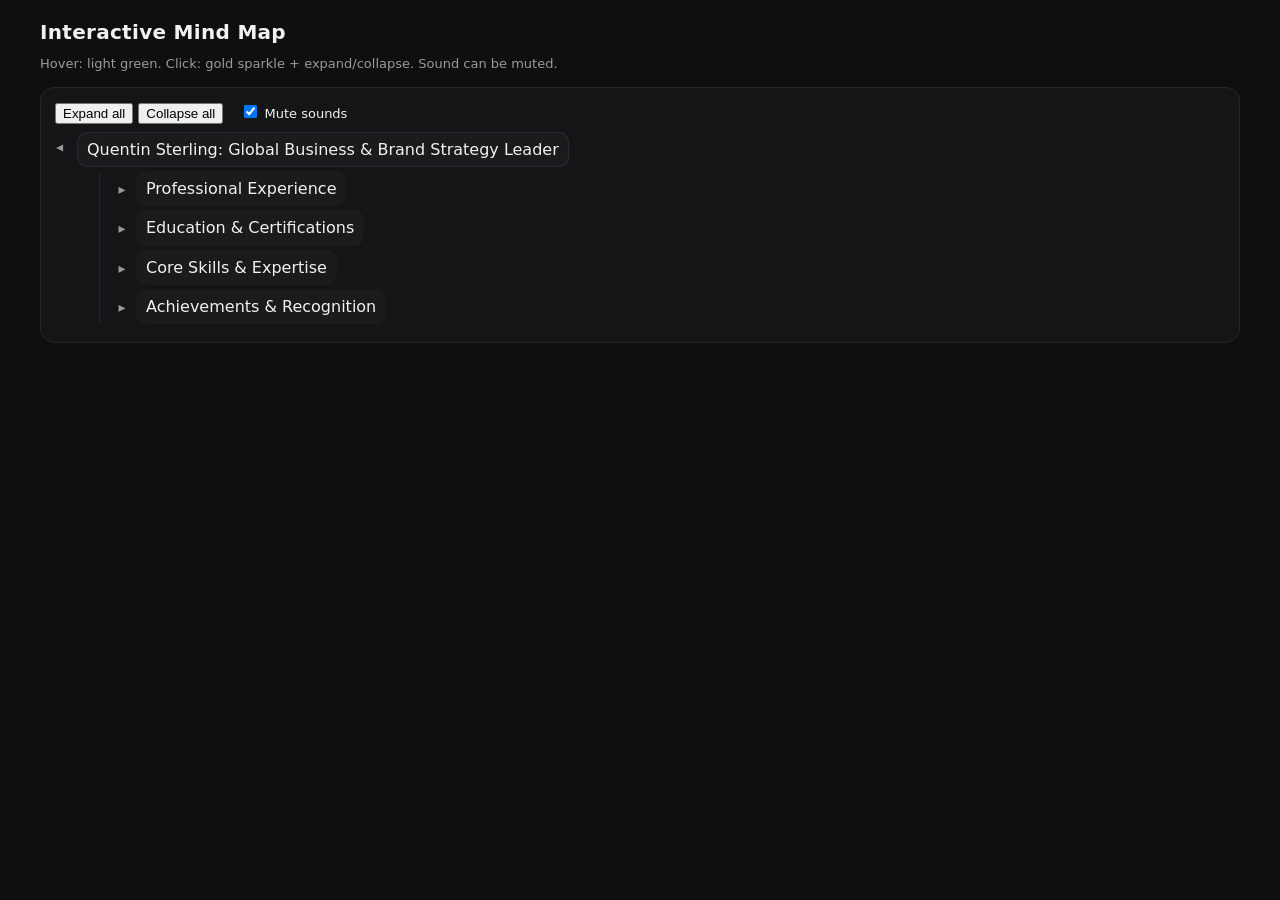
==== index.html @ 6bbeb959 "Fix: Fille name to index.html" ====
<!DOCTYPE html>
<html lang="en">
<head>
<meta charset="utf-8">
<meta name="viewport" content="width=device-width, initial-scale=1">
<title>Interactive Mind Map</title>
<style>
  :root {
    --bg: #0f0f10;
    --panel: #1a1b1d;
    --fg: #f1f1f1;
    --muted: #9a9a9a;
    --hover: #a7f3a0; /* light green */
    --gold: #ffd24a;
  }
  html, body {
    height: 100%;
    margin: 0;
    background: var(--bg);
    color: var(--fg);
    font-family: system-ui, -apple-system, Segoe UI, Roboto, Helvetica, Arial, sans-serif;
  }
  .wrap {
    max-width: 1200px;
    margin: 0 auto;
    padding: 20px 24px 40px;
  }
  h1 {
    font-size: 20px;
    margin: 0 0 12px;
    font-weight: 600;
    letter-spacing: .3px;
  }
  .legend {
    color: var(--muted);
    font-size: 13px;
    margin-bottom: 16px;
  }
  .tree {
    line-height: 1.45;
    user-select: none;
  }
  .node {
    position: relative;
    padding-left: 22px;
    margin: 4px 0;
  }
  .node > .label {
    display: inline-block;
    padding: 6px 10px;
    border-radius: 10px;
    background: var(--panel);
    color: var(--fg);
    transition: background .15s ease, color .15s ease, box-shadow .2s ease;
    box-shadow: 0 0 0 rgba(0,0,0,0);
  }
  .node > .label:hover {
    background: #202922;
    color: var(--hover);
  }
  .node.expanded > .label {
    box-shadow: 0 0 0 1px #2a2b2f inset;
  }
  /* caret */
  .node > .caret {
    position: absolute;
    left: 0;
    top: 8px;
    width: 16px;
    height: 16px;
    display: inline-grid;
    place-items: center;
    font-size: 14px;
    color: var(--muted);
    transition: transform .15s ease, color .2s ease;
  }
  .node:hover > .caret { color: var(--hover); }
  .node.expanded > .caret { transform: rotate(90deg); }
  .children {
    margin-left: 22px;
    border-left: 1px solid #24262a;
    padding-left: 14px;
  }
  .hidden { display: none; }

  /* Gold sparkle effect */
  .spark {
    position: absolute;
    width: 6px; height: 6px;
    background: radial-gradient(circle, var(--gold), #b88700 60%, transparent 70%);
    border-radius: 50%;
    pointer-events: none;
    animation: pop .6s ease-out forwards;
    filter: drop-shadow(0 0 4px var(--gold)) drop-shadow(0 0 8px var(--gold));
  }
  @keyframes pop {
    0%   { transform: translate(var(--x,0), var(--y,0)) scale(.6); opacity: 1; }
    80%  { opacity: 1; }
    100% { transform: translate(calc(var(--x,0) * 3), calc(var(--y,0) * 3)) scale(0); opacity: 0; }
  }
  .golden {
    color: var(--gold) !important;
    text-shadow: 0 0 6px rgba(255,210,74,.9), 0 0 12px rgba(255,210,74,.5);
  }

  /* Make it responsive container */
  .panel {
    background: #141517;
    border: 1px solid #24262a;
    border-radius: 14px;
    padding: 14px;
  }
</style>
</head>
<body>
<div class="wrap">
  <h1>Interactive Mind Map</h1>
  <div class="legend">Hover: light green. Click: gold sparkle + expand/collapse. Sound can be muted.</div>
  <div class="panel">
    <div style="margin-bottom:8px;">
      <button id="expandAll">Expand all</button>
      <button id="collapseAll">Collapse all</button>
      <label style="margin-left:12px; font-size:13px;">
        <input type="checkbox" id="mute" checked> Mute sounds
      </label>
    </div>
    <div id="tree" class="tree" aria-label="Mind map tree"></div>
  </div>
</div>

<!-- sounds -->
<audio id="clickS" preload="auto" src="https://actions.google.com/sounds/v1/ui/click.ogg"></audio>
<audio id="twinkleS" preload="auto" src="https://actions.google.com/sounds/v1/cartoon/clang_and_wobble.ogg"></audio>

<script>
  // Inline JSON data (from your file)
  const DATA = {
  "name": "Quentin Sterling: Global Business & Brand Strategy Leader",
  "children": [
    {
      "name": "Professional Experience",
      "children": [
        {
          "name": "SterlingQ Consulting & Management LLC (2021–Present)",
          "children": [
            {
              "name": "Principal Consultant/Founder"
            },
            {
              "name": "Advised on Global Market Entry & Strategy"
            },
            {
              "name": "Built GTM Plans, Investor Decks, Cost Modeling"
            },
            {
              "name": "Managed SEO, Logos, Design, Economic Identity"
            },
            {
              "name": "Implemented Agile/Scrum Practices (Post-MBA)"
            },
            {
              "name": "Managed Cross-border Amazon Training"
            }
          ]
        },
        {
          "name": "Bata Tech (2020–2021)",
          "children": [
            {
              "name": "Brand Manager / Lead Creative"
            },
            {
              "name": "Published The Wallet Deal, Notorious (Author/2020)"
            },
            {
              "name": "Directed Global UA Creative Strategy"
            },
            {
              "name": "Managed $300K+ ad buys with Google/Spotify"
            },
            {
              "name": "Achieved 1M downloads (months), 1M Social Following"
            },
            {
              "name": "Led Strategic TikTok Partnership ($15M views)"
            },
            {
              "name": "Managed Influencer Outreach & Player Research"
            }
          ]
        },
        {
          "name": "Pathea Games (2016–2020)",
          "children": [
            {
              "name": "Senior Brand Manager"
            },
            {
              "name": "Managed Publishing, Sales & Marketing (7 Titles)"
            },
            {
              "name": "Grew My Time at Portia from 650K → 2M+ Steam Units (10M+ all platforms)"
            },
            {
              "name": "Led Kickstarter Campaign: Raised $534K in 26 days"
            },
            {
              "name": "Achieved Single Day Sales Record (120K units+ Steam)"
            },
            {
              "name": "Managed Localization, PR, Community"
            }
          ]
        },
        {
          "name": "Jiang Xunke Brand Management Co. (2011–2014)",
          "children": [
            {
              "name": "U.S. Market Manager / Global Account Manager"
            },
            {
              "name": "Led U.S. Market Entry Strategy (China Toy Brand)"
            },
            {
              "name": "Generated $15M in U.S. sales, 100M+ Global Sales"
            },
            {
              "name": "Trained Distributors & Countries (ex. Korea, India, EU, Japan, USA)"
            },
            {
              "name": "Developed International Contracts and Arbitration"
            },
            {
              "name": "Boosting Regional profit in some over 11 countries"
            }
          ]
        },
        {
          "name": "Entrepreneurial / Early Roles",
          "children": [
            {
              "name": "Blue Chip Cash (Start-up) Founder/Consultant Manager (2014–2017)"
            },
            {
              "name": "The American Red Cross Intern (2009–2010)"
            }
          ]
        }
      ]
    },
    {
      "name": "Education & Certifications",
      "children": [
        {
          "name": "Degrees",
          "children": [
            {
              "name": "Master of International Business (Chongqing University, 2016)"
            },
            {
              "name": "B.A. Communications (Pennsylvania State University, 2010)"
            },
            {
              "name": "B.A. Psychology (Drexel State University, 2010)"
            },
            {
              "name": "B.S. Graphic Information Technology (ASU, In Progress)"
            }
          ]
        },
        {
          "name": "Certifications",
          "children": [
            {
              "name": "Atlassian Agile PM Professional"
            },
            {
              "name": "Google UX Design"
            },
            {
              "name": "Google SEO"
            },
            {
              "name": "Game Design (Cal Arts)"
            },
            {
              "name": "Graphic Design (Cal Arts)"
            },
            {
              "name": "TEFL Certification"
            }
          ]
        }
      ]
    },
    {
      "name": "Core Skills & Expertise",
      "children": [
        {
          "name": "Business & Strategy",
          "children": [
            {
              "name": "International Business & Trade (U.S./China Import/Export)"
            },
            {
              "name": "Market Entry & Strategy Advisor (Cross-cultural)"
            },
            {
              "name": "Business Development & Sales Planning"
            },
            {
              "name": "Strategic Planning & Analysis (SWOT)"
            },
            {
              "name": "Contract Negotiation"
            }
          ]
        },
        {
          "name": "Branding & Marketing",
          "children": [
            {
              "name": "Brand Management & Development"
            },
            {
              "name": "Digital Marketing & Advertising"
            },
            {
              "name": "Content Creation & Copywriting"
            },
            {
              "name": "User Acquisition (UA/ASO)"
            },
            {
              "name": "Social Media (International & Chinese platforms)"
            }
          ]
        },
        {
          "name": "Leadership & Project Management",
          "children": [
            {
              "name": "Project Management (Agile/Scrum/ITC, CP)"
            },
            {
              "name": "Team Building & Leadership"
            },
            {
              "name": "Organizational Management & Training Systems"
            },
            {
              "name": "Event Planning & Execution"
            }
          ]
        },
        {
          "name": "Technical & Language",
          "children": [
            {
              "name": "Software: Microsoft Office, Photoshop, Premiere, Pro, Adobe XD"
            },
            {
              "name": "Development: C++, Python, React Native/Unreal (Basic)"
            },
            {
              "name": "Languages: English (Native), Mandarin (Proficient/Basic)"
            }
          ]
        }
      ]
    },
    {
      "name": "Achievements & Recognition",
      "children": [
        {
          "name": "Awards: Asia’s 101 Top Employee (2019)"
        },
        {
          "name": "Awards: EMF Man of the Year (Southwest China, 2018)"
        },
        {
          "name": "Awards: Fashion Contest Song by Juice Record"
        },
        {
          "name": "Community: U.S., China Work (ChongQin, Consulate 2014–Present)"
        },
        {
          "name": "Community Work: American Red Cross, Boys & Girls Club, Special Olympics"
        }
      ]
    }
  ]
};

  // Build tree DOM
  function makeNode(obj) {
    const nodeEl = document.createElement('div');
    nodeEl.className = 'node';

    const caret = document.createElement('div');
    caret.className = 'caret';
    caret.textContent = obj.children && obj.children.length ? '▸' : '•';
    nodeEl.appendChild(caret);

    const label = document.createElement('span');
    label.className = 'label';
    label.textContent = obj.name;
    nodeEl.appendChild(label);

    let childrenWrap = null;
    if (obj.children && obj.children.length) {
      childrenWrap = document.createElement('div');
      childrenWrap.className = 'children hidden';
      obj.children.forEach(c => childrenWrap.appendChild(makeNode(c)));
      nodeEl.appendChild(childrenWrap);
    }

    function play(id) {
      if (document.getElementById('mute').checked) return;
      const el = document.getElementById(id);
      try { el.currentTime = 0; el.play(); } catch (e) { /* ignore */ }
    }

    function sparkle(x, y) {
      for (let i=0; i<6; i++) {
        const s = document.createElement('div');
        s.className = 'spark';
        const angle = Math.random()*2*Math.PI;
        const dist = 8 + Math.random()*14;
        const dx = Math.cos(angle)*dist;
        const dy = Math.sin(angle)*dist;
        s.style.left = x+'px';
        s.style.top  = y+'px';
        s.style.setProperty('--x', dx+'px');
        s.style.setProperty('--y', dy+'px');
        document.body.appendChild(s);
        setTimeout(()=>s.remove(), 650);
      }
    }

    function toggle(expand) {
      if (!childrenWrap) return;
      const isHidden = childrenWrap.classList.contains('hidden');
      const willExpand = expand !== undefined ? expand : isHidden;
      if (willExpand) {
        childrenWrap.classList.remove('hidden');
        nodeEl.classList.add('expanded');
        caret.textContent = '▾';
      } else {
        childrenWrap.classList.add('hidden');
        nodeEl.classList.remove('expanded');
        caret.textContent = '▸';
      }
    }

    // clicking caret or label toggles
    const onClick = (e) => {
      e.stopPropagation();
      label.classList.add('golden');
      setTimeout(()=>label.classList.remove('golden'), 500);
      const rect = label.getBoundingClientRect();
      sparkle(rect.left + rect.width/2, rect.top + rect.height/2 + window.scrollY);
      play('clickS');
      play('twinkleS');
      toggle();
    };
    label.addEventListener('click', onClick);
    caret.addEventListener('click', onClick);

    // keyboard a11y
    label.tabIndex = 0;
    label.addEventListener('keydown', (e)=>{
      if (e.key === 'Enter' || e.key === ' ') { onClick(e); }
    });

    return nodeEl;
  }

  function render(rootObj) {
    const treeEl = document.getElementById('tree');
    treeEl.innerHTML = '';
    const root = makeNode(rootObj);
    // open top-level by default
    root.querySelector('.children')?.classList.remove('hidden');
    root.classList.add('expanded');
    root.querySelector('.caret').textContent = '▾';
    treeEl.appendChild(root);
  }

  render(DATA);

  // Expand / Collapse controls
  document.getElementById('expandAll').onclick = () => {
    document.querySelectorAll('.children').forEach(c => c.classList.remove('hidden'));
    document.querySelectorAll('.node').forEach(n => n.classList.add('expanded'));
    document.querySelectorAll('.caret').forEach(c => c.textContent = '▾');
  };
  document.getElementById('collapseAll').onclick = () => {
    document.querySelectorAll('.children').forEach((c, i) => { if (i!==0) c.classList.add('hidden'); });
    document.querySelectorAll('.node').forEach((n, i) => { if (i!==0) n.classList.remove('expanded'); });
    document.querySelectorAll('.caret').forEach((c, i) => { c.textContent = i===0 ? '▾' : '▸'; });
  };
</script>
</body>
</html>
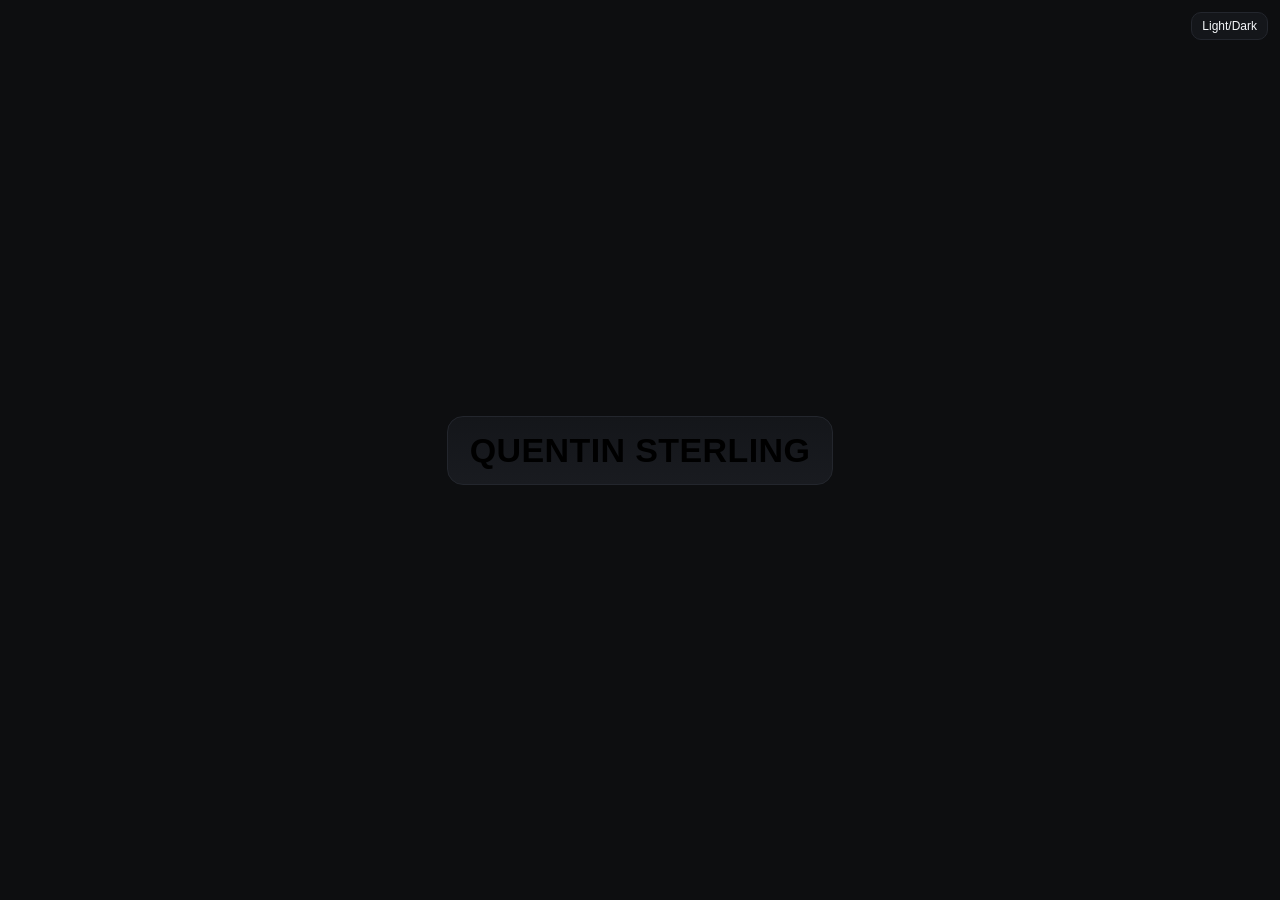
==== commit 9b649557: "Added More Versions" ====
--- a/index.html
+++ b/index.html
@@ -1,505 +1,364 @@
 <!DOCTYPE html>
 <html lang="en">
 <head>
-<meta charset="utf-8">
-<meta name="viewport" content="width=device-width, initial-scale=1">
-<title>Interactive Mind Map</title>
+<meta charset="utf-8" />
+<meta name="viewport" content="width=device-width, initial-scale=1" />
+<title>Quentin Sterling — Interactive Resume</title>
 <style>
-  :root {
-    --bg: #0f0f10;
-    --panel: #1a1b1d;
-    --fg: #f1f1f1;
-    --muted: #9a9a9a;
-    --hover: #a7f3a0; /* light green */
-    --gold: #ffd24a;
-  }
-  html, body {
-    height: 100%;
-    margin: 0;
-    background: var(--bg);
-    color: var(--fg);
-    font-family: system-ui, -apple-system, Segoe UI, Roboto, Helvetica, Arial, sans-serif;
-  }
-  .wrap {
-    max-width: 1200px;
-    margin: 0 auto;
-    padding: 20px 24px 40px;
-  }
-  h1 {
-    font-size: 20px;
-    margin: 0 0 12px;
-    font-weight: 600;
-    letter-spacing: .3px;
-  }
-  .legend {
-    color: var(--muted);
-    font-size: 13px;
-    margin-bottom: 16px;
-  }
-  .tree {
-    line-height: 1.45;
-    user-select: none;
-  }
-  .node {
-    position: relative;
-    padding-left: 22px;
-    margin: 4px 0;
-  }
-  .node > .label {
-    display: inline-block;
-    padding: 6px 10px;
-    border-radius: 10px;
-    background: var(--panel);
-    color: var(--fg);
-    transition: background .15s ease, color .15s ease, box-shadow .2s ease;
-    box-shadow: 0 0 0 rgba(0,0,0,0);
-  }
-  .node > .label:hover {
-    background: #202922;
-    color: var(--hover);
-  }
-  .node.expanded > .label {
-    box-shadow: 0 0 0 1px #2a2b2f inset;
-  }
-  /* caret */
-  .node > .caret {
-    position: absolute;
-    left: 0;
-    top: 8px;
-    width: 16px;
-    height: 16px;
-    display: inline-grid;
-    place-items: center;
-    font-size: 14px;
-    color: var(--muted);
-    transition: transform .15s ease, color .2s ease;
-  }
-  .node:hover > .caret { color: var(--hover); }
-  .node.expanded > .caret { transform: rotate(90deg); }
-  .children {
-    margin-left: 22px;
-    border-left: 1px solid #24262a;
-    padding-left: 14px;
-  }
-  .hidden { display: none; }
-
-  /* Gold sparkle effect */
-  .spark {
-    position: absolute;
-    width: 6px; height: 6px;
-    background: radial-gradient(circle, var(--gold), #b88700 60%, transparent 70%);
-    border-radius: 50%;
-    pointer-events: none;
-    animation: pop .6s ease-out forwards;
-    filter: drop-shadow(0 0 4px var(--gold)) drop-shadow(0 0 8px var(--gold));
-  }
-  @keyframes pop {
-    0%   { transform: translate(var(--x,0), var(--y,0)) scale(.6); opacity: 1; }
-    80%  { opacity: 1; }
-    100% { transform: translate(calc(var(--x,0) * 3), calc(var(--y,0) * 3)) scale(0); opacity: 0; }
-  }
-  .golden {
-    color: var(--gold) !important;
-    text-shadow: 0 0 6px rgba(255,210,74,.9), 0 0 12px rgba(255,210,74,.5);
-  }
-
-  /* Make it responsive container */
-  .panel {
-    background: #141517;
-    border: 1px solid #24262a;
-    border-radius: 14px;
-    padding: 14px;
+  :root{
+    --bg:#0d0e10; --panel:#14161a; --panel-2:#191b20; --fg:#f5f7fa;
+    --muted:#9aa3ad; --hover:#a7f3a0; --gold:#ffd24a; --border:#23262d;
+  }
+  [data-theme="light"]{
+    --bg:#f6f7f9; --panel:#ffffff; --panel-2:#f2f4f7; --fg:#0d0e10;
+    --muted:#5b6470; --hover:#146c2e; --gold:#b08200; --border:#d7dbe2;
+  }
+  *{box-sizing:border-box}
+  html,body{height:100%;margin:0;background:var(--bg);color:var(--fg);
+    font:15px/1.5 system-ui,-apple-system,Segoe UI,Roboto,Helvetica,Arial,sans-serif}
+
+  /* Splash (name centered) */
+  .splash{
+    position:fixed; inset:0; display:grid; place-items:center; background:var(--bg); z-index:4;
+    transition:opacity .35s ease, visibility .35s ease;
+  }
+  .splash.hidden{opacity:0; visibility:hidden}
+  .nameBtn{
+    font-size:34px; font-weight:800; letter-spacing:.4px; padding:14px 22px; border-radius:16px;
+    background:linear-gradient(180deg,var(--panel),var(--panel-2));
+    border:1px solid var(--border); cursor:pointer;
+  }
+  .nameBtn:hover{color:var(--hover)}
+
+  /* Light/Dark toggle (minimal floating button) */
+  .themeToggle{
+    position:fixed; top:12px; right:12px; z-index:5;
+    background:var(--panel); border:1px solid var(--border); color:var(--fg);
+    padding:6px 10px; border-radius:10px; cursor:pointer; font-size:12px;
+  }
+
+  /* Main layout (shown after splash) */
+  .wrap{max-width:1100px;margin:0 auto;padding:18px 16px 40px; display:none}
+  .wrap.show{display:block}
+  .panel{
+    background:linear-gradient(180deg,var(--panel),var(--panel-2));
+    border:1px solid var(--border); border-radius:14px; padding:12px;
+    box-shadow:0 10px 30px rgba(0,0,0,.15);
+  }
+
+  /* Header that “slides” to top center for current top-level section */
+  .sectionHeader{
+    display:flex; align-items:center; justify-content:center; gap:10px; margin:4px 0 10px;
+    transition:transform .25s ease, opacity .25s ease;
+  }
+  .sectionHeader.slide{transform:translateY(-6px); opacity:.95}
+  .avatar{
+    width:36px; height:36px; border-radius:50%; background:#0f1115; border:1px solid var(--border);
+    display:grid; place-items:center; font-weight:700; color:var(--hover); overflow:hidden;
+  }
+  .avatar img{width:100%;height:100%;object-fit:cover;display:none}
+  .avatar.hasImg span{display:none}
+  .title{font-weight:700}
+
+  /* Tree */
+  .tree{margin-top:6px}
+  .node{position:relative; padding-left:22px; margin:3px 0}
+  .caret{
+    position:absolute; left:0; top:8px; width:16px; height:16px; display:grid; place-items:center; color:var(--muted);
+    transition:transform .15s ease, color .2s ease; user-select:none;
+  }
+  .caret.leaf{display:none}     /* 5) remove icon on last level */
+  .label{
+    display:inline-block; padding:7px 11px; border-radius:10px; background:#101218; border:1px solid #171a20;
+    transition:background .15s ease, color .15s ease, box-shadow .2s ease;
+  }
+  [data-theme="light"] .label{background:#ffffff;border-color:#e7eaf0}
+  .label:hover{color:var(--hover); background:#141922}
+  [data-theme="light"] .label:hover{background:#eef4ef}
+  .expanded>.caret{transform:rotate(90deg); color:var(--hover)}
+  .children{margin-left:22px; border-left:1px dashed var(--border); padding-left:14px}
+  .hidden{display:none}
+  .golden{color:var(--gold)!important; text-shadow:0 0 6px rgba(255,210,74,.7), 0 0 12px rgba(255,210,74,.35)}
+  .spark{
+    position:absolute; width:6px; height:6px;
+    background:radial-gradient(circle,var(--gold),#b88700 60%,transparent 70%);
+    border-radius:50%; pointer-events:none; animation:pop .6s ease-out forwards;
+    filter:drop-shadow(0 0 4px var(--gold)) drop-shadow(0 0 8px var(--gold));
+  }
+  @keyframes pop{
+    0%{transform:translate(var(--x,0),var(--y,0)) scale(.6); opacity:1}
+    80%{opacity:1}
+    100%{transform:translate(calc(var(--x,0)*3),calc(var(--y,0)*3)) scale(0); opacity:0}
   }
 </style>
 </head>
-<body>
-<div class="wrap">
-  <h1>Interactive Mind Map</h1>
-  <div class="legend">Hover: light green. Click: gold sparkle + expand/collapse. Sound can be muted.</div>
-  <div class="panel">
-    <div style="margin-bottom:8px;">
-      <button id="expandAll">Expand all</button>
-      <button id="collapseAll">Collapse all</button>
-      <label style="margin-left:12px; font-size:13px;">
-        <input type="checkbox" id="mute" checked> Mute sounds
-      </label>
+<body data-theme="dark">
+  <!-- 7) Blank start screen with just your name -->
+  <div class="splash" id="splash">
+    <button class="nameBtn" id="startBtn">QUENTIN STERLING</button>
+  </div>
+
+  <!-- Light/Dark toggle -->
+  <button class="themeToggle" id="themeBtn" aria-label="Toggle light/dark">Light/Dark</button>
+
+  <!-- Main content -->
+  <div class="wrap" id="wrap">
+    <div class="panel">
+      <!-- 4) Header that slides to top-center when expanding top-level sections -->
+      <div class="sectionHeader" id="sectionHeader">
+        <div class="avatar" id="avatar"><img id="avatarImg" alt=""><span>QS</span></div>
+        <div class="title" id="sectionTitle">Welcome</div>
+      </div>
+      <div id="tree" class="tree" aria-label="Interactive resume tree"></div>
     </div>
-    <div id="tree" class="tree" aria-label="Mind map tree"></div>
   </div>
-</div>
-
-<!-- sounds -->
-<audio id="clickS" preload="auto" src="https://actions.google.com/sounds/v1/ui/click.ogg"></audio>
-<audio id="twinkleS" preload="auto" src="https://actions.google.com/sounds/v1/cartoon/clang_and_wobble.ogg"></audio>
+
+  <!-- 1/2) Sounds: only for major headers; always on; 50% volume -->
+  <audio id="clickS" preload="auto" src="https://actions.google.com/sounds/v1/ui/click.ogg"></audio>
+  <audio id="twinkleS" preload="auto" src="https://actions.google.com/sounds/v1/cartoon/clang_and_wobble.ogg"></audio>
 
 <script>
-  // Inline JSON data (from your file)
-  const DATA = {
-  "name": "Quentin Sterling: Global Business & Brand Strategy Leader",
+/* ====== DATA (root + major headers) ====== */
+const DATA = {
+  "name": "QUENTIN STERLING",
   "children": [
     {
-      "name": "Professional Experience",
-      "children": [
-        {
-          "name": "SterlingQ Consulting & Management LLC (2021–Present)",
-          "children": [
-            {
-              "name": "Principal Consultant/Founder"
-            },
-            {
-              "name": "Advised on Global Market Entry & Strategy"
-            },
-            {
-              "name": "Built GTM Plans, Investor Decks, Cost Modeling"
-            },
-            {
-              "name": "Managed SEO, Logos, Design, Economic Identity"
-            },
-            {
-              "name": "Implemented Agile/Scrum Practices (Post-MBA)"
-            },
-            {
-              "name": "Managed Cross-border Amazon Training"
-            }
-          ]
-        },
-        {
-          "name": "Bata Tech (2020–2021)",
-          "children": [
-            {
-              "name": "Brand Manager / Lead Creative"
-            },
-            {
-              "name": "Published The Wallet Deal, Notorious (Author/2020)"
-            },
-            {
-              "name": "Directed Global UA Creative Strategy"
-            },
-            {
-              "name": "Managed $300K+ ad buys with Google/Spotify"
-            },
-            {
-              "name": "Achieved 1M downloads (months), 1M Social Following"
-            },
-            {
-              "name": "Led Strategic TikTok Partnership ($15M views)"
-            },
-            {
-              "name": "Managed Influencer Outreach & Player Research"
-            }
-          ]
-        },
-        {
-          "name": "Pathea Games (2016–2020)",
-          "children": [
-            {
-              "name": "Senior Brand Manager"
-            },
-            {
-              "name": "Managed Publishing, Sales & Marketing (7 Titles)"
-            },
-            {
-              "name": "Grew My Time at Portia from 650K → 2M+ Steam Units (10M+ all platforms)"
-            },
-            {
-              "name": "Led Kickstarter Campaign: Raised $534K in 26 days"
-            },
-            {
-              "name": "Achieved Single Day Sales Record (120K units+ Steam)"
-            },
-            {
-              "name": "Managed Localization, PR, Community"
-            }
-          ]
-        },
-        {
-          "name": "Jiang Xunke Brand Management Co. (2011–2014)",
-          "children": [
-            {
-              "name": "U.S. Market Manager / Global Account Manager"
-            },
-            {
-              "name": "Led U.S. Market Entry Strategy (China Toy Brand)"
-            },
-            {
-              "name": "Generated $15M in U.S. sales, 100M+ Global Sales"
-            },
-            {
-              "name": "Trained Distributors & Countries (ex. Korea, India, EU, Japan, USA)"
-            },
-            {
-              "name": "Developed International Contracts and Arbitration"
-            },
-            {
-              "name": "Boosting Regional profit in some over 11 countries"
-            }
-          ]
-        },
-        {
-          "name": "Entrepreneurial / Early Roles",
-          "children": [
-            {
-              "name": "Blue Chip Cash (Start-up) Founder/Consultant Manager (2014–2017)"
-            },
-            {
-              "name": "The American Red Cross Intern (2009–2010)"
-            }
+      "name": "Professional Summary",
+      "children": [
+        {"name": "Global business development & brand strategy leader"},
+        {"name": "Launched and scaled brands across U.S. and Asia"},
+        {"name": "Led game titles to multi-million unit sales"},
+        {"name": "Cross-cultural market entry; Agile/Scrum delivery"}
+      ]
+    },
+    {
+      "name": "Experience",
+      "children": [
+        {
+          "name": "Elex Tech — Brand Manager / Lead Brand Creative (2020–2022)",
+          "children": [
+            {"name": "1M+ downloads in first 6 months (The Walking Dead: Survivors)"},
+            {"name": "Grew social following to 1M+ globally"},
+            {"name": "TikTok partnership (mini-app) drove ~4B views"},
+            {"name": "Managed ~$300K/week Meta & Google UA spend"}
+          ]
+        },
+        {
+          "name": "Pathea Games — Senior Brand Manager (2019–2020)",
+          "children": [
+            {"name": "Kickstarter raised $534K in 26 days"},
+            {"name": "Scaled My Time at Portia: 650K → 2M+ Steam; 10M+ all platforms"},
+            {"name": "Single-day sales record: 22K units on Steam"},
+            {"name": "Owned publishing, marketing, sales strategy (3–5 titles)"}
+          ]
+        },
+        {
+          "name": "Jiang Xiao Bai — U.S. Market Manager / Global Account Manager (2017–2019)",
+          "children": [
+            {"name": "30M+ CNY total global sales; 2M CNY first-year U.S. sales"},
+            {"name": "Expanded presence to 8+ countries; trained distributors"},
+            {"name": "Managed contracts, branding, localized activations"}
+          ]
+        },
+        {
+          "name": "Sterling Q Consulting & Management LLC — Principal Consultant (2018–Present)",
+          "children": [
+            {"name": "Advised clients on market entry, brand strategy, digital positioning"},
+            {"name": "Scrum Master/Product Owner for backlog, priorities, sprints"},
+            {"name": "Built GTM plans, investor decks, process docs"}
+          ]
+        },
+        {
+          "name": "Brooklyn Café (Start-up) — Founder/General Manager (2014–2017)",
+          "children": [
+            {"name": "Top-10 lounge bar in city of 34M; profitable exit in 2018"},
+            {"name": "Built & managed 15–20 staff across 4+ nationalities"},
+            {"name": "Owned operations, marketing, event planning"}
+          ]
+        },
+        {
+          "name": "American Red Cross — Public Relations Intern (2008–2010)",
+          "children": [
+            {"name": "Raised >$2,000 annually for pre-disaster relief"},
+            {"name": "Coordinated 100+ volunteers, events"},
+            {"name": "Wrote PSAs and press releases"}
           ]
         }
       ]
     },
     {
-      "name": "Education & Certifications",
-      "children": [
-        {
-          "name": "Degrees",
-          "children": [
-            {
-              "name": "Master of International Business (Chongqing University, 2016)"
-            },
-            {
-              "name": "B.A. Communications (Pennsylvania State University, 2010)"
-            },
-            {
-              "name": "B.A. Psychology (Drexel State University, 2010)"
-            },
-            {
-              "name": "B.S. Graphic Information Technology (ASU, In Progress)"
-            }
-          ]
-        },
-        {
-          "name": "Certifications",
-          "children": [
-            {
-              "name": "Atlassian Agile PM Professional"
-            },
-            {
-              "name": "Google UX Design"
-            },
-            {
-              "name": "Google SEO"
-            },
-            {
-              "name": "Game Design (Cal Arts)"
-            },
-            {
-              "name": "Graphic Design (Cal Arts)"
-            },
-            {
-              "name": "TEFL Certification"
-            }
-          ]
-        }
-      ]
-    },
-    {
-      "name": "Core Skills & Expertise",
-      "children": [
-        {
-          "name": "Business & Strategy",
-          "children": [
-            {
-              "name": "International Business & Trade (U.S./China Import/Export)"
-            },
-            {
-              "name": "Market Entry & Strategy Advisor (Cross-cultural)"
-            },
-            {
-              "name": "Business Development & Sales Planning"
-            },
-            {
-              "name": "Strategic Planning & Analysis (SWOT)"
-            },
-            {
-              "name": "Contract Negotiation"
-            }
-          ]
-        },
-        {
-          "name": "Branding & Marketing",
-          "children": [
-            {
-              "name": "Brand Management & Development"
-            },
-            {
-              "name": "Digital Marketing & Advertising"
-            },
-            {
-              "name": "Content Creation & Copywriting"
-            },
-            {
-              "name": "User Acquisition (UA/ASO)"
-            },
-            {
-              "name": "Social Media (International & Chinese platforms)"
-            }
-          ]
-        },
-        {
-          "name": "Leadership & Project Management",
-          "children": [
-            {
-              "name": "Project Management (Agile/Scrum/ITC, CP)"
-            },
-            {
-              "name": "Team Building & Leadership"
-            },
-            {
-              "name": "Organizational Management & Training Systems"
-            },
-            {
-              "name": "Event Planning & Execution"
-            }
-          ]
-        },
-        {
-          "name": "Technical & Language",
-          "children": [
-            {
-              "name": "Software: Microsoft Office, Photoshop, Premiere, Pro, Adobe XD"
-            },
-            {
-              "name": "Development: C++, Python, React Native/Unreal (Basic)"
-            },
-            {
-              "name": "Languages: English (Native), Mandarin (Proficient/Basic)"
-            }
-          ]
-        }
-      ]
-    },
-    {
-      "name": "Achievements & Recognition",
-      "children": [
-        {
-          "name": "Awards: Asia’s 101 Top Employee (2019)"
-        },
-        {
-          "name": "Awards: EMF Man of the Year (Southwest China, 2018)"
-        },
-        {
-          "name": "Awards: Fashion Contest Song by Juice Record"
-        },
-        {
-          "name": "Community: U.S., China Work (ChongQin, Consulate 2014–Present)"
-        },
-        {
-          "name": "Community Work: American Red Cross, Boys & Girls Club, Special Olympics"
-        }
+      "name": "Education",
+      "children": [
+        {"name": "Chongqing University — M.I.B. (2018)"},
+        {"name": "Fairmont State University — B.A. Communications; B.A. Psychology (2010)"},
+        {"name": "Arizona State University — B.S. Graphic Information Technology (In Progress)"}
+      ]
+    },
+    {
+      "name": "Skills & Certifications",
+      "children": [
+        {"name": "Technical: Jira, Scrum, Agile, SDLC; UA & Digital Marketing; Brand Development"},
+        {"name": "Soft: Leadership, Team Building, Cross-cultural communication, Strategy"},
+        {"name": "Certifications: Atlassian Agile PM; Google UX Design; Google SEO; Game Design (CalArts)"}
+      ]
+    },
+    {
+      "name": "Honors & Notable Achievements",
+      "children": [
+        {"name": "U.S. Citizen Warden — U.S. Consulate, Chengdu (2018–present)"},
+        {"name": "UMF Man of the Year — Southwest China (2018)"},
+        {"name": "Jiang Xiao Bai Top Employee (2019)"},
+        {"name": "College Football letter winner; William White Athletic Scholarship"},
+        {"name": "Volunteer: American Red Cross, Boys & Girls Club, Special Olympics"}
+      ]
+    },
+    {
+      "name": "Contact",
+      "children": [
+        {"name": "Los Angeles, CA 90005"},
+        {"name": "Sterling_Q@outlook.com"},
+        {"name": "845-200-0197"},
+        {"name": "LinkedIn — Portfolio"}
       ]
     }
   ]
 };
 
-  // Build tree DOM
-  function makeNode(obj) {
-    const nodeEl = document.createElement('div');
-    nodeEl.className = 'node';
-
-    const caret = document.createElement('div');
-    caret.className = 'caret';
-    caret.textContent = obj.children && obj.children.length ? '▸' : '•';
-    nodeEl.appendChild(caret);
-
-    const label = document.createElement('span');
-    label.className = 'label';
-    label.textContent = obj.name;
-    nodeEl.appendChild(label);
-
-    let childrenWrap = null;
-    if (obj.children && obj.children.length) {
-      childrenWrap = document.createElement('div');
-      childrenWrap.className = 'children hidden';
-      obj.children.forEach(c => childrenWrap.appendChild(makeNode(c)));
-      nodeEl.appendChild(childrenWrap);
+/* ====== Elements ====== */
+const body = document.body;
+const splash = document.getElementById('splash');
+const startBtn = document.getElementById('startBtn');
+const wrap = document.getElementById('wrap');
+const treeEl = document.getElementById('tree');
+const sectionHeader = document.getElementById('sectionHeader');
+const sectionTitle = document.getElementById('sectionTitle');
+const avatar = document.getElementById('avatar');
+const avatarImg = document.getElementById('avatarImg');
+const themeBtn = document.getElementById('themeBtn');
+
+/* ====== Sounds (2) on by default, -50% volume ====== */
+const CLICK = document.getElementById('clickS');
+const TWINKLE = document.getElementById('twinkleS');
+CLICK.volume = 0.5; TWINKLE.volume = 0.5;
+
+/* Helper: play only for major headers (1 level below root) */
+function playMajor(){
+  try{ CLICK.currentTime=0; CLICK.play(); }catch(e){}
+  try{ TWINKLE.currentTime=0; TWINKLE.play(); }catch(e){}
+}
+
+/* Sparkle */
+function sparkleAt(el){
+  const r = el.getBoundingClientRect();
+  const x = r.left + r.width/2 + window.scrollX;
+  const y = r.top + r.height/2 + window.scrollY;
+  for (let i=0;i<6;i++){
+    const s = document.createElement('div');
+    s.className='spark';
+    const ang = Math.random()*2*Math.PI;
+    const dist = 8 + Math.random()*16;
+    s.style.left = x+'px'; s.style.top = y+'px';
+    s.style.setProperty('--x', Math.cos(ang)*dist+'px');
+    s.style.setProperty('--y', Math.sin(ang)*dist+'px');
+    document.body.appendChild(s);
+    setTimeout(()=>s.remove(), 650);
+  }
+}
+
+/* Build tree */
+function makeNode(obj, depth=0){
+  const node = document.createElement('div');
+  node.className = 'node';
+
+  const hasChildren = obj.children && obj.children.length;
+  const caret = document.createElement('div');
+  caret.className = 'caret' + (hasChildren ? '' : ' leaf'); // 5) remove icon at leaf
+  caret.textContent = hasChildren ? '▸' : '';
+  node.appendChild(caret);
+
+  const label = document.createElement('span');
+  label.className = 'label';
+  label.textContent = obj.name;
+  node.appendChild(label);
+
+  let childrenWrap = null;
+  if (hasChildren){
+    childrenWrap = document.createElement('div');
+    childrenWrap.className = 'children hidden';
+    obj.children.forEach(c => childrenWrap.appendChild(makeNode(c, depth+1)));
+    node.appendChild(childrenWrap);
+  }
+
+  function toggle(expand){
+    if (!childrenWrap) return;
+    const isHidden = childrenWrap.classList.contains('hidden');
+    const willExpand = (expand!==undefined) ? expand : isHidden;
+    if (willExpand){
+      childrenWrap.classList.remove('hidden');
+      node.classList.add('expanded');
+      caret.textContent = '▾';
+    }else{
+      childrenWrap.classList.add('hidden');
+      node.classList.remove('expanded');
+      caret.textContent = '▸';
     }
-
-    function play(id) {
-      if (document.getElementById('mute').checked) return;
-      const el = document.getElementById(id);
-      try { el.currentTime = 0; el.play(); } catch (e) { /* ignore */ }
+  }
+
+  function onActivate(e){
+    e.stopPropagation();
+    label.classList.add('golden'); setTimeout(()=>label.classList.remove('golden'), 450);
+    toggle();
+
+    /* 4) when expanding a top-level section, set header and slide */
+    if (depth===1){ // children of root = major headers
+      sectionTitle.textContent = obj.name;
+      sectionHeader.classList.remove('slide'); // reset
+      void sectionHeader.offsetWidth;         // reflow for animation restart
+      sectionHeader.classList.add('slide');
+      playMajor();          // 1) sounds only for major headers
+      sparkleAt(label);
     }
-
-    function sparkle(x, y) {
-      for (let i=0; i<6; i++) {
-        const s = document.createElement('div');
-        s.className = 'spark';
-        const angle = Math.random()*2*Math.PI;
-        const dist = 8 + Math.random()*14;
-        const dx = Math.cos(angle)*dist;
-        const dy = Math.sin(angle)*dist;
-        s.style.left = x+'px';
-        s.style.top  = y+'px';
-        s.style.setProperty('--x', dx+'px');
-        s.style.setProperty('--y', dy+'px');
-        document.body.appendChild(s);
-        setTimeout(()=>s.remove(), 650);
-      }
-    }
-
-    function toggle(expand) {
-      if (!childrenWrap) return;
-      const isHidden = childrenWrap.classList.contains('hidden');
-      const willExpand = expand !== undefined ? expand : isHidden;
-      if (willExpand) {
-        childrenWrap.classList.remove('hidden');
-        nodeEl.classList.add('expanded');
-        caret.textContent = '▾';
-      } else {
-        childrenWrap.classList.add('hidden');
-        nodeEl.classList.remove('expanded');
-        caret.textContent = '▸';
-      }
-    }
-
-    // clicking caret or label toggles
-    const onClick = (e) => {
-      e.stopPropagation();
-      label.classList.add('golden');
-      setTimeout(()=>label.classList.remove('golden'), 500);
-      const rect = label.getBoundingClientRect();
-      sparkle(rect.left + rect.width/2, rect.top + rect.height/2 + window.scrollY);
-      play('clickS');
-      play('twinkleS');
-      toggle();
-    };
-    label.addEventListener('click', onClick);
-    caret.addEventListener('click', onClick);
-
-    // keyboard a11y
-    label.tabIndex = 0;
-    label.addEventListener('keydown', (e)=>{
-      if (e.key === 'Enter' || e.key === ' ') { onClick(e); }
-    });
-
-    return nodeEl;
-  }
-
-  function render(rootObj) {
-    const treeEl = document.getElementById('tree');
-    treeEl.innerHTML = '';
-    const root = makeNode(rootObj);
-    // open top-level by default
-    root.querySelector('.children')?.classList.remove('hidden');
-    root.classList.add('expanded');
-    root.querySelector('.caret').textContent = '▾';
-    treeEl.appendChild(root);
-  }
-
+    // Smooth focus
+    label.scrollIntoView({behavior:'smooth', block:'nearest'});
+  }
+
+  if (hasChildren){
+    caret.addEventListener('click', onActivate);
+  }
+  label.addEventListener('click', onActivate);
+  label.tabIndex = 0;
+  label.addEventListener('keydown', e=>{ if(e.key==='Enter' || e.key===' ') onActivate(e); });
+
+  return node;
+}
+
+function render(root){
+  treeEl.innerHTML='';
+  const rootNode = makeNode(root, 0);
+  treeEl.appendChild(rootNode);
+  // expand root only (keep top level collapsed until user clicks)
+  const ch = rootNode.querySelector(':scope > .children');
+  if (ch){ ch.classList.remove('hidden'); rootNode.classList.add('expanded'); const c=rootNode.querySelector(':scope > .caret'); if(c) c.textContent='▾'; }
+}
+
+/* 7) Start blank with name, then reveal map */
+startBtn.addEventListener('click', ()=>{
+  splash.classList.add('hidden');
+  wrap.classList.add('show');
+  sectionTitle.textContent = 'Start exploring';
   render(DATA);
-
-  // Expand / Collapse controls
-  document.getElementById('expandAll').onclick = () => {
-    document.querySelectorAll('.children').forEach(c => c.classList.remove('hidden'));
-    document.querySelectorAll('.node').forEach(n => n.classList.add('expanded'));
-    document.querySelectorAll('.caret').forEach(c => c.textContent = '▾');
-  };
-  document.getElementById('collapseAll').onclick = () => {
-    document.querySelectorAll('.children').forEach((c, i) => { if (i!==0) c.classList.add('hidden'); });
-    document.querySelectorAll('.node').forEach((n, i) => { if (i!==0) n.classList.remove('expanded'); });
-    document.querySelectorAll('.caret').forEach((c, i) => { c.textContent = i===0 ? '▾' : '▸'; });
-  };
+});
+
+/* 3) Light/Dark toggle */
+themeBtn.addEventListener('click', ()=>{
+  const isDark = body.getAttribute('data-theme')!=='light';
+  body.setAttribute('data-theme', isDark ? 'light' : 'dark');
+});
+
+/* 6) Avatar placeholder (initials), swap to image later by setting avatarImg.src */
+if (avatarImg.src && avatarImg.src.trim()!==''){
+  avatar.classList.add('hasImg');
+}
 </script>
 </body>
 </html>
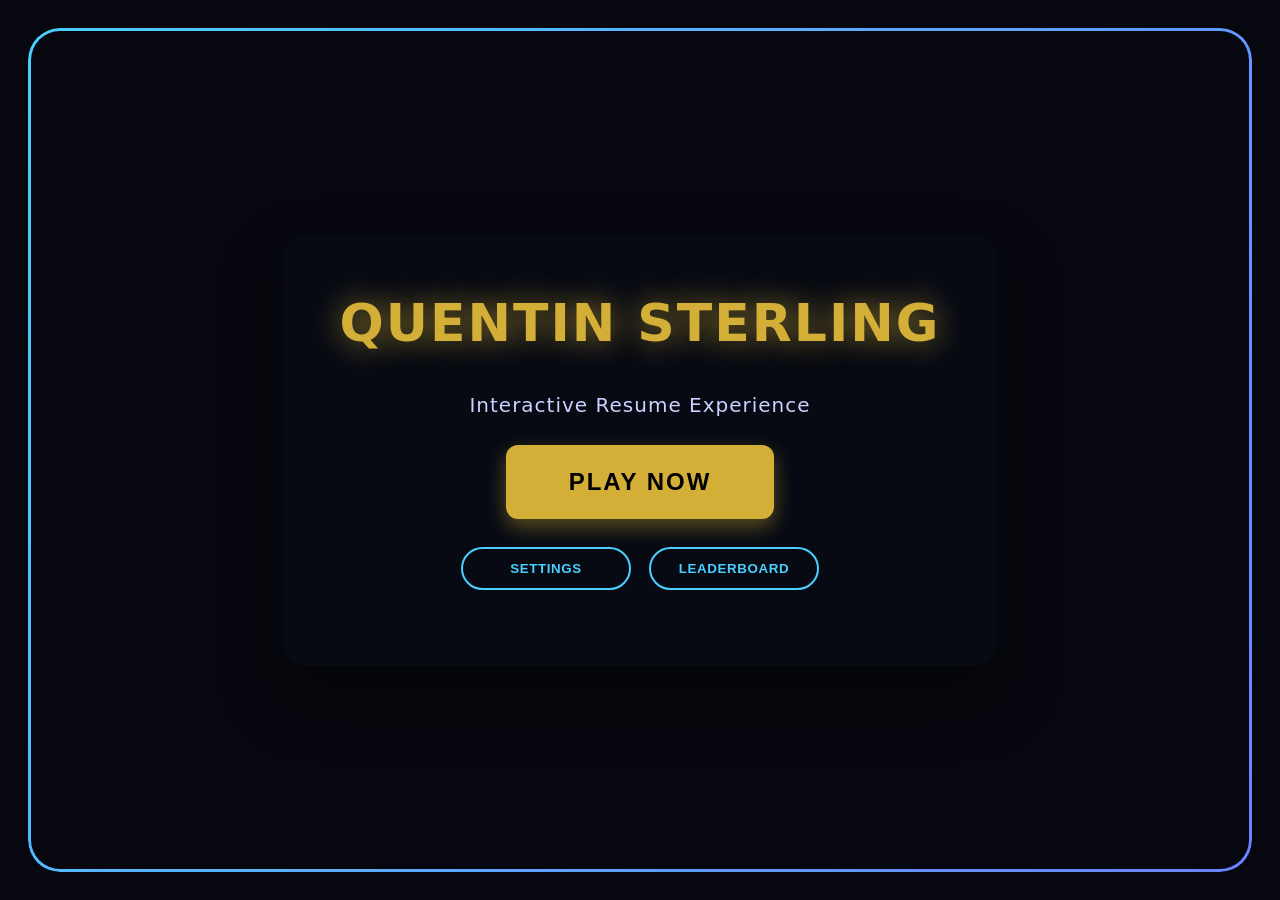
==== commit 8771850f: "Rename Match.html to index.html for GitHub Pages" ====
--- a/index.html
+++ b/index.html
@@ -1,364 +1,2702 @@
 <!DOCTYPE html>
 <html lang="en">
 <head>
-<meta charset="utf-8" />
-<meta name="viewport" content="width=device-width, initial-scale=1" />
-<title>Quentin Sterling — Interactive Resume</title>
+<!-- ========================================
+     META TAGS - Basic page information
+     ======================================== -->
+<meta charset="utf-8"/> <!-- Character encoding: UTF-8 supports all languages and special characters -->
+
+<!-- VIEWPORT META TAG - Critical for mobile responsiveness -->
+<meta name="viewport" content="width=device-width, initial-scale=1, maximum-scale=1, user-scalable=no"/>
+<!-- Breakdown of viewport settings:
+     - width=device-width: Page width matches device screen width (prevents desktop layout on mobile)
+     - initial-scale=1: Page loads at 100% zoom (no automatic zoom in/out)
+     - maximum-scale=1: Prevents users from zooming in (keeps layout consistent)
+     - user-scalable=no: Disables pinch-to-zoom (prevents accidental zoom gestures) -->
+
+<title>Resume — Accordion</title> <!-- Browser tab title -->
 <style>
+  /* ========================================
+     CSS VARIABLES - Color palette used throughout the page
+     These are defined once and reused everywhere for consistency
+     ======================================== */
   :root{
-    --bg:#0d0e10; --panel:#14161a; --panel-2:#191b20; --fg:#f5f7fa;
-    --muted:#9aa3ad; --hover:#a7f3a0; --gold:#ffd24a; --border:#23262d;
-  }
-  [data-theme="light"]{
-    --bg:#f6f7f9; --panel:#ffffff; --panel-2:#f2f4f7; --fg:#0d0e10;
-    --muted:#5b6470; --hover:#146c2e; --gold:#b08200; --border:#d7dbe2;
-  }
-  *{box-sizing:border-box}
-  html,body{height:100%;margin:0;background:var(--bg);color:var(--fg);
-    font:15px/1.5 system-ui,-apple-system,Segoe UI,Roboto,Helvetica,Arial,sans-serif}
-
-  /* Splash (name centered) */
-  .splash{
-    position:fixed; inset:0; display:grid; place-items:center; background:var(--bg); z-index:4;
-    transition:opacity .35s ease, visibility .35s ease;
-  }
-  .splash.hidden{opacity:0; visibility:hidden}
-  .nameBtn{
-    font-size:34px; font-weight:800; letter-spacing:.4px; padding:14px 22px; border-radius:16px;
-    background:linear-gradient(180deg,var(--panel),var(--panel-2));
-    border:1px solid var(--border); cursor:pointer;
-  }
-  .nameBtn:hover{color:var(--hover)}
-
-  /* Light/Dark toggle (minimal floating button) */
-  .themeToggle{
-    position:fixed; top:12px; right:12px; z-index:5;
-    background:var(--panel); border:1px solid var(--border); color:var(--fg);
-    padding:6px 10px; border-radius:10px; cursor:pointer; font-size:12px;
-  }
-
-  /* Main layout (shown after splash) */
-  .wrap{max-width:1100px;margin:0 auto;padding:18px 16px 40px; display:none}
-  .wrap.show{display:block}
+    --gold:#d4af37; /* Gold (#d4af37): Used for buttons, accents, completion states, highlights */
+    --ink:#111; /* Ink (#111): Near-black color for main body text and headings */
+    --muted:#6b7280; /* Muted gray (#6b7280): Used for secondary text, labels, less important info */
+    --green:#10b981; /* Green (#10b981): Success states, positive indicators */
+    --green-dark:#059669; /* Dark green (#059669): Hover states for green elements */
+    --neon-pink:#ff3cac; /* Neon pink (#ff3cac): Vibrant accent for gamification effects, XP bursts */
+    --neon-blue:#4acfff; /* Neon blue (#4acfff): Primary neon color for progress bars, borders, glows */
+    --neon-purple:#7b5bff; /* Neon purple (#7b5bff): Secondary neon color, gradients, achievements */
+    --panel-bg:#111827; /* Panel background (#111827): Dark background for modal overlays and panels */
+  }
+
+  /* ========================================
+     GLOBAL RESETS - Remove browser defaults
+     Ensures consistent appearance across all browsers
+     ======================================== */
+  *{
+    box-sizing:border-box; /* Include padding/border in element's total width/height (easier sizing) */
+    margin:0; /* Remove all default margins set by browser */
+    padding:0 /* Remove all default padding set by browser */
+  }
+  html,body{
+    margin:0 /* Extra assurance: no margins on root elements */
+  }
+
+  /* ========================================
+     BODY STYLING - Base page appearance
+     ======================================== */
+  body{
+    background:#fff; /* White background for clean, professional look */
+    color:var(--ink); /* Use dark ink color for all text by default */
+    font:16px/1.6 system-ui,-apple-system,Segoe UI,Roboto,Helvetica,Arial,sans-serif;
+    /* Font breakdown:
+       - 16px: Base font size (readable on all devices)
+       - 1.6: Line height (space between lines for readability)
+       - system-ui, etc: Use device's native fonts for fast loading and familiar appearance */
+    position:relative; /* Allows child elements to use absolute positioning relative to body */
+
+    /* PREVENT AUTO TEXT ZOOM - Critical for mobile */
+    -webkit-text-size-adjust:100%; /* iOS Safari: Don't auto-zoom text when device rotates */
+    -moz-text-size-adjust:100%; /* Firefox mobile: Keep text at intended size */
+    -ms-text-size-adjust:100%; /* IE mobile: Prevent text size adjustments */
+    text-size-adjust:100% /* Standard property: Maintain consistent text sizing */
+  }
+
+  /* ========================================
+     MAIN CONTENT WRAPPER - Centers content and adds spacing
+     ======================================== */
+  .wrap{
+    max-width:1024px; /* Maximum width: 1024px - content won't stretch wider on large screens */
+    margin:24px auto; /* Vertical: 24px top/bottom | Horizontal: auto centers the container */
+    padding:0 18px; /* Horizontal padding: 18px left/right (prevents content from touching screen edges) */
+    margin-top:140px /* Extra top margin: 140px - creates space to clear the fixed progress bar and tabs at top */
+  }
+
+  /* ========================================
+     PROGRESS BAR - HORIZONTAL TOP
+     The bar that shows overall progress at the top of the page
+     ======================================== */
+  .progress-top{
+    /* POSITIONING: Fixed to top of screen, always visible */
+    position:fixed; /* Stays at top even when user scrolls down the page */
+    top:0; /* Anchor to very top of screen (0px from top) */
+    left:0; /* Anchor to left edge of screen */
+    right:0; /* Anchor to right edge of screen (spans full width) */
+    z-index:1000; /* Stacking order: appears above page content (lower z-index), below modals (higher z-index) */
+
+    /* LAYOUT: Flexbox for horizontal arrangement */
+    display:flex; /* Use flexbox layout engine */
+    align-items:center; /* Center all child items vertically within the 60px height */
+    gap:15px; /* 15px space between label, progress bar, and XP text */
+    padding:0 20px; /* 20px padding on left and right sides (prevents edge touching) */
+
+    /* APPEARANCE */
+    height:60px; /* Fixed height: 60px tall */
+    background:#fff; /* Solid white background */
+    box-shadow:0 2px 10px rgba(0,0,0,0.1); /* Subtle drop shadow: 2px down, 10px blur, 10% black opacity */
+  }
+
+  /* LABEL: "Sections Progress:" text */
+  .progress-top-label{
+    font-weight:700; /* Bold font weight for emphasis */
+    font-size:14px; /* 14px font size */
+    white-space:nowrap; /* Prevent text from wrapping to multiple lines */
+    color:#6fc3ff; /* Light blue color */
+    letter-spacing:.4px; /* Add 0.4px space between each letter for readability */
+    text-transform:uppercase /* Convert text to ALL CAPS */
+  }
+
+  /* PROGRESS BAR CONTAINER: Gray background track */
+  .progress-top-bar{
+    flex:1; /* Flex-grow: 1 - takes up all remaining horizontal space after label and XP text */
+    height:28px; /* 28px tall (shorter than container for visual balance) */
+    background:#e5e7eb; /* Light gray background (#e5e7eb) - represents unfilled portion */
+    border-radius:999px; /* Extremely large border radius creates pill/capsule shape with fully rounded ends */
+    overflow:hidden; /* Clip child elements (progress fill) to rounded shape */
+    position:relative /* Allows absolute positioning of child elements (percentage text) */
+  }
+
+  /* PROGRESS FILL: Colored bar showing completion percentage */
+  .progress-top-fill{
+    height:100%; /* Fill full height of parent bar (28px) */
+    background:linear-gradient(90deg, var(--neon-purple), var(--neon-blue));
+    /* Gradient explanation:
+       - linear-gradient: Creates smooth color transition
+       - 90deg: Horizontal direction (left to right)
+       - var(--neon-purple) to var(--neon-blue): Purple on left fading to blue on right */
+    transition:width .5s ease, background .8s ease;
+    /* Smooth animations:
+       - width: Animates over 0.5 seconds when progress changes (smooth filling)
+       - background: Animates over 0.8 seconds when color changes (purple/blue → gold)
+       - ease: Starts slow, speeds up, ends slow (natural feeling) */
+    position:relative /* Allows positioning of percentage text inside */
+  }
+
+  /* COMPLETE STATE: Gold appearance when 100% progress reached */
+  .progress-top-fill.complete{
+    background:linear-gradient(90deg, var(--gold), #f6d979); /* Gold to light gold gradient */
+    animation:goldPulse 2s ease infinite /* Pulsing animation: 2 second cycle, repeats forever */
+  }
+
+  /* ANIMATION: Pulsing effect for completed bar */
+  @keyframes goldPulse{
+    0%,100%{opacity:1} /* Full opacity at start/end */
+    50%{opacity:.85} /* Slightly transparent in middle */
+  }
+
+  /* ANIMATION: Cycling color effect for neon borders */
+  @keyframes neonCycle{
+    0%{background-position:0% 50%} /* Start position */
+    50%{background-position:100% 50%} /* Middle position */
+    100%{background-position:0% 50%} /* Back to start */
+  }
+
+  /* ANIMATION: Shaking effect for achievement emojis */
+  @keyframes emojiShake{
+    0%,100%{transform:translate(0,0) rotate(0deg)} /* Normal position */
+    20%{transform:translate(2px,-1px) rotate(-4deg)} /* Shake right/up */
+    40%{transform:translate(-2px,1px) rotate(4deg)} /* Shake left/down */
+    60%{transform:translate(2px,-1px) rotate(-3deg)} /* Shake right/up */
+    80%{transform:translate(-1px,1px) rotate(3deg)} /* Shake left/down */
+  }
+
+  /* Percentage text displayed on progress bar */
+  .progress-top-text{
+    position:absolute; /* Position relative to progress bar */
+    top:50%; /* Center vertically */
+    left:50%; /* Center horizontally */
+    transform:translate(-50%,-50%); /* Adjust for true centering */
+    font-weight:700; /* Bold text */
+    font-size:13px; /* Text size */
+    color:#fff; /* White text */
+    text-shadow:0 1px 2px rgba(0,0,0,.3); /* Subtle shadow for readability */
+    z-index:2 /* Above the colored fill */
+  }
+
+  /* XP counter text on right side of progress bar */
+  .progress-top-xp{
+    font-weight:700; /* Bold text */
+    font-size:14px; /* Text size */
+    color:var(--gold); /* Gold color */
+    white-space:nowrap /* Prevent text wrapping */
+  }
+
+  /* ========================================
+     XP BAR - VERTICAL LEFT SIDEBAR
+     Vertical progress bar on the left side showing XP
+     ======================================== */
+  .progress-left{
+    position:fixed; /* Stays in place when scrolling */
+    left:18px; /* 18px from left edge of screen */
+    top:130px; /* 130px from top (below horizontal bar and tabs) */
+    width:58px; /* Width of the sidebar */
+    height:410px; /* Height of the sidebar */
+    background:rgba(7,10,20,.92); /* Dark background (92% opacity) */
+    border-radius:20px; /* Rounded corners */
+    box-shadow:0 18px 35px rgba(0,0,0,.45); /* Shadow for depth */
+    z-index:940; /* Layer below top bar but above content */
+    padding:14px 10px; /* Internal spacing */
+    display:flex; /* Use flexbox */
+    flex-direction:column; /* Stack items vertically */
+    align-items:center; /* Center items horizontally */
+    border:1px solid rgba(74,207,255,.2) /* Subtle blue border */
+  }
+
+  /* "XP" icon/text at top of vertical bar */
+  .progress-left-icon{
+    font-size:24px; /* Icon size */
+    margin-bottom:8px; /* Space below icon */
+    color:var(--neon-blue) /* Neon blue color */
+  }
+
+  /* The vertical bar container */
+  .progress-left-bar{
+    flex:1; /* Takes up remaining vertical space */
+    width:34px; /* Bar width */
+    background:rgba(23,31,51,.9); /* Dark background */
+    border-radius:999px; /* Fully rounded (pill shape) */
+    position:relative; /* For positioning child elements */
+    display:flex; /* Use flexbox */
+    flex-direction:column-reverse; /* Fill from bottom to top */
+    overflow:hidden; /* Hide overflow outside rounded corners */
+    border:1px solid rgba(74,207,255,.2) /* Subtle blue border */
+  }
+
+  /* The colored fill showing XP progress */
+  .progress-left-fill{
+    width:100%; /* Full width of bar */
+    background:linear-gradient(180deg, var(--neon-blue), var(--neon-pink)); /* Blue to pink gradient top to bottom */
+    transition:height .5s ease; /* Smooth height changes */
+    animation:neonCycle 8s ease infinite /* Color cycling animation */
+  }
+
+  /* XP amount text at bottom */
+  .progress-left-percent{
+    margin-top:8px; /* Space above text */
+    font-weight:700; /* Bold text */
+    font-size:11px; /* Small text size */
+    color:var(--neon-blue); /* Neon blue color */
+    letter-spacing:.4px; /* Space between letters */
+    text-transform:uppercase /* All caps text */
+  }
+
+  /* ========================================
+     ACHIEVEMENT TRACKER SIDEBAR - RIGHT SIDE
+     Shows achievements earned while exploring resume
+     ======================================== */
+  .achievement-panel{
+    position:fixed; /* Stays in place when scrolling */
+    right:32px; /* 32px from right edge of screen */
+    top:130px; /* 130px from top (below horizontal bar and tabs) */
+    width:320px; /* Width of achievements panel */
+    max-height:calc(100vh - 160px); /* Maximum height (full screen minus 160px) */
+    background:#fff; /* White background (light mode default) */
+    border-radius:24px; /* Large rounded corners */
+    padding:18px; /* Internal spacing */
+    box-shadow:0 18px 40px rgba(0,0,0,.2); /* Shadow for depth */
+    z-index:950; /* Layer below top bar but above content */
+    overflow:hidden; /* Hide content that overflows */
+    transition:transform .3s ease, max-height .3s ease; /* Smooth animations */
+    display:flex; /* Use flexbox */
+    flex-direction:column; /* Stack items vertically */
+    gap:16px; /* 16px space between child elements */
+    border:2px solid #e5e7eb; /* Light gray border */
+  }
+
+  /* When achievements panel is collapsed */
+  .achievement-panel.collapsed{
+    max-height:60px; /* Small height when collapsed */
+    overflow:hidden /* Hide achievement list */
+  }
+
+  /* Header bar with title and collapse button */
+  .achievement-header{
+    padding:12px 16px; /* Internal spacing */
+    border-radius:12px; /* Rounded corners */
+    background:#f3f4f6; /* Light gray background */
+    color:var(--ink); /* Dark text color */
+    font-weight:800; /* Very bold text */
+    font-size:15px; /* Text size */
+    display:flex; /* Use flexbox */
+    justify-content:space-between; /* Space between title and toggle */
+    align-items:center; /* Vertically center items */
+    cursor:pointer; /* Show clickable cursor */
+    user-select:none; /* Prevent text selection */
+    letter-spacing:.6px; /* Space between letters */
+    border:1px solid #e5e7eb; /* Light border */
+  }
+
+  /* Trophy emoji and text in header */
+  .achievement-header span:first-child{
+    display:flex; /* Use flexbox */
+    align-items:center; /* Center vertically */
+    gap:8px /* 8px space between emoji and text */
+  }
+
+  /* Collapse/expand arrow button */
+  .achievement-toggle{
+    font-size:18px; /* Arrow size */
+    transition:transform .3s ease; /* Smooth rotation */
+    color:var(--ink) /* Dark color */
+  }
+
+  /* Rotate arrow when panel is collapsed */
+  .achievement-panel.collapsed .achievement-toggle{
+    transform:rotate(90deg) /* Rotate 90 degrees */
+  }
+
+  /* Container for achievement items (scrollable area) */
+  .achievement-body{
+    flex:1; /* Takes up remaining space */
+    overflow-y:auto; /* Enable vertical scrolling */
+    padding:4px 6px 6px /* Small padding around items */
+  }
+
+  /* Custom scrollbar styling for webkit browsers (Chrome, Safari) */
+  .achievement-body::-webkit-scrollbar{
+    width:6px /* Scrollbar width */
+  }
+
+  /* Scrollbar thumb (the draggable part) */
+  .achievement-body::-webkit-scrollbar-thumb{
+    background:linear-gradient(180deg,var(--neon-blue),var(--neon-pink)); /* Blue to pink gradient */
+    border-radius:999px /* Fully rounded */
+  }
+
+  /* Scrollbar styling for Firefox */
+  .achievement-body{
+    scrollbar-width:thin; /* Thin scrollbar */
+    scrollbar-color:var(--neon-blue) transparent /* Blue thumb, transparent track */
+  }
+
+  /* Counter showing "X / 70 Unlocked" */
+  .achievement-counter{
+    font-weight:700; /* Bold text */
+    margin-bottom:12px; /* Space below counter */
+    color:var(--gold); /* Gold color */
+    font-size:15px; /* Text size */
+    text-transform:uppercase; /* All caps */
+    letter-spacing:.8px /* Space between letters */
+  }
+
+  /* Grid container for achievement items */
+  #achievementList{
+    display:grid; /* Use CSS grid */
+    grid-template-columns:repeat(2,minmax(0,1fr)); /* 2 equal columns */
+    gap:12px /* 12px space between items */
+  }
+
+  /* Individual achievement card */
+  .achievement-item{
+    display:flex; /* Use flexbox */
+    align-items:flex-start; /* Align items to top */
+    gap:12px; /* Space between icon and text */
+    padding:12px; /* Internal spacing */
+    background:#fafafa; /* Very light gray background */
+    border-radius:14px; /* Rounded corners */
+    box-shadow:0 2px 8px rgba(0,0,0,.1); /* Subtle shadow */
+    transition:transform .3s ease, box-shadow .3s ease; /* Smooth hover effects */
+    border:1px solid #e5e7eb; /* Light gray border */
+  }
+
+  /* Unlocked achievement style */
+  .achievement-item.unlocked{
+    background:#f0fdf4; /* Light green background */
+    box-shadow:0 4px 12px rgba(16,185,129,.15); /* Green-tinted shadow */
+    transform:translateY(-2px); /* Lift up slightly */
+    border-color:#10b981 /* Green border */
+  }
+
+  /* Locked achievement style (not yet earned) */
+  .achievement-item.locked{
+    opacity:.65 /* Semi-transparent to show it's locked */
+  }
+
+  /* Achievement emoji icon */
+  .achievement-icon{
+    font-size:20px; /* Icon size */
+    line-height:1 /* Remove extra line spacing */
+  }
+
+  /* Animated emoji for unlocked achievements */
+  .achievement-item.unlocked .achievement-icon{
+    animation:emojiShake 1.8s ease-in-out infinite /* Continuous shaking animation */
+  }
+
+  /* Container for achievement text */
+  .achievement-info{
+    flex:1 /* Takes up remaining space */
+  }
+
+  /* Achievement name/title */
+  .achievement-name{
+    font-weight:600; /* Semi-bold text */
+    font-size:13px; /* Text size */
+    color:var(--ink) /* Dark text color */
+  }
+
+  /* Achievement hint text (how to unlock) */
+  .achievement-hint{
+    font-size:11px; /* Small text size */
+    color:var(--muted); /* Gray color */
+    font-style:italic; /* Italic text */
+    margin-top:4px /* Space above hint */
+  }
+
+  /* XP value for achievement */
+  .achievement-xp{
+    font-size:11px; /* Small text size */
+    color:var(--gold); /* Gold color */
+    font-weight:700 /* Bold text */
+  }
+  /* ========================================
+     FLOATING XP NOTIFICATIONS
+     Numbers that fly up when you earn XP
+     ======================================== */
+  .xp-float{
+    position:fixed; /* Position relative to viewport */
+    font-weight:800; /* Very bold text */
+    font-size:20px; /* Large text size */
+    color:var(--gold); /* Gold color */
+    pointer-events:none; /* Don't block clicks */
+    z-index:9999; /* Always on top */
+    text-shadow:0 2px 4px rgba(0,0,0,.3); /* Shadow for readability */
+    animation:floatUp 1.5s ease forwards /* Float up animation */
+  }
+
+  /* ANIMATION: Float up and fade out */
+  @keyframes floatUp{
+    0%{
+      opacity:1; /* Fully visible at start */
+      transform:translateY(0) scale(1) /* Normal position and size */
+    }
+    100%{
+      opacity:0; /* Invisible at end */
+      transform:translateY(-100px) scale(1.3) /* Move up 100px and grow 30% */
+    }
+  }
+
+  /* ========================================
+     SPARKLE EFFECT
+     Small particles that burst out
+     ======================================== */
+  .sparkle{
+    position:absolute; /* Position relative to parent */
+    width:4px; /* Sparkle width */
+    height:4px; /* Sparkle height */
+    background:var(--gold); /* Gold color */
+    border-radius:50%; /* Make it circular */
+    pointer-events:none; /* Don't block clicks */
+    animation:sparkleAnim .8s ease forwards /* Sparkle animation */
+  }
+
+  /* ANIMATION: Sparkles scatter outward */
+  @keyframes sparkleAnim{
+    0%{
+      opacity:1; /* Fully visible at start */
+      transform:translate(0,0) scale(1) /* Starting position */
+    }
+    100%{
+      opacity:0; /* Invisible at end */
+      transform:translate(var(--tx),var(--ty)) scale(0) /* Move to random direction (set via CSS variables) and shrink */
+    }
+  }
+
+  /* ========================================
+     START SCREEN (Opening splash screen)
+     Shown before clicking "PLAY NOW"
+     ======================================== */
+  .start-screen{
+    position:fixed; /* Cover entire screen */
+    inset:0; /* Top, right, bottom, left all at 0 (full screen) */
+    background:#07080f; /* Very dark background */
+    z-index:10001; /* Above everything else */
+    display:flex; /* Use flexbox */
+    align-items:center; /* Center vertically */
+    justify-content:center; /* Center horizontally */
+    animation:fadeIn .5s ease; /* Fade in when appearing */
+    overflow:hidden /* Hide overflow */
+  }
+
+  /* Animated neon border around start screen */
+  .start-screen::before{
+    content:""; /* Required for pseudo-element */
+    position:absolute; /* Position relative to start screen */
+    inset:28px; /* 28px from all edges */
+    border-radius:32px; /* Rounded corners */
+    border:3px solid transparent; /* Transparent border (color comes from background) */
+    background:linear-gradient(120deg,var(--neon-blue),var(--neon-purple),var(--neon-pink)) border-box; /* Gradient border */
+    background-size:300% 300%; /* Large background for animation */
+    animation:neonCycle 8s ease infinite; /* Cycling color animation */
+    -webkit-mask:linear-gradient(#fff 0 0) padding-box,linear-gradient(#fff 0 0); /* Mask to show only border */
+    -webkit-mask-composite:xor; /* Show only border, not fill */
+    mask-composite:exclude; /* Firefox version */
+    pointer-events:none /* Don't block clicks */
+  }
+
+  /* Hide start screen when dismissed */
+  .start-screen.hidden{
+    display:none /* Completely hidden */
+  }
+
+  /* Content box in center of start screen */
+  .start-content{
+    position:relative; /* For z-index layering */
+    text-align:center; /* Center text */
+    padding:48px 56px; /* Large internal spacing */
+    background:rgba(7,10,20,.9); /* Dark semi-transparent background */
+    border-radius:24px; /* Rounded corners */
+    display:flex; /* Use flexbox */
+    flex-direction:column; /* Stack items vertically */
+    align-items:center; /* Center items horizontally */
+    gap:24px; /* Space between elements */
+    box-shadow:0 30px 60px rgba(0,0,0,.45); /* Large shadow for depth */
+  }
+
+  /* "QUENTIN STERLING" title */
+  .start-title{
+    font-size:52px; /* Large text */
+    font-weight:800; /* Very bold */
+    color:var(--gold); /* Gold color */
+    text-shadow:0 0 30px rgba(212,175,55,.7); /* Glowing effect */
+    letter-spacing:2px; /* Space between letters */
+    animation:goldPulse 2s ease infinite /* Pulsing glow animation */
+  }
+
+  /* "Interactive Resume Experience" subtitle */
+  .start-subtitle{
+    font-size:20px; /* Medium text size */
+    color:#cad2ff; /* Light purple color */
+    font-weight:400; /* Normal weight */
+    letter-spacing:1px /* Slight letter spacing */
+  }
+
+  /* Play button spacing */
+  .play-button{
+    margin-bottom:4px /* Small space below button */
+  }
+
+  /* Container for Settings/Leaderboard buttons */
+  .start-actions{
+    display:flex; /* Use flexbox */
+    gap:18px; /* Space between buttons */
+    flex-wrap:wrap; /* Wrap to new line if needed */
+    justify-content:center /* Center buttons */
+  }
+
+  /* Settings and Leaderboard buttons */
+  .start-secondary-btn{
+    padding:12px 20px; /* Internal button spacing */
+    border-radius:999px; /* Fully rounded (pill shape) */
+    font-weight:700; /* Bold text */
+    border:2px solid var(--neon-blue); /* Blue border */
+    color:var(--neon-blue); /* Blue text */
+    background:transparent; /* No background */
+    cursor:pointer; /* Show clickable cursor */
+    transition:all .3s ease; /* Smooth hover effects */
+    min-width:170px; /* Minimum button width */
+    text-transform:uppercase; /* All caps text */
+    letter-spacing:.6px /* Space between letters */
+  }
+
+  /* Hover effect for secondary buttons */
+  .start-secondary-btn:hover{
+    background:var(--neon-blue); /* Fill with blue */
+    color:#02121f; /* Dark text */
+    box-shadow:0 10px 24px rgba(74,207,255,.45); /* Blue glow */
+    transform:translateY(-3px) /* Lift up slightly */
+  }
+
+  /* Encouragement text below buttons */
+  .start-encouragement{
+    margin-top:4px; /* Space above text */
+    font-size:15px; /* Text size */
+    color:#9ce5ff; /* Light blue */
+    letter-spacing:.6px; /* Letter spacing */
+    text-transform:uppercase /* All caps */
+  }
+
+  .completion-dock{position:fixed;right:26px;bottom:26px;background:rgba(7,10,20,.92);border-radius:18px;box-shadow:0 18px 35px rgba(0,0,0,.55);padding:20px 22px;max-width:280px;display:none;flex-direction:column;gap:14px;z-index:960;border:1px solid rgba(74,207,255,.25)}
+  .completion-dock.show{display:flex;animation:fadeIn .4s ease}
+  .completion-dock-title{font-weight:800;font-size:16px;color:var(--neon-blue);text-transform:uppercase;letter-spacing:.6px}
+  .completion-dock-actions{display:flex;flex-direction:column;gap:8px}
+  .completion-dock button,.completion-dock a{padding:10px 14px;border-radius:999px;font-weight:600;text-align:center;text-decoration:none;border:2px solid var(--neon-blue);color:var(--neon-blue);background:transparent;transition:all .3s ease;text-transform:uppercase;letter-spacing:.5px}
+  .completion-dock button:hover,.completion-dock a:hover{background:var(--neon-blue);color:#02121f;transform:translateY(-2px);box-shadow:0 10px 22px rgba(74,207,255,.35)}
+  body.dark-mode .completion-dock{background:rgba(7,10,20,.92);color:#e5e7eb}
+  body.dark-mode .completion-dock button,body.dark-mode .completion-dock a{color:var(--neon-blue);border-color:var(--neon-blue)}
+  body.dark-mode .completion-dock button:hover,body.dark-mode .completion-dock a:hover{background:var(--neon-blue);color:#02121f}
+
+  .xp-burst{position:fixed;pointer-events:none;z-index:1100;opacity:0;animation:xpBurst .9s ease forwards}
+  .xp-burst > span{display:block;font-weight:800;color:var(--neon-pink);text-shadow:0 2px 6px rgba(0,0,0,.45);font-size:18px;transform-origin:center}
+  @keyframes xpBurst{0%{opacity:0;transform:scale(.6)}40%{opacity:1;transform:scale(1.05)}100%{opacity:0;transform:scale(1.4) translateY(-40px)}}
+  .play-button{
+    padding:20px 60px;font-size:24px;font-weight:800;background:var(--gold);
+    color:#000;border:3px solid var(--gold);border-radius:12px;cursor:pointer;
+    transition:all .3s ease;text-transform:uppercase;letter-spacing:2px;
+    box-shadow:0 8px 20px rgba(212,175,55,.4)}
+  .play-button:hover{
+    background:#000;color:var(--gold);transform:scale(1.05);
+    box-shadow:0 12px 30px rgba(212,175,55,.6)}
+
+  /* COMPLETION MODAL */
+  .completion-modal{position:fixed;inset:0;background:rgba(7,10,20,.86);z-index:15000;display:none;align-items:center;justify-content:center;padding:20px;animation:fadeIn .5s ease}
+  .completion-modal.show{display:flex}
+  .completion-content{
+    background:rgba(7,10,20,.95);border-radius:28px;max-width:680px;width:100%;max-height:90vh;overflow-y:auto;
+    padding:48px 56px;position:relative;border:3px solid transparent;box-shadow:0 30px 80px rgba(0,0,0,.6)
+  }
+  .completion-content::before{content:"";position:absolute;inset:0;border-radius:28px;border:3px solid transparent;
+    background:linear-gradient(120deg,var(--neon-blue),var(--neon-purple),var(--neon-pink)) border-box;
+    background-size:260% 260%;animation:neonCycle 10s ease infinite;
+    -webkit-mask:linear-gradient(#fff 0 0) padding-box,linear-gradient(#fff 0 0);
+    -webkit-mask-composite:xor;mask-composite:exclude;pointer-events:none}
+  .completion-content > *{position:relative}
+  .completion-title{font-size:34px;font-weight:800;text-align:center;color:#fef6ff;margin-bottom:28px;letter-spacing:1.2px;text-transform:uppercase;text-shadow:0 0 25px rgba(123,91,255,.55)}
+  .completion-stats{background:rgba(12,16,30,.9);padding:24px;border-radius:18px;margin-bottom:30px;border:1px solid rgba(74,207,255,.18);display:grid;gap:14px}
+  .stat-row{display:flex;justify-content:space-between;align-items:center;padding:4px 0}
+  .stat-label{font-weight:600;display:flex;align-items:center;gap:8px;color:#9ca7ff;letter-spacing:.4px;text-transform:uppercase;font-size:13px}
+  .stat-value{font-weight:800;color:#fef6ff;font-size:16px}
+  .completion-message{text-align:center;font-size:15px;line-height:1.7;margin-bottom:28px;padding:18px;border-radius:16px;background:rgba(123,91,255,.12);color:#d5d8ff;border:1px solid rgba(123,91,255,.35)}
+  .completion-divider{height:2px;background:linear-gradient(90deg,transparent,var(--neon-purple),var(--neon-pink),transparent);margin:32px 0}
+  .completion-section-title{font-size:18px;font-weight:800;color:#a7b4ff;text-transform:uppercase;letter-spacing:.6px;margin-bottom:12px}
+  .completion-primary{display:flex;flex-direction:column;gap:14px;margin-bottom:16px}
+  .completion-secondary{display:flex;flex-wrap:wrap;gap:12px;justify-content:center;margin-bottom:12px}
+  .completion-footer{margin-top:24px;display:flex;flex-direction:column;gap:12px}
+  .completion-footer-actions{display:flex;flex-wrap:wrap;gap:12px;justify-content:center}
+  .cta-btn{padding:14px 20px;border-radius:999px;font-weight:700;text-decoration:none;transition:all .3s ease;border:2px solid transparent;font-size:14px;cursor:pointer;display:inline-flex;align-items:center;gap:10px;text-transform:uppercase;letter-spacing:.6px;justify-content:center}
+  .cta-btn-primary{background:linear-gradient(120deg,var(--neon-pink),var(--neon-purple));color:#05060f;border:none;box-shadow:0 16px 32px rgba(255,60,172,.35)}
+  .cta-btn-primary:hover{filter:brightness(1.08);transform:translateY(-3px)}
+  .cta-btn-secondary{background:transparent;color:var(--neon-blue);border:2px solid var(--neon-blue);box-shadow:0 12px 24px rgba(74,207,255,.25)}
+  .cta-btn-secondary:hover{background:var(--neon-blue);color:#02121f;transform:translateY(-3px)}
+  .cta-btn-ghost{background:transparent;color:#f5f5f5;border:2px solid rgba(255,255,255,.25)}
+  .cta-btn-ghost:hover{border-color:rgba(74,207,255,.6);color:var(--neon-blue);transform:translateY(-2px)}
+  .next-levels{background:rgba(11,15,28,.92);padding:24px;border-radius:18px;border:1px solid rgba(74,207,255,.18);display:flex;flex-direction:column;gap:12px}
+  .level-item{display:flex;align-items:center;gap:16px;padding:14px;background:rgba(18,24,38,.85);border-radius:14px;border:1px solid rgba(74,207,255,.12)}
+  .level-item.locked{opacity:.85}
+  .level-number{width:42px;height:42px;border-radius:50%;background:linear-gradient(140deg,var(--neon-blue),var(--neon-purple));color:#05060f;font-weight:800;display:flex;align-items:center;justify-content:center;font-size:16px}
+  .level-info{flex:1}
+  .level-name{font-weight:700;font-size:14px;color:#e5e7ff;text-transform:uppercase;letter-spacing:.6px}
+  .level-desc{font-size:12px;color:#94a3ff}
+  /* SETTINGS BUTTON & PANEL */
+  .settings-button{
+    position:fixed;bottom:20px;right:20px;width:50px;height:50px;border-radius:50%;
+    background:var(--gold);border:none;cursor:pointer;display:flex;align-items:center;
+    justify-content:center;font-size:24px;box-shadow:0 4px 12px rgba(0,0,0,.2);
+    z-index:998;transition:all .3s ease}
+  .settings-button:hover{transform:scale(1.1) rotate(90deg);box-shadow:0 6px 20px rgba(212,175,55,.4)}
+  .settings-panel{
+    position:fixed;bottom:80px;right:20px;background:#fff;border-radius:12px;
+    padding:20px;box-shadow:0 8px 30px rgba(0,0,0,.2);z-index:13000;min-width:200px;
+    display:none}
+  .settings-panel.show{display:block;animation:fadeIn .3s ease}
+  .setting-item{display:flex;justify-content:space-between;align-items:center;padding:10px 0;
+    border-bottom:1px solid #e5e7eb}
+  .setting-item:last-child{border-bottom:none}
+  .setting-label{font-weight:600;font-size:14px}
+  .toggle-switch{
+    width:50px;height:26px;background:#ccc;border-radius:13px;position:relative;
+    cursor:pointer;transition:background .3s ease}
+  .toggle-switch.on{background:var(--gold)}
+  .toggle-slider{
+    width:22px;height:22px;background:#fff;border-radius:50%;position:absolute;
+    top:2px;left:2px;transition:left .3s ease;box-shadow:0 2px 4px rgba(0,0,0,.2)}
+  .toggle-switch.on .toggle-slider{left:26px}
+
+  /* LEADERBOARD BUTTON */
+  .leaderboard-button{
+    position:fixed;bottom:20px;right:80px;width:50px;height:50px;border-radius:50%;
+    background:var(--gold);border:none;cursor:pointer;display:flex;align-items:center;
+    justify-content:center;font-size:24px;box-shadow:0 4px 12px rgba(0,0,0,.2);
+    z-index:998;transition:all .3s ease}
+  .leaderboard-button:hover{transform:scale(1.1);box-shadow:0 6px 20px rgba(212,175,55,.4)}
+
+  /* LEADERBOARD MODAL */
+  .leaderboard-modal{
+    position:fixed;inset:0;background:rgba(0,0,0,.85);z-index:14000;
+    display:none;align-items:center;justify-content:center;padding:20px}
+  .leaderboard-modal.show{display:flex;animation:fadeIn .3s ease}
+  .leaderboard-content{
+    position:relative;background:rgba(7,10,20,.94);border-radius:24px;max-width:520px;width:100%;max-height:80vh;
+    overflow-y:auto;padding:36px 40px;border:2px solid transparent;box-shadow:0 20px 50px rgba(0,0,0,.55)}
+  .leaderboard-content::before{content:"";position:absolute;inset:0;border-radius:24px;border:2px solid transparent;
+    background:linear-gradient(120deg,var(--neon-blue),var(--neon-purple),var(--neon-pink)) border-box;
+    background-size:250% 250%;animation:neonCycle 10s ease infinite;
+    -webkit-mask:linear-gradient(#fff 0 0) padding-box,linear-gradient(#fff 0 0);
+    -webkit-mask-composite:xor;mask-composite:exclude;pointer-events:none}
+  .leaderboard-content > *{position:relative}
+  .leaderboard-title{
+    font-size:24px;font-weight:800;text-align:center;color:var(--gold);
+    margin-bottom:20px;display:flex;align-items:center;justify-content:center;gap:10px}
+  .leaderboard-cta{margin-bottom:16px;text-align:center;font-size:13px;color:var(--muted);font-weight:600;letter-spacing:.4px}
+  body.dark-mode .leaderboard-cta{color:#9ca3af}
+  .leaderboard-list{list-style:none;margin:0;padding:0} // TEXT NOTE: leaderboard copy & layout
+  .leaderboard-item{
+    display:flex;justify-content:space-between;align-items:center;padding:14px 16px;margin-bottom:10px;
+    background:rgba(12,16,30,.9);border-radius:14px;border:1px solid rgba(74,207,255,.16);box-shadow:0 12px 24px rgba(0,0,0,.35)}
+  .leaderboard-item.current{border-color:var(--neon-pink);background:rgba(45,32,72,.9)}
+  .leaderboard-rank{font-weight:800;font-size:18px;color:var(--neon-pink);width:48px}
+  .leaderboard-name{flex:1;font-weight:600;color:#f5f7ff}
+  .leaderboard-score{font-weight:800;color:var(--neon-blue)}
+
+  .leaderboard-details{flex:1;display:flex;flex-direction:column;gap:4px}
+  .leaderboard-meta{font-size:11px;color:var(--muted)}
+  .leaderboard-entry{background:#f9fafb;padding:16px;border-radius:8px;border:1px solid #e5e7eb;margin:20px 0}
+  .leaderboard-entry-controls{display:flex;gap:10px;flex-wrap:wrap}
+  .leaderboard-entry input{flex:1;min-width:180px;padding:10px;border:2px solid #e5e7eb;border-radius:6px;font-size:14px}
+  .leaderboard-feedback{margin-top:10px;font-size:12px;color:var(--muted)}
+  .leaderboard-feedback.success{color:var(--green)}
+  .leaderboard-feedback.error{color:#b91c1c}
+  body.dark-mode .leaderboard-entry{background:#2a2a2a;border-color:#3a3a3a}
+  body.dark-mode .leaderboard-entry input{background:#1f1f1f;color:#e5e7eb;border-color:#3a3a3a}
+  body.dark-mode .leaderboard-meta{color:#9ca3af}
+  body.dark-mode .leaderboard-feedback{color:#9ca3af}
+  body.dark-mode .leaderboard-feedback.error{color:#f87171}
+  body.dark-mode .leaderboard-feedback.success{color:var(--green)}
+
+  /* ========================================
+     DARK MODE OVERRIDES
+     Applied when dark mode toggle is activated
+     These override the default light theme styles
+     ======================================== */
+  body.dark-mode{
+    background:#1a1a1a; /* Dark background for entire page */
+    color:#e5e7eb /* Light text color */
+  }
+  body.dark-mode .wrap{
+    color:#e5e7eb /* Light text in main content area */
+  }
+  body.dark-mode .section .h{
+    color:#e5e7eb /* Light text for section headers */
+  }
+  body.dark-mode .tab{
+    background:#2a2a2a; /* Dark background for tab buttons */
+    color:#e5e7eb; /* Light text */
+    border-color:#3a3a3a /* Darker border */
+  }
+  body.dark-mode .sub{
+    background:#2a2a2a /* Dark background for job/school cards */
+  }
+  body.dark-mode .sub:hover{
+    background:#333 /* Slightly lighter on hover */
+  }
+  body.dark-mode .progress-top{
+    background:#2a2a2a /* Dark background for top progress bar */
+  }
+  body.dark-mode .progress-left{
+    background:rgba(7,10,20,.92) /* Very dark for vertical XP bar */
+  }
+  body.dark-mode .achievement-panel{
+    background:#2a2a2a; /* Dark background for achievements */
+    border-color:#3a3a3a /* Darker border */
+  }
+  body.dark-mode .achievement-header{
+    background:#1f1f1f; /* Darker background for header */
+    color:#e5e7eb; /* Light text */
+    border-color:#3a3a3a /* Darker border */
+  }
+  body.dark-mode .achievement-toggle{
+    color:#e5e7eb /* Light color for collapse arrow */
+  }
+  body.dark-mode .achievement-counter{
+    color:var(--gold) /* Keep gold color for counter */
+  }
+  body.dark-mode .achievement-item{
+    background:#1f1f1f; /* Dark background for achievement cards */
+    border-color:#3a3a3a /* Darker border */
+  }
+  body.dark-mode .achievement-item.unlocked{
+    background:#1a3a2a; /* Dark green background for unlocked achievements */
+    border-color:#10b981 /* Green border */
+  }
+  body.dark-mode .achievement-name{
+    color:#e5e7eb /* Light text for achievement names */
+  }
+  body.dark-mode .achievement-hint{
+    color:#9ca3af /* Gray text for hints */
+  }
+  body.dark-mode .settings-panel{
+    background:#2a2a2a; /* Dark background for settings */
+    color:#e5e7eb /* Light text */
+  }
+  body.dark-mode .leaderboard-content{
+    background:rgba(7,10,20,.94); /* Very dark for leaderboard */
+    color:#e5e7eb /* Light text */
+  }
+  body.dark-mode .leaderboard-item{
+    background:rgba(22,28,45,.9); /* Dark blue background for entries */
+    border-color:rgba(74,207,255,.18) /* Subtle blue border */
+  }
+  body.dark-mode .completion-content{
+    background:rgba(7,10,20,.95); /* Very dark for completion modal */
+    color:#e5e7eb /* Light text */
+  }
+
+  /* ========================================
+     NAVIGATION TABS (Professional Summary, Experience, etc.)
+     Individual buttons below the top progress bar
+     ======================================== */
+  .tabs{
+    display:flex; /* Use flexbox for button layout */
+    flex-wrap:wrap; /* Wrap buttons to new line if needed */
+    gap:10px; /* 10px space between buttons */
+    justify-content:center; /* Center buttons horizontally */
+    margin:6px 0 32px; /* Top/bottom margins */
+    position:fixed; /* Stay in place when scrolling */
+    top:60px; /* 60px from top (below progress bar) */
+    left:50%; /* Start at horizontal center */
+    transform:translateX(-50%); /* Shift left by half width to truly center */
+    background:transparent; /* No background (changed from full-width bar) */
+    padding:12px 20px; /* Internal spacing */
+    z-index:999; /* Layer above content */
+    max-width:fit-content /* Only as wide as needed for buttons */
+  }
+
+  /* Individual tab button */
+  .tab{
+    appearance:none; /* Remove default button styling */
+    cursor:pointer; /* Show clickable cursor */
+    border:2px solid #e5e7eb; /* Light gray border */
+    background:#fff; /* White background */
+    color:var(--ink); /* Dark text */
+    padding:10px 18px; /* Internal button spacing */
+    border-radius:12px; /* Rounded corners (change to 999px for pill shape) */
+    font-weight:700; /* Bold text */
+    transition:all .4s ease; /* Smooth hover effects */
+    box-shadow:0 2px 8px rgba(0,0,0,.08); /* Subtle shadow */
+  }
+
+  /* Tab hover effect */
+  .tab:hover{
+    border-color:var(--gold); /* Gold border on hover */
+    color:#000; /* Black text */
+    transform:scale(1.03); /* Grow slightly */
+    box-shadow:0 4px 12px rgba(212,175,55,.3) /* Gold glow */
+  }
+
+  /* Tab when clicked (active state) */
+  .tab.clicked{
+    background:var(--gold); /* Gold background */
+    color:#000; /* Black text */
+    border-color:var(--gold); /* Gold border */
+    animation:tabClick .6s ease; /* Click animation */
+  }
+
+  /* ANIMATION: Tab click effect */
+  @keyframes tabClick{
+    0%{transform:scale(1);background:var(--gold)} /* Start normal size */
+    50%{transform:scale(1.08);background:var(--gold)} /* Grow to 108% */
+    100%{transform:scale(1);background:#fff;border-color:var(--gold)} /* Return to normal, white background */
+  }
+
+  /* ========================================
+     SECTION HEADERS (Professional Summary, Experience, Education, etc.)
+     Clickable headers that expand/collapse resume sections
+     ======================================== */
+  .section{
+    margin:28px 0 /* Vertical spacing between sections */
+  }
+
+  /* Main section header button */
+  .h{
+    display:flex; /* Use flexbox */
+    align-items:center; /* Center items vertically */
+    gap:10px; /* 10px space between caret and text */
+    width:100%; /* Full width */
+    text-align:left; /* Align text left */
+    padding:16px 0; /* Vertical padding only */
+    border:none; /* No border */
+    background:transparent; /* No background */
+    font-weight:800; /* Very bold text */
+    font-size:22px; /* Large text size */
+    cursor:pointer; /* Show clickable cursor */
+    transition:all .5s ease; /* Smooth animations */
+  }
+
+  /* Header hover effect */
+  .h:hover{
+    transform:translateX(10px); /* Shift right 10px */
+    color:var(--gold) /* Change to gold color */
+  }
+
+  /* Caret/arrow icon next to header text */
+  .h .caret{
+    width:18px; /* Caret width */
+    height:18px; /* Caret height */
+    display:inline-grid; /* Grid for centering */
+    place-items:center; /* Center content */
+    color:#94a3b8; /* Gray color */
+    transition:all .4s ease /* Smooth rotation */
+  }
+
+  /* Caret hover effect */
+  .h:hover .caret{
+    color:var(--gold); /* Gold color */
+    transform:rotate(90deg) /* Rotate 90 degrees */
+  }
+
+  /* Special animation when section is being centered */
+  .h.centering{
+    animation:slideCenter 1.8s ease forwards; /* Slide to center animation */
+  }
+
+  /* ANIMATION: Slide header to center of screen */
+  @keyframes slideCenter{
+    0%{
+      transform:translateX(0); /* Start at normal position */
+      color:var(--ink) /* Dark color */
+    }
+    50%{
+      transform:translateX(calc(50vw - 50%)); /* Move to center (50% of viewport - 50% of element) */
+      color:var(--gold); /* Gold color */
+      text-shadow:0 0 25px rgba(212,175,55,.8) /* Glowing effect */
+    }
+    100%{
+      transform:translateX(calc(50vw - 50%)); /* Stay at center */
+      color:var(--gold); /* Gold color */
+      text-shadow:0 0 25px rgba(212,175,55,.8) /* Glowing effect */
+    }
+  }
+
+  /* Content panel under each section header (hidden by default) */
   .panel{
-    background:linear-gradient(180deg,var(--panel),var(--panel-2));
-    border:1px solid var(--border); border-radius:14px; padding:12px;
-    box-shadow:0 10px 30px rgba(0,0,0,.15);
-  }
-
-  /* Header that “slides” to top center for current top-level section */
-  .sectionHeader{
-    display:flex; align-items:center; justify-content:center; gap:10px; margin:4px 0 10px;
-    transition:transform .25s ease, opacity .25s ease;
-  }
-  .sectionHeader.slide{transform:translateY(-6px); opacity:.95}
-  .avatar{
-    width:36px; height:36px; border-radius:50%; background:#0f1115; border:1px solid var(--border);
-    display:grid; place-items:center; font-weight:700; color:var(--hover); overflow:hidden;
-  }
-  .avatar img{width:100%;height:100%;object-fit:cover;display:none}
-  .avatar.hasImg span{display:none}
-  .title{font-weight:700}
-
-  /* Tree */
-  .tree{margin-top:6px}
-  .node{position:relative; padding-left:22px; margin:3px 0}
-  .caret{
-    position:absolute; left:0; top:8px; width:16px; height:16px; display:grid; place-items:center; color:var(--muted);
-    transition:transform .15s ease, color .2s ease; user-select:none;
-  }
-  .caret.leaf{display:none}     /* 5) remove icon on last level */
-  .label{
-    display:inline-block; padding:7px 11px; border-radius:10px; background:#101218; border:1px solid #171a20;
-    transition:background .15s ease, color .15s ease, box-shadow .2s ease;
-  }
-  [data-theme="light"] .label{background:#ffffff;border-color:#e7eaf0}
-  .label:hover{color:var(--hover); background:#141922}
-  [data-theme="light"] .label:hover{background:#eef4ef}
-  .expanded>.caret{transform:rotate(90deg); color:var(--hover)}
-  .children{margin-left:22px; border-left:1px dashed var(--border); padding-left:14px}
-  .hidden{display:none}
-  .golden{color:var(--gold)!important; text-shadow:0 0 6px rgba(255,210,74,.7), 0 0 12px rgba(255,210,74,.35)}
-  .spark{
-    position:absolute; width:6px; height:6px;
-    background:radial-gradient(circle,var(--gold),#b88700 60%,transparent 70%);
-    border-radius:50%; pointer-events:none; animation:pop .6s ease-out forwards;
-    filter:drop-shadow(0 0 4px var(--gold)) drop-shadow(0 0 8px var(--gold));
-  }
-  @keyframes pop{
-    0%{transform:translate(var(--x,0),var(--y,0)) scale(.6); opacity:1}
-    80%{opacity:1}
-    100%{transform:translate(calc(var(--x,0)*3),calc(var(--y,0)*3)) scale(0); opacity:0}
+    display:none; /* Hidden by default */
+    padding:0 0 18px 0 /* Bottom padding only */
+  }
+
+  /* Panel when expanded/visible */
+  .panel.show{
+    display:block; /* Make visible */
+    animation:fadeIn .6s ease /* Fade in animation */
+  }
+
+  /* ANIMATION: Fade in and slide down */
+  @keyframes fadeIn{
+    from{
+      opacity:0; /* Start invisible */
+      transform:translateY(-12px) /* Start 12px above */
+    }
+    to{
+      opacity:1; /* End fully visible */
+      transform:none /* End at normal position */
+    }
+  }
+
+  /* Meta text (dates, locations, etc.) */
+  .meta{
+    color:var(--muted); /* Gray color */
+    font-style:italic; /* Italic text */
+    font-size:14px /* Small text size */
+  }
+
+  /* ========================================
+     JOB/SCHOOL CARDS
+     Individual experience or education entries
+     ======================================== */
+  .sub{
+    margin:20px 0; /* Vertical spacing between cards */
+    padding:18px; /* Internal spacing */
+    background:#fafafa; /* Very light gray background */
+    border-radius:8px; /* Rounded corners */
+    transition:all .4s ease; /* Smooth hover effects */
+  }
+
+  /* Card hover effect */
+  .sub:hover{
+    background:#f0f0f0; /* Slightly darker gray */
+    transform:translateX(6px) /* Shift right 6px */
+  }
+
+  /* Sub-header for each job/school (clickable to expand details) */
+  .sub .sub-h{
+    width:100%; /* Full width */
+    text-align:left; /* Align text left */
+    background:transparent; /* No background */
+    border:0; /* No border */
+    padding:0; /* No padding */
+    cursor:pointer; /* Show clickable cursor */
+    display:flex; /* Use flexbox */
+    align-items:flex-start; /* Align to top */
+    gap:10px; /* Space between caret and content */
+    font-weight:700; /* Bold text */
+    font-size:17px; /* Text size */
+  }
+
+  /* Small caret for job/school cards */
+  .sub .sub-h .caret{
+    width:14px; /* Caret width */
+    height:14px; /* Caret height */
+    color:#94a3b8; /* Gray color */
+    transition:all .4s ease; /* Smooth rotation */
+    margin-top:4px /* Slight downward adjustment */
+  }
+
+  /* Caret hover on job/school cards */
+  .sub .sub-h:hover .caret{
+    color:var(--gold); /* Gold color */
+    transform:rotate(90deg) /* Rotate 90 degrees */
+  }
+
+  /* Header layout for job cards (company name + dates) */
+  .job-header{
+    display:flex; /* Use flexbox */
+    justify-content:space-between; /* Space between company and dates */
+    flex:1; /* Take up remaining space */
+    gap:20px /* Minimum 20px gap */
+  }
+
+  /* Left side: company and position */
+  .job-title{
+    display:flex; /* Use flexbox */
+    flex-direction:column; /* Stack vertically */
+    gap:4px /* Small space between company and position */
+  }
+
+  /* Company/school name */
+  .company-name{
+    font-size:18px; /* Text size */
+    color:var(--ink) /* Dark text */
+  }
+
+  /* Position/degree name */
+  .position-name{
+    font-size:16px; /* Slightly smaller text */
+    font-weight:600; /* Semi-bold */
+    color:var(--muted) /* Gray color */
+  }
+
+  /* Right side: dates and location */
+  .job-meta{
+    display:flex; /* Use flexbox */
+    flex-direction:column; /* Stack vertically */
+    gap:4px; /* Small vertical spacing */
+    text-align:right; /* Align text right */
+    align-items:flex-end /* Align items to right */
+  }
+
+  /* Job/school details paragraph (hidden by default) */
+  .sub .sub-p{
+    display:none; /* Hidden by default */
+    margin-top:12px /* Space above when shown */
+  }
+
+  /* Show details paragraph when expanded */
+  .sub .sub-p.show{
+    display:block /* Make visible */
+  }
+
+  /* Staggered list reveal */
+  .list{margin:10px 0 6px 20px;padding:0;list-style:disc}
+  .list li{opacity:0;transform:translateY(8px);margin:8px 0;transition:all .5s ease}
+  .list li.reveal{animation:revealItem .6s ease forwards}
+  .list li.hide{animation:hideItem .4s ease forwards}
+  @keyframes revealItem{to{opacity:1;transform:none}}
+  @keyframes hideItem{from{opacity:1;transform:none} to{opacity:0;transform:translateY(-8px)}}
+
+  /* Metric highlight on hover */
+  .metric{font-weight:800;color:var(--ink);transition:all .3s ease}
+  .list li:hover .metric{color:var(--gold);text-shadow:0 0 8px rgba(212,175,55,.6)}
+
+  /* Skills grid */
+  .skills-grid{display:grid;grid-template-columns:repeat(2,1fr);gap:20px 40px;margin:20px 0}
+  .skill-item{
+    padding:10px 0;font-weight:500;color:var(--ink);
+    transition:all .4s ease;opacity:0;transform:translateY(8px);
+  }
+  .skill-item.reveal{animation:revealItem .6s ease forwards}
+  .skill-item.hide{animation:hideItem .4s ease forwards}
+  .skill-item:hover{color:var(--gold);transform:translateX(8px) translateY(0)}
+
+  /* Lists in certs/honors */
+  #p-certs .list, #p-honors .list{list-style:none;margin-left:0}
+  #p-certs .list li, #p-honors .list li{
+    padding:8px 0;transition:all .4s ease;
+  }
+  #p-certs .list li:hover, #p-honors .list li:hover{color:var(--gold);transform:translateX(8px)}
+
+  /* Two-column layouts */
+  #p-certs .list{display:grid;grid-template-columns:repeat(2,1fr);gap:10px 30px}
+  #p-honors .list{display:grid;grid-template-columns:repeat(2,1fr);gap:10px 30px}
+
+  /* ========================================
+     RESPONSIVE DESIGN - MEDIA QUERIES
+     Adjusts layout for different screen sizes:
+     - 1400px: Large desktops
+     - 1200px: Medium desktops / laptops
+     - 1024px: Tablets / small laptops
+     - 768px: Mobile / large phones
+     - 480px: Small phones
+     - Landscape: Phones rotated sideways
+     ======================================== */
+
+  /* LARGE DESKTOPS (1400px and smaller) */
+  @media (max-width: 1400px) {
+    .achievement-panel{right:20px;width:280px} /* Narrower achievements, closer to edge */
+    .progress-left{left:12px} /* XP bar closer to left edge */
+  }
+
+  /* MEDIUM DESKTOPS / LAPTOPS (1200px and smaller) */
+  @media (max-width: 1200px) {
+    .achievement-panel{width:260px;top:120px} /* Even narrower, slightly lower */
+    #achievementList{grid-template-columns:1fr} /* Single column for achievements */
+  }
+
+  /* TABLETS / SMALL LAPTOPS (1024px and smaller) */
+  @media (max-width: 1024px) {
+    .wrap{margin-top:160px;padding:0 12px} /* More top space, less side padding */
+    .progress-left{display:none} /* Hide vertical XP bar on tablets */
+    .achievement-panel{
+      right:12px;width:240px;top:110px;max-height:calc(100vh - 140px); /* Smaller, repositioned */
+    }
+    .tabs{padding:8px 12px;gap:8px} /* Smaller tab container */
+    .tab{padding:8px 14px;font-size:14px} /* Smaller tab buttons, smaller text */
+  }
+
+  /* ========================================
+     MOBILE / LARGE PHONES (768px and smaller)
+     CRITICAL RESPONSIVE BREAKPOINT for mobile devices
+     These styles fix the zooming and layout issues on phones
+     ======================================== */
+  @media (max-width: 768px) {
+    /* FIX OVERFLOW AND ZOOM ISSUES - Prevents page from being too wide or zoomed in */
+    html, body{
+      overflow-x:hidden; /* Prevent horizontal scrolling (cuts off content that extends past screen width) */
+      width:100%; /* Force full width - don't let content expand wider than screen */
+      position:relative /* Establish positioning context for fixed elements */
+    }
+    body{
+      font-size:14px; /* Reduce base font from 16px to 14px for better mobile fit */
+      -webkit-text-size-adjust:100%; /* CRITICAL: Prevents iOS Safari from auto-zooming text when device rotates */
+      touch-action:manipulation /* Removes 300ms click delay on mobile, improves touch responsiveness */
+    }
+
+    /* MAIN CONTENT WRAPPER - Adjust spacing for mobile */
+    .wrap{
+      margin-top:100px; /* Reduce from 140px - less space needed since top bar is shorter */
+      padding:0 12px; /* Reduce side padding from 18px to 12px */
+      width:100%; /* Ensure full width */
+      overflow-x:hidden /* Prevent horizontal scroll in content area */
+    }
+
+    /* PROGRESS BAR - Make smaller and allow wrapping on narrow screens */
+    .progress-top{
+      height:auto; /* Remove fixed 60px height */
+      min-height:50px; /* Ensure at least 50px tall */
+      padding:8px 12px; /* Reduce padding (was 0 20px) */
+      gap:8px; /* Tighten gap between elements (was 15px) */
+      flex-wrap:wrap /* Allow items to wrap to new line if screen too narrow */
+    }
+    .progress-top-label{font-size:11px} /* Shrink label from 14px to 11px */
+    .progress-top-bar{height:20px;min-width:120px} /* Shorter bar (was 28px), ensure minimum width */
+    .progress-top-text{font-size:10px} /* Smaller percentage text (was 13px) */
+    .progress-top-xp{font-size:11px} /* Smaller XP text (was 14px) */
+
+    /* NAVIGATION TABS - CRITICAL FIX: Change from fixed to relative positioning */
+    .tabs{
+      top:auto; /* Remove fixed top position */
+      bottom:auto; /* Remove fixed bottom position */
+      position:relative; /* IMPORTANT: Change from fixed to relative - prevents overlap issues on mobile */
+      margin:10px 0; /* Add vertical margin for spacing */
+      padding:8px; /* Reduce padding */
+      gap:6px; /* Tighter gap between tabs */
+      width:100%; /* Full width */
+      overflow-x:auto; /* Allow horizontal scrolling if too many tabs */
+      -webkit-overflow-scrolling:touch /* Smooth momentum scrolling on iOS */
+    }
+    .tab{
+      padding:8px 12px; /* Adjust button padding */
+      font-size:12px; /* Smaller text */
+      box-shadow:0 1px 4px rgba(0,0,0,.1); /* Subtle shadow */
+      white-space:nowrap; /* Prevent tab text from wrapping */
+      min-width:auto /* Remove minimum width constraint */
+    }
+
+    /* ACHIEVEMENT PANEL - Move to bottom on mobile */
+    .achievement-panel{
+      position:fixed; /* Keep fixed positioning */
+      bottom:80px; /* Position 80px from bottom (above settings buttons) */
+      top:auto; /* Remove top positioning */
+      right:12px; /* 12px from right edge */
+      left:12px; /* 12px from left edge (creates full-width with margins) */
+      width:auto; /* Auto width based on left/right positioning */
+      max-width:none; /* Remove desktop max-width constraint */
+      max-height:180px; /* Short height so it doesn't cover content */
+      z-index:950 /* Below modals (1000+) but above page content */
+    }
+    .achievement-panel.collapsed{max-height:44px} /* When collapsed, very short */
+    .achievement-header{padding:10px 12px;font-size:12px} /* Smaller header */
+    #achievementList{
+      grid-template-columns:1fr; /* Single column (was 2 columns on desktop) */
+      gap:8px; /* Tighter gap */
+      max-height:100px; /* Limit height */
+      overflow-y:auto /* Scroll if too many achievements */
+    }
+    .achievement-item{padding:8px;gap:8px;font-size:12px} /* Smaller achievement items */
+
+    /* JOB CARDS - Stack elements vertically */
+    .sub{padding:12px} /* Reduce padding */
+    .job-header{
+      flex-direction:column; /* Stack items vertically (was horizontal row) */
+      gap:8px /* Space between stacked items */
+    }
+    .job-meta{
+      text-align:left; /* Align dates to left (was right on desktop) */
+      align-items:flex-start; /* Align to start */
+      font-size:12px /* Smaller text */
+    }
+
+    /* GRID LAYOUTS - Single column on mobile */
+    .skills-grid{grid-template-columns:1fr} /* One column (was multi-column on desktop) */
+    #p-certs .list{grid-template-columns:1fr} /* Certifications: single column */
+    #p-honors .list{grid-template-columns:1fr} /* Honors: single column */
+
+    /* MODALS - Make responsive */
+    .completion-modal, .leaderboard-modal{
+      max-width:95%; /* Almost full width (95% of screen) */
+      max-height:85vh; /* Maximum 85% of viewport height */
+      padding:16px; /* Moderate padding */
+      margin:0 10px /* Small side margins */
+    }
+
+    /* TOUCH TARGETS - Ensure all interactive elements are easy to tap */
+    button, .tab, .cta-btn{
+      min-height:44px; /* iOS Human Interface Guidelines: minimum 44x44px touch target */
+      padding:12px 16px /* Adequate padding for comfortable tapping */
+    }
+  }
+
+  /* ========================================
+     SMALL PHONES (480px and smaller)
+     Extra aggressive sizing for older/smaller phones (iPhone SE, etc.)
+     ======================================== */
+  @media (max-width: 480px) {
+    /* FURTHER SIZE REDUCTIONS */
+    body{font-size:13px} /* Reduce base font from 14px to 13px */
+    .wrap{
+      margin-top:90px; /* Further reduce top margin (was 100px) */
+      padding:0 10px; /* Minimal side padding (was 12px) */
+      width:100% /* Full width */
+    }
+
+    /* PROGRESS BAR - Even more compact */
+    .progress-top{
+      height:auto; /* Flexible height */
+      min-height:45px; /* Minimum 45px (was 50px) */
+      padding:6px 8px; /* Tight padding */
+      gap:6px /* Minimal gaps */
+    }
+    .progress-top-label{display:none} /* HIDE label completely to save space on tiny screens */
+    .progress-top-bar{
+      min-width:100px; /* Smaller minimum width (was 120px) */
+      height:18px /* Thinner bar (was 20px) */
+    }
+
+    /* TABS - More compact */
+    .tabs{
+      gap:4px; /* Very tight gaps (was 6px) */
+      padding:6px; /* Minimal padding */
+      margin:8px 0; /* Vertical margin */
+      overflow-x:auto /* Allow horizontal scroll */
+    }
+    .tab{
+      padding:8px 12px; /* Compact padding */
+      font-size:11px; /* Small text (was 12px) */
+      min-height:40px /* Slightly smaller touch target (still usable) */
+    }
+
+    /* ACHIEVEMENT PANEL - Maximize width on small screens */
+    .achievement-panel{
+      max-width:100%; /* Allow full width */
+      right:8px; /* Smaller margins (was 12px) */
+      left:8px; /* Smaller margins (was 12px) */
+      width:auto; /* Auto width */
+      bottom:70px; /* Position above buttons */
+      max-height:150px /* Shorter height (was 180px) */
+    }
+    .achievement-item{
+      font-size:11px; /* Smaller text */
+      padding:6px /* Tight padding */
+    }
+
+    /* FLOATING BUTTONS - Compact positioning */
+    .settings-button,.leaderboard-button{
+      width:44px; /* 44x44px touch target */
+      height:44px;
+      font-size:18px; /* Smaller icon (was 20px) */
+      bottom:16px /* Position at bottom */
+    }
+    .leaderboard-button{right:60px} /* Position next to settings button */
+
+    /* START SCREEN - Smaller welcome screen */
+    .start-content{padding:24px 16px} /* Reduced padding */
+    .start-title{
+      font-size:28px; /* Smaller title (was 52px on desktop) */
+      line-height:1.2 /* Tighter line height */
+    }
+    .start-subtitle{font-size:14px} /* Smaller subtitle */
+    .play-button{
+      padding:14px 32px; /* Compact padding */
+      font-size:18px; /* Smaller text */
+      min-height:50px /* Ensure tappable */
+    }
+
+    /* UNIVERSAL TOUCH TARGETS - Ensure everything is tappable */
+    a, button, .tab, input, select{
+      min-height:40px; /* Minimum 40px height (44px preferred but 40px acceptable) */
+      padding:10px 14px /* Adequate padding */
+    }
+
+    /* ACCORDION HEADERS - Readable but compact */
+    .acc-head{
+      font-size:16px; /* Main section headers */
+      padding:14px 12px /* Tappable padding */
+    }
+    .sub-head{
+      font-size:15px; /* Sub-section headers */
+      padding:12px 10px /* Slightly less padding */
+    }
+
+    /* MODALS - Full width on small screens */
+    .completion-modal, .leaderboard-modal{
+      width:calc(100% - 20px); /* Full width minus 20px total margin */
+      max-width:none; /* Remove max-width constraint */
+      padding:12px /* Compact padding */
+    }
+    .completion-title{font-size:24px} /* Smaller modal title */
+    .start-screen{padding:10px} /* Minimal padding */
+  }
+
+  /* LANDSCAPE MODE on SHORT SCREENS (phones rotated sideways) */
+  @media (max-height: 600px) and (orientation: landscape) {
+    .wrap{
+      margin-top:110px /* Less top margin when horizontal */
+    }
+    .progress-top{
+      height:40px /* Shorter bar */
+    }
+    .tabs{
+      top:40px; /* Adjust for shorter progress bar */
+      padding:6px 10px /* Less padding */
+    }
+    .achievement-panel{
+      max-height:150px; /* Very short in landscape */
+      top:90px /* Adjust position */
+    }
   }
 </style>
 </head>
-<body data-theme="dark">
-  <!-- 7) Blank start screen with just your name -->
-  <div class="splash" id="splash">
-    <button class="nameBtn" id="startBtn">QUENTIN STERLING</button>
+<body>
+
+<!-- TEXT NOTE: Start screen copy lives here for quick edits -->
+<!-- START SCREEN -->
+<div class="start-screen" id="startScreen">
+  <div class="start-content">
+    <div class="start-title">QUENTIN STERLING</div>
+    <div class="start-subtitle">Interactive Resume Experience</div>
+    <button class="play-button" onclick="startGame()">PLAY NOW</button>
+    <!-- TEXT NOTE: Secondary actions beneath PLAY NOW -->
+    <div class="start-actions">
+      <button type="button" class="start-secondary-btn" onclick="openSettingsPanel()">Settings</button>
+      <button type="button" class="start-secondary-btn" onclick="openLeaderboardModal()">Leaderboard</button>
+    </div>
+    <div class="start-encouragement"></div> <!-- TEXT NOTE: tweak motivation line here -->
   </div>
-
-  <!-- Light/Dark toggle -->
-  <button class="themeToggle" id="themeBtn" aria-label="Toggle light/dark">Light/Dark</button>
-
-  <!-- Main content -->
-  <div class="wrap" id="wrap">
-    <div class="panel">
-      <!-- 4) Header that slides to top-center when expanding top-level sections -->
-      <div class="sectionHeader" id="sectionHeader">
-        <div class="avatar" id="avatar"><img id="avatarImg" alt=""><span>QS</span></div>
-        <div class="title" id="sectionTitle">Welcome</div>
-      </div>
-      <div id="tree" class="tree" aria-label="Interactive resume tree"></div>
+</div>
+
+<!-- HORIZONTAL PROGRESS BAR -->
+<div class="progress-top">
+  <div class="progress-top-label">Sections Progress:</div>
+  <div class="progress-top-bar">
+    <div class="progress-top-fill" id="progressTopFill" style="width:0%">
+      <div class="progress-top-text"><span id="progressTopPercent">0%</span></div>
     </div>
   </div>
-
-  <!-- 1/2) Sounds: only for major headers; always on; 50% volume -->
-  <audio id="clickS" preload="auto" src="https://actions.google.com/sounds/v1/ui/click.ogg"></audio>
-  <audio id="twinkleS" preload="auto" src="https://actions.google.com/sounds/v1/cartoon/clang_and_wobble.ogg"></audio>
+  <div class="progress-top-xp" id="progressTopXP">Sections 0 / 6</div>
+</div>
+
+<!-- VERTICAL PROGRESS BAR -->
+<div class="progress-left">
+  <div class="progress-left-icon">XP</div>
+  <div class="progress-left-bar">
+    <div class="progress-left-fill" id="progressLeftFill" style="height:0%"></div>
+  </div>
+  <div class="progress-left-percent" id="progressLeftPercent">0 XP</div>
+</div>
+
+<!-- ACHIEVEMENT TRACKER -->
+<div class="achievement-panel" id="achievementPanel">
+  <div class="achievement-header" onclick="toggleAchievementPanel()">
+    <span>🏆 ACHIEVEMENTS</span>
+    <span class="achievement-toggle">◀</span>
+  </div>
+  <div class="achievement-body">
+    <div class="achievement-counter" id="achievementCounter">0 / 70 Unlocked</div>
+    <div id="achievementList"></div>
+  </div>
+</div>
+
+<!-- SETTINGS BUTTON -->
+  <button class="settings-button" id="settingsButton" onclick="toggleSettings()">&#9881;</button>
+
+<!-- SETTINGS PANEL -->
+<div class="settings-panel" id="settingsPanel">
+  <div class="setting-item">
+    <span class="setting-label">Sound</span>
+    <div class="toggle-switch" id="soundToggle" onclick="toggleSound()">
+      <div class="toggle-slider"></div>
+    </div>
+  </div>
+  <div class="setting-item">
+    <span class="setting-label">Dark Mode</span>
+    <div class="toggle-switch" id="darkModeToggle" onclick="toggleDarkMode()">
+      <div class="toggle-slider"></div>
+    </div>
+  </div>
+</div>
+
+<!-- LEADERBOARD BUTTON -->
+  <button class="leaderboard-button" id="leaderboardButton" onclick="toggleLeaderboard()">&#127942;</button>
+
+<!-- LEADERBOARD MODAL -->
+<div class="leaderboard-modal" id="leaderboardModal">
+  <div class="leaderboard-content">
+    <div class="leaderboard-title">Top Scores</div>
+    <p class="leaderboard-cta">Can you beat your last score?</p>
+    <ul class="leaderboard-list" id="leaderboardList"></ul>
+    <div style="text-align:center;margin-top:20px">
+      <button class="cta-btn cta-btn-secondary" onclick="toggleLeaderboard()">Close</button>
+    </div>
+  </div>
+</div>
+
+<!-- TEXT NOTE: Completion modal messaging + CTAs -->
+<!-- COMPLETION MODAL -->
+<div class="completion-modal" id="completionModal">
+  <div class="completion-content">
+    <div class="completion-title">LEVEL 1 COMPLETE: RESUME MASTERY</div>
+
+    <div class="completion-stats">
+      <div class="stat-row">
+        <span class="stat-label">?? Experience Points</span>
+        <span class="stat-value" id="finalXP">0 XP</span>
+      </div>
+      <div class="stat-row">
+        <span class="stat-label">?? Achievements Unlocked</span>
+        <span class="stat-value" id="finalAchievements">0 / 70</span>
+      </div>
+      <div class="stat-row">
+        <span class="stat-label">? Exploration Time</span>
+        <span class="stat-value" id="finalTime">0m 0s</span>
+      </div>
+      <div class="stat-row">
+        <span class="stat-label">?? Rank</span>
+        <span class="stat-value" id="finalRank">NOVICE</span>
+      </div>
+    </div>
+
+    <div class="completion-message">
+      You've discovered <span id="completionPercent">0%</span> of my professional journey. Some secrets may remain hidden...
+    </div>
+
+    <div class="completion-primary">
+      <a href="https://www.thesterlingsgroup.com/schedule-a-conversation" target="_blank" class="cta-btn cta-btn-primary">Let's Talk</a>
+      <a href="https://www.thesterlingsgroup.com/portfolio" target="_blank" class="cta-btn cta-btn-primary">Portfolio</a>
+      <a href="https://www.linkedin.com/in/qsterling1/" target="_blank" class="cta-btn cta-btn-primary">LinkedIn</a>
+    </div>
+
+    <div class="completion-secondary">
+      <a href="QuentinSterling_2025.pdf" download class="cta-btn cta-btn-secondary">Download PDF Resume</a>
+    </div>
+
+    <!-- TEXT NOTE: Leaderboard form copy + prompts -->
+    <div class="leaderboard-entry">
+      <label for="leaderboardNameInput" style="display:block;font-weight:700;margin-bottom:10px;">Add yourself to the leaderboard</label>
+      <div class="leaderboard-entry-controls">
+        <input type="text" id="leaderboardNameInput" placeholder="Your name or initials" maxlength="40"/>
+        <button type="button" class="cta-btn cta-btn-primary" onclick="submitLeaderboardScore()">Submit Score</button>
+        <button type="button" class="cta-btn cta-btn-secondary" onclick="removeMyLeaderboardScore()">Remove My Score</button>
+      </div>
+      <div class="leaderboard-feedback" id="leaderboardFeedback"></div>
+    </div>
+
+    <div class="completion-footer">
+      <button class="cta-btn cta-btn-ghost" onclick="minimizeCompletionModal()">Back to Resume</button>
+      <div class="completion-footer-actions">
+        <button type="button" class="cta-btn cta-btn-secondary" onclick="openLeaderboardModal()">View Leaderboard</button>
+        <button type="button" class="cta-btn cta-btn-secondary" onclick="playAgain()">Play Again</button>
+      </div>
+    </div>
+
+    <div class="completion-divider"></div>
+    <div class="completion-section-title">Next Levels</div>
+    <div class="next-levels">
+      <div class="level-item locked">
+        <div class="level-number">2</div>
+        <div class="level-info">
+          <div class="level-name">First Contact</div>
+          <div class="level-desc">Reach out for interview or conversation</div>
+        </div>
+      </div>
+      <div class="level-item locked">
+        <div class="level-number">3</div>
+        <div class="level-info">
+          <div class="level-name">Meet Quentin Sterling</div>
+          <div class="level-desc">Have an interview or discussion</div>
+        </div>
+      </div>
+      <div class="level-item locked">
+        <div class="level-number">4</div>
+        <div class="level-info">
+          <div class="level-name">Collaboration Begins</div>
+          <div class="level-desc">Start working together</div>
+        </div>
+      </div>
+      <div class="level-item locked">
+        <div class="level-number">5</div>
+        <div class="level-info">
+          <div class="level-name">Boss Fight - Project Success</div>
+          <div class="level-desc">Complete a successful project together</div>
+        </div>
+      </div>
+      <div class="level-item locked">
+        <div class="level-number">?</div>
+        <div class="level-info">
+          <div class="level-name">Boss Fight - Legendary Testimonial</div>
+          <div class="level-desc">Celebrate the win with a glowing review</div>
+        </div>
+      </div>
+    </div>
+  </div>
+</div>
+<!-- COMPLETION DOCK (minimized contact panel for post-run access) -->
+<div class="completion-dock" id="completionDock">
+  <div class="completion-dock-title">Let's keep the momentum going.</div>
+  <div class="completion-dock-actions">
+    <a href="https://www.thesterlingsgroup.com/schedule-a-conversation" target="_blank">Let's Talk</a>
+    <a href="https://www.thesterlingsgroup.com/portfolio" target="_blank">Portfolio</a>
+    <a href="QuentinSterling_2025.pdf" download>Download PDF Resume</a>
+    <button type="button" onclick="openLeaderboardModal()">Leaderboard</button>
+    <button type="button" onclick="maximizeCompletionModal()">Expand Celebration</button>
+  </div>
+</div>
+
+<div class="wrap">
+
+  <!-- TEXT NOTE: Tab labels for resume sections -->
+  <!-- centered tabs -->
+  <nav class="tabs" aria-label="Sections">
+    <button class="tab" data-target="summary">Professional Summary</button>
+    <button class="tab" data-target="experience">Experience</button>
+    <button class="tab" data-target="education">Education</button>
+    <button class="tab" data-target="skills">Skills</button>
+    <button class="tab" data-target="certs">Professional Certificates</button>
+    <button class="tab" data-target="honors">Honors & Achievements</button>
+  </nav>
+
+  <!-- SUMMARY -->
+  <section id="summary" class="section">
+    <button class="h" aria-expanded="false"><span class="caret">▸</span> Professional Summary</button>
+    <div id="p-summary" class="panel">
+      <p>
+        Proven leader in launching and scaling global brands and games across the U.S. and Asia. Experienced in go-to-market,
+        publishing, and user acquisition with a strong focus on results, cross-cultural execution, and Agile delivery.
+      </p>
+    </div>
+  </section>
+
+  <!-- EXPERIENCE -->
+  <section id="experience" class="section">
+    <button class="h" aria-expanded="false"><span class="caret">▸</span> Experience</button>
+    <div id="p-experience" class="panel">
+
+      <div class="sub">
+        <button class="sub-h" aria-expanded="false">
+          <span class="caret">▸</span>
+          <div class="job-header">
+            <div class="job-title">
+              <span class="company-name">Sterling Q Consulting</span>
+              <span class="position-name">Principal Consultant</span>
+            </div>
+            <div class="job-meta">
+              <span class="meta">Los Angeles, CA / Chongqing, China</span>
+              <span class="meta">2018–Present</span>
+            </div>
+          </div>
+        </button>
+        <div class="sub-p">
+          <ul class="list">
+            <li>Implemented systems across operations, marketing, and product development that optimized delivery.</li>
+            <li>Streamlined early-stage ideas into launched products by designing scalable and executable frameworks.</li>
+            <li>Analyzed, optimized and developed business models that increased revenues by <span class="metric">200%</span>.</li>
+            <li>Guided product dev teams from concept to launch with roadmaps, creative strategies and design.</li>
+            <li>Managed global projects across industries, keeping cross-functional teams on schedule and ensuring results.</li>
+          </ul>
+        </div>
+      </div>
+
+      <div class="sub">
+        <button class="sub-h" aria-expanded="false">
+          <span class="caret">▸</span>
+          <div class="job-header">
+            <div class="job-title">
+              <span class="company-name">Elex Tech</span>
+              <span class="position-name">Brand Manager (Lead Brand Creative)</span>
+            </div>
+            <div class="job-meta">
+              <span class="meta">Beijing, China</span>
+              <span class="meta">2020–2022</span>
+            </div>
+          </div>
+        </button>
+        <div class="sub-p">
+          <ul class="list">
+            <li>Published <em>The Walking Dead: Survivors</em> mobile game; reached <span class="metric">1,000,000 downloads</span> in the first six months.</li>
+            <li>Designed social strategy; built <span class="metric">1,000,000+ followers</span>, becoming the largest TWD community online.</li>
+            <li>Negotiated platform deals that generated over <span class="metric">1 billion views</span> on TikTok.</li>
+            <li>Built ad pipelines and supervised UA launches that improved retention and new installs with <span class="metric">10,000 DAUs</span>.</li>
+            <li>Directed content strategy that led to several impactful social media campaigns.</li>
+            <li>Achieved <span class="metric">100% UGC increase</span> by turning user research insights into actionable game features and improvements.</li>
+          </ul>
+        </div>
+      </div>
+
+      <div class="sub">
+        <button class="sub-h" aria-expanded="false">
+          <span class="caret">▸</span>
+          <div class="job-header">
+            <div class="job-title">
+              <span class="company-name">Pathea Games</span>
+              <span class="position-name">Senior Brand Manager</span>
+            </div>
+            <div class="job-meta">
+              <span class="meta">Chongqing, China</span>
+              <span class="meta">2019–2020</span>
+            </div>
+          </div>
+        </button>
+        <div class="sub-p">
+          <ul class="list">
+            <li>Improved <em>My Time at Portia</em> by <span class="metric">200%</span>, from <span class="metric">650K to 2,000,000+</span> Steam units, and <span class="metric">10,000,000+</span> on all platforms.</li>
+            <li>Designed, launched, and managed Kickstarter campaign that reached <span class="metric">$100,000 goal</span> in less than 24 hours.</li>
+            <li>Exceeded Kickstarter goal by <span class="metric">400%</span> and achieved a <span class="metric">$534,000 total</span> in under 30 days.</li>
+            <li>Received Chinese government Cultural Export Award, elevating studio as China's number one indie developer.</li>
+            <li>Negotiated with and managed all platforms, including Nintendo, Xbox, PlayStation, Humble Bundle and more!</li>
+            <li>Took the company from emerging indie studio to internationally recognized with commercially successful titles.</li>
+          </ul>
+        </div>
+      </div>
+
+      <div class="sub">
+        <button class="sub-h" aria-expanded="false">
+          <span class="caret">▸</span>
+          <div class="job-header">
+            <div class="job-title">
+              <span class="company-name">Jiang Xiao Bai Brand Management Company</span>
+              <span class="position-name">Global Brand Manager</span>
+            </div>
+            <div class="job-meta">
+              <span class="meta">Chongqing, China</span>
+              <span class="meta">2017–2019</span>
+            </div>
+          </div>
+        </button>
+        <div class="sub-p">
+          <ul class="list">
+            <li>Drove growth from no global sales to over <span class="metric">30M CNY</span> in revenue and collaborated with international partners.</li>
+            <li>Increased the brand by building its international presence from <span class="metric">0 to 8 countries</span> plus the United States.</li>
+            <li>Designed and delivered GTM entry plans that ensured localization and smooth execution worldwide.</li>
+          </ul>
+        </div>
+      </div>
+
+    </div>
+  </section>
+
+  <!-- EDUCATION -->
+  <section id="education" class="section">
+    <button class="h" aria-expanded="false"><span class="caret">▸</span> Education</button>
+    <div id="p-education" class="panel">
+
+      <div class="sub">
+        <button class="sub-h" aria-expanded="false"><span class="caret">▸</span> Arizona State University</button>
+        <div class="sub-p">
+          <p><strong>B.S., Graphic Info Tech (Full-Stack Development)</strong> — 2024–Present <span class="meta">Tempe, AZ (Online)</span></p>
+        </div>
+      </div>
+
+      <div class="sub">
+        <button class="sub-h" aria-expanded="false"><span class="caret">▸</span> Chongqing University</button>
+        <div class="sub-p">
+          <p><strong>M.A., Master of International Business</strong> — 2018 <span class="meta">Chongqing, China</span></p>
+        </div>
+      </div>
+
+      <div class="sub">
+        <button class="sub-h" aria-expanded="false"><span class="caret">▸</span> Fairmont State University</button>
+        <div class="sub-p">
+          <p><strong>B.A., Communications | B.S., Psychology</strong> — 2010 <span class="meta">Fairmont, WV</span></p>
+        </div>
+      </div>
+
+    </div>
+  </section>
+
+  <!-- SKILLS -->
+  <section id="skills" class="section">
+    <button class="h" aria-expanded="false"><span class="caret">▸</span> Skills</button>
+    <div id="p-skills" class="panel">
+      <div class="skills-grid">
+        <div class="skill-item">AI Prompt Engineering (ChatGPT, Claude, Gemini)</div>
+        <div class="skill-item">Project & Team Leadership</div>
+        <div class="skill-item">Project Management (Agile - Git, Jira)</div>
+        <div class="skill-item">Strategic Planning</div>
+        <div class="skill-item">Adobe (PS, XD, PR, AI, ID, Figma)</div>
+        <div class="skill-item">Stakeholder Reporting</div>
+        <div class="skill-item">C#, Python, HTML (Basic)</div>
+        <div class="skill-item">Process Optimization</div>
+        <div class="skill-item">Microsoft Excel</div>
+        <div class="skill-item">Cross-Functional Teamwork</div>
+        <div class="skill-item">Unity (basic)</div>
+        <div class="skill-item">Data-Driven Decision-Making</div>
+        <div class="skill-item">Unreal Engine (basic)</div>
+        <div class="skill-item">Change Management</div>
+        <div class="skill-item">Visual Studio Code</div>
+        <div class="skill-item">Analytical Reasoning</div>
+        <div class="skill-item">Process Documentation & Reporting</div>
+        <div class="skill-item">Creative Development</div>
+        <div class="skill-item">Mandarin Chinese (Basic Proficiency)</div>
+      </div>
+    </div>
+  </section>
+
+  <!-- CERTIFICATIONS -->
+  <section id="certs" class="section">
+    <button class="h" aria-expanded="false"><span class="caret">▸</span> Professional Certificates</button>
+    <div id="p-certs" class="panel">
+      <ul class="list">
+        <li>UX Design – Google</li>
+        <li>Google Analytics/SEO – Google</li>
+        <li>Agile PM – Atlassian</li>
+        <li>Agile Foundations – IIBA</li>
+        <li>Intro HTML, CSS, & JavaScript – IBM</li>
+        <li>Intro Software Engineering – IBM</li>
+        <li>Game Design – Cal Arts</li>
+        <li>Graphic Design – Cal Arts</li>
+        <li>Metaliteracy – SUNY</li>
+        <li>TEFL 120 Hours – iTTT</li>
+      </ul>
+    </div>
+  </section>
+
+  <!-- HONORS -->
+  <section id="honors" class="section">
+    <button class="h" aria-expanded="false"><span class="caret">▸</span> Honors & Achievements</button>
+    <div id="p-honors" class="panel">
+      <ul class="list">
+        <li>ASU Deans List 2024</li>
+        <li>Jiang Xiao Bai Top Employee 2019</li>
+        <li>UMF Man of the Year Southwest China 2018</li>
+        <li>Pathea Games Single Day Steam Sales Record</li>
+        <li>US Citizen Warden US Consulate Chengdu 2018–present</li>
+        <li>William White Athletic Scholarship</li>
+        <li>4 Year College Football Letter Winner 3 Year Starter</li>
+        <li>Black Heritage Council of Marion OH Award Winner</li>
+        <li>Student Psychology Association</li>
+        <li>Disaster Committee American Red Cross</li>
+        <li>International Student Organization</li>
+        <li>Student Athlete Advisory Committee</li>
+        <li>Volunteer American Red Cross Boys and Girls Club</li>
+        <li>Volunteer Special Olympics</li>
+        <li>Volunteer United Way Salvation Army</li>
+        <li>Volunteer Columbus Literacy Council</li>
+        <li>Volunteer Jinhae Church South Korea</li>
+      </ul>
+    </div>
+  </section>
+
+</div>
 
 <script>
-/* ====== DATA (root + major headers) ====== */
-const DATA = {
-  "name": "QUENTIN STERLING",
-  "children": [
-    {
-      "name": "Professional Summary",
-      "children": [
-        {"name": "Global business development & brand strategy leader"},
-        {"name": "Launched and scaled brands across U.S. and Asia"},
-        {"name": "Led game titles to multi-million unit sales"},
-        {"name": "Cross-cultural market entry; Agile/Scrum delivery"}
-      ]
-    },
-    {
-      "name": "Experience",
-      "children": [
-        {
-          "name": "Elex Tech — Brand Manager / Lead Brand Creative (2020–2022)",
-          "children": [
-            {"name": "1M+ downloads in first 6 months (The Walking Dead: Survivors)"},
-            {"name": "Grew social following to 1M+ globally"},
-            {"name": "TikTok partnership (mini-app) drove ~4B views"},
-            {"name": "Managed ~$300K/week Meta & Google UA spend"}
-          ]
-        },
-        {
-          "name": "Pathea Games — Senior Brand Manager (2019–2020)",
-          "children": [
-            {"name": "Kickstarter raised $534K in 26 days"},
-            {"name": "Scaled My Time at Portia: 650K → 2M+ Steam; 10M+ all platforms"},
-            {"name": "Single-day sales record: 22K units on Steam"},
-            {"name": "Owned publishing, marketing, sales strategy (3–5 titles)"}
-          ]
-        },
-        {
-          "name": "Jiang Xiao Bai — U.S. Market Manager / Global Account Manager (2017–2019)",
-          "children": [
-            {"name": "30M+ CNY total global sales; 2M CNY first-year U.S. sales"},
-            {"name": "Expanded presence to 8+ countries; trained distributors"},
-            {"name": "Managed contracts, branding, localized activations"}
-          ]
-        },
-        {
-          "name": "Sterling Q Consulting & Management LLC — Principal Consultant (2018–Present)",
-          "children": [
-            {"name": "Advised clients on market entry, brand strategy, digital positioning"},
-            {"name": "Scrum Master/Product Owner for backlog, priorities, sprints"},
-            {"name": "Built GTM plans, investor decks, process docs"}
-          ]
-        },
-        {
-          "name": "Brooklyn Café (Start-up) — Founder/General Manager (2014–2017)",
-          "children": [
-            {"name": "Top-10 lounge bar in city of 34M; profitable exit in 2018"},
-            {"name": "Built & managed 15–20 staff across 4+ nationalities"},
-            {"name": "Owned operations, marketing, event planning"}
-          ]
-        },
-        {
-          "name": "American Red Cross — Public Relations Intern (2008–2010)",
-          "children": [
-            {"name": "Raised >$2,000 annually for pre-disaster relief"},
-            {"name": "Coordinated 100+ volunteers, events"},
-            {"name": "Wrote PSAs and press releases"}
-          ]
+/* ========================================
+   JAVASCRIPT - GAMIFICATION SYSTEM
+   This script adds interactive game elements to the resume:
+   - XP points for exploring sections
+   - Achievements for completing tasks
+   - Progress tracking
+   - Leaderboard functionality
+   ======================================== */
+
+// MAIN GAME OBJECT - Stores all game state and methods
+const GAME = {
+  // XP TRACKING
+  xp: 0, // Current XP points earned (starts at 0)
+  maxXP: 500, // Maximum possible XP (calculated dynamically based on page content)
+
+  // ACHIEVEMENTS
+  achievements: [], // Array of achievement IDs that have been unlocked (e.g., ['section_summary', 'job_sterling'])
+
+  // SECTION TRACKING
+  sectionsOpened: new Set(), // Set of section IDs opened (Set prevents duplicates)
+  sectionIds: ['summary','experience','education','skills','certs','honors'], // All main section IDs
+
+  // MILESTONE TRACKING
+  milestoneIds: ['milestone_25','milestone_50','milestone_75','milestone_100'], // Progress milestone IDs (25%, 50%, 75%, 100%)
+
+  // DYNAMIC COUNTS - Counted on page load
+  skillCount: 0, // Total number of skill items (counted from .skill-item elements)
+  certCount: 0, // Total number of certificates (counted from #p-certs .list li)
+  honorCount: 0, // Total number of honors (counted from #p-honors .list li)
+  metricCount: 0, // Total number of metrics (counted from .metric elements)
+  totalAchievements: 0, // Total possible achievements (calculated from all sources)
+
+  // SESSION STATE
+  sectionCompletionShown: false, // Has the completion modal been shown yet? (prevents duplicate)
+  currentRunId: null, // Unique ID for this gameplay session (e.g., 'run_1234567890_12345')
+  lastSavedScoreId: null, // ID of last score saved to leaderboard (prevents duplicate saves)
+  leaderboardKey: 'resumeLeaderboard_v2', // LocalStorage key for leaderboard data
+
+  // TIME TRACKING
+  startTime: Date.now(), // Timestamp when page loaded (milliseconds since 1970)
+
+  // AUDIO SETTINGS
+  soundEnabled: false, // Is sound on or off? (toggleable by user)
+  audioCtx: null, // Web Audio API context (for playing sound effects)
+
+  // EASTER EGG TRACKING
+  konamiSequence: [], // Stores recent keystrokes to detect Konami code (up, up, down, down, etc.)
+  nameClickCount: 0, // How many times has user clicked the name? (triggers easter egg at 5)
+
+  // Achievement definitions
+  achievementDefs: [ // TEXT NOTE: Update achievement names & hints here
+    // Main sections
+    {id: 'section_summary', name: 'Read Professional Summary', xp: 10, icon: '📄', hint: 'Open the summary section'},
+    {id: 'section_experience', name: 'Explored Experience', xp: 10, icon: '💼', hint: 'Open the experience section'},
+    {id: 'section_education', name: 'Checked Education', xp: 10, icon: '🎓', hint: 'Open the education section'},
+    {id: 'section_skills', name: 'Reviewed Skills', xp: 10, icon: '⚡', hint: 'Open the skills section'},
+    {id: 'section_certs', name: 'Viewed Certificates', xp: 10, icon: '📜', hint: 'Open the certificates section'},
+    {id: 'section_honors', name: 'Discovered Honors', xp: 10, icon: '🏅', hint: 'Open the honors section'},
+
+    // Jobs
+    {id: 'job_sterling', name: 'Sterling Q Deep Dive', xp: 5, icon: '🔍', hint: 'Expand Sterling Q Consulting'},
+    {id: 'job_elex', name: 'Elex Tech Explorer', xp: 5, icon: '🔍', hint: 'Expand Elex Tech'},
+    {id: 'job_pathea', name: 'Pathea Games Investigator', xp: 5, icon: '🔍', hint: 'Expand Pathea Games'},
+    {id: 'job_jiangxiaobai', name: 'Jiang Xiao Bai Researcher', xp: 5, icon: '🔍', hint: 'Expand Jiang Xiao Bai'},
+
+    // Education
+    {id: 'edu_asu', name: 'ASU Scholar', xp: 5, icon: '🎓', hint: 'Expand Arizona State University'},
+    {id: 'edu_chongqing', name: 'Chongqing Graduate', xp: 5, icon: '🎓', hint: 'Expand Chongqing University'},
+    {id: 'edu_fairmont', name: 'Fairmont Alumni', xp: 5, icon: '🎓', hint: 'Expand Fairmont State University'},
+
+    // Completion bonuses
+    {id: 'bonus_all_jobs', name: 'Career Completionist', xp: 15, icon: '🌟', hint: 'View all 4 work experiences'},
+    {id: 'bonus_all_edu', name: 'Academic Achiever', xp: 15, icon: '🌟', hint: 'View all 3 educational institutions'},
+    {id: 'bonus_all_skills', name: 'Skill Collector', xp: 15, icon: '🌟', hint: 'Hover over all 19 skills'},
+    {id: 'bonus_all_certs', name: 'Certification Hunter', xp: 15, icon: '🌟', hint: 'View all 10 certificates'},
+    {id: 'bonus_all_honors', name: 'Honor Roll', xp: 15, icon: '🌟', hint: 'View all 17 honors'},
+
+    // Individual items (created dynamically)
+    // Skills: 19 items x 1 XP = 19 XP
+    // Certs: 10 items x 1 XP = 10 XP
+    // Honors: 17 items x 1 XP = 17 XP
+    // Metrics: ~15 items x 2 XP = 30 XP
+
+    // Easter eggs
+    {id: 'secret_konami', name: 'Konami Master', xp: 25, icon: '🎮', hint: 'Try the classic sequence...'},
+    {id: 'secret_metrics', name: 'Detail Obsessed', xp: 20, icon: '🔬', hint: 'Numbers tell stories - hover over them all'},
+    {id: 'secret_name', name: 'Name Recognition', xp: 15, icon: '👤', hint: 'My name is important - click it 5 times'},
+    {id: 'secret_patient', name: 'Patient Explorer', xp: 20, icon: '⏱️', hint: 'Good things take time (5+ minutes)'},
+    {id: 'secret_completionist', name: 'True Completionist', xp: 30, icon: '💯', hint: 'Leave no stone unturned - open everything'},
+    {id: 'completed_resume', name: 'Resume Mastery Complete', xp: 0, icon: '*', hint: 'Explore every section to finish the experience'},
+  ],
+
+  /* ========================================
+     INITIALIZATION METHOD
+     Called when page loads - sets up the entire game system
+     ======================================== */
+  init() {
+    this.resetSession(); // Clear any previous game data, start fresh
+    this.cacheDynamicCounts(); // Count skills, certs, honors on the page
+    this.restorePreferences(); // Load user settings (dark mode, sound) from localStorage
+    this.setupEventListeners(); // Attach click/hover handlers to page elements
+    this.renderAchievements(); // Display achievement list in panel
+    this.updateUI(); // Update progress bars, XP display
+    this.startTimers(); // Begin timing for time-based achievements
+  },
+
+  /* RESET SESSION - Clear all game progress, start new run */
+  resetSession() {
+    this.xp = 0; // Reset XP to zero
+    this.achievements = []; // Clear all unlocked achievements
+    this.sectionsOpened = new Set(); // Clear section tracking
+    this.konamiSequence = []; // Reset konami code sequence
+    this.nameClickCount = 0; // Reset name clicks
+    this.sectionCompletionShown = false; // Allow completion modal to show again
+    this.startTime = Date.now(); // Record new start time
+    this.currentRunId = 'run_' + Date.now() + '_' + Math.floor(Math.random() * 100000); // Generate unique run ID
+    localStorage.removeItem('resumeGameProgress'); // Remove saved progress from localStorage
+    localStorage.removeItem('resumeLeaderboard'); // Remove old leaderboard (v1)
+  },
+
+  /* COUNT DYNAMIC ELEMENTS - Calculate how many skills, certs, honors exist on page */
+  cacheDynamicCounts() {
+    // COUNT: How many of each element type exists?
+    this.skillCount = document.querySelectorAll('.skill-item').length; // Count skill items
+    this.certCount = document.querySelectorAll('#p-certs .list li').length; // Count certificate items
+    this.honorCount = document.querySelectorAll('#p-honors .list li').length; // Count honor items
+    this.metricCount = document.querySelectorAll('.metric').length; // Count metric items
+
+    // CALCULATE MAXIMUM XP: Sum of all possible XP sources
+    const baseXP = this.achievementDefs.reduce((total, ach) => total + (ach.xp || 0), 0); // Sum XP from achievement definitions
+    const dynamicXP = this.skillCount + this.certCount + this.honorCount + (this.metricCount * 2); // Add XP from dynamic items (skills=1xp, certs=1xp, honors=1xp, metrics=2xp each)
+    this.maxXP = baseXP + dynamicXP; // Total maximum XP available
+
+    // CALCULATE TOTAL ACHIEVEMENTS: All achievement sources combined
+    this.totalAchievements = this.achievementDefs.length + this.skillCount + this.certCount + this.honorCount + this.metricCount + this.milestoneIds.length;
+  },
+
+  restorePreferences() {
+    const darkMode = localStorage.getItem('resumeDarkMode');
+    if (darkMode === 'true') {
+      document.body.classList.add('dark-mode');
+      const darkToggle = document.getElementById('darkModeToggle');
+      if (darkToggle) {
+        darkToggle.classList.add('on');
+      }
+    }
+
+    const soundPref = localStorage.getItem('resumeSound');
+    if (soundPref) {
+      this.soundEnabled = soundPref === 'on';
+      const soundToggle = document.getElementById('soundToggle');
+      if (soundToggle) {
+        soundToggle.classList.toggle('on', this.soundEnabled);
+      }
+    }
+  },
+  markSectionOpened(sectionId) {
+    if (!sectionId || !this.sectionIds.includes(sectionId)) return;
+    if (!this.sectionsOpened.has(sectionId)) {
+      this.sectionsOpened.add(sectionId);
+      this.updateUI();
+      if (this.sectionsOpened.size === this.sectionIds.length) {
+        this.onSectionsComplete();
+      }
+    }
+  },
+  getLeaderboard() {
+    try {
+      return JSON.parse(localStorage.getItem(this.leaderboardKey) || '[]');
+    } catch (err) {
+      console.warn('Unable to parse leaderboard data', err);
+      return [];
+    }
+  },
+
+  saveLeaderboard(entries) {
+    localStorage.setItem(this.leaderboardKey, JSON.stringify(entries.slice(0, 25)));
+  },
+
+  submitLeaderboardEntry(name) {
+    if (this.lastSavedScoreId === this.currentRunId) {
+      return {status: 'duplicate'};
+    }
+
+    const cleanName = (name || '').trim() || 'Anonymous';
+    const entry = {
+      runId: this.currentRunId,
+      name: cleanName.slice(0, 40),
+      score: this.xp,
+      sections: this.sectionsOpened.size,
+      timestamp: Date.now()
+    };
+
+    const entries = this.getLeaderboard();
+    entries.push(entry);
+    entries.sort((a, b) => {
+      if (b.score !== a.score) return b.score - a.score;
+      if (b.sections !== a.sections) return b.sections - a.sections;
+      return a.timestamp - b.timestamp;
+    });
+    this.saveLeaderboard(entries);
+    this.lastSavedScoreId = entry.runId;
+    return {status: 'saved', entry};
+  },
+
+  onSectionsComplete() {
+    if (this.sectionCompletionShown) return;
+    this.sectionCompletionShown = true;
+    if (!this.achievements.includes('completed_resume')) {
+      this.achievements.push('completed_resume');
+    }
+    this.showCompletionModal();
+  },
+
+  restartRun() {
+    this.resetSession();
+    this.renderAchievements();
+    this.updateUI();
+    this.hideCompletionDock();
+    const modal = document.getElementById('completionModal');
+    if (modal) modal.classList.remove('show');
+    const nameInput = document.getElementById('leaderboardNameInput');
+    if (nameInput) nameInput.value = '';
+    const feedback = document.getElementById('leaderboardFeedback');
+    if (feedback) {
+      feedback.textContent = '';
+      feedback.classList.remove('success', 'error');
+    }
+    const startScreen = document.getElementById('startScreen');
+    if (startScreen) {
+      startScreen.classList.remove('hidden');
+      const playButton = startScreen.querySelector('.play-button');
+      if (playButton) playButton.focus();
+    }
+  },
+
+  ensureAudioContext() {
+    if (this.audioCtx || !(window.AudioContext || window.webkitAudioContext)) return;
+    const Ctx = window.AudioContext || window.webkitAudioContext;
+    this.audioCtx = new Ctx();
+  },
+
+  showAchievementBurst(achievementId, amount) {
+    if (amount < 5) return;
+    const defs = this.achievementDefs.find(a => a.id === achievementId);
+    const title = defs ? defs.name : 'Achievement Unlocked';
+    const burst = document.createElement('div');
+    burst.className = 'xp-burst';
+    const centerX = window.innerWidth / 2;
+    const topY = 140;
+    burst.style.left = `${centerX - 120}px`;
+    burst.style.top = `${topY}px`;
+    burst.innerHTML = `<span>${title} +${amount} XP</span>`;
+    document.body.appendChild(burst);
+    const xpBar = document.getElementById('progressLeftFill');
+    if (xpBar) {
+      this.createSparkles(xpBar);
+    }
+    setTimeout(() => burst.remove(), 900);
+  },
+
+  showCompletionDock() {
+    const dock = document.getElementById('completionDock');
+    if (dock) dock.classList.add('show');
+  },
+
+  hideCompletionDock() {
+    const dock = document.getElementById('completionDock');
+    if (dock) dock.classList.remove('show');
+  },
+
+  removeLeaderboardEntry() {
+    if (!this.lastSavedScoreId) return { status: 'missing' };
+    const entries = this.getLeaderboard().filter(entry => entry.runId !== this.lastSavedScoreId);
+    this.saveLeaderboard(entries);
+    const removedId = this.lastSavedScoreId;
+    this.lastSavedScoreId = null;
+    return { status: 'removed', runId: removedId };
+  },
+
+  addXP(amount, achievementId) {
+    if (achievementId && this.achievements.includes(achievementId)) {
+      return; // Already unlocked
+    }
+
+    if (achievementId) {
+      this.achievements.push(achievementId);
+      this.showAchievementBurst(achievementId, amount);
+    }
+
+    this.xp += amount;
+    if (this.xp > this.maxXP) this.xp = this.maxXP;
+
+    this.updateUI();
+    this.playSound('xp');
+
+    // Check for 100% completion via XP
+    if (this.xp >= this.maxXP && this.sectionsOpened.size === this.sectionIds.length && !this.sectionCompletionShown) {
+      setTimeout(() => this.showCompletionModal(), 600);
+    }
+  },
+
+  updateUI() {
+    const sectionPercent = Math.round((this.sectionsOpened.size / this.sectionIds.length) * 100) || 0;
+    const xpPercent = Math.round((this.xp / this.maxXP) * 100);
+    const sectionsComplete = sectionPercent >= 100;
+    const xpComplete = xpPercent >= 100;
+
+    const topFill = document.getElementById('progressTopFill');
+    if (topFill) {
+      topFill.style.width = sectionPercent + '%';
+      topFill.classList.toggle('complete', sectionsComplete);
+      const topText = document.getElementById('progressTopPercent');
+      if (topText) topText.textContent = sectionPercent + '%';
+      const topCount = document.getElementById('progressTopXP');
+      if (topCount) topCount.textContent = `Sections ${this.sectionsOpened.size} / ${this.sectionIds.length}`;
+    }
+
+    const leftFill = document.getElementById('progressLeftFill');
+    if (leftFill) {
+      leftFill.style.height = xpPercent + '%';
+      leftFill.classList.toggle('complete', xpComplete);
+      const leftText = document.getElementById('progressLeftPercent');
+      if (leftText) leftText.textContent = `${this.xp} XP (${xpPercent}%)`;
+    }
+
+    const totalAchievements = this.totalAchievements || this.achievementDefs.length;
+    document.getElementById('achievementCounter').textContent =
+      this.achievements.length + ' / ' + totalAchievements + ' Unlocked';
+
+    this.renderAchievements();
+
+    if ([25, 50, 75, 100].includes(xpPercent) && !this.achievements.includes('milestone_' + xpPercent)) {
+      this.achievements.push('milestone_' + xpPercent);
+      this.createSparkles(leftFill || topFill || document.body);
+      this.playSound('milestone');
+    }
+  },
+
+  showXPFloat(text, x, y) {
+    const float = document.createElement('div');
+    float.className = 'xp-float';
+    float.textContent = text;
+    float.style.left = x + 'px';
+    float.style.top = y + 'px';
+    document.body.appendChild(float);
+    setTimeout(() => float.remove(), 1500);
+  },
+
+  createSparkles(element) {
+    const rect = element.getBoundingClientRect();
+    for (let i = 0; i < 12; i++) {
+      const sparkle = document.createElement('div');
+      sparkle.className = 'sparkle';
+      const angle = (Math.PI * 2 * i) / 12;
+      const distance = 40 + Math.random() * 20;
+      sparkle.style.cssText = `
+        left: ${rect.left + rect.width / 2}px;
+        top: ${rect.top + rect.height / 2}px;
+        --tx: ${Math.cos(angle) * distance}px;
+        --ty: ${Math.sin(angle) * distance}px;
+      `;
+      document.body.appendChild(sparkle);
+      setTimeout(() => sparkle.remove(), 800);
+    }
+  },
+
+  setupEventListeners() {
+    // Track sections opened
+    const tabs = document.querySelectorAll('.tab');
+    const sections = document.querySelectorAll('.section');
+
+    tabs.forEach(tab => {
+      tab.addEventListener('click', () => {
+        const target = tab.dataset.target;
+        this.markSectionOpened(target);
+        const sectionAchievement = 'section_' + target;
+        if (!this.achievements.includes(sectionAchievement)) {
+          const rect = tab.getBoundingClientRect();
+          this.showXPFloat('+10 XP', rect.left + rect.width / 2, rect.top);
+          this.addXP(10, sectionAchievement);
         }
-      ]
-    },
-    {
-      "name": "Education",
-      "children": [
-        {"name": "Chongqing University — M.I.B. (2018)"},
-        {"name": "Fairmont State University — B.A. Communications; B.A. Psychology (2010)"},
-        {"name": "Arizona State University — B.S. Graphic Information Technology (In Progress)"}
-      ]
-    },
-    {
-      "name": "Skills & Certifications",
-      "children": [
-        {"name": "Technical: Jira, Scrum, Agile, SDLC; UA & Digital Marketing; Brand Development"},
-        {"name": "Soft: Leadership, Team Building, Cross-cultural communication, Strategy"},
-        {"name": "Certifications: Atlassian Agile PM; Google UX Design; Google SEO; Game Design (CalArts)"}
-      ]
-    },
-    {
-      "name": "Honors & Notable Achievements",
-      "children": [
-        {"name": "U.S. Citizen Warden — U.S. Consulate, Chengdu (2018–present)"},
-        {"name": "UMF Man of the Year — Southwest China (2018)"},
-        {"name": "Jiang Xiao Bai Top Employee (2019)"},
-        {"name": "College Football letter winner; William White Athletic Scholarship"},
-        {"name": "Volunteer: American Red Cross, Boys & Girls Club, Special Olympics"}
-      ]
-    },
-    {
-      "name": "Contact",
-      "children": [
-        {"name": "Los Angeles, CA 90005"},
-        {"name": "Sterling_Q@outlook.com"},
-        {"name": "845-200-0197"},
-        {"name": "LinkedIn — Portfolio"}
-      ]
-    }
-  ]
+      });
+    });
+
+    sections.forEach(section => {
+      const header = section.querySelector('.h');
+      header.addEventListener('click', () => {
+        this.markSectionOpened(section.id);
+        const sectionAchievement = 'section_' + section.id;
+        if (!this.achievements.includes(sectionAchievement)) {
+          const rect = header.getBoundingClientRect();
+          this.showXPFloat('+10 XP', rect.left + rect.width / 2, rect.top);
+          this.addXP(10, sectionAchievement);
+        }
+      });
+    });
+
+    // Track job/edu expansions
+    const jobMapping = {
+      'Sterling Q Consulting': 'job_sterling',
+      'Elex Tech': 'job_elex',
+      'Pathea Games': 'job_pathea',
+      'Jiang Xiao Bai': 'job_jiangxiaobai',
+      'Arizona State University': 'edu_asu',
+      'Chongqing University': 'edu_chongqing',
+      'Fairmont State University': 'edu_fairmont'
+    };
+
+    document.querySelectorAll('.sub-h').forEach(subH => {
+      subH.addEventListener('click', () => {
+        const text = subH.textContent;
+        for (const [key, id] of Object.entries(jobMapping)) {
+          if (text.includes(key) && !this.achievements.includes(id)) {
+            const rect = subH.getBoundingClientRect();
+            this.showXPFloat('+5 XP', rect.left + rect.width / 2, rect.top);
+            this.addXP(5, id);
+            break;
+          }
+        }
+      });
+    });
+
+    // Track skill hovers
+    document.querySelectorAll('.skill-item').forEach((skill, idx) => {
+      skill.addEventListener('mouseenter', () => {
+        const id = 'skill_' + idx;
+        if (!this.achievements.includes(id)) {
+          const rect = skill.getBoundingClientRect();
+          this.showXPFloat('+1 XP', rect.left + rect.width / 2, rect.top);
+          this.addXP(1, id);
+        }
+      });
+    });
+
+    // Track cert/honor hovers
+    document.querySelectorAll('#p-certs .list li').forEach((cert, idx) => {
+      cert.addEventListener('mouseenter', () => {
+        const id = 'cert_' + idx;
+        if (!this.achievements.includes(id)) {
+          const rect = cert.getBoundingClientRect();
+          this.showXPFloat('+1 XP', rect.left + rect.width / 2, rect.top);
+          this.addXP(1, id);
+        }
+      });
+    });
+
+    document.querySelectorAll('#p-honors .list li').forEach((honor, idx) => {
+      honor.addEventListener('mouseenter', () => {
+        const id = 'honor_' + idx;
+        if (!this.achievements.includes(id)) {
+          const rect = honor.getBoundingClientRect();
+          this.showXPFloat('+1 XP', rect.left + rect.width / 2, rect.top);
+          this.addXP(1, id);
+        }
+      });
+    });
+
+    // Track metric hovers
+    document.querySelectorAll('.metric').forEach((metric, idx) => {
+      metric.addEventListener('mouseenter', () => {
+        const id = 'metric_' + idx;
+        if (!this.achievements.includes(id)) {
+          const rect = metric.getBoundingClientRect();
+          this.showXPFloat('+2 XP', rect.left + rect.width / 2, rect.top);
+          this.addXP(2, id);
+        }
+      });
+    });
+
+    // Easter egg: Name clicks
+    document.querySelectorAll('.company-name, .h').forEach(el => {
+      el.addEventListener('click', () => {
+        if (el.textContent.includes('Sterling')) {
+          this.nameClickCount++;
+          if (this.nameClickCount >= 5 && !this.achievements.includes('secret_name')) {
+            this.showXPFloat('SECRET UNLOCKED: Name Recognition! +15 XP', window.innerWidth / 2, 200);
+            this.addXP(15, 'secret_name');
+            this.playSound('secret');
+          }
+        }
+      });
+    });
+  },
+
+  startTimers() {
+    // Check for patient explorer achievement
+    setInterval(() => {
+      const elapsed = Date.now() - this.startTime;
+      if (elapsed > 300000 && !this.achievements.includes('secret_patient')) {
+        this.showXPFloat('SECRET UNLOCKED: Patient Explorer! +20 XP', window.innerWidth / 2, 200);
+        this.addXP(20, 'secret_patient');
+        this.playSound('secret');
+      }
+    }, 60000);
+  },
+
+  playSound(type) {
+    if (!this.soundEnabled) return;
+    this.ensureAudioContext();
+    if (!this.audioCtx) return;
+
+    const ctx = this.audioCtx;
+    if (ctx.state === 'suspended') {
+      ctx.resume();
+    }
+
+    const osc = ctx.createOscillator();
+    const gain = ctx.createGain();
+
+    const profiles = {
+      xp: {frequency: 660, duration: 0.12},
+      milestone: {frequency: 880, duration: 0.22},
+      secret: {frequency: 990, duration: 0.3},
+      complete: {frequency: 523.25, duration: 0.4}
+    };
+
+    const profile = profiles[type] || profiles.xp;
+    osc.frequency.setValueAtTime(profile.frequency, ctx.currentTime);
+    osc.type = type === 'secret' ? 'triangle' : 'sine';
+
+    gain.gain.setValueAtTime(0.001, ctx.currentTime);
+    gain.gain.exponentialRampToValueAtTime(0.18, ctx.currentTime + 0.01);
+    gain.gain.exponentialRampToValueAtTime(0.001, ctx.currentTime + profile.duration);
+
+    osc.connect(gain);
+    gain.connect(ctx.destination);
+    osc.start();
+    osc.stop(ctx.currentTime + profile.duration);
+  },
+
+  renderAchievements() {
+    const list = document.getElementById('achievementList');
+    list.innerHTML = '';
+
+    this.achievementDefs.forEach(ach => {
+      const unlocked = this.achievements.includes(ach.id);
+      const div = document.createElement('div');
+      div.className = 'achievement-item ' + (unlocked ? 'unlocked' : 'locked');
+      div.innerHTML = `
+        <div class="achievement-icon">${unlocked ? ach.icon : '🔒'}</div>
+        <div class="achievement-info">
+          <div class="achievement-name">${ach.name}</div>
+          ${!unlocked ? `<div class="achievement-hint">${ach.hint}</div>` : ''}
+        </div>
+        <div class="achievement-xp">+${ach.xp} XP</div>
+      `;
+      list.appendChild(div);
+    });
+  },
+
+  showCompletionModal() {
+    const modal = document.getElementById('completionModal');
+    if (!modal) return;
+
+    if (!this.sectionCompletionShown) {
+      this.sectionCompletionShown = true;
+    }
+    if (!this.achievements.includes('completed_resume')) {
+      this.achievements.push('completed_resume');
+    }
+
+    this.hideCompletionDock();
+    this.updateUI();
+
+    const elapsed = Math.floor((Date.now() - this.startTime) / 1000);
+    const minutes = Math.floor(elapsed / 60);
+    const seconds = elapsed % 60;
+    const sectionPercent = Math.round((this.sectionsOpened.size / this.sectionIds.length) * 100) || 0;
+    const xpPercent = Math.round((this.xp / this.maxXP) * 100);
+
+    document.getElementById('finalXP').textContent = this.xp + ' / ' + this.maxXP + ' XP';
+    document.getElementById('finalAchievements').textContent = this.achievements.length + ' / ' + this.totalAchievements;
+    document.getElementById('finalTime').textContent = minutes + 'm ' + seconds + 's';
+    document.getElementById('completionPercent').textContent = sectionPercent + '%';
+
+    let rank = 'NOVICE EXPLORER';
+    if (xpPercent >= 95) rank = 'LEGENDARY COMPLETIONIST';
+    else if (xpPercent >= 85) rank = 'EXPERT INVESTIGATOR';
+    else if (xpPercent >= 70) rank = 'SKILLED RESEARCHER';
+    else if (xpPercent >= 50) rank = 'DEDICATED VIEWER';
+    document.getElementById('finalRank').textContent = rank;
+
+    modal.classList.add('show');
+    this.playSound('complete');
+    this.createSparkles(modal);
+  }
 };
 
-/* ====== Elements ====== */
-const body = document.body;
-const splash = document.getElementById('splash');
-const startBtn = document.getElementById('startBtn');
-const wrap = document.getElementById('wrap');
-const treeEl = document.getElementById('tree');
-const sectionHeader = document.getElementById('sectionHeader');
-const sectionTitle = document.getElementById('sectionTitle');
-const avatar = document.getElementById('avatar');
-const avatarImg = document.getElementById('avatarImg');
-const themeBtn = document.getElementById('themeBtn');
-
-/* ====== Sounds (2) on by default, -50% volume ====== */
-const CLICK = document.getElementById('clickS');
-const TWINKLE = document.getElementById('twinkleS');
-CLICK.volume = 0.5; TWINKLE.volume = 0.5;
-
-/* Helper: play only for major headers (1 level below root) */
-function playMajor(){
-  try{ CLICK.currentTime=0; CLICK.play(); }catch(e){}
-  try{ TWINKLE.currentTime=0; TWINKLE.play(); }catch(e){}
+// Global functions
+function toggleAchievementPanel() {
+  document.getElementById('achievementPanel').classList.toggle('collapsed');
 }
 
-/* Sparkle */
-function sparkleAt(el){
-  const r = el.getBoundingClientRect();
-  const x = r.left + r.width/2 + window.scrollX;
-  const y = r.top + r.height/2 + window.scrollY;
-  for (let i=0;i<6;i++){
-    const s = document.createElement('div');
-    s.className='spark';
-    const ang = Math.random()*2*Math.PI;
-    const dist = 8 + Math.random()*16;
-    s.style.left = x+'px'; s.style.top = y+'px';
-    s.style.setProperty('--x', Math.cos(ang)*dist+'px');
-    s.style.setProperty('--y', Math.sin(ang)*dist+'px');
-    document.body.appendChild(s);
-    setTimeout(()=>s.remove(), 650);
-  }
+function toggleSettings() {
+  document.getElementById('settingsPanel').classList.toggle('show');
 }
 
-/* Build tree */
-function makeNode(obj, depth=0){
-  const node = document.createElement('div');
-  node.className = 'node';
-
-  const hasChildren = obj.children && obj.children.length;
-  const caret = document.createElement('div');
-  caret.className = 'caret' + (hasChildren ? '' : ' leaf'); // 5) remove icon at leaf
-  caret.textContent = hasChildren ? '▸' : '';
-  node.appendChild(caret);
-
-  const label = document.createElement('span');
-  label.className = 'label';
-  label.textContent = obj.name;
-  node.appendChild(label);
-
-  let childrenWrap = null;
-  if (hasChildren){
-    childrenWrap = document.createElement('div');
-    childrenWrap.className = 'children hidden';
-    obj.children.forEach(c => childrenWrap.appendChild(makeNode(c, depth+1)));
-    node.appendChild(childrenWrap);
-  }
-
-  function toggle(expand){
-    if (!childrenWrap) return;
-    const isHidden = childrenWrap.classList.contains('hidden');
-    const willExpand = (expand!==undefined) ? expand : isHidden;
-    if (willExpand){
-      childrenWrap.classList.remove('hidden');
-      node.classList.add('expanded');
+function openSettingsPanel() { // TEXT NOTE: used by start screen button
+  const panel = document.getElementById('settingsPanel');
+  if (!panel.classList.contains('show')) {
+    panel.classList.add('show');
+  }
+  const leaderboardModal = document.getElementById('leaderboardModal');
+  if (leaderboardModal) {
+    leaderboardModal.classList.remove('show');
+  }
+}
+
+function toggleSound() {
+  GAME.soundEnabled = !GAME.soundEnabled;
+  const toggle = document.getElementById('soundToggle');
+  toggle.classList.toggle('on', GAME.soundEnabled);
+  localStorage.setItem('resumeSound', GAME.soundEnabled ? 'on' : 'off');
+  if (GAME.soundEnabled) {
+    GAME.ensureAudioContext();
+    if (GAME.audioCtx && GAME.audioCtx.state === 'suspended') {
+      GAME.audioCtx.resume();
+    }
+  }
+}
+
+function toggleDarkMode() {
+  document.body.classList.toggle('dark-mode');
+  const toggle = document.getElementById('darkModeToggle');
+  const isDark = document.body.classList.contains('dark-mode');
+  toggle.classList.toggle('on', isDark);
+  localStorage.setItem('resumeDarkMode', isDark ? 'true' : 'false');
+}
+
+function openLeaderboardModal() {
+  const modal = document.getElementById('leaderboardModal');
+  const settingsPanel = document.getElementById('settingsPanel');
+  if (settingsPanel) {
+    settingsPanel.classList.remove('show');
+  }
+  if (!modal.classList.contains('show')) {
+    renderLeaderboard();
+    modal.classList.add('show');
+  }
+}
+
+function toggleLeaderboard() {
+  const modal = document.getElementById('leaderboardModal');
+  if (modal.classList.contains('show')) {
+    modal.classList.remove('show');
+  } else {
+    renderLeaderboard();
+    modal.classList.add('show');
+  }
+}
+
+function renderLeaderboard() {
+  const list = document.getElementById('leaderboardList');
+  if (!list) return;
+  const scores = GAME.getLeaderboard();
+  const sorted = [...scores].sort((a, b) => {
+    if (b.score !== a.score) return b.score - a.score;
+    if ((b.sections || 0) !== (a.sections || 0)) return (b.sections || 0) - (a.sections || 0);
+    return (a.timestamp || 0) - (b.timestamp || 0);
+  });
+
+  list.innerHTML = '';
+
+  if (!sorted.length) {
+    const empty = document.createElement('li');
+    empty.style.textAlign = 'center';
+    empty.style.padding = '20px';
+    empty.style.color = '#888';
+    empty.textContent = 'No scores yet. Be the first!';
+    list.appendChild(empty);
+    return;
+  }
+
+  sorted.slice(0, 10).forEach((entry, idx) => {
+    const li = document.createElement('li');
+    li.className = 'leaderboard-item' + (entry.runId === GAME.lastSavedScoreId ? ' current' : '');
+
+    const rank = document.createElement('span');
+    rank.className = 'leaderboard-rank';
+    rank.textContent = '#' + (idx + 1);
+
+    const details = document.createElement('div');
+    details.className = 'leaderboard-details';
+
+    const name = document.createElement('span');
+    name.className = 'leaderboard-name';
+    name.textContent = entry.name || 'Anonymous';
+
+    const meta = document.createElement('span');
+    meta.className = 'leaderboard-meta';
+    const date = entry.timestamp ? new Date(entry.timestamp).toLocaleDateString() : '';
+    const metaParts = ['Sections ' + (entry.sections || 0) + ' / ' + GAME.sectionIds.length];
+    if (date) metaParts.push(date);
+    meta.textContent = metaParts.join(' | ');
+
+    details.appendChild(name);
+    details.appendChild(meta);
+
+    const score = document.createElement('span');
+    score.className = 'leaderboard-score';
+    score.textContent = entry.score + ' XP';
+
+    li.appendChild(rank);
+    li.appendChild(details);
+    li.appendChild(score);
+    list.appendChild(li);
+  });
+}
+
+function removeMyLeaderboardScore() { // TEXT NOTE: status messages shown under leaderboard form
+  const feedback = document.getElementById('leaderboardFeedback');
+  if (!feedback) return;
+  const outcome = GAME.removeLeaderboardEntry();
+  if (outcome.status === 'removed') {
+    feedback.textContent = 'Your recent score has been removed.';
+    feedback.classList.remove('error');
+    feedback.classList.add('success');
+  } else {
+    feedback.textContent = 'No saved score to remove yet.';
+    feedback.classList.remove('success');
+    feedback.classList.add('error');
+  }
+  renderLeaderboard();
+}
+
+// TEXT NOTE: adjust leaderboard form responses below
+function submitLeaderboardScore() {
+  const input = document.getElementById('leaderboardNameInput');
+  const feedback = document.getElementById('leaderboardFeedback');
+  if (!input || !feedback) return;
+
+  const outcome = GAME.submitLeaderboardEntry(input.value);
+  if (outcome.status === 'duplicate') {
+    feedback.textContent = 'Score already saved for this run.';
+    feedback.classList.add('error');
+    feedback.classList.remove('success');
+    return;
+  }
+
+  input.value = '';
+  feedback.textContent = 'Score saved! Open the leaderboard to see your rank.';
+  feedback.classList.remove('error');
+  feedback.classList.add('success');
+  renderLeaderboard();
+}
+
+function playAgain() {
+  GAME.restartRun();
+}
+
+function closeCompletionModal() {
+  document.getElementById('completionModal').classList.remove('show');
+  GAME.hideCompletionDock();
+}
+
+function minimizeCompletionModal() { // TEXT NOTE: called by "Back to Resume" button
+  const modal = document.getElementById('completionModal');
+  if (modal) modal.classList.remove('show');
+  GAME.showCompletionDock();
+}
+
+function maximizeCompletionModal() {
+  GAME.showCompletionModal();
+}
+
+// Initialize existing accordion code
+const tabs = [...document.querySelectorAll('.tab')];
+const sections = [...document.querySelectorAll('.section')];
+
+tabs.forEach(tab => {
+  tab.addEventListener('click', () => {
+    const targetId = tab.dataset.target;
+    const section = document.getElementById(targetId);
+    const header = section.querySelector('.h');
+    const panel = section.querySelector('.panel');
+    const caret = header.querySelector('.caret');
+
+    tab.classList.add('clicked');
+    setTimeout(() => tab.classList.remove('clicked'), 600);
+
+    const isOpen = panel.classList.contains('show');
+    if (!isOpen) {
+      panel.classList.add('show');
+      header.setAttribute('aria-expanded', 'true');
       caret.textContent = '▾';
-    }else{
-      childrenWrap.classList.add('hidden');
-      node.classList.remove('expanded');
-      caret.textContent = '▸';
-    }
-  }
-
-  function onActivate(e){
-    e.stopPropagation();
-    label.classList.add('golden'); setTimeout(()=>label.classList.remove('golden'), 450);
-    toggle();
-
-    /* 4) when expanding a top-level section, set header and slide */
-    if (depth===1){ // children of root = major headers
-      sectionTitle.textContent = obj.name;
-      sectionHeader.classList.remove('slide'); // reset
-      void sectionHeader.offsetWidth;         // reflow for animation restart
-      sectionHeader.classList.add('slide');
-      playMajor();          // 1) sounds only for major headers
-      sparkleAt(label);
-    }
-    // Smooth focus
-    label.scrollIntoView({behavior:'smooth', block:'nearest'});
-  }
-
-  if (hasChildren){
-    caret.addEventListener('click', onActivate);
-  }
-  label.addEventListener('click', onActivate);
-  label.tabIndex = 0;
-  label.addEventListener('keydown', e=>{ if(e.key==='Enter' || e.key===' ') onActivate(e); });
-
-  return node;
+      header.classList.add('centering');
+      setTimeout(() => header.classList.remove('centering'), 1800);
+      setTimeout(() => {
+        header.scrollIntoView({behavior: 'smooth', block: 'start'});
+      }, 100);
+      wireSubAccordions(section);
+      animateItems(section, true);
+    }
+  });
+});
+
+sections.forEach(section => {
+  const header = section.querySelector('.h');
+  const panel = section.querySelector('.panel');
+  const caret = header.querySelector('.caret');
+
+  header.addEventListener('click', () => {
+    const isOpen = panel.classList.contains('show');
+    if (isOpen) {
+      animateItems(section, false);
+      setTimeout(() => {
+        panel.classList.remove('show');
+        header.setAttribute('aria-expanded', 'false');
+        caret.textContent = '▸';
+      }, 500);
+    } else {
+      panel.classList.add('show');
+      header.setAttribute('aria-expanded', 'true');
+      caret.textContent = '▾';
+      header.classList.add('centering');
+      setTimeout(() => header.classList.remove('centering'), 1800);
+      wireSubAccordions(section);
+      animateItems(section, true);
+    }
+  });
+});
+
+function animateItems(section, reveal) {
+  const sectionId = section.id;
+  if (sectionId === 'skills') {
+    const items = section.querySelectorAll('.skill-item');
+    items.forEach((item, i) => {
+      item.classList.remove('reveal', 'hide');
+      setTimeout(() => {
+        item.classList.add(reveal ? 'reveal' : 'hide');
+      }, i * 80);
+    });
+  } else if (sectionId === 'certs' || sectionId === 'honors') {
+    const items = section.querySelectorAll('.list li');
+    items.forEach((item, i) => {
+      item.classList.remove('reveal', 'hide');
+      setTimeout(() => {
+        item.classList.add(reveal ? 'reveal' : 'hide');
+      }, i * 80);
+    });
+  }
 }
 
-function render(root){
-  treeEl.innerHTML='';
-  const rootNode = makeNode(root, 0);
-  treeEl.appendChild(rootNode);
-  // expand root only (keep top level collapsed until user clicks)
-  const ch = rootNode.querySelector(':scope > .children');
-  if (ch){ ch.classList.remove('hidden'); rootNode.classList.add('expanded'); const c=rootNode.querySelector(':scope > .caret'); if(c) c.textContent='▾'; }
+function wireSubAccordions(scope) {
+  scope.querySelectorAll('.sub').forEach(box => {
+    const h = box.querySelector('.sub-h');
+    if (!h) return;
+    if (h.dataset.wired) return;
+
+    const caret = h.querySelector('.caret');
+    const p = box.querySelector('.sub-p');
+    const list = p.querySelectorAll('.list li, p');
+
+    h.dataset.wired = 'true';
+
+    h.addEventListener('click', () => {
+      const on = h.getAttribute('aria-expanded') === 'true';
+      if (on) {
+        list.forEach((item, i) => {
+          item.classList.remove('reveal');
+          item.classList.add('hide');
+        });
+        setTimeout(() => {
+          h.setAttribute('aria-expanded', 'false');
+          p.classList.remove('show');
+          caret.textContent = '▸';
+        }, 500);
+      } else {
+        h.setAttribute('aria-expanded', 'true');
+        p.classList.add('show');
+        caret.textContent = '▾';
+        list.forEach((item, i) => {
+          item.classList.remove('hide');
+          setTimeout(() => item.classList.add('reveal'), i * 100);
+        });
+      }
+    });
+  });
 }
 
-/* 7) Start blank with name, then reveal map */
-startBtn.addEventListener('click', ()=>{
-  splash.classList.add('hidden');
-  wrap.classList.add('show');
-  sectionTitle.textContent = 'Start exploring';
-  render(DATA);
+// Start game function
+function startGame() {
+  GAME.resetSession();
+  GAME.renderAchievements();
+  GAME.updateUI();
+  GAME.hideCompletionDock();
+  const startScreen = document.getElementById('startScreen');
+  if (startScreen) startScreen.classList.add('hidden');
+  const completionModal = document.getElementById('completionModal');
+  if (completionModal) completionModal.classList.remove('show');
+  const leaderboardModal = document.getElementById('leaderboardModal');
+  if (leaderboardModal) {
+    leaderboardModal.classList.remove('show');
+  }
+  const settingsPanel = document.getElementById('settingsPanel');
+  if (settingsPanel) {
+    settingsPanel.classList.remove('show');
+  }
+  const nameInput = document.getElementById('leaderboardNameInput');
+  if (nameInput) nameInput.value = '';
+  const feedback = document.getElementById('leaderboardFeedback');
+  if (feedback) {
+    feedback.textContent = '';
+    feedback.classList.remove('success', 'error');
+  }
+  if (GAME.soundEnabled) {
+    GAME.ensureAudioContext();
+    if (GAME.audioCtx && GAME.audioCtx.state === 'suspended') {
+      GAME.audioCtx.resume();
+    }
+  }
+}
+
+// Initialize game system
+document.addEventListener('DOMContentLoaded', () => {
+  GAME.init();
 });
-
-/* 3) Light/Dark toggle */
-themeBtn.addEventListener('click', ()=>{
-  const isDark = body.getAttribute('data-theme')!=='light';
-  body.setAttribute('data-theme', isDark ? 'light' : 'dark');
-});
-
-/* 6) Avatar placeholder (initials), swap to image later by setting avatarImg.src */
-if (avatarImg.src && avatarImg.src.trim()!==''){
-  avatar.classList.add('hasImg');
-}
 </script>
 </body>
 </html>
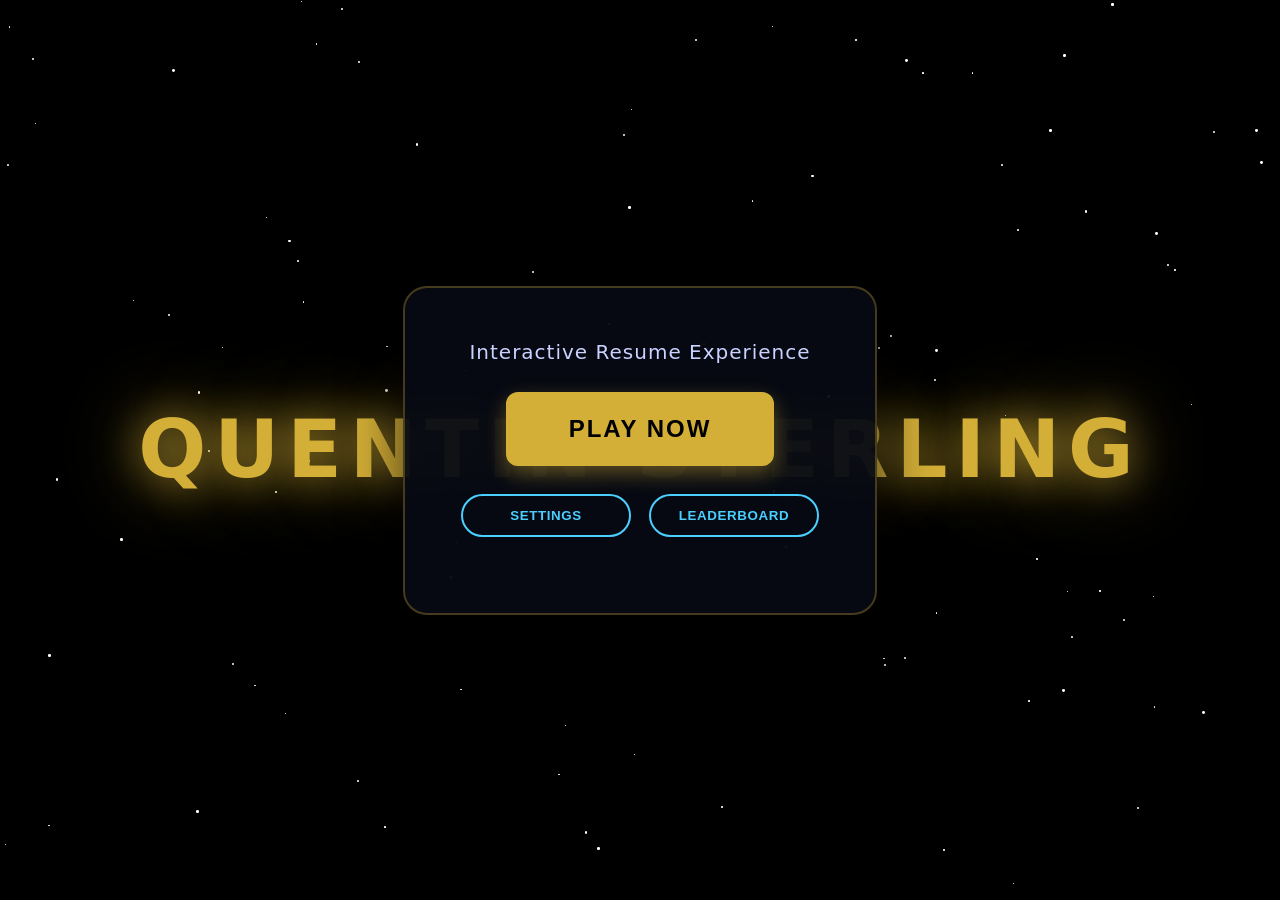
==== commit 2532d6b4: "Add Star Wars intro animation with particles and fix dark mode/sound - Implemented 3D Star Wars-styl" ====
--- a/index.html
+++ b/index.html
@@ -1,2702 +1,3100 @@
 <!DOCTYPE html>
 <html lang="en">
 <head>
-<!-- ========================================
-     META TAGS - Basic page information
-     ======================================== -->
-<meta charset="utf-8"/> <!-- Character encoding: UTF-8 supports all languages and special characters -->
-
-<!-- VIEWPORT META TAG - Critical for mobile responsiveness -->
-<meta name="viewport" content="width=device-width, initial-scale=1, maximum-scale=1, user-scalable=no"/>
-<!-- Breakdown of viewport settings:
-     - width=device-width: Page width matches device screen width (prevents desktop layout on mobile)
-     - initial-scale=1: Page loads at 100% zoom (no automatic zoom in/out)
-     - maximum-scale=1: Prevents users from zooming in (keeps layout consistent)
-     - user-scalable=no: Disables pinch-to-zoom (prevents accidental zoom gestures) -->
-
-<title>Resume — Accordion</title> <!-- Browser tab title -->
+<meta charset="utf-8"/>
+<meta name="viewport" content="width=device-width, initial-scale=1, maximum-scale=5, user-scalable=yes"/>
+<title>Quentin Sterling — Interactive Resume</title>
 <style>
-  /* ========================================
-     CSS VARIABLES - Color palette used throughout the page
-     These are defined once and reused everywhere for consistency
-     ======================================== */
-  :root{
-    --gold:#d4af37; /* Gold (#d4af37): Used for buttons, accents, completion states, highlights */
-    --ink:#111; /* Ink (#111): Near-black color for main body text and headings */
-    --muted:#6b7280; /* Muted gray (#6b7280): Used for secondary text, labels, less important info */
-    --green:#10b981; /* Green (#10b981): Success states, positive indicators */
-    --green-dark:#059669; /* Dark green (#059669): Hover states for green elements */
-    --neon-pink:#ff3cac; /* Neon pink (#ff3cac): Vibrant accent for gamification effects, XP bursts */
-    --neon-blue:#4acfff; /* Neon blue (#4acfff): Primary neon color for progress bars, borders, glows */
-    --neon-purple:#7b5bff; /* Neon purple (#7b5bff): Secondary neon color, gradients, achievements */
-    --panel-bg:#111827; /* Panel background (#111827): Dark background for modal overlays and panels */
-  }
-
-  /* ========================================
-     GLOBAL RESETS - Remove browser defaults
-     Ensures consistent appearance across all browsers
-     ======================================== */
-  *{
-    box-sizing:border-box; /* Include padding/border in element's total width/height (easier sizing) */
-    margin:0; /* Remove all default margins set by browser */
-    padding:0 /* Remove all default padding set by browser */
-  }
-  html,body{
-    margin:0 /* Extra assurance: no margins on root elements */
-  }
-
-  /* ========================================
-     BODY STYLING - Base page appearance
-     ======================================== */
-  body{
-    background:#fff; /* White background for clean, professional look */
-    color:var(--ink); /* Use dark ink color for all text by default */
-    font:16px/1.6 system-ui,-apple-system,Segoe UI,Roboto,Helvetica,Arial,sans-serif;
-    /* Font breakdown:
-       - 16px: Base font size (readable on all devices)
-       - 1.6: Line height (space between lines for readability)
-       - system-ui, etc: Use device's native fonts for fast loading and familiar appearance */
-    position:relative; /* Allows child elements to use absolute positioning relative to body */
-
-    /* PREVENT AUTO TEXT ZOOM - Critical for mobile */
-    -webkit-text-size-adjust:100%; /* iOS Safari: Don't auto-zoom text when device rotates */
-    -moz-text-size-adjust:100%; /* Firefox mobile: Keep text at intended size */
-    -ms-text-size-adjust:100%; /* IE mobile: Prevent text size adjustments */
-    text-size-adjust:100% /* Standard property: Maintain consistent text sizing */
-  }
-
-  /* ========================================
-     MAIN CONTENT WRAPPER - Centers content and adds spacing
-     ======================================== */
-  .wrap{
-    max-width:1024px; /* Maximum width: 1024px - content won't stretch wider on large screens */
-    margin:24px auto; /* Vertical: 24px top/bottom | Horizontal: auto centers the container */
-    padding:0 18px; /* Horizontal padding: 18px left/right (prevents content from touching screen edges) */
-    margin-top:140px /* Extra top margin: 140px - creates space to clear the fixed progress bar and tabs at top */
-  }
-
-  /* ========================================
-     PROGRESS BAR - HORIZONTAL TOP
-     The bar that shows overall progress at the top of the page
-     ======================================== */
-  .progress-top{
-    /* POSITIONING: Fixed to top of screen, always visible */
-    position:fixed; /* Stays at top even when user scrolls down the page */
-    top:0; /* Anchor to very top of screen (0px from top) */
-    left:0; /* Anchor to left edge of screen */
-    right:0; /* Anchor to right edge of screen (spans full width) */
-    z-index:1000; /* Stacking order: appears above page content (lower z-index), below modals (higher z-index) */
-
-    /* LAYOUT: Flexbox for horizontal arrangement */
-    display:flex; /* Use flexbox layout engine */
-    align-items:center; /* Center all child items vertically within the 60px height */
-    gap:15px; /* 15px space between label, progress bar, and XP text */
-    padding:0 20px; /* 20px padding on left and right sides (prevents edge touching) */
-
-    /* APPEARANCE */
-    height:60px; /* Fixed height: 60px tall */
-    background:#fff; /* Solid white background */
-    box-shadow:0 2px 10px rgba(0,0,0,0.1); /* Subtle drop shadow: 2px down, 10px blur, 10% black opacity */
-  }
-
-  /* LABEL: "Sections Progress:" text */
-  .progress-top-label{
-    font-weight:700; /* Bold font weight for emphasis */
-    font-size:14px; /* 14px font size */
-    white-space:nowrap; /* Prevent text from wrapping to multiple lines */
-    color:#6fc3ff; /* Light blue color */
-    letter-spacing:.4px; /* Add 0.4px space between each letter for readability */
-    text-transform:uppercase /* Convert text to ALL CAPS */
-  }
-
-  /* PROGRESS BAR CONTAINER: Gray background track */
-  .progress-top-bar{
-    flex:1; /* Flex-grow: 1 - takes up all remaining horizontal space after label and XP text */
-    height:28px; /* 28px tall (shorter than container for visual balance) */
-    background:#e5e7eb; /* Light gray background (#e5e7eb) - represents unfilled portion */
-    border-radius:999px; /* Extremely large border radius creates pill/capsule shape with fully rounded ends */
-    overflow:hidden; /* Clip child elements (progress fill) to rounded shape */
-    position:relative /* Allows absolute positioning of child elements (percentage text) */
-  }
-
-  /* PROGRESS FILL: Colored bar showing completion percentage */
-  .progress-top-fill{
-    height:100%; /* Fill full height of parent bar (28px) */
-    background:linear-gradient(90deg, var(--neon-purple), var(--neon-blue));
-    /* Gradient explanation:
-       - linear-gradient: Creates smooth color transition
-       - 90deg: Horizontal direction (left to right)
-       - var(--neon-purple) to var(--neon-blue): Purple on left fading to blue on right */
-    transition:width .5s ease, background .8s ease;
-    /* Smooth animations:
-       - width: Animates over 0.5 seconds when progress changes (smooth filling)
-       - background: Animates over 0.8 seconds when color changes (purple/blue → gold)
-       - ease: Starts slow, speeds up, ends slow (natural feeling) */
-    position:relative /* Allows positioning of percentage text inside */
-  }
-
-  /* COMPLETE STATE: Gold appearance when 100% progress reached */
-  .progress-top-fill.complete{
-    background:linear-gradient(90deg, var(--gold), #f6d979); /* Gold to light gold gradient */
-    animation:goldPulse 2s ease infinite /* Pulsing animation: 2 second cycle, repeats forever */
-  }
-
-  /* ANIMATION: Pulsing effect for completed bar */
-  @keyframes goldPulse{
-    0%,100%{opacity:1} /* Full opacity at start/end */
-    50%{opacity:.85} /* Slightly transparent in middle */
-  }
-
-  /* ANIMATION: Cycling color effect for neon borders */
-  @keyframes neonCycle{
-    0%{background-position:0% 50%} /* Start position */
-    50%{background-position:100% 50%} /* Middle position */
-    100%{background-position:0% 50%} /* Back to start */
-  }
-
-  /* ANIMATION: Shaking effect for achievement emojis */
-  @keyframes emojiShake{
-    0%,100%{transform:translate(0,0) rotate(0deg)} /* Normal position */
-    20%{transform:translate(2px,-1px) rotate(-4deg)} /* Shake right/up */
-    40%{transform:translate(-2px,1px) rotate(4deg)} /* Shake left/down */
-    60%{transform:translate(2px,-1px) rotate(-3deg)} /* Shake right/up */
-    80%{transform:translate(-1px,1px) rotate(3deg)} /* Shake left/down */
-  }
-
-  /* Percentage text displayed on progress bar */
-  .progress-top-text{
-    position:absolute; /* Position relative to progress bar */
-    top:50%; /* Center vertically */
-    left:50%; /* Center horizontally */
-    transform:translate(-50%,-50%); /* Adjust for true centering */
-    font-weight:700; /* Bold text */
-    font-size:13px; /* Text size */
-    color:#fff; /* White text */
-    text-shadow:0 1px 2px rgba(0,0,0,.3); /* Subtle shadow for readability */
-    z-index:2 /* Above the colored fill */
-  }
-
-  /* XP counter text on right side of progress bar */
-  .progress-top-xp{
-    font-weight:700; /* Bold text */
-    font-size:14px; /* Text size */
-    color:var(--gold); /* Gold color */
-    white-space:nowrap /* Prevent text wrapping */
-  }
-
-  /* ========================================
-     XP BAR - VERTICAL LEFT SIDEBAR
-     Vertical progress bar on the left side showing XP
-     ======================================== */
-  .progress-left{
-    position:fixed; /* Stays in place when scrolling */
-    left:18px; /* 18px from left edge of screen */
-    top:130px; /* 130px from top (below horizontal bar and tabs) */
-    width:58px; /* Width of the sidebar */
-    height:410px; /* Height of the sidebar */
-    background:rgba(7,10,20,.92); /* Dark background (92% opacity) */
-    border-radius:20px; /* Rounded corners */
-    box-shadow:0 18px 35px rgba(0,0,0,.45); /* Shadow for depth */
-    z-index:940; /* Layer below top bar but above content */
-    padding:14px 10px; /* Internal spacing */
-    display:flex; /* Use flexbox */
-    flex-direction:column; /* Stack items vertically */
-    align-items:center; /* Center items horizontally */
-    border:1px solid rgba(74,207,255,.2) /* Subtle blue border */
-  }
-
-  /* "XP" icon/text at top of vertical bar */
-  .progress-left-icon{
-    font-size:24px; /* Icon size */
-    margin-bottom:8px; /* Space below icon */
-    color:var(--neon-blue) /* Neon blue color */
-  }
-
-  /* The vertical bar container */
-  .progress-left-bar{
-    flex:1; /* Takes up remaining vertical space */
-    width:34px; /* Bar width */
-    background:rgba(23,31,51,.9); /* Dark background */
-    border-radius:999px; /* Fully rounded (pill shape) */
-    position:relative; /* For positioning child elements */
-    display:flex; /* Use flexbox */
-    flex-direction:column-reverse; /* Fill from bottom to top */
-    overflow:hidden; /* Hide overflow outside rounded corners */
-    border:1px solid rgba(74,207,255,.2) /* Subtle blue border */
-  }
-
-  /* The colored fill showing XP progress */
-  .progress-left-fill{
-    width:100%; /* Full width of bar */
-    background:linear-gradient(180deg, var(--neon-blue), var(--neon-pink)); /* Blue to pink gradient top to bottom */
-    transition:height .5s ease; /* Smooth height changes */
-    animation:neonCycle 8s ease infinite /* Color cycling animation */
-  }
-
-  /* XP amount text at bottom */
-  .progress-left-percent{
-    margin-top:8px; /* Space above text */
-    font-weight:700; /* Bold text */
-    font-size:11px; /* Small text size */
-    color:var(--neon-blue); /* Neon blue color */
-    letter-spacing:.4px; /* Space between letters */
-    text-transform:uppercase /* All caps text */
-  }
-
-  /* ========================================
-     ACHIEVEMENT TRACKER SIDEBAR - RIGHT SIDE
-     Shows achievements earned while exploring resume
-     ======================================== */
-  .achievement-panel{
-    position:fixed; /* Stays in place when scrolling */
-    right:32px; /* 32px from right edge of screen */
-    top:130px; /* 130px from top (below horizontal bar and tabs) */
-    width:320px; /* Width of achievements panel */
-    max-height:calc(100vh - 160px); /* Maximum height (full screen minus 160px) */
-    background:#fff; /* White background (light mode default) */
-    border-radius:24px; /* Large rounded corners */
-    padding:18px; /* Internal spacing */
-    box-shadow:0 18px 40px rgba(0,0,0,.2); /* Shadow for depth */
-    z-index:950; /* Layer below top bar but above content */
-    overflow:hidden; /* Hide content that overflows */
-    transition:transform .3s ease, max-height .3s ease; /* Smooth animations */
-    display:flex; /* Use flexbox */
-    flex-direction:column; /* Stack items vertically */
-    gap:16px; /* 16px space between child elements */
-    border:2px solid #e5e7eb; /* Light gray border */
-  }
-
-  /* When achievements panel is collapsed */
-  .achievement-panel.collapsed{
-    max-height:60px; /* Small height when collapsed */
-    overflow:hidden /* Hide achievement list */
-  }
-
-  /* Header bar with title and collapse button */
-  .achievement-header{
-    padding:12px 16px; /* Internal spacing */
-    border-radius:12px; /* Rounded corners */
-    background:#f3f4f6; /* Light gray background */
-    color:var(--ink); /* Dark text color */
-    font-weight:800; /* Very bold text */
-    font-size:15px; /* Text size */
-    display:flex; /* Use flexbox */
-    justify-content:space-between; /* Space between title and toggle */
-    align-items:center; /* Vertically center items */
-    cursor:pointer; /* Show clickable cursor */
-    user-select:none; /* Prevent text selection */
-    letter-spacing:.6px; /* Space between letters */
-    border:1px solid #e5e7eb; /* Light border */
-  }
-
-  /* Trophy emoji and text in header */
-  .achievement-header span:first-child{
-    display:flex; /* Use flexbox */
-    align-items:center; /* Center vertically */
-    gap:8px /* 8px space between emoji and text */
-  }
-
-  /* Collapse/expand arrow button */
-  .achievement-toggle{
-    font-size:18px; /* Arrow size */
-    transition:transform .3s ease; /* Smooth rotation */
-    color:var(--ink) /* Dark color */
-  }
-
-  /* Rotate arrow when panel is collapsed */
-  .achievement-panel.collapsed .achievement-toggle{
-    transform:rotate(90deg) /* Rotate 90 degrees */
-  }
-
-  /* Container for achievement items (scrollable area) */
-  .achievement-body{
-    flex:1; /* Takes up remaining space */
-    overflow-y:auto; /* Enable vertical scrolling */
-    padding:4px 6px 6px /* Small padding around items */
-  }
-
-  /* Custom scrollbar styling for webkit browsers (Chrome, Safari) */
-  .achievement-body::-webkit-scrollbar{
-    width:6px /* Scrollbar width */
-  }
-
-  /* Scrollbar thumb (the draggable part) */
-  .achievement-body::-webkit-scrollbar-thumb{
-    background:linear-gradient(180deg,var(--neon-blue),var(--neon-pink)); /* Blue to pink gradient */
-    border-radius:999px /* Fully rounded */
-  }
-
-  /* Scrollbar styling for Firefox */
-  .achievement-body{
-    scrollbar-width:thin; /* Thin scrollbar */
-    scrollbar-color:var(--neon-blue) transparent /* Blue thumb, transparent track */
-  }
-
-  /* Counter showing "X / 70 Unlocked" */
-  .achievement-counter{
-    font-weight:700; /* Bold text */
-    margin-bottom:12px; /* Space below counter */
-    color:var(--gold); /* Gold color */
-    font-size:15px; /* Text size */
-    text-transform:uppercase; /* All caps */
-    letter-spacing:.8px /* Space between letters */
-  }
-
-  /* Grid container for achievement items */
-  #achievementList{
-    display:grid; /* Use CSS grid */
-    grid-template-columns:repeat(2,minmax(0,1fr)); /* 2 equal columns */
-    gap:12px /* 12px space between items */
-  }
-
-  /* Individual achievement card */
-  .achievement-item{
-    display:flex; /* Use flexbox */
-    align-items:flex-start; /* Align items to top */
-    gap:12px; /* Space between icon and text */
-    padding:12px; /* Internal spacing */
-    background:#fafafa; /* Very light gray background */
-    border-radius:14px; /* Rounded corners */
-    box-shadow:0 2px 8px rgba(0,0,0,.1); /* Subtle shadow */
-    transition:transform .3s ease, box-shadow .3s ease; /* Smooth hover effects */
-    border:1px solid #e5e7eb; /* Light gray border */
-  }
-
-  /* Unlocked achievement style */
-  .achievement-item.unlocked{
-    background:#f0fdf4; /* Light green background */
-    box-shadow:0 4px 12px rgba(16,185,129,.15); /* Green-tinted shadow */
-    transform:translateY(-2px); /* Lift up slightly */
-    border-color:#10b981 /* Green border */
-  }
-
-  /* Locked achievement style (not yet earned) */
-  .achievement-item.locked{
-    opacity:.65 /* Semi-transparent to show it's locked */
-  }
-
-  /* Achievement emoji icon */
-  .achievement-icon{
-    font-size:20px; /* Icon size */
-    line-height:1 /* Remove extra line spacing */
-  }
-
-  /* Animated emoji for unlocked achievements */
-  .achievement-item.unlocked .achievement-icon{
-    animation:emojiShake 1.8s ease-in-out infinite /* Continuous shaking animation */
-  }
-
-  /* Container for achievement text */
-  .achievement-info{
-    flex:1 /* Takes up remaining space */
-  }
-
-  /* Achievement name/title */
-  .achievement-name{
-    font-weight:600; /* Semi-bold text */
-    font-size:13px; /* Text size */
-    color:var(--ink) /* Dark text color */
-  }
-
-  /* Achievement hint text (how to unlock) */
-  .achievement-hint{
-    font-size:11px; /* Small text size */
-    color:var(--muted); /* Gray color */
-    font-style:italic; /* Italic text */
-    margin-top:4px /* Space above hint */
-  }
-
-  /* XP value for achievement */
-  .achievement-xp{
-    font-size:11px; /* Small text size */
-    color:var(--gold); /* Gold color */
-    font-weight:700 /* Bold text */
-  }
-  /* ========================================
-     FLOATING XP NOTIFICATIONS
-     Numbers that fly up when you earn XP
-     ======================================== */
-  .xp-float{
-    position:fixed; /* Position relative to viewport */
-    font-weight:800; /* Very bold text */
-    font-size:20px; /* Large text size */
-    color:var(--gold); /* Gold color */
-    pointer-events:none; /* Don't block clicks */
-    z-index:9999; /* Always on top */
-    text-shadow:0 2px 4px rgba(0,0,0,.3); /* Shadow for readability */
-    animation:floatUp 1.5s ease forwards /* Float up animation */
-  }
-
-  /* ANIMATION: Float up and fade out */
-  @keyframes floatUp{
-    0%{
-      opacity:1; /* Fully visible at start */
-      transform:translateY(0) scale(1) /* Normal position and size */
-    }
-    100%{
-      opacity:0; /* Invisible at end */
-      transform:translateY(-100px) scale(1.3) /* Move up 100px and grow 30% */
-    }
-  }
-
-  /* ========================================
-     SPARKLE EFFECT
-     Small particles that burst out
-     ======================================== */
-  .sparkle{
-    position:absolute; /* Position relative to parent */
-    width:4px; /* Sparkle width */
-    height:4px; /* Sparkle height */
-    background:var(--gold); /* Gold color */
-    border-radius:50%; /* Make it circular */
-    pointer-events:none; /* Don't block clicks */
-    animation:sparkleAnim .8s ease forwards /* Sparkle animation */
-  }
-
-  /* ANIMATION: Sparkles scatter outward */
-  @keyframes sparkleAnim{
-    0%{
-      opacity:1; /* Fully visible at start */
-      transform:translate(0,0) scale(1) /* Starting position */
-    }
-    100%{
-      opacity:0; /* Invisible at end */
-      transform:translate(var(--tx),var(--ty)) scale(0) /* Move to random direction (set via CSS variables) and shrink */
-    }
-  }
-
-  /* ========================================
-     START SCREEN (Opening splash screen)
-     Shown before clicking "PLAY NOW"
-     ======================================== */
-  .start-screen{
-    position:fixed; /* Cover entire screen */
-    inset:0; /* Top, right, bottom, left all at 0 (full screen) */
-    background:#07080f; /* Very dark background */
-    z-index:10001; /* Above everything else */
-    display:flex; /* Use flexbox */
-    align-items:center; /* Center vertically */
-    justify-content:center; /* Center horizontally */
-    animation:fadeIn .5s ease; /* Fade in when appearing */
-    overflow:hidden /* Hide overflow */
-  }
-
-  /* Animated neon border around start screen */
-  .start-screen::before{
-    content:""; /* Required for pseudo-element */
-    position:absolute; /* Position relative to start screen */
-    inset:28px; /* 28px from all edges */
-    border-radius:32px; /* Rounded corners */
-    border:3px solid transparent; /* Transparent border (color comes from background) */
-    background:linear-gradient(120deg,var(--neon-blue),var(--neon-purple),var(--neon-pink)) border-box; /* Gradient border */
-    background-size:300% 300%; /* Large background for animation */
-    animation:neonCycle 8s ease infinite; /* Cycling color animation */
-    -webkit-mask:linear-gradient(#fff 0 0) padding-box,linear-gradient(#fff 0 0); /* Mask to show only border */
-    -webkit-mask-composite:xor; /* Show only border, not fill */
-    mask-composite:exclude; /* Firefox version */
-    pointer-events:none /* Don't block clicks */
-  }
-
-  /* Hide start screen when dismissed */
-  .start-screen.hidden{
-    display:none /* Completely hidden */
-  }
-
-  /* Content box in center of start screen */
-  .start-content{
-    position:relative; /* For z-index layering */
-    text-align:center; /* Center text */
-    padding:48px 56px; /* Large internal spacing */
-    background:rgba(7,10,20,.9); /* Dark semi-transparent background */
-    border-radius:24px; /* Rounded corners */
-    display:flex; /* Use flexbox */
-    flex-direction:column; /* Stack items vertically */
-    align-items:center; /* Center items horizontally */
-    gap:24px; /* Space between elements */
-    box-shadow:0 30px 60px rgba(0,0,0,.45); /* Large shadow for depth */
-  }
-
-  /* "QUENTIN STERLING" title */
-  .start-title{
-    font-size:52px; /* Large text */
-    font-weight:800; /* Very bold */
-    color:var(--gold); /* Gold color */
-    text-shadow:0 0 30px rgba(212,175,55,.7); /* Glowing effect */
-    letter-spacing:2px; /* Space between letters */
-    animation:goldPulse 2s ease infinite /* Pulsing glow animation */
-  }
-
-  /* "Interactive Resume Experience" subtitle */
-  .start-subtitle{
-    font-size:20px; /* Medium text size */
-    color:#cad2ff; /* Light purple color */
-    font-weight:400; /* Normal weight */
-    letter-spacing:1px /* Slight letter spacing */
-  }
-
-  /* Play button spacing */
-  .play-button{
-    margin-bottom:4px /* Small space below button */
-  }
-
-  /* Container for Settings/Leaderboard buttons */
-  .start-actions{
-    display:flex; /* Use flexbox */
-    gap:18px; /* Space between buttons */
-    flex-wrap:wrap; /* Wrap to new line if needed */
-    justify-content:center /* Center buttons */
-  }
-
-  /* Settings and Leaderboard buttons */
-  .start-secondary-btn{
-    padding:12px 20px; /* Internal button spacing */
-    border-radius:999px; /* Fully rounded (pill shape) */
-    font-weight:700; /* Bold text */
-    border:2px solid var(--neon-blue); /* Blue border */
-    color:var(--neon-blue); /* Blue text */
-    background:transparent; /* No background */
-    cursor:pointer; /* Show clickable cursor */
-    transition:all .3s ease; /* Smooth hover effects */
-    min-width:170px; /* Minimum button width */
-    text-transform:uppercase; /* All caps text */
-    letter-spacing:.6px /* Space between letters */
-  }
-
-  /* Hover effect for secondary buttons */
-  .start-secondary-btn:hover{
-    background:var(--neon-blue); /* Fill with blue */
-    color:#02121f; /* Dark text */
-    box-shadow:0 10px 24px rgba(74,207,255,.45); /* Blue glow */
-    transform:translateY(-3px) /* Lift up slightly */
-  }
-
-  /* Encouragement text below buttons */
-  .start-encouragement{
-    margin-top:4px; /* Space above text */
-    font-size:15px; /* Text size */
-    color:#9ce5ff; /* Light blue */
-    letter-spacing:.6px; /* Letter spacing */
-    text-transform:uppercase /* All caps */
-  }
-
-  .completion-dock{position:fixed;right:26px;bottom:26px;background:rgba(7,10,20,.92);border-radius:18px;box-shadow:0 18px 35px rgba(0,0,0,.55);padding:20px 22px;max-width:280px;display:none;flex-direction:column;gap:14px;z-index:960;border:1px solid rgba(74,207,255,.25)}
-  .completion-dock.show{display:flex;animation:fadeIn .4s ease}
-  .completion-dock-title{font-weight:800;font-size:16px;color:var(--neon-blue);text-transform:uppercase;letter-spacing:.6px}
-  .completion-dock-actions{display:flex;flex-direction:column;gap:8px}
-  .completion-dock button,.completion-dock a{padding:10px 14px;border-radius:999px;font-weight:600;text-align:center;text-decoration:none;border:2px solid var(--neon-blue);color:var(--neon-blue);background:transparent;transition:all .3s ease;text-transform:uppercase;letter-spacing:.5px}
-  .completion-dock button:hover,.completion-dock a:hover{background:var(--neon-blue);color:#02121f;transform:translateY(-2px);box-shadow:0 10px 22px rgba(74,207,255,.35)}
-  body.dark-mode .completion-dock{background:rgba(7,10,20,.92);color:#e5e7eb}
-  body.dark-mode .completion-dock button,body.dark-mode .completion-dock a{color:var(--neon-blue);border-color:var(--neon-blue)}
-  body.dark-mode .completion-dock button:hover,body.dark-mode .completion-dock a:hover{background:var(--neon-blue);color:#02121f}
-
-  .xp-burst{position:fixed;pointer-events:none;z-index:1100;opacity:0;animation:xpBurst .9s ease forwards}
-  .xp-burst > span{display:block;font-weight:800;color:var(--neon-pink);text-shadow:0 2px 6px rgba(0,0,0,.45);font-size:18px;transform-origin:center}
-  @keyframes xpBurst{0%{opacity:0;transform:scale(.6)}40%{opacity:1;transform:scale(1.05)}100%{opacity:0;transform:scale(1.4) translateY(-40px)}}
-  .play-button{
-    padding:20px 60px;font-size:24px;font-weight:800;background:var(--gold);
-    color:#000;border:3px solid var(--gold);border-radius:12px;cursor:pointer;
-    transition:all .3s ease;text-transform:uppercase;letter-spacing:2px;
-    box-shadow:0 8px 20px rgba(212,175,55,.4)}
-  .play-button:hover{
-    background:#000;color:var(--gold);transform:scale(1.05);
-    box-shadow:0 12px 30px rgba(212,175,55,.6)}
-
-  /* COMPLETION MODAL */
-  .completion-modal{position:fixed;inset:0;background:rgba(7,10,20,.86);z-index:15000;display:none;align-items:center;justify-content:center;padding:20px;animation:fadeIn .5s ease}
-  .completion-modal.show{display:flex}
-  .completion-content{
-    background:rgba(7,10,20,.95);border-radius:28px;max-width:680px;width:100%;max-height:90vh;overflow-y:auto;
-    padding:48px 56px;position:relative;border:3px solid transparent;box-shadow:0 30px 80px rgba(0,0,0,.6)
-  }
-  .completion-content::before{content:"";position:absolute;inset:0;border-radius:28px;border:3px solid transparent;
-    background:linear-gradient(120deg,var(--neon-blue),var(--neon-purple),var(--neon-pink)) border-box;
-    background-size:260% 260%;animation:neonCycle 10s ease infinite;
-    -webkit-mask:linear-gradient(#fff 0 0) padding-box,linear-gradient(#fff 0 0);
-    -webkit-mask-composite:xor;mask-composite:exclude;pointer-events:none}
-  .completion-content > *{position:relative}
-  .completion-title{font-size:34px;font-weight:800;text-align:center;color:#fef6ff;margin-bottom:28px;letter-spacing:1.2px;text-transform:uppercase;text-shadow:0 0 25px rgba(123,91,255,.55)}
-  .completion-stats{background:rgba(12,16,30,.9);padding:24px;border-radius:18px;margin-bottom:30px;border:1px solid rgba(74,207,255,.18);display:grid;gap:14px}
-  .stat-row{display:flex;justify-content:space-between;align-items:center;padding:4px 0}
-  .stat-label{font-weight:600;display:flex;align-items:center;gap:8px;color:#9ca7ff;letter-spacing:.4px;text-transform:uppercase;font-size:13px}
-  .stat-value{font-weight:800;color:#fef6ff;font-size:16px}
-  .completion-message{text-align:center;font-size:15px;line-height:1.7;margin-bottom:28px;padding:18px;border-radius:16px;background:rgba(123,91,255,.12);color:#d5d8ff;border:1px solid rgba(123,91,255,.35)}
-  .completion-divider{height:2px;background:linear-gradient(90deg,transparent,var(--neon-purple),var(--neon-pink),transparent);margin:32px 0}
-  .completion-section-title{font-size:18px;font-weight:800;color:#a7b4ff;text-transform:uppercase;letter-spacing:.6px;margin-bottom:12px}
-  .completion-primary{display:flex;flex-direction:column;gap:14px;margin-bottom:16px}
-  .completion-secondary{display:flex;flex-wrap:wrap;gap:12px;justify-content:center;margin-bottom:12px}
-  .completion-footer{margin-top:24px;display:flex;flex-direction:column;gap:12px}
-  .completion-footer-actions{display:flex;flex-wrap:wrap;gap:12px;justify-content:center}
-  .cta-btn{padding:14px 20px;border-radius:999px;font-weight:700;text-decoration:none;transition:all .3s ease;border:2px solid transparent;font-size:14px;cursor:pointer;display:inline-flex;align-items:center;gap:10px;text-transform:uppercase;letter-spacing:.6px;justify-content:center}
-  .cta-btn-primary{background:linear-gradient(120deg,var(--neon-pink),var(--neon-purple));color:#05060f;border:none;box-shadow:0 16px 32px rgba(255,60,172,.35)}
-  .cta-btn-primary:hover{filter:brightness(1.08);transform:translateY(-3px)}
-  .cta-btn-secondary{background:transparent;color:var(--neon-blue);border:2px solid var(--neon-blue);box-shadow:0 12px 24px rgba(74,207,255,.25)}
-  .cta-btn-secondary:hover{background:var(--neon-blue);color:#02121f;transform:translateY(-3px)}
-  .cta-btn-ghost{background:transparent;color:#f5f5f5;border:2px solid rgba(255,255,255,.25)}
-  .cta-btn-ghost:hover{border-color:rgba(74,207,255,.6);color:var(--neon-blue);transform:translateY(-2px)}
-  .next-levels{background:rgba(11,15,28,.92);padding:24px;border-radius:18px;border:1px solid rgba(74,207,255,.18);display:flex;flex-direction:column;gap:12px}
-  .level-item{display:flex;align-items:center;gap:16px;padding:14px;background:rgba(18,24,38,.85);border-radius:14px;border:1px solid rgba(74,207,255,.12)}
-  .level-item.locked{opacity:.85}
-  .level-number{width:42px;height:42px;border-radius:50%;background:linear-gradient(140deg,var(--neon-blue),var(--neon-purple));color:#05060f;font-weight:800;display:flex;align-items:center;justify-content:center;font-size:16px}
-  .level-info{flex:1}
-  .level-name{font-weight:700;font-size:14px;color:#e5e7ff;text-transform:uppercase;letter-spacing:.6px}
-  .level-desc{font-size:12px;color:#94a3ff}
-  /* SETTINGS BUTTON & PANEL */
-  .settings-button{
-    position:fixed;bottom:20px;right:20px;width:50px;height:50px;border-radius:50%;
-    background:var(--gold);border:none;cursor:pointer;display:flex;align-items:center;
-    justify-content:center;font-size:24px;box-shadow:0 4px 12px rgba(0,0,0,.2);
-    z-index:998;transition:all .3s ease}
-  .settings-button:hover{transform:scale(1.1) rotate(90deg);box-shadow:0 6px 20px rgba(212,175,55,.4)}
-  .settings-panel{
-    position:fixed;bottom:80px;right:20px;background:#fff;border-radius:12px;
-    padding:20px;box-shadow:0 8px 30px rgba(0,0,0,.2);z-index:13000;min-width:200px;
-    display:none}
-  .settings-panel.show{display:block;animation:fadeIn .3s ease}
-  .setting-item{display:flex;justify-content:space-between;align-items:center;padding:10px 0;
-    border-bottom:1px solid #e5e7eb}
-  .setting-item:last-child{border-bottom:none}
-  .setting-label{font-weight:600;font-size:14px}
-  .toggle-switch{
-    width:50px;height:26px;background:#ccc;border-radius:13px;position:relative;
-    cursor:pointer;transition:background .3s ease}
-  .toggle-switch.on{background:var(--gold)}
-  .toggle-slider{
-    width:22px;height:22px;background:#fff;border-radius:50%;position:absolute;
-    top:2px;left:2px;transition:left .3s ease;box-shadow:0 2px 4px rgba(0,0,0,.2)}
-  .toggle-switch.on .toggle-slider{left:26px}
-
-  /* LEADERBOARD BUTTON */
-  .leaderboard-button{
-    position:fixed;bottom:20px;right:80px;width:50px;height:50px;border-radius:50%;
-    background:var(--gold);border:none;cursor:pointer;display:flex;align-items:center;
-    justify-content:center;font-size:24px;box-shadow:0 4px 12px rgba(0,0,0,.2);
-    z-index:998;transition:all .3s ease}
-  .leaderboard-button:hover{transform:scale(1.1);box-shadow:0 6px 20px rgba(212,175,55,.4)}
-
-  /* LEADERBOARD MODAL */
-  .leaderboard-modal{
-    position:fixed;inset:0;background:rgba(0,0,0,.85);z-index:14000;
-    display:none;align-items:center;justify-content:center;padding:20px}
-  .leaderboard-modal.show{display:flex;animation:fadeIn .3s ease}
-  .leaderboard-content{
-    position:relative;background:rgba(7,10,20,.94);border-radius:24px;max-width:520px;width:100%;max-height:80vh;
-    overflow-y:auto;padding:36px 40px;border:2px solid transparent;box-shadow:0 20px 50px rgba(0,0,0,.55)}
-  .leaderboard-content::before{content:"";position:absolute;inset:0;border-radius:24px;border:2px solid transparent;
-    background:linear-gradient(120deg,var(--neon-blue),var(--neon-purple),var(--neon-pink)) border-box;
-    background-size:250% 250%;animation:neonCycle 10s ease infinite;
-    -webkit-mask:linear-gradient(#fff 0 0) padding-box,linear-gradient(#fff 0 0);
-    -webkit-mask-composite:xor;mask-composite:exclude;pointer-events:none}
-  .leaderboard-content > *{position:relative}
-  .leaderboard-title{
-    font-size:24px;font-weight:800;text-align:center;color:var(--gold);
-    margin-bottom:20px;display:flex;align-items:center;justify-content:center;gap:10px}
-  .leaderboard-cta{margin-bottom:16px;text-align:center;font-size:13px;color:var(--muted);font-weight:600;letter-spacing:.4px}
-  body.dark-mode .leaderboard-cta{color:#9ca3af}
-  .leaderboard-list{list-style:none;margin:0;padding:0} // TEXT NOTE: leaderboard copy & layout
-  .leaderboard-item{
-    display:flex;justify-content:space-between;align-items:center;padding:14px 16px;margin-bottom:10px;
-    background:rgba(12,16,30,.9);border-radius:14px;border:1px solid rgba(74,207,255,.16);box-shadow:0 12px 24px rgba(0,0,0,.35)}
-  .leaderboard-item.current{border-color:var(--neon-pink);background:rgba(45,32,72,.9)}
-  .leaderboard-rank{font-weight:800;font-size:18px;color:var(--neon-pink);width:48px}
-  .leaderboard-name{flex:1;font-weight:600;color:#f5f7ff}
-  .leaderboard-score{font-weight:800;color:var(--neon-blue)}
-
-  .leaderboard-details{flex:1;display:flex;flex-direction:column;gap:4px}
-  .leaderboard-meta{font-size:11px;color:var(--muted)}
-  .leaderboard-entry{background:#f9fafb;padding:16px;border-radius:8px;border:1px solid #e5e7eb;margin:20px 0}
-  .leaderboard-entry-controls{display:flex;gap:10px;flex-wrap:wrap}
-  .leaderboard-entry input{flex:1;min-width:180px;padding:10px;border:2px solid #e5e7eb;border-radius:6px;font-size:14px}
-  .leaderboard-feedback{margin-top:10px;font-size:12px;color:var(--muted)}
-  .leaderboard-feedback.success{color:var(--green)}
-  .leaderboard-feedback.error{color:#b91c1c}
-  body.dark-mode .leaderboard-entry{background:#2a2a2a;border-color:#3a3a3a}
-  body.dark-mode .leaderboard-entry input{background:#1f1f1f;color:#e5e7eb;border-color:#3a3a3a}
-  body.dark-mode .leaderboard-meta{color:#9ca3af}
-  body.dark-mode .leaderboard-feedback{color:#9ca3af}
-  body.dark-mode .leaderboard-feedback.error{color:#f87171}
-  body.dark-mode .leaderboard-feedback.success{color:var(--green)}
-
-  /* ========================================
-     DARK MODE OVERRIDES
-     Applied when dark mode toggle is activated
-     These override the default light theme styles
-     ======================================== */
-  body.dark-mode{
-    background:#1a1a1a; /* Dark background for entire page */
-    color:#e5e7eb /* Light text color */
-  }
-  body.dark-mode .wrap{
-    color:#e5e7eb /* Light text in main content area */
-  }
-  body.dark-mode .section .h{
-    color:#e5e7eb /* Light text for section headers */
-  }
-  body.dark-mode .tab{
-    background:#2a2a2a; /* Dark background for tab buttons */
-    color:#e5e7eb; /* Light text */
-    border-color:#3a3a3a /* Darker border */
-  }
-  body.dark-mode .sub{
-    background:#2a2a2a /* Dark background for job/school cards */
-  }
-  body.dark-mode .sub:hover{
-    background:#333 /* Slightly lighter on hover */
-  }
-  body.dark-mode .progress-top{
-    background:#2a2a2a /* Dark background for top progress bar */
-  }
-  body.dark-mode .progress-left{
-    background:rgba(7,10,20,.92) /* Very dark for vertical XP bar */
-  }
-  body.dark-mode .achievement-panel{
-    background:#2a2a2a; /* Dark background for achievements */
-    border-color:#3a3a3a /* Darker border */
-  }
-  body.dark-mode .achievement-header{
-    background:#1f1f1f; /* Darker background for header */
-    color:#e5e7eb; /* Light text */
-    border-color:#3a3a3a /* Darker border */
-  }
-  body.dark-mode .achievement-toggle{
-    color:#e5e7eb /* Light color for collapse arrow */
-  }
-  body.dark-mode .achievement-counter{
-    color:var(--gold) /* Keep gold color for counter */
-  }
-  body.dark-mode .achievement-item{
-    background:#1f1f1f; /* Dark background for achievement cards */
-    border-color:#3a3a3a /* Darker border */
-  }
-  body.dark-mode .achievement-item.unlocked{
-    background:#1a3a2a; /* Dark green background for unlocked achievements */
-    border-color:#10b981 /* Green border */
-  }
-  body.dark-mode .achievement-name{
-    color:#e5e7eb /* Light text for achievement names */
-  }
-  body.dark-mode .achievement-hint{
-    color:#9ca3af /* Gray text for hints */
-  }
-  body.dark-mode .settings-panel{
-    background:#2a2a2a; /* Dark background for settings */
-    color:#e5e7eb /* Light text */
-  }
-  body.dark-mode .leaderboard-content{
-    background:rgba(7,10,20,.94); /* Very dark for leaderboard */
-    color:#e5e7eb /* Light text */
-  }
-  body.dark-mode .leaderboard-item{
-    background:rgba(22,28,45,.9); /* Dark blue background for entries */
-    border-color:rgba(74,207,255,.18) /* Subtle blue border */
-  }
-  body.dark-mode .completion-content{
-    background:rgba(7,10,20,.95); /* Very dark for completion modal */
-    color:#e5e7eb /* Light text */
-  }
-
-  /* ========================================
-     NAVIGATION TABS (Professional Summary, Experience, etc.)
-     Individual buttons below the top progress bar
-     ======================================== */
-  .tabs{
-    display:flex; /* Use flexbox for button layout */
-    flex-wrap:wrap; /* Wrap buttons to new line if needed */
-    gap:10px; /* 10px space between buttons */
-    justify-content:center; /* Center buttons horizontally */
-    margin:6px 0 32px; /* Top/bottom margins */
-    position:fixed; /* Stay in place when scrolling */
-    top:60px; /* 60px from top (below progress bar) */
-    left:50%; /* Start at horizontal center */
-    transform:translateX(-50%); /* Shift left by half width to truly center */
-    background:transparent; /* No background (changed from full-width bar) */
-    padding:12px 20px; /* Internal spacing */
-    z-index:999; /* Layer above content */
-    max-width:fit-content /* Only as wide as needed for buttons */
-  }
-
-  /* Individual tab button */
-  .tab{
-    appearance:none; /* Remove default button styling */
-    cursor:pointer; /* Show clickable cursor */
-    border:2px solid #e5e7eb; /* Light gray border */
-    background:#fff; /* White background */
-    color:var(--ink); /* Dark text */
-    padding:10px 18px; /* Internal button spacing */
-    border-radius:12px; /* Rounded corners (change to 999px for pill shape) */
-    font-weight:700; /* Bold text */
-    transition:all .4s ease; /* Smooth hover effects */
-    box-shadow:0 2px 8px rgba(0,0,0,.08); /* Subtle shadow */
-  }
-
-  /* Tab hover effect */
-  .tab:hover{
-    border-color:var(--gold); /* Gold border on hover */
-    color:#000; /* Black text */
-    transform:scale(1.03); /* Grow slightly */
-    box-shadow:0 4px 12px rgba(212,175,55,.3) /* Gold glow */
-  }
-
-  /* Tab when clicked (active state) */
-  .tab.clicked{
-    background:var(--gold); /* Gold background */
-    color:#000; /* Black text */
-    border-color:var(--gold); /* Gold border */
-    animation:tabClick .6s ease; /* Click animation */
-  }
-
-  /* ANIMATION: Tab click effect */
-  @keyframes tabClick{
-    0%{transform:scale(1);background:var(--gold)} /* Start normal size */
-    50%{transform:scale(1.08);background:var(--gold)} /* Grow to 108% */
-    100%{transform:scale(1);background:#fff;border-color:var(--gold)} /* Return to normal, white background */
-  }
-
-  /* ========================================
-     SECTION HEADERS (Professional Summary, Experience, Education, etc.)
-     Clickable headers that expand/collapse resume sections
-     ======================================== */
-  .section{
-    margin:28px 0 /* Vertical spacing between sections */
-  }
-
-  /* Main section header button */
-  .h{
-    display:flex; /* Use flexbox */
-    align-items:center; /* Center items vertically */
-    gap:10px; /* 10px space between caret and text */
-    width:100%; /* Full width */
-    text-align:left; /* Align text left */
-    padding:16px 0; /* Vertical padding only */
-    border:none; /* No border */
-    background:transparent; /* No background */
-    font-weight:800; /* Very bold text */
-    font-size:22px; /* Large text size */
-    cursor:pointer; /* Show clickable cursor */
-    transition:all .5s ease; /* Smooth animations */
-  }
-
-  /* Header hover effect */
-  .h:hover{
-    transform:translateX(10px); /* Shift right 10px */
-    color:var(--gold) /* Change to gold color */
-  }
-
-  /* Caret/arrow icon next to header text */
-  .h .caret{
-    width:18px; /* Caret width */
-    height:18px; /* Caret height */
-    display:inline-grid; /* Grid for centering */
-    place-items:center; /* Center content */
-    color:#94a3b8; /* Gray color */
-    transition:all .4s ease /* Smooth rotation */
-  }
-
-  /* Caret hover effect */
-  .h:hover .caret{
-    color:var(--gold); /* Gold color */
-    transform:rotate(90deg) /* Rotate 90 degrees */
-  }
-
-  /* Special animation when section is being centered */
-  .h.centering{
-    animation:slideCenter 1.8s ease forwards; /* Slide to center animation */
-  }
-
-  /* ANIMATION: Slide header to center of screen */
-  @keyframes slideCenter{
-    0%{
-      transform:translateX(0); /* Start at normal position */
-      color:var(--ink) /* Dark color */
-    }
-    50%{
-      transform:translateX(calc(50vw - 50%)); /* Move to center (50% of viewport - 50% of element) */
-      color:var(--gold); /* Gold color */
-      text-shadow:0 0 25px rgba(212,175,55,.8) /* Glowing effect */
-    }
-    100%{
-      transform:translateX(calc(50vw - 50%)); /* Stay at center */
-      color:var(--gold); /* Gold color */
-      text-shadow:0 0 25px rgba(212,175,55,.8) /* Glowing effect */
-    }
-  }
-
-  /* Content panel under each section header (hidden by default) */
-  .panel{
-    display:none; /* Hidden by default */
-    padding:0 0 18px 0 /* Bottom padding only */
-  }
-
-  /* Panel when expanded/visible */
-  .panel.show{
-    display:block; /* Make visible */
-    animation:fadeIn .6s ease /* Fade in animation */
-  }
-
-  /* ANIMATION: Fade in and slide down */
-  @keyframes fadeIn{
-    from{
-      opacity:0; /* Start invisible */
-      transform:translateY(-12px) /* Start 12px above */
-    }
-    to{
-      opacity:1; /* End fully visible */
-      transform:none /* End at normal position */
-    }
-  }
-
-  /* Meta text (dates, locations, etc.) */
-  .meta{
-    color:var(--muted); /* Gray color */
-    font-style:italic; /* Italic text */
-    font-size:14px /* Small text size */
-  }
-
-  /* ========================================
-     JOB/SCHOOL CARDS
-     Individual experience or education entries
-     ======================================== */
-  .sub{
-    margin:20px 0; /* Vertical spacing between cards */
-    padding:18px; /* Internal spacing */
-    background:#fafafa; /* Very light gray background */
-    border-radius:8px; /* Rounded corners */
-    transition:all .4s ease; /* Smooth hover effects */
-  }
-
-  /* Card hover effect */
-  .sub:hover{
-    background:#f0f0f0; /* Slightly darker gray */
-    transform:translateX(6px) /* Shift right 6px */
-  }
-
-  /* Sub-header for each job/school (clickable to expand details) */
-  .sub .sub-h{
-    width:100%; /* Full width */
-    text-align:left; /* Align text left */
-    background:transparent; /* No background */
-    border:0; /* No border */
-    padding:0; /* No padding */
-    cursor:pointer; /* Show clickable cursor */
-    display:flex; /* Use flexbox */
-    align-items:flex-start; /* Align to top */
-    gap:10px; /* Space between caret and content */
-    font-weight:700; /* Bold text */
-    font-size:17px; /* Text size */
-  }
-
-  /* Small caret for job/school cards */
-  .sub .sub-h .caret{
-    width:14px; /* Caret width */
-    height:14px; /* Caret height */
-    color:#94a3b8; /* Gray color */
-    transition:all .4s ease; /* Smooth rotation */
-    margin-top:4px /* Slight downward adjustment */
-  }
-
-  /* Caret hover on job/school cards */
-  .sub .sub-h:hover .caret{
-    color:var(--gold); /* Gold color */
-    transform:rotate(90deg) /* Rotate 90 degrees */
-  }
-
-  /* Header layout for job cards (company name + dates) */
-  .job-header{
-    display:flex; /* Use flexbox */
-    justify-content:space-between; /* Space between company and dates */
-    flex:1; /* Take up remaining space */
-    gap:20px /* Minimum 20px gap */
-  }
-
-  /* Left side: company and position */
-  .job-title{
-    display:flex; /* Use flexbox */
-    flex-direction:column; /* Stack vertically */
-    gap:4px /* Small space between company and position */
-  }
-
-  /* Company/school name */
-  .company-name{
-    font-size:18px; /* Text size */
-    color:var(--ink) /* Dark text */
-  }
-
-  /* Position/degree name */
-  .position-name{
-    font-size:16px; /* Slightly smaller text */
-    font-weight:600; /* Semi-bold */
-    color:var(--muted) /* Gray color */
-  }
-
-  /* Right side: dates and location */
-  .job-meta{
-    display:flex; /* Use flexbox */
-    flex-direction:column; /* Stack vertically */
-    gap:4px; /* Small vertical spacing */
-    text-align:right; /* Align text right */
-    align-items:flex-end /* Align items to right */
-  }
-
-  /* Job/school details paragraph (hidden by default) */
-  .sub .sub-p{
-    display:none; /* Hidden by default */
-    margin-top:12px /* Space above when shown */
-  }
-
-  /* Show details paragraph when expanded */
-  .sub .sub-p.show{
-    display:block /* Make visible */
-  }
-
-  /* Staggered list reveal */
-  .list{margin:10px 0 6px 20px;padding:0;list-style:disc}
-  .list li{opacity:0;transform:translateY(8px);margin:8px 0;transition:all .5s ease}
-  .list li.reveal{animation:revealItem .6s ease forwards}
-  .list li.hide{animation:hideItem .4s ease forwards}
-  @keyframes revealItem{to{opacity:1;transform:none}}
-  @keyframes hideItem{from{opacity:1;transform:none} to{opacity:0;transform:translateY(-8px)}}
-
-  /* Metric highlight on hover */
-  .metric{font-weight:800;color:var(--ink);transition:all .3s ease}
-  .list li:hover .metric{color:var(--gold);text-shadow:0 0 8px rgba(212,175,55,.6)}
-
-  /* Skills grid */
-  .skills-grid{display:grid;grid-template-columns:repeat(2,1fr);gap:20px 40px;margin:20px 0}
-  .skill-item{
-    padding:10px 0;font-weight:500;color:var(--ink);
-    transition:all .4s ease;opacity:0;transform:translateY(8px);
-  }
-  .skill-item.reveal{animation:revealItem .6s ease forwards}
-  .skill-item.hide{animation:hideItem .4s ease forwards}
-  .skill-item:hover{color:var(--gold);transform:translateX(8px) translateY(0)}
-
-  /* Lists in certs/honors */
-  #p-certs .list, #p-honors .list{list-style:none;margin-left:0}
-  #p-certs .list li, #p-honors .list li{
-    padding:8px 0;transition:all .4s ease;
-  }
-  #p-certs .list li:hover, #p-honors .list li:hover{color:var(--gold);transform:translateX(8px)}
-
-  /* Two-column layouts */
-  #p-certs .list{display:grid;grid-template-columns:repeat(2,1fr);gap:10px 30px}
-  #p-honors .list{display:grid;grid-template-columns:repeat(2,1fr);gap:10px 30px}
-
-  /* ========================================
-     RESPONSIVE DESIGN - MEDIA QUERIES
-     Adjusts layout for different screen sizes:
-     - 1400px: Large desktops
-     - 1200px: Medium desktops / laptops
-     - 1024px: Tablets / small laptops
-     - 768px: Mobile / large phones
-     - 480px: Small phones
-     - Landscape: Phones rotated sideways
-     ======================================== */
-
-  /* LARGE DESKTOPS (1400px and smaller) */
-  @media (max-width: 1400px) {
-    .achievement-panel{right:20px;width:280px} /* Narrower achievements, closer to edge */
-    .progress-left{left:12px} /* XP bar closer to left edge */
-  }
-
-  /* MEDIUM DESKTOPS / LAPTOPS (1200px and smaller) */
-  @media (max-width: 1200px) {
-    .achievement-panel{width:260px;top:120px} /* Even narrower, slightly lower */
-    #achievementList{grid-template-columns:1fr} /* Single column for achievements */
-  }
-
-  /* TABLETS / SMALL LAPTOPS (1024px and smaller) */
-  @media (max-width: 1024px) {
-    .wrap{margin-top:160px;padding:0 12px} /* More top space, less side padding */
-    .progress-left{display:none} /* Hide vertical XP bar on tablets */
-    .achievement-panel{
-      right:12px;width:240px;top:110px;max-height:calc(100vh - 140px); /* Smaller, repositioned */
-    }
-    .tabs{padding:8px 12px;gap:8px} /* Smaller tab container */
-    .tab{padding:8px 14px;font-size:14px} /* Smaller tab buttons, smaller text */
-  }
-
-  /* ========================================
-     MOBILE / LARGE PHONES (768px and smaller)
-     CRITICAL RESPONSIVE BREAKPOINT for mobile devices
-     These styles fix the zooming and layout issues on phones
-     ======================================== */
-  @media (max-width: 768px) {
-    /* FIX OVERFLOW AND ZOOM ISSUES - Prevents page from being too wide or zoomed in */
-    html, body{
-      overflow-x:hidden; /* Prevent horizontal scrolling (cuts off content that extends past screen width) */
-      width:100%; /* Force full width - don't let content expand wider than screen */
-      position:relative /* Establish positioning context for fixed elements */
-    }
-    body{
-      font-size:14px; /* Reduce base font from 16px to 14px for better mobile fit */
-      -webkit-text-size-adjust:100%; /* CRITICAL: Prevents iOS Safari from auto-zooming text when device rotates */
-      touch-action:manipulation /* Removes 300ms click delay on mobile, improves touch responsiveness */
-    }
-
-    /* MAIN CONTENT WRAPPER - Adjust spacing for mobile */
-    .wrap{
-      margin-top:100px; /* Reduce from 140px - less space needed since top bar is shorter */
-      padding:0 12px; /* Reduce side padding from 18px to 12px */
-      width:100%; /* Ensure full width */
-      overflow-x:hidden /* Prevent horizontal scroll in content area */
-    }
-
-    /* PROGRESS BAR - Make smaller and allow wrapping on narrow screens */
-    .progress-top{
-      height:auto; /* Remove fixed 60px height */
-      min-height:50px; /* Ensure at least 50px tall */
-      padding:8px 12px; /* Reduce padding (was 0 20px) */
-      gap:8px; /* Tighten gap between elements (was 15px) */
-      flex-wrap:wrap /* Allow items to wrap to new line if screen too narrow */
-    }
-    .progress-top-label{font-size:11px} /* Shrink label from 14px to 11px */
-    .progress-top-bar{height:20px;min-width:120px} /* Shorter bar (was 28px), ensure minimum width */
-    .progress-top-text{font-size:10px} /* Smaller percentage text (was 13px) */
-    .progress-top-xp{font-size:11px} /* Smaller XP text (was 14px) */
-
-    /* NAVIGATION TABS - CRITICAL FIX: Change from fixed to relative positioning */
-    .tabs{
-      top:auto; /* Remove fixed top position */
-      bottom:auto; /* Remove fixed bottom position */
-      position:relative; /* IMPORTANT: Change from fixed to relative - prevents overlap issues on mobile */
-      margin:10px 0; /* Add vertical margin for spacing */
-      padding:8px; /* Reduce padding */
-      gap:6px; /* Tighter gap between tabs */
-      width:100%; /* Full width */
-      overflow-x:auto; /* Allow horizontal scrolling if too many tabs */
-      -webkit-overflow-scrolling:touch /* Smooth momentum scrolling on iOS */
-    }
-    .tab{
-      padding:8px 12px; /* Adjust button padding */
-      font-size:12px; /* Smaller text */
-      box-shadow:0 1px 4px rgba(0,0,0,.1); /* Subtle shadow */
-      white-space:nowrap; /* Prevent tab text from wrapping */
-      min-width:auto /* Remove minimum width constraint */
-    }
-
-    /* ACHIEVEMENT PANEL - Move to bottom on mobile */
-    .achievement-panel{
-      position:fixed; /* Keep fixed positioning */
-      bottom:80px; /* Position 80px from bottom (above settings buttons) */
-      top:auto; /* Remove top positioning */
-      right:12px; /* 12px from right edge */
-      left:12px; /* 12px from left edge (creates full-width with margins) */
-      width:auto; /* Auto width based on left/right positioning */
-      max-width:none; /* Remove desktop max-width constraint */
-      max-height:180px; /* Short height so it doesn't cover content */
-      z-index:950 /* Below modals (1000+) but above page content */
-    }
-    .achievement-panel.collapsed{max-height:44px} /* When collapsed, very short */
-    .achievement-header{padding:10px 12px;font-size:12px} /* Smaller header */
-    #achievementList{
-      grid-template-columns:1fr; /* Single column (was 2 columns on desktop) */
-      gap:8px; /* Tighter gap */
-      max-height:100px; /* Limit height */
-      overflow-y:auto /* Scroll if too many achievements */
-    }
-    .achievement-item{padding:8px;gap:8px;font-size:12px} /* Smaller achievement items */
-
-    /* JOB CARDS - Stack elements vertically */
-    .sub{padding:12px} /* Reduce padding */
-    .job-header{
-      flex-direction:column; /* Stack items vertically (was horizontal row) */
-      gap:8px /* Space between stacked items */
-    }
-    .job-meta{
-      text-align:left; /* Align dates to left (was right on desktop) */
-      align-items:flex-start; /* Align to start */
-      font-size:12px /* Smaller text */
-    }
-
-    /* GRID LAYOUTS - Single column on mobile */
-    .skills-grid{grid-template-columns:1fr} /* One column (was multi-column on desktop) */
-    #p-certs .list{grid-template-columns:1fr} /* Certifications: single column */
-    #p-honors .list{grid-template-columns:1fr} /* Honors: single column */
-
-    /* MODALS - Make responsive */
-    .completion-modal, .leaderboard-modal{
-      max-width:95%; /* Almost full width (95% of screen) */
-      max-height:85vh; /* Maximum 85% of viewport height */
-      padding:16px; /* Moderate padding */
-      margin:0 10px /* Small side margins */
-    }
-
-    /* TOUCH TARGETS - Ensure all interactive elements are easy to tap */
-    button, .tab, .cta-btn{
-      min-height:44px; /* iOS Human Interface Guidelines: minimum 44x44px touch target */
-      padding:12px 16px /* Adequate padding for comfortable tapping */
-    }
-  }
-
-  /* ========================================
-     SMALL PHONES (480px and smaller)
-     Extra aggressive sizing for older/smaller phones (iPhone SE, etc.)
-     ======================================== */
-  @media (max-width: 480px) {
-    /* FURTHER SIZE REDUCTIONS */
-    body{font-size:13px} /* Reduce base font from 14px to 13px */
-    .wrap{
-      margin-top:90px; /* Further reduce top margin (was 100px) */
-      padding:0 10px; /* Minimal side padding (was 12px) */
-      width:100% /* Full width */
-    }
-
-    /* PROGRESS BAR - Even more compact */
-    .progress-top{
-      height:auto; /* Flexible height */
-      min-height:45px; /* Minimum 45px (was 50px) */
-      padding:6px 8px; /* Tight padding */
-      gap:6px /* Minimal gaps */
-    }
-    .progress-top-label{display:none} /* HIDE label completely to save space on tiny screens */
-    .progress-top-bar{
-      min-width:100px; /* Smaller minimum width (was 120px) */
-      height:18px /* Thinner bar (was 20px) */
-    }
-
-    /* TABS - More compact */
-    .tabs{
-      gap:4px; /* Very tight gaps (was 6px) */
-      padding:6px; /* Minimal padding */
-      margin:8px 0; /* Vertical margin */
-      overflow-x:auto /* Allow horizontal scroll */
-    }
-    .tab{
-      padding:8px 12px; /* Compact padding */
-      font-size:11px; /* Small text (was 12px) */
-      min-height:40px /* Slightly smaller touch target (still usable) */
-    }
-
-    /* ACHIEVEMENT PANEL - Maximize width on small screens */
-    .achievement-panel{
-      max-width:100%; /* Allow full width */
-      right:8px; /* Smaller margins (was 12px) */
-      left:8px; /* Smaller margins (was 12px) */
-      width:auto; /* Auto width */
-      bottom:70px; /* Position above buttons */
-      max-height:150px /* Shorter height (was 180px) */
-    }
-    .achievement-item{
-      font-size:11px; /* Smaller text */
-      padding:6px /* Tight padding */
-    }
-
-    /* FLOATING BUTTONS - Compact positioning */
-    .settings-button,.leaderboard-button{
-      width:44px; /* 44x44px touch target */
-      height:44px;
-      font-size:18px; /* Smaller icon (was 20px) */
-      bottom:16px /* Position at bottom */
-    }
-    .leaderboard-button{right:60px} /* Position next to settings button */
-
-    /* START SCREEN - Smaller welcome screen */
-    .start-content{padding:24px 16px} /* Reduced padding */
-    .start-title{
-      font-size:28px; /* Smaller title (was 52px on desktop) */
-      line-height:1.2 /* Tighter line height */
-    }
-    .start-subtitle{font-size:14px} /* Smaller subtitle */
-    .play-button{
-      padding:14px 32px; /* Compact padding */
-      font-size:18px; /* Smaller text */
-      min-height:50px /* Ensure tappable */
-    }
-
-    /* UNIVERSAL TOUCH TARGETS - Ensure everything is tappable */
-    a, button, .tab, input, select{
-      min-height:40px; /* Minimum 40px height (44px preferred but 40px acceptable) */
-      padding:10px 14px /* Adequate padding */
-    }
-
-    /* ACCORDION HEADERS - Readable but compact */
-    .acc-head{
-      font-size:16px; /* Main section headers */
-      padding:14px 12px /* Tappable padding */
-    }
-    .sub-head{
-      font-size:15px; /* Sub-section headers */
-      padding:12px 10px /* Slightly less padding */
-    }
-
-    /* MODALS - Full width on small screens */
-    .completion-modal, .leaderboard-modal{
-      width:calc(100% - 20px); /* Full width minus 20px total margin */
-      max-width:none; /* Remove max-width constraint */
-      padding:12px /* Compact padding */
-    }
-    .completion-title{font-size:24px} /* Smaller modal title */
-    .start-screen{padding:10px} /* Minimal padding */
-  }
-
-  /* LANDSCAPE MODE on SHORT SCREENS (phones rotated sideways) */
-  @media (max-height: 600px) and (orientation: landscape) {
-    .wrap{
-      margin-top:110px /* Less top margin when horizontal */
-    }
-    .progress-top{
-      height:40px /* Shorter bar */
-    }
-    .tabs{
-      top:40px; /* Adjust for shorter progress bar */
-      padding:6px 10px /* Less padding */
-    }
-    .achievement-panel{
-      max-height:150px; /* Very short in landscape */
-      top:90px /* Adjust position */
-    }
-  }
+:root{
+--gold:#d4af37;
+--ink:#111;
+--muted:#6b7280;
+--green:#10b981;
+--green-dark:#059669;
+--neon-pink:#ff3cac;
+--neon-blue:#4acfff;
+--neon-purple:#7b5bff;
+--panel-bg:#111827;
+}
+
+*{
+box-sizing:border-box;
+margin:0;
+padding:0;
+}
+
+html,body{
+margin:0;
+-webkit-font-smoothing:antialiased;
+-moz-osx-font-smoothing:grayscale;
+}
+
+body{
+background:#fff;
+color:var(--ink);
+font:16px/1.6 system-ui,-apple-system,Segoe UI,Roboto,Helvetica,Arial,sans-serif;
+position:relative;
+-webkit-text-size-adjust:100%;
+-moz-text-size-adjust:100%;
+text-size-adjust:100%;
+}
+
+.wrap{
+max-width:1024px;
+margin:24px auto;
+padding:0 18px;
+margin-top:140px;
+}
+
+.progress-top{
+position:fixed;
+top:0;
+left:0;
+right:0;
+z-index:1000;
+display:flex;
+align-items:center;
+gap:15px;
+padding:0 20px;
+height:60px;
+background:#fff;
+box-shadow:0 2px 10px rgba(0,0,0,0.1);
+}
+
+.progress-top-label{
+font-weight:700;
+font-size:14px;
+white-space:nowrap;
+color:#6fc3ff;
+letter-spacing:.4px;
+text-transform:uppercase;
+}
+
+.progress-top-bar{
+flex:1;
+height:28px;
+background:#e5e7eb;
+border-radius:999px;
+overflow:hidden;
+position:relative;
+}
+
+.progress-top-fill{
+height:100%;
+background:linear-gradient(90deg, var(--neon-purple), var(--neon-blue));
+transition:width .5s ease, background .8s ease;
+position:relative;
+}
+
+.progress-top-fill.complete{
+background:linear-gradient(90deg, var(--gold), #f6d979);
+animation:goldPulse 2s ease infinite;
+}
+
+@keyframes goldPulse{
+0%,100%{opacity:1}
+50%{opacity:.85}
+}
+
+@keyframes neonCycle{
+0%{background-position:0% 50%}
+50%{background-position:100% 50%}
+100%{background-position:0% 50%}
+}
+
+@keyframes emojiShake{
+0%,100%{transform:translate(0,0) rotate(0deg)}
+20%{transform:translate(2px,-1px) rotate(-4deg)}
+40%{transform:translate(-2px,1px) rotate(4deg)}
+60%{transform:translate(2px,-1px) rotate(-3deg)}
+80%{transform:translate(-1px,1px) rotate(3deg)}
+}
+
+.progress-top-text{
+position:absolute;
+top:50%;
+left:50%;
+transform:translate(-50%,-50%);
+font-weight:700;
+font-size:13px;
+color:#fff;
+text-shadow:0 1px 2px rgba(0,0,0,.3);
+z-index:2;
+}
+
+.progress-top-xp{
+font-weight:700;
+font-size:14px;
+color:var(--gold);
+white-space:nowrap;
+}
+
+.progress-left{
+position:fixed;
+left:18px;
+top:130px;
+width:58px;
+height:410px;
+background:rgba(7,10,20,.92);
+border-radius:20px;
+box-shadow:0 18px 35px rgba(0,0,0,.45);
+z-index:940;
+padding:14px 10px;
+display:flex;
+flex-direction:column;
+align-items:center;
+border:1px solid rgba(74,207,255,.2);
+}
+
+.progress-left-icon{
+font-size:24px;
+margin-bottom:8px;
+color:var(--neon-blue);
+}
+
+.progress-left-bar{
+flex:1;
+width:34px;
+background:rgba(23,31,51,.9);
+border-radius:999px;
+position:relative;
+display:flex;
+flex-direction:column-reverse;
+overflow:hidden;
+border:1px solid rgba(74,207,255,.2);
+}
+
+.progress-left-fill{
+width:100%;
+background:linear-gradient(180deg, var(--neon-blue), var(--neon-pink));
+transition:height .5s ease;
+background-size:200% 200%;
+animation:neonCycle 8s ease infinite;
+}
+
+.progress-left-percent{
+margin-top:8px;
+font-weight:700;
+font-size:11px;
+color:var(--neon-blue);
+letter-spacing:.4px;
+text-transform:uppercase;
+}
+
+.achievement-panel{
+position:fixed;
+right:32px;
+top:130px;
+width:320px;
+max-height:calc(100vh - 160px);
+background:#fff;
+border-radius:24px;
+padding:18px;
+box-shadow:0 18px 40px rgba(0,0,0,.2);
+z-index:950;
+overflow:hidden;
+transition:transform .3s ease, max-height .3s ease;
+display:flex;
+flex-direction:column;
+gap:16px;
+border:2px solid #e5e7eb;
+}
+
+.achievement-panel.collapsed{
+max-height:60px;
+overflow:hidden;
+}
+
+.achievement-header{
+padding:12px 16px;
+border-radius:12px;
+background:#f3f4f6;
+color:var(--ink);
+font-weight:800;
+font-size:15px;
+display:flex;
+justify-content:space-between;
+align-items:center;
+cursor:pointer;
+user-select:none;
+letter-spacing:.6px;
+border:1px solid #e5e7eb;
+}
+
+.achievement-header span:first-child{
+display:flex;
+align-items:center;
+gap:8px;
+}
+
+.achievement-toggle{
+font-size:18px;
+transition:transform .3s ease;
+color:var(--ink);
+}
+
+.achievement-panel.collapsed .achievement-toggle{
+transform:rotate(90deg);
+}
+
+.achievement-body{
+flex:1;
+overflow-y:auto;
+padding:4px 6px 6px;
+}
+
+.achievement-body::-webkit-scrollbar{
+width:6px;
+}
+
+.achievement-body::-webkit-scrollbar-thumb{
+background:linear-gradient(180deg,var(--neon-blue),var(--neon-pink));
+border-radius:999px;
+}
+
+.achievement-body{
+scrollbar-width:thin;
+scrollbar-color:var(--neon-blue) transparent;
+}
+
+.achievement-counter{
+font-weight:700;
+margin-bottom:12px;
+color:var(--gold);
+font-size:15px;
+text-transform:uppercase;
+letter-spacing:.8px;
+}
+
+#achievementList{
+display:grid;
+grid-template-columns:repeat(2,minmax(0,1fr));
+gap:10px;
+}
+
+.achievement-item{
+display:flex;
+flex-direction:column;
+align-items:center;
+gap:6px;
+padding:10px 8px;
+background:#fafafa;
+border-radius:12px;
+box-shadow:0 2px 8px rgba(0,0,0,.1);
+transition:transform .3s ease, box-shadow .3s ease;
+border:1px solid #e5e7eb;
+text-align:center;
+}
+
+.achievement-item.unlocked{
+background:#f0fdf4;
+box-shadow:0 4px 12px rgba(16,185,129,.15);
+transform:translateY(-2px);
+border-color:#10b981;
+}
+
+.achievement-item.locked{
+opacity:.65;
+}
+
+.achievement-icon{
+font-size:24px;
+line-height:1;
+}
+
+.achievement-item.unlocked .achievement-icon{
+animation:emojiShake 1.8s ease-in-out infinite;
+}
+
+.achievement-info{
+width:100%;
+}
+
+.achievement-name{
+font-weight:600;
+font-size:11px;
+color:var(--ink);
+line-height:1.3;
+word-wrap:break-word;
+}
+
+.achievement-hint{
+font-size:10px;
+color:var(--muted);
+font-style:italic;
+margin-top:2px;
+line-height:1.2;
+}
+
+.achievement-xp{
+font-size:10px;
+color:var(--gold);
+font-weight:700;
+}
+
+.xp-float{
+position:fixed;
+font-weight:800;
+font-size:20px;
+color:var(--gold);
+pointer-events:none;
+z-index:9999;
+text-shadow:0 2px 4px rgba(0,0,0,.3);
+animation:floatUp 1.5s ease forwards;
+}
+
+@keyframes floatUp{
+0%{
+opacity:1;
+transform:translateY(0) scale(1);
+}
+100%{
+opacity:0;
+transform:translateY(-100px) scale(1.3);
+}
+}
+
+.sparkle{
+position:absolute;
+width:4px;
+height:4px;
+background:var(--gold);
+border-radius:50%;
+pointer-events:none;
+animation:sparkleAnim .8s ease forwards;
+}
+
+@keyframes sparkleAnim{
+0%{
+opacity:1;
+transform:translate(0,0) scale(1);
+}
+100%{
+opacity:0;
+transform:translate(var(--tx),var(--ty)) scale(0);
+}
+}
+
+.start-screen{
+position:fixed;
+inset:0;
+background:#000;
+z-index:10001;
+display:flex;
+align-items:center;
+justify-content:center;
+overflow:hidden;
+perspective:800px;
+}
+
+.start-screen.hidden{
+display:none;
+}
+
+.starfield{
+position:absolute;
+inset:0;
+overflow:hidden;
+}
+
+.star{
+position:absolute;
+background:#fff;
+border-radius:50%;
+animation:starMove linear infinite;
+}
+
+@keyframes starMove{
+from{
+transform:translateZ(0) translateX(0);
+opacity:0;
+}
+10%{
+opacity:1;
+}
+90%{
+opacity:1;
+}
+to{
+transform:translateZ(1500px) translateX(calc(var(--x-drift) * 300px));
+opacity:0;
+}
+}
+
+.intro-container{
+position:relative;
+z-index:2;
+width:100%;
+height:100%;
+display:flex;
+align-items:center;
+justify-content:center;
+perspective:1000px;
+}
+
+.name-3d{
+position:absolute;
+font-size:80px;
+font-weight:900;
+color:var(--gold);
+text-transform:uppercase;
+letter-spacing:8px;
+text-shadow:0 0 40px rgba(212,175,55,.8), 0 0 80px rgba(212,175,55,.6);
+transform-style:preserve-3d;
+animation:starWarsIntro 4s cubic-bezier(0.25, 0.46, 0.45, 0.94) forwards;
+opacity:0;
+}
+
+@keyframes starWarsIntro{
+0%{
+transform:translateZ(-1500px) translateY(800px) rotateX(25deg);
+opacity:0;
+}
+20%{
+opacity:1;
+}
+100%{
+transform:translateZ(0) translateY(0) rotateX(0);
+opacity:1;
+}
+}
+
+.start-content{
+position:relative;
+text-align:center;
+padding:48px 56px;
+background:rgba(7,10,20,.95);
+border-radius:24px;
+display:flex;
+flex-direction:column;
+align-items:center;
+gap:24px;
+box-shadow:0 30px 60px rgba(0,0,0,.7);
+opacity:0;
+animation:contentFadeIn .8s ease 4.2s forwards;
+border:2px solid rgba(212,175,55,.3);
+}
+
+@keyframes contentFadeIn{
+from{
+opacity:0;
+transform:scale(.9);
+}
+to{
+opacity:1;
+transform:scale(1);
+}
+}
+
+.start-subtitle{
+font-size:20px;
+color:#cad2ff;
+font-weight:400;
+letter-spacing:1px;
+}
+
+.play-button{
+margin-bottom:4px;
+padding:20px 60px;
+font-size:24px;
+font-weight:800;
+background:var(--gold);
+color:#000;
+border:3px solid var(--gold);
+border-radius:12px;
+cursor:pointer;
+transition:all .3s ease;
+text-transform:uppercase;
+letter-spacing:2px;
+box-shadow:0 8px 20px rgba(212,175,55,.4);
+}
+
+.play-button:hover{
+background:#000;
+color:var(--gold);
+transform:scale(1.05);
+box-shadow:0 12px 30px rgba(212,175,55,.6);
+}
+
+.start-actions{
+display:flex;
+gap:18px;
+flex-wrap:wrap;
+justify-content:center;
+}
+
+.start-secondary-btn{
+padding:12px 20px;
+border-radius:999px;
+font-weight:700;
+border:2px solid var(--neon-blue);
+color:var(--neon-blue);
+background:transparent;
+cursor:pointer;
+transition:all .3s ease;
+min-width:170px;
+text-transform:uppercase;
+letter-spacing:.6px;
+}
+
+.start-secondary-btn:hover{
+background:var(--neon-blue);
+color:#02121f;
+box-shadow:0 10px 24px rgba(74,207,255,.45);
+transform:translateY(-3px);
+}
+
+.start-encouragement{
+margin-top:4px;
+font-size:15px;
+color:#9ce5ff;
+letter-spacing:.6px;
+text-transform:uppercase;
+}
+
+.completion-dock{
+position:fixed;
+right:16px;
+bottom:16px;
+background:rgba(7,10,20,.95);
+border-radius:18px;
+box-shadow:0 18px 35px rgba(0,0,0,.6);
+padding:16px 18px;
+max-width:260px;
+display:none;
+flex-direction:column;
+gap:10px;
+z-index:960;
+border:1px solid rgba(74,207,255,.3);
+}
+
+.completion-dock.show{
+display:flex;
+animation:fadeIn .4s ease;
+}
+
+.completion-dock-title{
+font-weight:800;
+font-size:14px;
+color:var(--neon-blue);
+text-transform:uppercase;
+letter-spacing:.5px;
+}
+
+.completion-dock-actions{
+display:flex;
+flex-direction:column;
+gap:6px;
+}
+
+.completion-dock button,.completion-dock a{
+padding:8px 12px;
+border-radius:999px;
+font-weight:600;
+text-align:center;
+text-decoration:none;
+border:2px solid var(--neon-blue);
+color:var(--neon-blue);
+background:transparent;
+transition:all .3s ease;
+text-transform:uppercase;
+letter-spacing:.4px;
+font-size:12px;
+}
+
+.completion-dock button:hover,.completion-dock a:hover{
+background:var(--neon-blue);
+color:#02121f;
+transform:translateY(-2px);
+box-shadow:0 10px 22px rgba(74,207,255,.35);
+}
+
+.xp-burst{
+position:fixed;
+pointer-events:none;
+z-index:1100;
+opacity:0;
+animation:xpBurst .9s ease forwards;
+}
+
+.xp-burst > span{
+display:block;
+font-weight:800;
+color:var(--neon-pink);
+text-shadow:0 2px 6px rgba(0,0,0,.45);
+font-size:18px;
+transform-origin:center;
+}
+
+@keyframes xpBurst{
+0%{opacity:0;transform:scale(.6)}
+40%{opacity:1;transform:scale(1.05)}
+100%{opacity:0;transform:scale(1.4) translateY(-40px)}
+}
+
+.completion-modal{
+position:fixed;
+inset:0;
+background:rgba(7,10,20,.86);
+z-index:15000;
+display:none;
+align-items:center;
+justify-content:center;
+padding:20px;
+animation:fadeIn .5s ease;
+}
+
+.completion-modal.show{
+display:flex;
+}
+
+.completion-content{
+background:rgba(7,10,20,.95);
+border-radius:28px;
+max-width:680px;
+width:100%;
+max-height:90vh;
+overflow-y:auto;
+padding:40px 48px;
+position:relative;
+border:3px solid transparent;
+box-shadow:0 30px 80px rgba(0,0,0,.6);
+}
+
+.completion-content::before{
+content:"";
+position:absolute;
+inset:0;
+border-radius:28px;
+border:3px solid transparent;
+background:linear-gradient(120deg,var(--neon-blue),var(--neon-purple),var(--neon-pink)) border-box;
+background-size:260% 260%;
+animation:neonCycle 10s ease infinite;
+-webkit-mask:linear-gradient(#fff 0 0) padding-box,linear-gradient(#fff 0 0);
+-webkit-mask-composite:xor;
+mask-composite:exclude;
+pointer-events:none;
+}
+
+.completion-content > *{
+position:relative;
+}
+
+.completion-title{
+font-size:28px;
+font-weight:800;
+text-align:center;
+color:#fef6ff;
+margin-bottom:24px;
+letter-spacing:1px;
+text-transform:uppercase;
+text-shadow:0 0 25px rgba(123,91,255,.55);
+}
+
+.completion-stats{
+background:rgba(12,16,30,.9);
+padding:20px;
+border-radius:16px;
+margin-bottom:24px;
+border:1px solid rgba(74,207,255,.18);
+display:grid;
+gap:12px;
+}
+
+.stat-row{
+display:flex;
+justify-content:space-between;
+align-items:center;
+padding:4px 0;
+}
+
+.stat-label{
+font-weight:600;
+display:flex;
+align-items:center;
+gap:8px;
+color:#9ca7ff;
+letter-spacing:.3px;
+text-transform:uppercase;
+font-size:12px;
+}
+
+.stat-value{
+font-weight:800;
+color:#fef6ff;
+font-size:15px;
+}
+
+.completion-message{
+text-align:center;
+font-size:14px;
+line-height:1.6;
+margin-bottom:24px;
+padding:16px;
+border-radius:14px;
+background:rgba(123,91,255,.12);
+color:#d5d8ff;
+border:1px solid rgba(123,91,255,.35);
+}
+
+.completion-divider{
+height:2px;
+background:linear-gradient(90deg,transparent,var(--neon-purple),var(--neon-pink),transparent);
+margin:24px 0;
+}
+
+.completion-section-title{
+font-size:16px;
+font-weight:800;
+color:#a7b4ff;
+text-transform:uppercase;
+letter-spacing:.5px;
+margin-bottom:12px;
+}
+
+.completion-primary{
+display:flex;
+flex-direction:column;
+gap:12px;
+margin-bottom:12px;
+}
+
+.completion-secondary{
+display:flex;
+flex-wrap:wrap;
+gap:10px;
+justify-content:center;
+margin-bottom:12px;
+}
+
+.completion-footer{
+margin-top:20px;
+display:flex;
+flex-direction:column;
+gap:10px;
+}
+
+.completion-footer-actions{
+display:flex;
+flex-wrap:wrap;
+gap:10px;
+justify-content:center;
+}
+
+.cta-btn{
+padding:12px 18px;
+border-radius:999px;
+font-weight:700;
+text-decoration:none;
+transition:all .3s ease;
+border:2px solid transparent;
+font-size:13px;
+cursor:pointer;
+display:inline-flex;
+align-items:center;
+gap:8px;
+text-transform:uppercase;
+letter-spacing:.5px;
+justify-content:center;
+}
+
+.cta-btn-primary{
+background:linear-gradient(120deg,var(--neon-pink),var(--neon-purple));
+color:#05060f;
+border:none;
+box-shadow:0 16px 32px rgba(255,60,172,.35);
+}
+
+.cta-btn-primary:hover{
+filter:brightness(1.08);
+transform:translateY(-3px);
+}
+
+.cta-btn-secondary{
+background:transparent;
+color:var(--neon-blue);
+border:2px solid var(--neon-blue);
+box-shadow:0 12px 24px rgba(74,207,255,.25);
+}
+
+.cta-btn-secondary:hover{
+background:var(--neon-blue);
+color:#02121f;
+transform:translateY(-3px);
+}
+
+.cta-btn-ghost{
+background:transparent;
+color:#f5f5f5;
+border:2px solid rgba(255,255,255,.25);
+}
+
+.cta-btn-ghost:hover{
+border-color:rgba(74,207,255,.6);
+color:var(--neon-blue);
+transform:translateY(-2px);
+}
+
+.next-levels{
+background:rgba(11,15,28,.92);
+padding:20px;
+border-radius:16px;
+border:1px solid rgba(74,207,255,.18);
+display:flex;
+flex-direction:column;
+gap:10px;
+}
+
+.level-item{
+display:flex;
+align-items:center;
+gap:14px;
+padding:12px;
+background:rgba(18,24,38,.85);
+border-radius:12px;
+border:1px solid rgba(74,207,255,.12);
+}
+
+.level-item.locked{
+opacity:.85;
+}
+
+.level-number{
+width:38px;
+height:38px;
+border-radius:50%;
+background:linear-gradient(140deg,var(--neon-blue),var(--neon-purple));
+color:#05060f;
+font-weight:800;
+display:flex;
+align-items:center;
+justify-content:center;
+font-size:15px;
+flex-shrink:0;
+}
+
+.level-info{
+flex:1;
+}
+
+.level-name{
+font-weight:700;
+font-size:13px;
+color:#e5e7ff;
+text-transform:uppercase;
+letter-spacing:.5px;
+}
+
+.level-desc{
+font-size:11px;
+color:#94a3ff;
+}
+
+.settings-button{
+position:fixed;
+bottom:20px;
+right:20px;
+width:50px;
+height:50px;
+border-radius:50%;
+background:var(--gold);
+border:none;
+cursor:pointer;
+display:flex;
+align-items:center;
+justify-content:center;
+font-size:24px;
+box-shadow:0 4px 12px rgba(0,0,0,.2);
+z-index:998;
+transition:all .3s ease;
+}
+
+.settings-button:hover{
+transform:scale(1.1) rotate(90deg);
+box-shadow:0 6px 20px rgba(212,175,55,.4);
+}
+
+.settings-panel{
+position:fixed;
+bottom:80px;
+right:20px;
+background:#fff;
+border-radius:12px;
+padding:20px;
+box-shadow:0 8px 30px rgba(0,0,0,.2);
+z-index:13000;
+min-width:200px;
+display:none;
+}
+
+.settings-panel.show{
+display:block;
+animation:fadeIn .3s ease;
+}
+
+.setting-item{
+display:flex;
+justify-content:space-between;
+align-items:center;
+padding:10px 0;
+border-bottom:1px solid #e5e7eb;
+}
+
+.setting-item:last-child{
+border-bottom:none;
+}
+
+.setting-label{
+font-weight:600;
+font-size:14px;
+}
+
+.toggle-switch{
+width:50px;
+height:26px;
+background:#ccc;
+border-radius:13px;
+position:relative;
+cursor:pointer;
+transition:background .3s ease;
+}
+
+.toggle-switch.on{
+background:var(--gold);
+}
+
+.toggle-slider{
+width:22px;
+height:22px;
+background:#fff;
+border-radius:50%;
+position:absolute;
+top:2px;
+left:2px;
+transition:left .3s ease;
+box-shadow:0 2px 4px rgba(0,0,0,.2);
+}
+
+.toggle-switch.on .toggle-slider{
+left:26px;
+}
+
+.leaderboard-button{
+position:fixed;
+bottom:20px;
+right:80px;
+width:50px;
+height:50px;
+border-radius:50%;
+background:var(--gold);
+border:none;
+cursor:pointer;
+display:flex;
+align-items:center;
+justify-content:center;
+font-size:24px;
+box-shadow:0 4px 12px rgba(0,0,0,.2);
+z-index:998;
+transition:all .3s ease;
+}
+
+.leaderboard-button:hover{
+transform:scale(1.1);
+box-shadow:0 6px 20px rgba(212,175,55,.4);
+}
+
+.leaderboard-modal{
+position:fixed;
+inset:0;
+background:rgba(0,0,0,.85);
+z-index:14000;
+display:none;
+align-items:center;
+justify-content:center;
+padding:20px;
+}
+
+.leaderboard-modal.show{
+display:flex;
+animation:fadeIn .3s ease;
+}
+
+.leaderboard-content{
+position:relative;
+background:rgba(7,10,20,.94);
+border-radius:24px;
+max-width:520px;
+width:100%;
+max-height:80vh;
+overflow-y:auto;
+padding:36px 40px;
+border:2px solid transparent;
+box-shadow:0 20px 50px rgba(0,0,0,.55);
+}
+
+.leaderboard-content::before{
+content:"";
+position:absolute;
+inset:0;
+border-radius:24px;
+border:2px solid transparent;
+background:linear-gradient(120deg,var(--neon-blue),var(--neon-purple),var(--neon-pink)) border-box;
+background-size:250% 250%;
+animation:neonCycle 10s ease infinite;
+-webkit-mask:linear-gradient(#fff 0 0) padding-box,linear-gradient(#fff 0 0);
+-webkit-mask-composite:xor;
+mask-composite:exclude;
+pointer-events:none;
+}
+
+.leaderboard-content > *{
+position:relative;
+}
+
+.leaderboard-title{
+font-size:24px;
+font-weight:800;
+text-align:center;
+color:var(--gold);
+margin-bottom:20px;
+display:flex;
+align-items:center;
+justify-content:center;
+gap:10px;
+}
+
+.leaderboard-cta{
+margin-bottom:16px;
+text-align:center;
+font-size:13px;
+color:var(--muted);
+font-weight:600;
+letter-spacing:.4px;
+}
+
+.leaderboard-list{
+list-style:none;
+margin:0;
+padding:0;
+}
+
+.leaderboard-item{
+display:flex;
+justify-content:space-between;
+align-items:center;
+padding:14px 16px;
+margin-bottom:10px;
+background:rgba(12,16,30,.9);
+border-radius:14px;
+border:1px solid rgba(74,207,255,.16);
+box-shadow:0 12px 24px rgba(0,0,0,.35);
+}
+
+.leaderboard-item.current{
+border-color:var(--neon-pink);
+background:rgba(45,32,72,.9);
+}
+
+.leaderboard-rank{
+font-weight:800;
+font-size:18px;
+color:var(--neon-pink);
+width:48px;
+}
+
+.leaderboard-name{
+flex:1;
+font-weight:600;
+color:#f5f7ff;
+}
+
+.leaderboard-score{
+font-weight:800;
+color:var(--neon-blue);
+}
+
+.leaderboard-details{
+flex:1;
+display:flex;
+flex-direction:column;
+gap:4px;
+}
+
+.leaderboard-meta{
+font-size:11px;
+color:var(--muted);
+}
+
+.leaderboard-entry{
+background:#f9fafb;
+padding:16px;
+border-radius:8px;
+border:1px solid #e5e7eb;
+margin:20px 0;
+}
+
+.leaderboard-entry-controls{
+display:flex;
+gap:10px;
+flex-wrap:wrap;
+}
+
+.leaderboard-entry input{
+flex:1;
+min-width:180px;
+padding:10px;
+border:2px solid #e5e7eb;
+border-radius:6px;
+font-size:14px;
+}
+
+.leaderboard-feedback{
+margin-top:10px;
+font-size:12px;
+color:var(--muted);
+}
+
+.leaderboard-feedback.success{
+color:var(--green);
+}
+
+.leaderboard-feedback.error{
+color:#b91c1c;
+}
+
+.finish-button{
+position:fixed;
+bottom:20px;
+left:50%;
+transform:translateX(-50%);
+padding:14px 32px;
+background:var(--gold);
+color:#000;
+border:3px solid var(--gold);
+border-radius:999px;
+font-weight:800;
+font-size:16px;
+text-transform:uppercase;
+letter-spacing:1px;
+cursor:pointer;
+box-shadow:0 8px 24px rgba(212,175,55,.5);
+z-index:1001;
+transition:all .3s ease;
+display:none;
+}
+
+.finish-button.show{
+display:block;
+animation:fadeIn .5s ease;
+}
+
+.finish-button:hover{
+transform:translateX(-50%) translateY(-3px);
+box-shadow:0 12px 32px rgba(212,175,55,.7);
+}
+
+body.dark-mode{
+background:#1a1a1a;
+color:#e5e7eb;
+}
+
+body.dark-mode .wrap{
+color:#e5e7eb;
+}
+
+body.dark-mode .section .h{
+color:#e5e7eb;
+}
+
+body.dark-mode .tab{
+background:#2a2a2a;
+color:#e5e7eb;
+border-color:#3a3a3a;
+}
+
+body.dark-mode .sub{
+background:#2a2a2a;
+}
+
+body.dark-mode .sub:hover{
+background:#333;
+}
+
+body.dark-mode .sub .company-name,
+body.dark-mode .sub .position-name{
+color:#e5e7eb;
+}
+
+body.dark-mode .meta{
+color:#9ca3af;
+}
+
+body.dark-mode .list li{
+color:#e5e7eb;
+}
+
+body.dark-mode .skill-item{
+color:#e5e7eb;
+}
+
+body.dark-mode .progress-top{
+background:#2a2a2a;
+}
+
+body.dark-mode .progress-left{
+background:rgba(7,10,20,.92);
+}
+
+body.dark-mode .achievement-panel{
+background:#2a2a2a;
+border-color:#3a3a3a;
+}
+
+body.dark-mode .achievement-header{
+background:#1f1f1f;
+color:#e5e7eb;
+border-color:#3a3a3a;
+}
+
+body.dark-mode .achievement-toggle{
+color:#e5e7eb;
+}
+
+body.dark-mode .achievement-counter{
+color:var(--gold);
+}
+
+body.dark-mode .achievement-item{
+background:#1f1f1f;
+border-color:#3a3a3a;
+}
+
+body.dark-mode .achievement-item.unlocked{
+background:#1a3a2a;
+border-color:#10b981;
+}
+
+body.dark-mode .achievement-name{
+color:#e5e7eb;
+}
+
+body.dark-mode .achievement-hint{
+color:#9ca3af;
+}
+
+body.dark-mode .settings-panel{
+background:#2a2a2a;
+color:#e5e7eb;
+}
+
+body.dark-mode .leaderboard-content{
+background:rgba(7,10,20,.94);
+color:#e5e7eb;
+}
+
+body.dark-mode .leaderboard-item{
+background:rgba(22,28,45,.9);
+border-color:rgba(74,207,255,.18);
+}
+
+body.dark-mode .completion-content{
+background:rgba(7,10,20,.95);
+color:#e5e7eb;
+}
+
+body.dark-mode .completion-dock{
+background:rgba(7,10,20,.92);
+color:#e5e7eb;
+}
+
+body.dark-mode .completion-dock button,body.dark-mode .completion-dock a{
+color:var(--neon-blue);
+border-color:var(--neon-blue);
+}
+
+body.dark-mode .completion-dock button:hover,body.dark-mode .completion-dock a:hover{
+background:var(--neon-blue);
+color:#02121f;
+}
+
+body.dark-mode .leaderboard-cta{
+color:#9ca3af;
+}
+
+body.dark-mode .leaderboard-entry{
+background:#2a2a2a;
+border-color:#3a3a3a;
+}
+
+body.dark-mode .leaderboard-entry input{
+background:#1f1f1f;
+color:#e5e7eb;
+border-color:#3a3a3a;
+}
+
+body.dark-mode .leaderboard-meta{
+color:#9ca3af;
+}
+
+body.dark-mode .leaderboard-feedback{
+color:#9ca3af;
+}
+
+body.dark-mode .leaderboard-feedback.error{
+color:#f87171;
+}
+
+body.dark-mode .leaderboard-feedback.success{
+color:var(--green);
+}
+
+.tabs{
+display:flex;
+flex-wrap:wrap;
+gap:10px;
+justify-content:center;
+margin:6px 0 32px;
+position:fixed;
+top:60px;
+left:50%;
+transform:translateX(-50%);
+background:transparent;
+padding:12px 20px;
+z-index:999;
+max-width:fit-content;
+}
+
+.tab{
+appearance:none;
+cursor:pointer;
+border:2px solid #e5e7eb;
+background:#fff;
+color:var(--ink);
+padding:10px 18px;
+border-radius:12px;
+font-weight:700;
+transition:all .4s ease;
+box-shadow:0 2px 8px rgba(0,0,0,.08);
+}
+
+.tab:hover{
+border-color:var(--gold);
+color:#000;
+transform:scale(1.03);
+box-shadow:0 4px 12px rgba(212,175,55,.3);
+}
+
+.tab.clicked{
+background:var(--gold);
+color:#000;
+border-color:var(--gold);
+animation:tabClick .6s ease;
+}
+
+@keyframes tabClick{
+0%{transform:scale(1);background:var(--gold)}
+50%{transform:scale(1.08);background:var(--gold)}
+100%{transform:scale(1);background:#fff;border-color:var(--gold)}
+}
+
+.section{
+margin:28px 0;
+}
+
+.h{
+display:flex;
+align-items:center;
+gap:10px;
+width:100%;
+text-align:left;
+padding:16px 0;
+border:none;
+background:transparent;
+font-weight:800;
+font-size:22px;
+cursor:pointer;
+transition:all .5s ease;
+color:var(--ink);
+}
+
+.h:hover{
+transform:translateX(10px);
+color:var(--gold);
+}
+
+.h .caret{
+width:18px;
+height:18px;
+display:inline-grid;
+place-items:center;
+color:#94a3b8;
+transition:all .4s ease;
+}
+
+.h:hover .caret{
+color:var(--gold);
+transform:rotate(90deg);
+}
+
+.h.centering{
+animation:slideCenter 1.8s ease forwards;
+}
+
+@keyframes slideCenter{
+0%{
+transform:translateX(0);
+color:var(--ink);
+}
+50%{
+transform:translateX(calc(50vw - 50%));
+color:var(--gold);
+text-shadow:0 0 25px rgba(212,175,55,.8);
+}
+100%{
+transform:translateX(calc(50vw - 50%));
+color:var(--gold);
+text-shadow:0 0 25px rgba(212,175,55,.8);
+}
+}
+
+.panel{
+display:none;
+padding:0 0 18px 0;
+}
+
+.panel.show{
+display:block;
+animation:fadeIn .6s ease;
+}
+
+@keyframes fadeIn{
+from{
+opacity:0;
+transform:translateY(-12px);
+}
+to{
+opacity:1;
+transform:none;
+}
+}
+
+.meta{
+color:var(--muted);
+font-style:italic;
+font-size:14px;
+}
+
+.sub{
+margin:20px 0;
+padding:18px;
+background:#fafafa;
+border-radius:8px;
+transition:all .4s ease;
+}
+
+.sub:hover{
+background:#f0f0f0;
+transform:translateX(6px);
+}
+
+.sub .sub-h{
+width:100%;
+text-align:left;
+background:transparent;
+border:0;
+padding:0;
+cursor:pointer;
+display:flex;
+align-items:flex-start;
+gap:10px;
+font-weight:700;
+font-size:17px;
+}
+
+.sub .sub-h .caret{
+width:14px;
+height:14px;
+color:#94a3b8;
+transition:all .4s ease;
+margin-top:4px;
+flex-shrink:0;
+}
+
+.sub .sub-h:hover .caret{
+color:var(--gold);
+transform:rotate(90deg);
+}
+
+.job-header{
+display:flex;
+justify-content:space-between;
+flex:1;
+gap:20px;
+}
+
+.job-title{
+display:flex;
+flex-direction:column;
+gap:4px;
+}
+
+.company-name{
+font-size:18px;
+color:var(--ink);
+}
+
+.position-name{
+font-size:16px;
+font-weight:600;
+color:var(--muted);
+}
+
+.job-meta{
+display:flex;
+flex-direction:column;
+gap:4px;
+text-align:right;
+align-items:flex-end;
+}
+
+.sub .sub-p{
+display:none;
+margin-top:12px;
+}
+
+.sub .sub-p.show{
+display:block;
+}
+
+.list{
+margin:10px 0 6px 20px;
+padding:0;
+list-style:disc;
+}
+
+.list li{
+opacity:1;
+margin:8px 0;
+transition:all .4s ease;
+color:var(--ink);
+}
+
+.list li:hover{
+color:var(--gold);
+}
+
+.metric{
+font-weight:800;
+color:var(--ink);
+transition:all .3s ease;
+}
+
+.list li:hover .metric{
+color:var(--gold);
+text-shadow:0 0 8px rgba(212,175,55,.6);
+}
+
+.skills-grid{
+display:grid;
+grid-template-columns:repeat(2,1fr);
+gap:20px 40px;
+margin:20px 0;
+}
+
+.skill-item{
+padding:10px 0;
+font-weight:500;
+color:var(--ink);
+transition:all .4s ease;
+opacity:1;
+}
+
+.skill-item:hover{
+color:var(--gold);
+transform:translateX(8px);
+}
+
+#p-certs .list, #p-honors .list{
+list-style:none;
+margin-left:0;
+}
+
+#p-certs .list li, #p-honors .list li{
+padding:8px 0;
+transition:all .4s ease;
+opacity:1;
+color:var(--ink);
+}
+
+#p-certs .list li:hover, #p-honors .list li:hover{
+color:var(--gold);
+transform:translateX(8px);
+}
+
+#p-certs .list{
+display:grid;
+grid-template-columns:repeat(2,1fr);
+gap:10px 30px;
+}
+
+#p-honors .list{
+display:grid;
+grid-template-columns:repeat(2,1fr);
+gap:10px 30px;
+}
+
+@media (max-width: 1400px) {
+.achievement-panel{right:20px;width:280px}
+.progress-left{left:12px}
+}
+
+@media (max-width: 1200px) {
+.achievement-panel{width:260px;top:120px}
+#achievementList{grid-template-columns:1fr}
+}
+
+@media (max-width: 1024px) {
+.wrap{margin-top:160px;padding:0 12px}
+.progress-left{display:none}
+.achievement-panel{
+right:12px;width:240px;top:110px;max-height:calc(100vh - 140px);
+}
+.tabs{padding:8px 12px;gap:8px}
+.tab{padding:8px 14px;font-size:14px}
+}
+
+@media (max-width: 768px) {
+html, body{
+overflow-x:hidden;
+width:100%;
+position:relative;
+}
+
+body{
+font-size:14px;
+-webkit-text-size-adjust:100%;
+touch-action:manipulation;
+}
+
+.wrap{
+margin-top:100px;
+padding:0 12px;
+width:100%;
+overflow-x:hidden;
+padding-bottom:80px;
+}
+
+.progress-top{
+height:auto;
+min-height:50px;
+padding:8px 12px;
+gap:8px;
+flex-wrap:wrap;
+}
+
+.progress-top-label{font-size:11px}
+.progress-top-bar{height:20px;min-width:120px}
+.progress-top-text{font-size:10px}
+.progress-top-xp{font-size:11px}
+
+.tabs{
+top:auto;
+bottom:auto;
+position:relative;
+margin:10px 0;
+padding:8px;
+gap:6px;
+width:100%;
+overflow-x:auto;
+-webkit-overflow-scrolling:touch;
+transform:none;
+left:auto;
+}
+
+.tab{
+padding:8px 12px;
+font-size:12px;
+box-shadow:0 1px 4px rgba(0,0,0,.1);
+white-space:nowrap;
+min-width:auto;
+}
+
+.achievement-panel{
+position:fixed;
+bottom:90px;
+top:auto;
+right:12px;
+left:12px;
+width:auto;
+max-width:none;
+max-height:200px;
+z-index:950;
+}
+
+.achievement-panel.collapsed{max-height:44px}
+.achievement-header{padding:10px 12px;font-size:12px}
+
+#achievementList{
+grid-template-columns:repeat(2,minmax(0,1fr));
+gap:8px;
+max-height:120px;
+overflow-y:auto;
+}
+
+.achievement-item{
+padding:8px 6px;
+gap:4px;
+font-size:11px;
+}
+
+.achievement-icon{
+font-size:20px;
+}
+
+.achievement-name{
+font-size:10px;
+}
+
+.achievement-hint{
+font-size:9px;
+}
+
+.sub{padding:12px}
+
+.job-header{
+flex-direction:column;
+gap:8px;
+}
+
+.job-meta{
+text-align:left;
+align-items:flex-start;
+font-size:12px;
+}
+
+.skills-grid{grid-template-columns:1fr}
+#p-certs .list{grid-template-columns:1fr}
+#p-honors .list{grid-template-columns:1fr}
+
+.completion-modal, .leaderboard-modal{
+max-width:95%;
+max-height:85vh;
+padding:16px;
+margin:0 10px;
+}
+
+.completion-dock{
+right:12px;
+bottom:12px;
+max-width:220px;
+padding:12px 14px;
+}
+
+.settings-button,.leaderboard-button{
+bottom:16px;
+}
+
+.leaderboard-button{
+right:76px;
+}
+
+.finish-button{
+bottom:16px;
+padding:12px 24px;
+font-size:14px;
+}
+
+button, .tab, .cta-btn{
+min-height:44px;
+padding:12px 16px;
+}
+
+.name-3d{
+font-size:48px;
+letter-spacing:4px;
+}
+}
+
+@media (max-width: 480px) {
+body{font-size:13px}
+
+.wrap{
+margin-top:90px;
+padding:0 10px;
+width:100%;
+padding-bottom:80px;
+}
+
+.progress-top{
+height:auto;
+min-height:45px;
+padding:6px 8px;
+gap:6px;
+}
+
+.progress-top-label{display:none}
+
+.progress-top-bar{
+min-width:100px;
+height:18px;
+}
+
+.tabs{
+gap:4px;
+padding:6px;
+margin:8px 0;
+overflow-x:auto;
+}
+
+.tab{
+padding:8px 12px;
+font-size:11px;
+min-height:40px;
+}
+
+.achievement-panel{
+max-width:100%;
+right:8px;
+left:8px;
+width:auto;
+bottom:80px;
+max-height:180px;
+}
+
+#achievementList{
+grid-template-columns:1fr;
+}
+
+.achievement-item{
+font-size:11px;
+padding:6px;
+}
+
+.settings-button,.leaderboard-button{
+width:44px;
+height:44px;
+font-size:18px;
+bottom:12px;
+}
+
+.leaderboard-button{right:56px}
+
+.start-content{padding:24px 16px}
+
+.start-subtitle{font-size:14px}
+
+.play-button{
+padding:14px 32px;
+font-size:18px;
+min-height:50px;
+}
+
+.completion-dock{
+max-width:200px;
+padding:10px 12px;
+right:8px;
+bottom:8px;
+}
+
+a, button, .tab, input, select{
+min-height:40px;
+padding:10px 14px;
+}
+
+.h{
+font-size:16px;
+padding:14px 12px;
+}
+
+.sub .sub-h{
+font-size:15px;
+}
+
+.completion-modal, .leaderboard-modal{
+width:calc(100% - 20px);
+max-width:none;
+padding:12px;
+}
+
+.completion-content{
+padding:24px 20px;
+}
+
+.completion-title{font-size:20px}
+.start-screen{padding:10px}
+
+.finish-button{
+bottom:12px;
+padding:10px 20px;
+font-size:12px;
+}
+
+.name-3d{
+font-size:32px;
+letter-spacing:2px;
+}
+}
+
+@media (max-height: 600px) and (orientation: landscape) {
+.wrap{
+margin-top:110px;
+}
+
+.progress-top{
+height:40px;
+}
+
+.tabs{
+top:40px;
+padding:6px 10px;
+}
+
+.achievement-panel{
+max-height:150px;
+top:90px;
+}
+}
 </style>
 </head>
 <body>
 
-<!-- TEXT NOTE: Start screen copy lives here for quick edits -->
-<!-- START SCREEN -->
 <div class="start-screen" id="startScreen">
-  <div class="start-content">
-    <div class="start-title">QUENTIN STERLING</div>
-    <div class="start-subtitle">Interactive Resume Experience</div>
-    <button class="play-button" onclick="startGame()">PLAY NOW</button>
-    <!-- TEXT NOTE: Secondary actions beneath PLAY NOW -->
-    <div class="start-actions">
-      <button type="button" class="start-secondary-btn" onclick="openSettingsPanel()">Settings</button>
-      <button type="button" class="start-secondary-btn" onclick="openLeaderboardModal()">Leaderboard</button>
-    </div>
-    <div class="start-encouragement"></div> <!-- TEXT NOTE: tweak motivation line here -->
-  </div>
-</div>
-
-<!-- HORIZONTAL PROGRESS BAR -->
+<div class="starfield" id="starfield"></div>
+<div class="intro-container">
+<div class="name-3d" id="name3d">QUENTIN STERLING</div>
+<div class="start-content" id="startContent">
+<div class="start-subtitle">Interactive Resume Experience</div>
+<button class="play-button" onclick="startGame()">PLAY NOW</button>
+<div class="start-actions">
+<button type="button" class="start-secondary-btn" onclick="openSettingsPanel()">Settings</button>
+<button type="button" class="start-secondary-btn" onclick="openLeaderboardModal()">Leaderboard</button>
+</div>
+<div class="start-encouragement"></div>
+</div>
+</div>
+</div>
+
 <div class="progress-top">
-  <div class="progress-top-label">Sections Progress:</div>
-  <div class="progress-top-bar">
-    <div class="progress-top-fill" id="progressTopFill" style="width:0%">
-      <div class="progress-top-text"><span id="progressTopPercent">0%</span></div>
-    </div>
-  </div>
-  <div class="progress-top-xp" id="progressTopXP">Sections 0 / 6</div>
-</div>
-
-<!-- VERTICAL PROGRESS BAR -->
+<div class="progress-top-label">Sections Progress:</div>
+<div class="progress-top-bar">
+<div class="progress-top-fill" id="progressTopFill" style="width:0%">
+<div class="progress-top-text"><span id="progressTopPercent">0%</span></div>
+</div>
+</div>
+<div class="progress-top-xp" id="progressTopXP">Sections 0 / 6</div>
+</div>
+
 <div class="progress-left">
-  <div class="progress-left-icon">XP</div>
-  <div class="progress-left-bar">
-    <div class="progress-left-fill" id="progressLeftFill" style="height:0%"></div>
-  </div>
-  <div class="progress-left-percent" id="progressLeftPercent">0 XP</div>
-</div>
-
-<!-- ACHIEVEMENT TRACKER -->
+<div class="progress-left-icon">XP</div>
+<div class="progress-left-bar">
+<div class="progress-left-fill" id="progressLeftFill" style="height:0%"></div>
+</div>
+<div class="progress-left-percent" id="progressLeftPercent">0 XP</div>
+</div>
+
 <div class="achievement-panel" id="achievementPanel">
-  <div class="achievement-header" onclick="toggleAchievementPanel()">
-    <span>🏆 ACHIEVEMENTS</span>
-    <span class="achievement-toggle">◀</span>
-  </div>
-  <div class="achievement-body">
-    <div class="achievement-counter" id="achievementCounter">0 / 70 Unlocked</div>
-    <div id="achievementList"></div>
-  </div>
-</div>
-
-<!-- SETTINGS BUTTON -->
-  <button class="settings-button" id="settingsButton" onclick="toggleSettings()">&#9881;</button>
-
-<!-- SETTINGS PANEL -->
+<div class="achievement-header" onclick="toggleAchievementPanel()">
+<span>🏆 ACHIEVEMENTS</span>
+<span class="achievement-toggle">◀</span>
+</div>
+<div class="achievement-body">
+<div class="achievement-counter" id="achievementCounter">0 / 75 Unlocked</div>
+<div id="achievementList"></div>
+</div>
+</div>
+
+<button class="settings-button" id="settingsButton" onclick="toggleSettings()">&#9881;</button>
+
 <div class="settings-panel" id="settingsPanel">
-  <div class="setting-item">
-    <span class="setting-label">Sound</span>
-    <div class="toggle-switch" id="soundToggle" onclick="toggleSound()">
-      <div class="toggle-slider"></div>
-    </div>
-  </div>
-  <div class="setting-item">
-    <span class="setting-label">Dark Mode</span>
-    <div class="toggle-switch" id="darkModeToggle" onclick="toggleDarkMode()">
-      <div class="toggle-slider"></div>
-    </div>
-  </div>
-</div>
-
-<!-- LEADERBOARD BUTTON -->
-  <button class="leaderboard-button" id="leaderboardButton" onclick="toggleLeaderboard()">&#127942;</button>
-
-<!-- LEADERBOARD MODAL -->
+<div class="setting-item">
+<span class="setting-label">Sound</span>
+<div class="toggle-switch on" id="soundToggle" onclick="toggleSound()">
+<div class="toggle-slider"></div>
+</div>
+</div>
+<div class="setting-item">
+<span class="setting-label">Dark Mode</span>
+<div class="toggle-switch" id="darkModeToggle" onclick="toggleDarkMode()">
+<div class="toggle-slider"></div>
+</div>
+</div>
+</div>
+
+<button class="leaderboard-button" id="leaderboardButton" onclick="toggleLeaderboard()">&#127942;</button>
+
+<button class="finish-button" id="finishButton" onclick="showCompletionModal()">🎉 FINISH & SEE RESULTS</button>
+
 <div class="leaderboard-modal" id="leaderboardModal">
-  <div class="leaderboard-content">
-    <div class="leaderboard-title">Top Scores</div>
-    <p class="leaderboard-cta">Can you beat your last score?</p>
-    <ul class="leaderboard-list" id="leaderboardList"></ul>
-    <div style="text-align:center;margin-top:20px">
-      <button class="cta-btn cta-btn-secondary" onclick="toggleLeaderboard()">Close</button>
-    </div>
-  </div>
-</div>
-
-<!-- TEXT NOTE: Completion modal messaging + CTAs -->
-<!-- COMPLETION MODAL -->
+<div class="leaderboard-content">
+<div class="leaderboard-title">Top Scores</div>
+<p class="leaderboard-cta">Can you beat your last score?</p>
+<ul class="leaderboard-list" id="leaderboardList"></ul>
+<div style="text-align:center;margin-top:20px">
+<button class="cta-btn cta-btn-secondary" onclick="toggleLeaderboard()">Close</button>
+</div>
+</div>
+</div>
+
 <div class="completion-modal" id="completionModal">
-  <div class="completion-content">
-    <div class="completion-title">LEVEL 1 COMPLETE: RESUME MASTERY</div>
-
-    <div class="completion-stats">
-      <div class="stat-row">
-        <span class="stat-label">?? Experience Points</span>
-        <span class="stat-value" id="finalXP">0 XP</span>
-      </div>
-      <div class="stat-row">
-        <span class="stat-label">?? Achievements Unlocked</span>
-        <span class="stat-value" id="finalAchievements">0 / 70</span>
-      </div>
-      <div class="stat-row">
-        <span class="stat-label">? Exploration Time</span>
-        <span class="stat-value" id="finalTime">0m 0s</span>
-      </div>
-      <div class="stat-row">
-        <span class="stat-label">?? Rank</span>
-        <span class="stat-value" id="finalRank">NOVICE</span>
-      </div>
-    </div>
-
-    <div class="completion-message">
-      You've discovered <span id="completionPercent">0%</span> of my professional journey. Some secrets may remain hidden...
-    </div>
-
-    <div class="completion-primary">
-      <a href="https://www.thesterlingsgroup.com/schedule-a-conversation" target="_blank" class="cta-btn cta-btn-primary">Let's Talk</a>
-      <a href="https://www.thesterlingsgroup.com/portfolio" target="_blank" class="cta-btn cta-btn-primary">Portfolio</a>
-      <a href="https://www.linkedin.com/in/qsterling1/" target="_blank" class="cta-btn cta-btn-primary">LinkedIn</a>
-    </div>
-
-    <div class="completion-secondary">
-      <a href="QuentinSterling_2025.pdf" download class="cta-btn cta-btn-secondary">Download PDF Resume</a>
-    </div>
-
-    <!-- TEXT NOTE: Leaderboard form copy + prompts -->
-    <div class="leaderboard-entry">
-      <label for="leaderboardNameInput" style="display:block;font-weight:700;margin-bottom:10px;">Add yourself to the leaderboard</label>
-      <div class="leaderboard-entry-controls">
-        <input type="text" id="leaderboardNameInput" placeholder="Your name or initials" maxlength="40"/>
-        <button type="button" class="cta-btn cta-btn-primary" onclick="submitLeaderboardScore()">Submit Score</button>
-        <button type="button" class="cta-btn cta-btn-secondary" onclick="removeMyLeaderboardScore()">Remove My Score</button>
-      </div>
-      <div class="leaderboard-feedback" id="leaderboardFeedback"></div>
-    </div>
-
-    <div class="completion-footer">
-      <button class="cta-btn cta-btn-ghost" onclick="minimizeCompletionModal()">Back to Resume</button>
-      <div class="completion-footer-actions">
-        <button type="button" class="cta-btn cta-btn-secondary" onclick="openLeaderboardModal()">View Leaderboard</button>
-        <button type="button" class="cta-btn cta-btn-secondary" onclick="playAgain()">Play Again</button>
-      </div>
-    </div>
-
-    <div class="completion-divider"></div>
-    <div class="completion-section-title">Next Levels</div>
-    <div class="next-levels">
-      <div class="level-item locked">
-        <div class="level-number">2</div>
-        <div class="level-info">
-          <div class="level-name">First Contact</div>
-          <div class="level-desc">Reach out for interview or conversation</div>
-        </div>
-      </div>
-      <div class="level-item locked">
-        <div class="level-number">3</div>
-        <div class="level-info">
-          <div class="level-name">Meet Quentin Sterling</div>
-          <div class="level-desc">Have an interview or discussion</div>
-        </div>
-      </div>
-      <div class="level-item locked">
-        <div class="level-number">4</div>
-        <div class="level-info">
-          <div class="level-name">Collaboration Begins</div>
-          <div class="level-desc">Start working together</div>
-        </div>
-      </div>
-      <div class="level-item locked">
-        <div class="level-number">5</div>
-        <div class="level-info">
-          <div class="level-name">Boss Fight - Project Success</div>
-          <div class="level-desc">Complete a successful project together</div>
-        </div>
-      </div>
-      <div class="level-item locked">
-        <div class="level-number">?</div>
-        <div class="level-info">
-          <div class="level-name">Boss Fight - Legendary Testimonial</div>
-          <div class="level-desc">Celebrate the win with a glowing review</div>
-        </div>
-      </div>
-    </div>
-  </div>
-</div>
-<!-- COMPLETION DOCK (minimized contact panel for post-run access) -->
+<div class="completion-content">
+<div class="completion-title">🎉 RESUME MASTERY COMPLETE! 🎉</div>
+
+<div class="completion-stats">
+<div class="stat-row">
+<span class="stat-label">⚡ XP Earned</span>
+<span class="stat-value" id="finalXP">0 XP</span>
+</div>
+<div class="stat-row">
+<span class="stat-label">🏆 Achievements</span>
+<span class="stat-value" id="finalAchievements">0 / 75</span>
+</div>
+<div class="stat-row">
+<span class="stat-label">⏱ Time</span>
+<span class="stat-value" id="finalTime">0m 0s</span>
+</div>
+<div class="stat-row">
+<span class="stat-label">👑 Rank</span>
+<span class="stat-value" id="finalRank">NOVICE</span>
+</div>
+</div>
+
+<div class="completion-message">
+You've discovered <span id="completionPercent">0%</span> of my professional journey. Ready to connect?
+</div>
+
+<div class="completion-primary">
+<a href="https://www.thesterlingsgroup.com/schedule-a-conversation" target="_blank" class="cta-btn cta-btn-primary">💬 Let's Talk</a>
+<a href="https://www.thesterlingsgroup.com/portfolio" target="_blank" class="cta-btn cta-btn-primary">📁 Portfolio</a>
+<a href="https://www.linkedin.com/in/qsterling1/" target="_blank" class="cta-btn cta-btn-primary">💼 LinkedIn</a>
+</div>
+
+<div class="completion-secondary">
+<a href="QuentinSterling_11_2025.pdf" download class="cta-btn cta-btn-secondary">📄 Download Resume</a>
+</div>
+
+<div class="leaderboard-entry">
+<label for="leaderboardNameInput" style="display:block;font-weight:700;margin-bottom:10px;color:#e5e7eb;">Join the Leaderboard</label>
+<div class="leaderboard-entry-controls">
+<input type="text" id="leaderboardNameInput" placeholder="Your name or initials" maxlength="40"/>
+<button type="button" class="cta-btn cta-btn-primary" onclick="submitLeaderboardScore()">Submit Score</button>
+</div>
+<div class="leaderboard-feedback" id="leaderboardFeedback"></div>
+</div>
+
+<div class="completion-footer">
+<button class="cta-btn cta-btn-ghost" onclick="minimizeCompletionModal()">Back to Resume</button>
+<div class="completion-footer-actions">
+<button type="button" class="cta-btn cta-btn-secondary" onclick="openLeaderboardModal()">View Leaderboard</button>
+<button type="button" class="cta-btn cta-btn-secondary" onclick="playAgain()">Play Again</button>
+</div>
+</div>
+
+<div class="completion-divider"></div>
+<div class="completion-section-title">What's Next?</div>
+<div class="next-levels">
+<div class="level-item locked">
+<div class="level-number">2</div>
+<div class="level-info">
+<div class="level-name">First Contact</div>
+<div class="level-desc">Reach out for a conversation</div>
+</div>
+</div>
+<div class="level-item locked">
+<div class="level-number">3</div>
+<div class="level-info">
+<div class="level-name">Meet Quentin</div>
+<div class="level-desc">Have an interview or discussion</div>
+</div>
+</div>
+<div class="level-item locked">
+<div class="level-number">4</div>
+<div class="level-info">
+<div class="level-name">Collaboration</div>
+<div class="level-desc">Start working together</div>
+</div>
+</div>
+<div class="level-item locked">
+<div class="level-number">5</div>
+<div class="level-info">
+<div class="level-name">Project Success</div>
+<div class="level-desc">Complete a successful project</div>
+</div>
+</div>
+</div>
+</div>
+</div>
+
 <div class="completion-dock" id="completionDock">
-  <div class="completion-dock-title">Let's keep the momentum going.</div>
-  <div class="completion-dock-actions">
-    <a href="https://www.thesterlingsgroup.com/schedule-a-conversation" target="_blank">Let's Talk</a>
-    <a href="https://www.thesterlingsgroup.com/portfolio" target="_blank">Portfolio</a>
-    <a href="QuentinSterling_2025.pdf" download>Download PDF Resume</a>
-    <button type="button" onclick="openLeaderboardModal()">Leaderboard</button>
-    <button type="button" onclick="maximizeCompletionModal()">Expand Celebration</button>
-  </div>
+<div class="completion-dock-title">Great work! 🎉</div>
+<div class="completion-dock-actions">
+<a href="https://www.thesterlingsgroup.com/schedule-a-conversation" target="_blank">Let's Talk</a>
+<a href="https://www.thesterlingsgroup.com/portfolio" target="_blank">Portfolio</a>
+<a href="QuentinSterling_11_2025.pdf" download>Download Resume</a>
+<button type="button" onclick="maximizeCompletionModal()">See Full Results</button>
+</div>
 </div>
 
 <div class="wrap">
 
-  <!-- TEXT NOTE: Tab labels for resume sections -->
-  <!-- centered tabs -->
-  <nav class="tabs" aria-label="Sections">
-    <button class="tab" data-target="summary">Professional Summary</button>
-    <button class="tab" data-target="experience">Experience</button>
-    <button class="tab" data-target="education">Education</button>
-    <button class="tab" data-target="skills">Skills</button>
-    <button class="tab" data-target="certs">Professional Certificates</button>
-    <button class="tab" data-target="honors">Honors & Achievements</button>
-  </nav>
-
-  <!-- SUMMARY -->
-  <section id="summary" class="section">
-    <button class="h" aria-expanded="false"><span class="caret">▸</span> Professional Summary</button>
-    <div id="p-summary" class="panel">
-      <p>
-        Proven leader in launching and scaling global brands and games across the U.S. and Asia. Experienced in go-to-market,
-        publishing, and user acquisition with a strong focus on results, cross-cultural execution, and Agile delivery.
-      </p>
-    </div>
-  </section>
-
-  <!-- EXPERIENCE -->
-  <section id="experience" class="section">
-    <button class="h" aria-expanded="false"><span class="caret">▸</span> Experience</button>
-    <div id="p-experience" class="panel">
-
-      <div class="sub">
-        <button class="sub-h" aria-expanded="false">
-          <span class="caret">▸</span>
-          <div class="job-header">
-            <div class="job-title">
-              <span class="company-name">Sterling Q Consulting</span>
-              <span class="position-name">Principal Consultant</span>
-            </div>
-            <div class="job-meta">
-              <span class="meta">Los Angeles, CA / Chongqing, China</span>
-              <span class="meta">2018–Present</span>
-            </div>
-          </div>
-        </button>
-        <div class="sub-p">
-          <ul class="list">
-            <li>Implemented systems across operations, marketing, and product development that optimized delivery.</li>
-            <li>Streamlined early-stage ideas into launched products by designing scalable and executable frameworks.</li>
-            <li>Analyzed, optimized and developed business models that increased revenues by <span class="metric">200%</span>.</li>
-            <li>Guided product dev teams from concept to launch with roadmaps, creative strategies and design.</li>
-            <li>Managed global projects across industries, keeping cross-functional teams on schedule and ensuring results.</li>
-          </ul>
-        </div>
-      </div>
-
-      <div class="sub">
-        <button class="sub-h" aria-expanded="false">
-          <span class="caret">▸</span>
-          <div class="job-header">
-            <div class="job-title">
-              <span class="company-name">Elex Tech</span>
-              <span class="position-name">Brand Manager (Lead Brand Creative)</span>
-            </div>
-            <div class="job-meta">
-              <span class="meta">Beijing, China</span>
-              <span class="meta">2020–2022</span>
-            </div>
-          </div>
-        </button>
-        <div class="sub-p">
-          <ul class="list">
-            <li>Published <em>The Walking Dead: Survivors</em> mobile game; reached <span class="metric">1,000,000 downloads</span> in the first six months.</li>
-            <li>Designed social strategy; built <span class="metric">1,000,000+ followers</span>, becoming the largest TWD community online.</li>
-            <li>Negotiated platform deals that generated over <span class="metric">1 billion views</span> on TikTok.</li>
-            <li>Built ad pipelines and supervised UA launches that improved retention and new installs with <span class="metric">10,000 DAUs</span>.</li>
-            <li>Directed content strategy that led to several impactful social media campaigns.</li>
-            <li>Achieved <span class="metric">100% UGC increase</span> by turning user research insights into actionable game features and improvements.</li>
-          </ul>
-        </div>
-      </div>
-
-      <div class="sub">
-        <button class="sub-h" aria-expanded="false">
-          <span class="caret">▸</span>
-          <div class="job-header">
-            <div class="job-title">
-              <span class="company-name">Pathea Games</span>
-              <span class="position-name">Senior Brand Manager</span>
-            </div>
-            <div class="job-meta">
-              <span class="meta">Chongqing, China</span>
-              <span class="meta">2019–2020</span>
-            </div>
-          </div>
-        </button>
-        <div class="sub-p">
-          <ul class="list">
-            <li>Improved <em>My Time at Portia</em> by <span class="metric">200%</span>, from <span class="metric">650K to 2,000,000+</span> Steam units, and <span class="metric">10,000,000+</span> on all platforms.</li>
-            <li>Designed, launched, and managed Kickstarter campaign that reached <span class="metric">$100,000 goal</span> in less than 24 hours.</li>
-            <li>Exceeded Kickstarter goal by <span class="metric">400%</span> and achieved a <span class="metric">$534,000 total</span> in under 30 days.</li>
-            <li>Received Chinese government Cultural Export Award, elevating studio as China's number one indie developer.</li>
-            <li>Negotiated with and managed all platforms, including Nintendo, Xbox, PlayStation, Humble Bundle and more!</li>
-            <li>Took the company from emerging indie studio to internationally recognized with commercially successful titles.</li>
-          </ul>
-        </div>
-      </div>
-
-      <div class="sub">
-        <button class="sub-h" aria-expanded="false">
-          <span class="caret">▸</span>
-          <div class="job-header">
-            <div class="job-title">
-              <span class="company-name">Jiang Xiao Bai Brand Management Company</span>
-              <span class="position-name">Global Brand Manager</span>
-            </div>
-            <div class="job-meta">
-              <span class="meta">Chongqing, China</span>
-              <span class="meta">2017–2019</span>
-            </div>
-          </div>
-        </button>
-        <div class="sub-p">
-          <ul class="list">
-            <li>Drove growth from no global sales to over <span class="metric">30M CNY</span> in revenue and collaborated with international partners.</li>
-            <li>Increased the brand by building its international presence from <span class="metric">0 to 8 countries</span> plus the United States.</li>
-            <li>Designed and delivered GTM entry plans that ensured localization and smooth execution worldwide.</li>
-          </ul>
-        </div>
-      </div>
-
-    </div>
-  </section>
-
-  <!-- EDUCATION -->
-  <section id="education" class="section">
-    <button class="h" aria-expanded="false"><span class="caret">▸</span> Education</button>
-    <div id="p-education" class="panel">
-
-      <div class="sub">
-        <button class="sub-h" aria-expanded="false"><span class="caret">▸</span> Arizona State University</button>
-        <div class="sub-p">
-          <p><strong>B.S., Graphic Info Tech (Full-Stack Development)</strong> — 2024–Present <span class="meta">Tempe, AZ (Online)</span></p>
-        </div>
-      </div>
-
-      <div class="sub">
-        <button class="sub-h" aria-expanded="false"><span class="caret">▸</span> Chongqing University</button>
-        <div class="sub-p">
-          <p><strong>M.A., Master of International Business</strong> — 2018 <span class="meta">Chongqing, China</span></p>
-        </div>
-      </div>
-
-      <div class="sub">
-        <button class="sub-h" aria-expanded="false"><span class="caret">▸</span> Fairmont State University</button>
-        <div class="sub-p">
-          <p><strong>B.A., Communications | B.S., Psychology</strong> — 2010 <span class="meta">Fairmont, WV</span></p>
-        </div>
-      </div>
-
-    </div>
-  </section>
-
-  <!-- SKILLS -->
-  <section id="skills" class="section">
-    <button class="h" aria-expanded="false"><span class="caret">▸</span> Skills</button>
-    <div id="p-skills" class="panel">
-      <div class="skills-grid">
-        <div class="skill-item">AI Prompt Engineering (ChatGPT, Claude, Gemini)</div>
-        <div class="skill-item">Project & Team Leadership</div>
-        <div class="skill-item">Project Management (Agile - Git, Jira)</div>
-        <div class="skill-item">Strategic Planning</div>
-        <div class="skill-item">Adobe (PS, XD, PR, AI, ID, Figma)</div>
-        <div class="skill-item">Stakeholder Reporting</div>
-        <div class="skill-item">C#, Python, HTML (Basic)</div>
-        <div class="skill-item">Process Optimization</div>
-        <div class="skill-item">Microsoft Excel</div>
-        <div class="skill-item">Cross-Functional Teamwork</div>
-        <div class="skill-item">Unity (basic)</div>
-        <div class="skill-item">Data-Driven Decision-Making</div>
-        <div class="skill-item">Unreal Engine (basic)</div>
-        <div class="skill-item">Change Management</div>
-        <div class="skill-item">Visual Studio Code</div>
-        <div class="skill-item">Analytical Reasoning</div>
-        <div class="skill-item">Process Documentation & Reporting</div>
-        <div class="skill-item">Creative Development</div>
-        <div class="skill-item">Mandarin Chinese (Basic Proficiency)</div>
-      </div>
-    </div>
-  </section>
-
-  <!-- CERTIFICATIONS -->
-  <section id="certs" class="section">
-    <button class="h" aria-expanded="false"><span class="caret">▸</span> Professional Certificates</button>
-    <div id="p-certs" class="panel">
-      <ul class="list">
-        <li>UX Design – Google</li>
-        <li>Google Analytics/SEO – Google</li>
-        <li>Agile PM – Atlassian</li>
-        <li>Agile Foundations – IIBA</li>
-        <li>Intro HTML, CSS, & JavaScript – IBM</li>
-        <li>Intro Software Engineering – IBM</li>
-        <li>Game Design – Cal Arts</li>
-        <li>Graphic Design – Cal Arts</li>
-        <li>Metaliteracy – SUNY</li>
-        <li>TEFL 120 Hours – iTTT</li>
-      </ul>
-    </div>
-  </section>
-
-  <!-- HONORS -->
-  <section id="honors" class="section">
-    <button class="h" aria-expanded="false"><span class="caret">▸</span> Honors & Achievements</button>
-    <div id="p-honors" class="panel">
-      <ul class="list">
-        <li>ASU Deans List 2024</li>
-        <li>Jiang Xiao Bai Top Employee 2019</li>
-        <li>UMF Man of the Year Southwest China 2018</li>
-        <li>Pathea Games Single Day Steam Sales Record</li>
-        <li>US Citizen Warden US Consulate Chengdu 2018–present</li>
-        <li>William White Athletic Scholarship</li>
-        <li>4 Year College Football Letter Winner 3 Year Starter</li>
-        <li>Black Heritage Council of Marion OH Award Winner</li>
-        <li>Student Psychology Association</li>
-        <li>Disaster Committee American Red Cross</li>
-        <li>International Student Organization</li>
-        <li>Student Athlete Advisory Committee</li>
-        <li>Volunteer American Red Cross Boys and Girls Club</li>
-        <li>Volunteer Special Olympics</li>
-        <li>Volunteer United Way Salvation Army</li>
-        <li>Volunteer Columbus Literacy Council</li>
-        <li>Volunteer Jinhae Church South Korea</li>
-      </ul>
-    </div>
-  </section>
+<nav class="tabs" aria-label="Sections">
+<button class="tab" data-target="summary">Professional Summary</button>
+<button class="tab" data-target="experience">Experience</button>
+<button class="tab" data-target="education">Education</button>
+<button class="tab" data-target="skills">Skills</button>
+<button class="tab" data-target="certs">Professional Certificates</button>
+<button class="tab" data-target="honors">Honors & Achievements</button>
+</nav>
+
+<section id="summary" class="section">
+<button class="h" aria-expanded="false"><span class="caret">▸</span> Professional Summary</button>
+<div id="p-summary" class="panel">
+<p>
+Proven leader in launching and scaling global brands and games across the U.S. and Asia. Experienced in go-to-market,
+publishing, and user acquisition with a strong focus on results, cross-cultural execution, and Agile delivery.
+</p>
+</div>
+</section>
+
+<section id="experience" class="section">
+<button class="h" aria-expanded="false"><span class="caret">▸</span> Experience</button>
+<div id="p-experience" class="panel">
+
+<div class="sub" data-job="handshake">
+<button class="sub-h" aria-expanded="false">
+<span class="caret">▸</span>
+<div class="job-header">
+<div class="job-title">
+<span class="company-name">Handshake</span>
+<span class="position-name">AI Trainer – Design Expert</span>
+</div>
+<div class="job-meta">
+<span class="meta">Remote (Los Angeles, CA)</span>
+<span class="meta">Oct 2025 – Present · Contract</span>
+</div>
+</div>
+</button>
+<div class="sub-p">
+<ul class="list">
+<li>Developed and evaluated domain-specific prompts to assess the performance of large language models (LLMs) in design</li>
+<li>Analyzed LLM outputs for scientific accuracy, clarity, and depth in specialized subfields</li>
+<li>Contributed to improving AI understanding of complex biological topics through expert review and feedback</li>
+<li>Conducted independent research to support prompt development and evaluation tasks</li>
+</ul>
+</div>
+</div>
+
+<div class="sub" data-job="sterling">
+<button class="sub-h" aria-expanded="false">
+<span class="caret">▸</span>
+<div class="job-header">
+<div class="job-title">
+<span class="company-name">Sterling Q Consulting</span>
+<span class="position-name">Principal Consultant</span>
+</div>
+<div class="job-meta">
+<span class="meta">Los Angeles, CA / Chongqing, China</span>
+<span class="meta">2018 – Present</span>
+</div>
+</div>
+</button>
+<div class="sub-p">
+<ul class="list">
+<li>Implemented systems across operations, marketing, and product development that optimized delivery.</li>
+<li>Streamlined early-stage ideas into launched products by designing scalable and executable frameworks.</li>
+<li>Analyzed, optimized and developed business models that increased revenues by <span class="metric">200%</span>.</li>
+<li>Guided product dev teams from concept to launch with roadmaps, creative strategies and design.</li>
+<li>Managed global projects across industries, keeping cross-functional teams on schedule and ensuring results.</li>
+</ul>
+</div>
+</div>
+
+<div class="sub" data-job="elex">
+<button class="sub-h" aria-expanded="false">
+<span class="caret">▸</span>
+<div class="job-header">
+<div class="job-title">
+<span class="company-name">Elex Tech</span>
+<span class="position-name">Brand Manager (Lead Brand Creative)</span>
+</div>
+<div class="job-meta">
+<span class="meta">Beijing, China</span>
+<span class="meta">2020 – 2022</span>
+</div>
+</div>
+</button>
+<div class="sub-p">
+<ul class="list">
+<li>Published <em>The Walking Dead: Survivors</em> mobile game; reached <span class="metric">1,000,000 downloads</span> in the first six months.</li>
+<li>Designed social strategy; built <span class="metric">1,000,000+ followers</span>, becoming the largest TWD community online.</li>
+<li>Negotiated platform deals that generated over <span class="metric">1 billion views</span> on TikTok.</li>
+<li>Built ad pipelines and supervised UA launches that improved retention and new installs with <span class="metric">10,000 DAUs</span>.</li>
+<li>Directed content strategy that led to several impactful social media campaigns.</li>
+<li>Achieved <span class="metric">100% UGC increase</span> by turning user research insights into actionable game features and improvements.</li>
+</ul>
+</div>
+</div>
+
+<div class="sub" data-job="pathea">
+<button class="sub-h" aria-expanded="false">
+<span class="caret">▸</span>
+<div class="job-header">
+<div class="job-title">
+<span class="company-name">Pathea Games</span>
+<span class="position-name">Senior Brand Manager</span>
+</div>
+<div class="job-meta">
+<span class="meta">Chongqing, China</span>
+<span class="meta">2019 – 2020</span>
+</div>
+</div>
+</button>
+<div class="sub-p">
+<ul class="list">
+<li>Improved <em>My Time at Portia</em> by <span class="metric">200%</span>, from <span class="metric">650K to 2,000,000+</span> Steam units, and <span class="metric">10,000,000+</span> on all platforms.</li>
+<li>Designed, launched, and managed Kickstarter campaign that reached <span class="metric">$100,000 goal</span> in less than 24 hours.</li>
+<li>Exceeded Kickstarter goal by <span class="metric">400%</span> and achieved a <span class="metric">$534,000 total</span> in under 30 days.</li>
+<li>Received Chinese government Cultural Export Award, elevating studio as China's number one indie developer.</li>
+<li>Negotiated with and managed all platforms, including Nintendo, Xbox, PlayStation, Humble Bundle and more!</li>
+<li>Took the company from emerging indie studio to internationally recognized with commercially successful titles.</li>
+</ul>
+</div>
+</div>
+
+<div class="sub" data-job="jiangxiaobai">
+<button class="sub-h" aria-expanded="false">
+<span class="caret">▸</span>
+<div class="job-header">
+<div class="job-title">
+<span class="company-name">Jiang Xiao Bai Brand Management Company</span>
+<span class="position-name">Global Brand Manager</span>
+</div>
+<div class="job-meta">
+<span class="meta">Chongqing, China</span>
+<span class="meta">2017 – 2019</span>
+</div>
+</div>
+</button>
+<div class="sub-p">
+<ul class="list">
+<li>Drove growth from no global sales to over <span class="metric">30M CNY</span> in revenue and collaborated with international partners.</li>
+<li>Increased the brand by building its international presence from <span class="metric">0 to 8 countries</span> plus the United States.</li>
+<li>Designed and delivered GTM entry plans that ensured localization and smooth execution worldwide.</li>
+</ul>
+</div>
+</div>
+
+</div>
+</section>
+
+<section id="education" class="section">
+<button class="h" aria-expanded="false"><span class="caret">▸</span> Education</button>
+<div id="p-education" class="panel">
+
+<div class="sub" data-edu="asu">
+<button class="sub-h" aria-expanded="false"><span class="caret">▸</span> Arizona State University</button>
+<div class="sub-p">
+<p><strong>B.S., Graphic Info Tech (Full-Stack Development)</strong> — 2024 – Present <span class="meta">Tempe, AZ (Online)</span></p>
+</div>
+</div>
+
+<div class="sub" data-edu="chongqing">
+<button class="sub-h" aria-expanded="false"><span class="caret">▸</span> Chongqing University</button>
+<div class="sub-p">
+<p><strong>M.A., Master of International Business</strong> — 2018 <span class="meta">Chongqing, China</span></p>
+</div>
+</div>
+
+<div class="sub" data-edu="fairmont">
+<button class="sub-h" aria-expanded="false"><span class="caret">▸</span> Fairmont State University</button>
+<div class="sub-p">
+<p><strong>B.A., Communications | B.S., Psychology</strong> — 2010 <span class="meta">Fairmont, WV</span></p>
+</div>
+</div>
+
+</div>
+</section>
+
+<section id="skills" class="section">
+<button class="h" aria-expanded="false"><span class="caret">▸</span> Skills</button>
+<div id="p-skills" class="panel">
+<div class="skills-grid">
+<div class="skill-item">AI Prompt Engineering (ChatGPT, Claude, Gemini)</div>
+<div class="skill-item">Project & Team Leadership</div>
+<div class="skill-item">Project Management (Agile - Git, Jira)</div>
+<div class="skill-item">Strategic Planning</div>
+<div class="skill-item">Adobe (PS, XD, PR, AI, ID, Figma)</div>
+<div class="skill-item">Stakeholder Reporting</div>
+<div class="skill-item">C#, Python, HTML (Basic)</div>
+<div class="skill-item">Process Optimization</div>
+<div class="skill-item">Microsoft Excel</div>
+<div class="skill-item">Cross-Functional Teamwork</div>
+<div class="skill-item">Unity (basic)</div>
+<div class="skill-item">Data-Driven Decision-Making</div>
+<div class="skill-item">Unreal Engine (basic)</div>
+<div class="skill-item">Change Management</div>
+<div class="skill-item">Visual Studio Code</div>
+<div class="skill-item">Analytical Reasoning</div>
+<div class="skill-item">Process Documentation & Reporting</div>
+<div class="skill-item">Creative Development</div>
+<div class="skill-item">Mandarin Chinese (Basic Proficiency)</div>
+</div>
+</div>
+</section>
+
+<section id="certs" class="section">
+<button class="h" aria-expanded="false"><span class="caret">▸</span> Professional Certificates</button>
+<div id="p-certs" class="panel">
+<ul class="list">
+<li>UX Design – Google</li>
+<li>Google Analytics/SEO – Google</li>
+<li>Agile PM – Atlassian</li>
+<li>Agile Foundations – IIBA</li>
+<li>Intro HTML, CSS, & JavaScript – IBM</li>
+<li>Intro Software Engineering – IBM</li>
+<li>Game Design – Cal Arts</li>
+<li>Graphic Design – Cal Arts</li>
+<li>Metaliteracy – SUNY</li>
+<li>TEFL 120 Hours – iTTT</li>
+</ul>
+</div>
+</section>
+
+<section id="honors" class="section">
+<button class="h" aria-expanded="false"><span class="caret">▸</span> Honors & Achievements</button>
+<div id="p-honors" class="panel">
+<ul class="list">
+<li>ASU Deans List 2024</li>
+<li>Jiang Xiao Bai Top Employee 2019</li>
+<li>UMF Man of the Year Southwest China 2018</li>
+<li>Pathea Games Single Day Steam Sales Record</li>
+<li>US Citizen Warden US Consulate Chengdu 2018–present</li>
+<li>William White Athletic Scholarship</li>
+<li>4 Year College Football Letter Winner 3 Year Starter</li>
+<li>Black Heritage Council of Marion OH Award Winner</li>
+<li>Student Psychology Association</li>
+<li>Disaster Committee American Red Cross</li>
+<li>International Student Organization</li>
+<li>Student Athlete Advisory Committee</li>
+<li>Volunteer American Red Cross Boys and Girls Club</li>
+<li>Volunteer Special Olympics</li>
+<li>Volunteer United Way Salvation Army</li>
+<li>Volunteer Columbus Literacy Council</li>
+<li>Volunteer Jinhae Church South Korea</li>
+</ul>
+</div>
+</section>
 
 </div>
 
 <script>
-/* ========================================
-   JAVASCRIPT - GAMIFICATION SYSTEM
-   This script adds interactive game elements to the resume:
-   - XP points for exploring sections
-   - Achievements for completing tasks
-   - Progress tracking
-   - Leaderboard functionality
-   ======================================== */
-
-// MAIN GAME OBJECT - Stores all game state and methods
+const AUDIO_CTX = new (window.AudioContext || window.webkitAudioContext)();
+
+function playBeep(freq = 800, duration = 0.1) {
+if (!GAME.soundEnabled) return;
+try {
+const osc = AUDIO_CTX.createOscillator();
+const gain = AUDIO_CTX.createGain();
+osc.connect(gain);
+gain.connect(AUDIO_CTX.destination);
+osc.frequency.value = freq;
+gain.gain.setValueAtTime(0.15, AUDIO_CTX.currentTime);
+gain.gain.exponentialRampToValueAtTime(0.01, AUDIO_CTX.currentTime + duration);
+osc.start(AUDIO_CTX.currentTime);
+osc.stop(AUDIO_CTX.currentTime + duration);
+} catch(e) {}
+}
+
+function playApplause() {
+if (!GAME.soundEnabled) return;
+try {
+const duration = 1.5;
+const bufferSize = AUDIO_CTX.sampleRate * duration;
+const buffer = AUDIO_CTX.createBuffer(2, bufferSize, AUDIO_CTX.sampleRate);
+const L = buffer.getChannelData(0);
+const R = buffer.getChannelData(1);
+for (let i = 0; i < bufferSize; i++) {
+L[i] = (Math.random() * 2 - 1) * Math.exp(-i / (bufferSize * 0.4));
+R[i] = (Math.random() * 2 - 1) * Math.exp(-i / (bufferSize * 0.4));
+}
+const src = AUDIO_CTX.createBufferSource();
+const gain = AUDIO_CTX.createGain();
+src.buffer = buffer;
+src.connect(gain);
+gain.connect(AUDIO_CTX.destination);
+gain.gain.value = 0.2;
+src.start();
+} catch(e) {}
+}
+
+function createStarfield() {
+const starfield = document.getElementById('starfield');
+for (let i = 0; i < 100; i++) {
+const star = document.createElement('div');
+star.className = 'star';
+const size = Math.random() * 2 + 1;
+star.style.width = size + 'px';
+star.style.height = size + 'px';
+star.style.left = Math.random() * 100 + '%';
+star.style.top = Math.random() * 100 + '%';
+star.style.setProperty('--x-drift', (Math.random() - 0.5) * 2);
+star.style.animationDuration = (Math.random() * 2 + 1) + 's';
+star.style.animationDelay = Math.random() * 2 + 's';
+starfield.appendChild(star);
+}
+}
+
 const GAME = {
-  // XP TRACKING
-  xp: 0, // Current XP points earned (starts at 0)
-  maxXP: 500, // Maximum possible XP (calculated dynamically based on page content)
-
-  // ACHIEVEMENTS
-  achievements: [], // Array of achievement IDs that have been unlocked (e.g., ['section_summary', 'job_sterling'])
-
-  // SECTION TRACKING
-  sectionsOpened: new Set(), // Set of section IDs opened (Set prevents duplicates)
-  sectionIds: ['summary','experience','education','skills','certs','honors'], // All main section IDs
-
-  // MILESTONE TRACKING
-  milestoneIds: ['milestone_25','milestone_50','milestone_75','milestone_100'], // Progress milestone IDs (25%, 50%, 75%, 100%)
-
-  // DYNAMIC COUNTS - Counted on page load
-  skillCount: 0, // Total number of skill items (counted from .skill-item elements)
-  certCount: 0, // Total number of certificates (counted from #p-certs .list li)
-  honorCount: 0, // Total number of honors (counted from #p-honors .list li)
-  metricCount: 0, // Total number of metrics (counted from .metric elements)
-  totalAchievements: 0, // Total possible achievements (calculated from all sources)
-
-  // SESSION STATE
-  sectionCompletionShown: false, // Has the completion modal been shown yet? (prevents duplicate)
-  currentRunId: null, // Unique ID for this gameplay session (e.g., 'run_1234567890_12345')
-  lastSavedScoreId: null, // ID of last score saved to leaderboard (prevents duplicate saves)
-  leaderboardKey: 'resumeLeaderboard_v2', // LocalStorage key for leaderboard data
-
-  // TIME TRACKING
-  startTime: Date.now(), // Timestamp when page loaded (milliseconds since 1970)
-
-  // AUDIO SETTINGS
-  soundEnabled: false, // Is sound on or off? (toggleable by user)
-  audioCtx: null, // Web Audio API context (for playing sound effects)
-
-  // EASTER EGG TRACKING
-  konamiSequence: [], // Stores recent keystrokes to detect Konami code (up, up, down, down, etc.)
-  nameClickCount: 0, // How many times has user clicked the name? (triggers easter egg at 5)
-
-  // Achievement definitions
-  achievementDefs: [ // TEXT NOTE: Update achievement names & hints here
-    // Main sections
-    {id: 'section_summary', name: 'Read Professional Summary', xp: 10, icon: '📄', hint: 'Open the summary section'},
-    {id: 'section_experience', name: 'Explored Experience', xp: 10, icon: '💼', hint: 'Open the experience section'},
-    {id: 'section_education', name: 'Checked Education', xp: 10, icon: '🎓', hint: 'Open the education section'},
-    {id: 'section_skills', name: 'Reviewed Skills', xp: 10, icon: '⚡', hint: 'Open the skills section'},
-    {id: 'section_certs', name: 'Viewed Certificates', xp: 10, icon: '📜', hint: 'Open the certificates section'},
-    {id: 'section_honors', name: 'Discovered Honors', xp: 10, icon: '🏅', hint: 'Open the honors section'},
-
-    // Jobs
-    {id: 'job_sterling', name: 'Sterling Q Deep Dive', xp: 5, icon: '🔍', hint: 'Expand Sterling Q Consulting'},
-    {id: 'job_elex', name: 'Elex Tech Explorer', xp: 5, icon: '🔍', hint: 'Expand Elex Tech'},
-    {id: 'job_pathea', name: 'Pathea Games Investigator', xp: 5, icon: '🔍', hint: 'Expand Pathea Games'},
-    {id: 'job_jiangxiaobai', name: 'Jiang Xiao Bai Researcher', xp: 5, icon: '🔍', hint: 'Expand Jiang Xiao Bai'},
-
-    // Education
-    {id: 'edu_asu', name: 'ASU Scholar', xp: 5, icon: '🎓', hint: 'Expand Arizona State University'},
-    {id: 'edu_chongqing', name: 'Chongqing Graduate', xp: 5, icon: '🎓', hint: 'Expand Chongqing University'},
-    {id: 'edu_fairmont', name: 'Fairmont Alumni', xp: 5, icon: '🎓', hint: 'Expand Fairmont State University'},
-
-    // Completion bonuses
-    {id: 'bonus_all_jobs', name: 'Career Completionist', xp: 15, icon: '🌟', hint: 'View all 4 work experiences'},
-    {id: 'bonus_all_edu', name: 'Academic Achiever', xp: 15, icon: '🌟', hint: 'View all 3 educational institutions'},
-    {id: 'bonus_all_skills', name: 'Skill Collector', xp: 15, icon: '🌟', hint: 'Hover over all 19 skills'},
-    {id: 'bonus_all_certs', name: 'Certification Hunter', xp: 15, icon: '🌟', hint: 'View all 10 certificates'},
-    {id: 'bonus_all_honors', name: 'Honor Roll', xp: 15, icon: '🌟', hint: 'View all 17 honors'},
-
-    // Individual items (created dynamically)
-    // Skills: 19 items x 1 XP = 19 XP
-    // Certs: 10 items x 1 XP = 10 XP
-    // Honors: 17 items x 1 XP = 17 XP
-    // Metrics: ~15 items x 2 XP = 30 XP
-
-    // Easter eggs
-    {id: 'secret_konami', name: 'Konami Master', xp: 25, icon: '🎮', hint: 'Try the classic sequence...'},
-    {id: 'secret_metrics', name: 'Detail Obsessed', xp: 20, icon: '🔬', hint: 'Numbers tell stories - hover over them all'},
-    {id: 'secret_name', name: 'Name Recognition', xp: 15, icon: '👤', hint: 'My name is important - click it 5 times'},
-    {id: 'secret_patient', name: 'Patient Explorer', xp: 20, icon: '⏱️', hint: 'Good things take time (5+ minutes)'},
-    {id: 'secret_completionist', name: 'True Completionist', xp: 30, icon: '💯', hint: 'Leave no stone unturned - open everything'},
-    {id: 'completed_resume', name: 'Resume Mastery Complete', xp: 0, icon: '*', hint: 'Explore every section to finish the experience'},
-  ],
-
-  /* ========================================
-     INITIALIZATION METHOD
-     Called when page loads - sets up the entire game system
-     ======================================== */
-  init() {
-    this.resetSession(); // Clear any previous game data, start fresh
-    this.cacheDynamicCounts(); // Count skills, certs, honors on the page
-    this.restorePreferences(); // Load user settings (dark mode, sound) from localStorage
-    this.setupEventListeners(); // Attach click/hover handlers to page elements
-    this.renderAchievements(); // Display achievement list in panel
-    this.updateUI(); // Update progress bars, XP display
-    this.startTimers(); // Begin timing for time-based achievements
-  },
-
-  /* RESET SESSION - Clear all game progress, start new run */
-  resetSession() {
-    this.xp = 0; // Reset XP to zero
-    this.achievements = []; // Clear all unlocked achievements
-    this.sectionsOpened = new Set(); // Clear section tracking
-    this.konamiSequence = []; // Reset konami code sequence
-    this.nameClickCount = 0; // Reset name clicks
-    this.sectionCompletionShown = false; // Allow completion modal to show again
-    this.startTime = Date.now(); // Record new start time
-    this.currentRunId = 'run_' + Date.now() + '_' + Math.floor(Math.random() * 100000); // Generate unique run ID
-    localStorage.removeItem('resumeGameProgress'); // Remove saved progress from localStorage
-    localStorage.removeItem('resumeLeaderboard'); // Remove old leaderboard (v1)
-  },
-
-  /* COUNT DYNAMIC ELEMENTS - Calculate how many skills, certs, honors exist on page */
-  cacheDynamicCounts() {
-    // COUNT: How many of each element type exists?
-    this.skillCount = document.querySelectorAll('.skill-item').length; // Count skill items
-    this.certCount = document.querySelectorAll('#p-certs .list li').length; // Count certificate items
-    this.honorCount = document.querySelectorAll('#p-honors .list li').length; // Count honor items
-    this.metricCount = document.querySelectorAll('.metric').length; // Count metric items
-
-    // CALCULATE MAXIMUM XP: Sum of all possible XP sources
-    const baseXP = this.achievementDefs.reduce((total, ach) => total + (ach.xp || 0), 0); // Sum XP from achievement definitions
-    const dynamicXP = this.skillCount + this.certCount + this.honorCount + (this.metricCount * 2); // Add XP from dynamic items (skills=1xp, certs=1xp, honors=1xp, metrics=2xp each)
-    this.maxXP = baseXP + dynamicXP; // Total maximum XP available
-
-    // CALCULATE TOTAL ACHIEVEMENTS: All achievement sources combined
-    this.totalAchievements = this.achievementDefs.length + this.skillCount + this.certCount + this.honorCount + this.metricCount + this.milestoneIds.length;
-  },
-
-  restorePreferences() {
-    const darkMode = localStorage.getItem('resumeDarkMode');
-    if (darkMode === 'true') {
-      document.body.classList.add('dark-mode');
-      const darkToggle = document.getElementById('darkModeToggle');
-      if (darkToggle) {
-        darkToggle.classList.add('on');
-      }
-    }
-
-    const soundPref = localStorage.getItem('resumeSound');
-    if (soundPref) {
-      this.soundEnabled = soundPref === 'on';
-      const soundToggle = document.getElementById('soundToggle');
-      if (soundToggle) {
-        soundToggle.classList.toggle('on', this.soundEnabled);
-      }
-    }
-  },
-  markSectionOpened(sectionId) {
-    if (!sectionId || !this.sectionIds.includes(sectionId)) return;
-    if (!this.sectionsOpened.has(sectionId)) {
-      this.sectionsOpened.add(sectionId);
-      this.updateUI();
-      if (this.sectionsOpened.size === this.sectionIds.length) {
-        this.onSectionsComplete();
-      }
-    }
-  },
-  getLeaderboard() {
-    try {
-      return JSON.parse(localStorage.getItem(this.leaderboardKey) || '[]');
-    } catch (err) {
-      console.warn('Unable to parse leaderboard data', err);
-      return [];
-    }
-  },
-
-  saveLeaderboard(entries) {
-    localStorage.setItem(this.leaderboardKey, JSON.stringify(entries.slice(0, 25)));
-  },
-
-  submitLeaderboardEntry(name) {
-    if (this.lastSavedScoreId === this.currentRunId) {
-      return {status: 'duplicate'};
-    }
-
-    const cleanName = (name || '').trim() || 'Anonymous';
-    const entry = {
-      runId: this.currentRunId,
-      name: cleanName.slice(0, 40),
-      score: this.xp,
-      sections: this.sectionsOpened.size,
-      timestamp: Date.now()
-    };
-
-    const entries = this.getLeaderboard();
-    entries.push(entry);
-    entries.sort((a, b) => {
-      if (b.score !== a.score) return b.score - a.score;
-      if (b.sections !== a.sections) return b.sections - a.sections;
-      return a.timestamp - b.timestamp;
-    });
-    this.saveLeaderboard(entries);
-    this.lastSavedScoreId = entry.runId;
-    return {status: 'saved', entry};
-  },
-
-  onSectionsComplete() {
-    if (this.sectionCompletionShown) return;
-    this.sectionCompletionShown = true;
-    if (!this.achievements.includes('completed_resume')) {
-      this.achievements.push('completed_resume');
-    }
-    this.showCompletionModal();
-  },
-
-  restartRun() {
-    this.resetSession();
-    this.renderAchievements();
-    this.updateUI();
-    this.hideCompletionDock();
-    const modal = document.getElementById('completionModal');
-    if (modal) modal.classList.remove('show');
-    const nameInput = document.getElementById('leaderboardNameInput');
-    if (nameInput) nameInput.value = '';
-    const feedback = document.getElementById('leaderboardFeedback');
-    if (feedback) {
-      feedback.textContent = '';
-      feedback.classList.remove('success', 'error');
-    }
-    const startScreen = document.getElementById('startScreen');
-    if (startScreen) {
-      startScreen.classList.remove('hidden');
-      const playButton = startScreen.querySelector('.play-button');
-      if (playButton) playButton.focus();
-    }
-  },
-
-  ensureAudioContext() {
-    if (this.audioCtx || !(window.AudioContext || window.webkitAudioContext)) return;
-    const Ctx = window.AudioContext || window.webkitAudioContext;
-    this.audioCtx = new Ctx();
-  },
-
-  showAchievementBurst(achievementId, amount) {
-    if (amount < 5) return;
-    const defs = this.achievementDefs.find(a => a.id === achievementId);
-    const title = defs ? defs.name : 'Achievement Unlocked';
-    const burst = document.createElement('div');
-    burst.className = 'xp-burst';
-    const centerX = window.innerWidth / 2;
-    const topY = 140;
-    burst.style.left = `${centerX - 120}px`;
-    burst.style.top = `${topY}px`;
-    burst.innerHTML = `<span>${title} +${amount} XP</span>`;
-    document.body.appendChild(burst);
-    const xpBar = document.getElementById('progressLeftFill');
-    if (xpBar) {
-      this.createSparkles(xpBar);
-    }
-    setTimeout(() => burst.remove(), 900);
-  },
-
-  showCompletionDock() {
-    const dock = document.getElementById('completionDock');
-    if (dock) dock.classList.add('show');
-  },
-
-  hideCompletionDock() {
-    const dock = document.getElementById('completionDock');
-    if (dock) dock.classList.remove('show');
-  },
-
-  removeLeaderboardEntry() {
-    if (!this.lastSavedScoreId) return { status: 'missing' };
-    const entries = this.getLeaderboard().filter(entry => entry.runId !== this.lastSavedScoreId);
-    this.saveLeaderboard(entries);
-    const removedId = this.lastSavedScoreId;
-    this.lastSavedScoreId = null;
-    return { status: 'removed', runId: removedId };
-  },
-
-  addXP(amount, achievementId) {
-    if (achievementId && this.achievements.includes(achievementId)) {
-      return; // Already unlocked
-    }
-
-    if (achievementId) {
-      this.achievements.push(achievementId);
-      this.showAchievementBurst(achievementId, amount);
-    }
-
-    this.xp += amount;
-    if (this.xp > this.maxXP) this.xp = this.maxXP;
-
-    this.updateUI();
-    this.playSound('xp');
-
-    // Check for 100% completion via XP
-    if (this.xp >= this.maxXP && this.sectionsOpened.size === this.sectionIds.length && !this.sectionCompletionShown) {
-      setTimeout(() => this.showCompletionModal(), 600);
-    }
-  },
-
-  updateUI() {
-    const sectionPercent = Math.round((this.sectionsOpened.size / this.sectionIds.length) * 100) || 0;
-    const xpPercent = Math.round((this.xp / this.maxXP) * 100);
-    const sectionsComplete = sectionPercent >= 100;
-    const xpComplete = xpPercent >= 100;
-
-    const topFill = document.getElementById('progressTopFill');
-    if (topFill) {
-      topFill.style.width = sectionPercent + '%';
-      topFill.classList.toggle('complete', sectionsComplete);
-      const topText = document.getElementById('progressTopPercent');
-      if (topText) topText.textContent = sectionPercent + '%';
-      const topCount = document.getElementById('progressTopXP');
-      if (topCount) topCount.textContent = `Sections ${this.sectionsOpened.size} / ${this.sectionIds.length}`;
-    }
-
-    const leftFill = document.getElementById('progressLeftFill');
-    if (leftFill) {
-      leftFill.style.height = xpPercent + '%';
-      leftFill.classList.toggle('complete', xpComplete);
-      const leftText = document.getElementById('progressLeftPercent');
-      if (leftText) leftText.textContent = `${this.xp} XP (${xpPercent}%)`;
-    }
-
-    const totalAchievements = this.totalAchievements || this.achievementDefs.length;
-    document.getElementById('achievementCounter').textContent =
-      this.achievements.length + ' / ' + totalAchievements + ' Unlocked';
-
-    this.renderAchievements();
-
-    if ([25, 50, 75, 100].includes(xpPercent) && !this.achievements.includes('milestone_' + xpPercent)) {
-      this.achievements.push('milestone_' + xpPercent);
-      this.createSparkles(leftFill || topFill || document.body);
-      this.playSound('milestone');
-    }
-  },
-
-  showXPFloat(text, x, y) {
-    const float = document.createElement('div');
-    float.className = 'xp-float';
-    float.textContent = text;
-    float.style.left = x + 'px';
-    float.style.top = y + 'px';
-    document.body.appendChild(float);
-    setTimeout(() => float.remove(), 1500);
-  },
-
-  createSparkles(element) {
-    const rect = element.getBoundingClientRect();
-    for (let i = 0; i < 12; i++) {
-      const sparkle = document.createElement('div');
-      sparkle.className = 'sparkle';
-      const angle = (Math.PI * 2 * i) / 12;
-      const distance = 40 + Math.random() * 20;
-      sparkle.style.cssText = `
-        left: ${rect.left + rect.width / 2}px;
-        top: ${rect.top + rect.height / 2}px;
-        --tx: ${Math.cos(angle) * distance}px;
-        --ty: ${Math.sin(angle) * distance}px;
-      `;
-      document.body.appendChild(sparkle);
-      setTimeout(() => sparkle.remove(), 800);
-    }
-  },
-
-  setupEventListeners() {
-    // Track sections opened
-    const tabs = document.querySelectorAll('.tab');
-    const sections = document.querySelectorAll('.section');
-
-    tabs.forEach(tab => {
-      tab.addEventListener('click', () => {
-        const target = tab.dataset.target;
-        this.markSectionOpened(target);
-        const sectionAchievement = 'section_' + target;
-        if (!this.achievements.includes(sectionAchievement)) {
-          const rect = tab.getBoundingClientRect();
-          this.showXPFloat('+10 XP', rect.left + rect.width / 2, rect.top);
-          this.addXP(10, sectionAchievement);
-        }
-      });
-    });
-
-    sections.forEach(section => {
-      const header = section.querySelector('.h');
-      header.addEventListener('click', () => {
-        this.markSectionOpened(section.id);
-        const sectionAchievement = 'section_' + section.id;
-        if (!this.achievements.includes(sectionAchievement)) {
-          const rect = header.getBoundingClientRect();
-          this.showXPFloat('+10 XP', rect.left + rect.width / 2, rect.top);
-          this.addXP(10, sectionAchievement);
-        }
-      });
-    });
-
-    // Track job/edu expansions
-    const jobMapping = {
-      'Sterling Q Consulting': 'job_sterling',
-      'Elex Tech': 'job_elex',
-      'Pathea Games': 'job_pathea',
-      'Jiang Xiao Bai': 'job_jiangxiaobai',
-      'Arizona State University': 'edu_asu',
-      'Chongqing University': 'edu_chongqing',
-      'Fairmont State University': 'edu_fairmont'
-    };
-
-    document.querySelectorAll('.sub-h').forEach(subH => {
-      subH.addEventListener('click', () => {
-        const text = subH.textContent;
-        for (const [key, id] of Object.entries(jobMapping)) {
-          if (text.includes(key) && !this.achievements.includes(id)) {
-            const rect = subH.getBoundingClientRect();
-            this.showXPFloat('+5 XP', rect.left + rect.width / 2, rect.top);
-            this.addXP(5, id);
-            break;
-          }
-        }
-      });
-    });
-
-    // Track skill hovers
-    document.querySelectorAll('.skill-item').forEach((skill, idx) => {
-      skill.addEventListener('mouseenter', () => {
-        const id = 'skill_' + idx;
-        if (!this.achievements.includes(id)) {
-          const rect = skill.getBoundingClientRect();
-          this.showXPFloat('+1 XP', rect.left + rect.width / 2, rect.top);
-          this.addXP(1, id);
-        }
-      });
-    });
-
-    // Track cert/honor hovers
-    document.querySelectorAll('#p-certs .list li').forEach((cert, idx) => {
-      cert.addEventListener('mouseenter', () => {
-        const id = 'cert_' + idx;
-        if (!this.achievements.includes(id)) {
-          const rect = cert.getBoundingClientRect();
-          this.showXPFloat('+1 XP', rect.left + rect.width / 2, rect.top);
-          this.addXP(1, id);
-        }
-      });
-    });
-
-    document.querySelectorAll('#p-honors .list li').forEach((honor, idx) => {
-      honor.addEventListener('mouseenter', () => {
-        const id = 'honor_' + idx;
-        if (!this.achievements.includes(id)) {
-          const rect = honor.getBoundingClientRect();
-          this.showXPFloat('+1 XP', rect.left + rect.width / 2, rect.top);
-          this.addXP(1, id);
-        }
-      });
-    });
-
-    // Track metric hovers
-    document.querySelectorAll('.metric').forEach((metric, idx) => {
-      metric.addEventListener('mouseenter', () => {
-        const id = 'metric_' + idx;
-        if (!this.achievements.includes(id)) {
-          const rect = metric.getBoundingClientRect();
-          this.showXPFloat('+2 XP', rect.left + rect.width / 2, rect.top);
-          this.addXP(2, id);
-        }
-      });
-    });
-
-    // Easter egg: Name clicks
-    document.querySelectorAll('.company-name, .h').forEach(el => {
-      el.addEventListener('click', () => {
-        if (el.textContent.includes('Sterling')) {
-          this.nameClickCount++;
-          if (this.nameClickCount >= 5 && !this.achievements.includes('secret_name')) {
-            this.showXPFloat('SECRET UNLOCKED: Name Recognition! +15 XP', window.innerWidth / 2, 200);
-            this.addXP(15, 'secret_name');
-            this.playSound('secret');
-          }
-        }
-      });
-    });
-  },
-
-  startTimers() {
-    // Check for patient explorer achievement
-    setInterval(() => {
-      const elapsed = Date.now() - this.startTime;
-      if (elapsed > 300000 && !this.achievements.includes('secret_patient')) {
-        this.showXPFloat('SECRET UNLOCKED: Patient Explorer! +20 XP', window.innerWidth / 2, 200);
-        this.addXP(20, 'secret_patient');
-        this.playSound('secret');
-      }
-    }, 60000);
-  },
-
-  playSound(type) {
-    if (!this.soundEnabled) return;
-    this.ensureAudioContext();
-    if (!this.audioCtx) return;
-
-    const ctx = this.audioCtx;
-    if (ctx.state === 'suspended') {
-      ctx.resume();
-    }
-
-    const osc = ctx.createOscillator();
-    const gain = ctx.createGain();
-
-    const profiles = {
-      xp: {frequency: 660, duration: 0.12},
-      milestone: {frequency: 880, duration: 0.22},
-      secret: {frequency: 990, duration: 0.3},
-      complete: {frequency: 523.25, duration: 0.4}
-    };
-
-    const profile = profiles[type] || profiles.xp;
-    osc.frequency.setValueAtTime(profile.frequency, ctx.currentTime);
-    osc.type = type === 'secret' ? 'triangle' : 'sine';
-
-    gain.gain.setValueAtTime(0.001, ctx.currentTime);
-    gain.gain.exponentialRampToValueAtTime(0.18, ctx.currentTime + 0.01);
-    gain.gain.exponentialRampToValueAtTime(0.001, ctx.currentTime + profile.duration);
-
-    osc.connect(gain);
-    gain.connect(ctx.destination);
-    osc.start();
-    osc.stop(ctx.currentTime + profile.duration);
-  },
-
-  renderAchievements() {
-    const list = document.getElementById('achievementList');
-    list.innerHTML = '';
-
-    this.achievementDefs.forEach(ach => {
-      const unlocked = this.achievements.includes(ach.id);
-      const div = document.createElement('div');
-      div.className = 'achievement-item ' + (unlocked ? 'unlocked' : 'locked');
-      div.innerHTML = `
-        <div class="achievement-icon">${unlocked ? ach.icon : '🔒'}</div>
-        <div class="achievement-info">
-          <div class="achievement-name">${ach.name}</div>
-          ${!unlocked ? `<div class="achievement-hint">${ach.hint}</div>` : ''}
-        </div>
-        <div class="achievement-xp">+${ach.xp} XP</div>
-      `;
-      list.appendChild(div);
-    });
-  },
-
-  showCompletionModal() {
-    const modal = document.getElementById('completionModal');
-    if (!modal) return;
-
-    if (!this.sectionCompletionShown) {
-      this.sectionCompletionShown = true;
-    }
-    if (!this.achievements.includes('completed_resume')) {
-      this.achievements.push('completed_resume');
-    }
-
-    this.hideCompletionDock();
-    this.updateUI();
-
-    const elapsed = Math.floor((Date.now() - this.startTime) / 1000);
-    const minutes = Math.floor(elapsed / 60);
-    const seconds = elapsed % 60;
-    const sectionPercent = Math.round((this.sectionsOpened.size / this.sectionIds.length) * 100) || 0;
-    const xpPercent = Math.round((this.xp / this.maxXP) * 100);
-
-    document.getElementById('finalXP').textContent = this.xp + ' / ' + this.maxXP + ' XP';
-    document.getElementById('finalAchievements').textContent = this.achievements.length + ' / ' + this.totalAchievements;
-    document.getElementById('finalTime').textContent = minutes + 'm ' + seconds + 's';
-    document.getElementById('completionPercent').textContent = sectionPercent + '%';
-
-    let rank = 'NOVICE EXPLORER';
-    if (xpPercent >= 95) rank = 'LEGENDARY COMPLETIONIST';
-    else if (xpPercent >= 85) rank = 'EXPERT INVESTIGATOR';
-    else if (xpPercent >= 70) rank = 'SKILLED RESEARCHER';
-    else if (xpPercent >= 50) rank = 'DEDICATED VIEWER';
-    document.getElementById('finalRank').textContent = rank;
-
-    modal.classList.add('show');
-    this.playSound('complete');
-    this.createSparkles(modal);
-  }
+xp: 0,
+maxXP: 550,
+achievements: [],
+sectionsOpened: new Set(),
+sectionIds: ['summary','experience','education','skills','certs','honors'],
+milestoneIds: ['milestone_25','milestone_50','milestone_75','milestone_100'],
+skillCount: 0,
+certCount: 0,
+honorCount: 0,
+metricCount: 0,
+totalAchievements: 0,
+sectionCompletionShown: false,
+currentRunId: null,
+lastSavedScoreId: null,
+leaderboardKey: 'resumeLeaderboard_v2',
+startTime: Date.now(),
+soundEnabled: true,
+konamiSequence: [],
+nameClickCount: 0,
+
+achievementDefs: [
+{id: 'section_summary', name: 'Summary Read', xp: 10, icon: '📄', hint: 'Open summary'},
+{id: 'section_experience', name: 'Experience', xp: 10, icon: '💼', hint: 'Open experience'},
+{id: 'section_education', name: 'Education', xp: 10, icon: '🎓', hint: 'Open education'},
+{id: 'section_skills', name: 'Skills', xp: 10, icon: '⚡', hint: 'Open skills'},
+{id: 'section_certs', name: 'Certificates', xp: 10, icon: '📜', hint: 'Open certificates'},
+{id: 'section_honors', name: 'Honors', xp: 10, icon: '🏅', hint: 'Open honors'},
+
+{id: 'job_handshake', name: 'AI Trainer', xp: 5, icon: '🔍', hint: 'Expand Handshake'},
+{id: 'job_sterling', name: 'Sterling Q', xp: 5, icon: '🔍', hint: 'Expand Sterling Q'},
+{id: 'job_elex', name: 'Elex Tech', xp: 5, icon: '🔍', hint: 'Expand Elex Tech'},
+{id: 'job_pathea', name: 'Pathea Games', xp: 5, icon: '🔍', hint: 'Expand Pathea'},
+{id: 'job_jiangxiaobai', name: 'Jiang Xiao Bai', xp: 5, icon: '🔍', hint: 'Expand JXB'},
+
+{id: 'edu_asu', name: 'ASU', xp: 5, icon: '🎓', hint: 'Expand ASU'},
+{id: 'edu_chongqing', name: 'Chongqing U', xp: 5, icon: '🎓', hint: 'Expand Chongqing'},
+{id: 'edu_fairmont', name: 'Fairmont', xp: 5, icon: '🎓', hint: 'Expand Fairmont'},
+
+{id: 'bonus_all_jobs', name: 'All Jobs', xp: 15, icon: '🌟', hint: 'View all 5 jobs'},
+{id: 'bonus_all_edu', name: 'All Schools', xp: 15, icon: '🌟', hint: 'View all 3 schools'},
+{id: 'bonus_all_skills', name: 'All Skills', xp: 15, icon: '🌟', hint: 'Hover all 19 skills'},
+{id: 'bonus_all_certs', name: 'All Certs', xp: 15, icon: '🌟', hint: 'View all 10 certs'},
+{id: 'bonus_all_honors', name: 'All Honors', xp: 15, icon: '🌟', hint: 'View all 17 honors'},
+
+{id: 'secret_konami', name: 'Konami Code', xp: 25, icon: '🎮', hint: 'Try the classic...'},
+{id: 'secret_metrics', name: 'Detail Focused', xp: 20, icon: '🔬', hint: 'Hover all numbers'},
+{id: 'secret_name', name: 'Name Click', xp: 15, icon: '👤', hint: 'Click name 5x'},
+{id: 'secret_patient', name: 'Patient', xp: 20, icon: '⏱️', hint: 'Explore 5+ min'},
+{id: 'secret_completionist', name: 'Completionist', xp: 30, icon: '💯', hint: 'Open everything'},
+{id: 'completed_resume', name: 'Complete', xp: 0, icon: '✨', hint: 'Explore all sections'},
+],
+
+init() {
+this.resetSession();
+this.cacheDynamicCounts();
+this.restorePreferences();
+this.setupEventListeners();
+this.renderAchievements();
+this.updateUI();
+this.startTimers();
+},
+
+resetSession() {
+this.xp = 0;
+this.achievements = [];
+this.sectionsOpened = new Set();
+this.konamiSequence = [];
+this.nameClickCount = 0;
+this.sectionCompletionShown = false;
+this.startTime = Date.now();
+this.currentRunId = 'run_' + Date.now() + '_' + Math.floor(Math.random() * 100000);
+localStorage.removeItem('resumeGameProgress');
+localStorage.removeItem('resumeLeaderboard');
+},
+
+cacheDynamicCounts() {
+this.skillCount = document.querySelectorAll('.skill-item').length;
+this.certCount = document.querySelectorAll('#p-certs .list li').length;
+this.honorCount = document.querySelectorAll('#p-honors .list li').length;
+this.metricCount = document.querySelectorAll('.metric').length;
+
+const baseXP = this.achievementDefs.reduce((total, ach) => total + (ach.xp || 0), 0);
+const dynamicXP = this.skillCount + this.certCount + this.honorCount + (this.metricCount * 2);
+this.maxXP = baseXP + dynamicXP;
+
+this.totalAchievements = this.achievementDefs.length + this.skillCount + this.certCount + this.honorCount + this.metricCount + this.milestoneIds.length;
+},
+
+restorePreferences() {
+const darkMode = localStorage.getItem('resumeDarkMode');
+if (darkMode === 'true') {
+document.body.classList.add('dark-mode');
+const darkToggle = document.getElementById('darkModeToggle');
+if (darkToggle) darkToggle.classList.add('on');
+}
+
+const soundPref = localStorage.getItem('resumeSound');
+if (soundPref === 'off') {
+this.soundEnabled = false;
+const soundToggle = document.getElementById('soundToggle');
+if (soundToggle) soundToggle.classList.remove('on');
+}
+},
+
+setupEventListeners() {
+const headers = document.querySelectorAll('.h');
+headers.forEach(h => {
+h.addEventListener('click', (e) => {
+const section = e.currentTarget.closest('.section');
+const sectionId = section.id;
+const panel = section.querySelector('.panel');
+const isOpen = panel.classList.contains('show');
+
+if (!isOpen) {
+panel.classList.add('show');
+e.currentTarget.setAttribute('aria-expanded', 'true');
+this.markSectionOpened(sectionId);
+this.grantAchievement('section_' + sectionId);
+this.addXP(10, e.clientX, e.clientY);
+playBeep(800, 0.08);
+} else {
+panel.classList.remove('show');
+e.currentTarget.setAttribute('aria-expanded', 'false');
+}
+});
+});
+
+const subHeaders = document.querySelectorAll('.sub-h');
+subHeaders.forEach(sh => {
+sh.addEventListener('click', (e) => {
+const sub = e.currentTarget.closest('.sub');
+const subP = sub.querySelector('.sub-p');
+const isOpen = subP.classList.contains('show');
+
+if (!isOpen) {
+subP.classList.add('show');
+e.currentTarget.setAttribute('aria-expanded', 'true');
+
+const jobAttr = sub.getAttribute('data-job');
+if (jobAttr) {
+this.grantAchievement('job_' + jobAttr);
+this.addXP(5, e.clientX, e.clientY);
+this.checkBonusJobs();
+playBeep(1000, 0.06);
+}
+
+const eduAttr = sub.getAttribute('data-edu');
+if (eduAttr) {
+this.grantAchievement('edu_' + eduAttr);
+this.addXP(5, e.clientX, e.clientY);
+this.checkBonusEdu();
+playBeep(1000, 0.06);
+}
+} else {
+subP.classList.remove('show');
+e.currentTarget.setAttribute('aria-expanded', 'false');
+}
+});
+});
+
+const tabs = document.querySelectorAll('.tab');
+tabs.forEach(tab => {
+tab.addEventListener('click', (e) => {
+const target = e.currentTarget.getAttribute('data-target');
+const section = document.getElementById(target);
+if (section) {
+const h = section.querySelector('.h');
+if (h) {
+h.click();
+tab.classList.add('clicked');
+setTimeout(() => tab.classList.remove('clicked'), 600);
+section.scrollIntoView({behavior: 'smooth', block: 'start'});
+}
+}
+});
+});
+
+const skillItems = document.querySelectorAll('.skill-item');
+skillItems.forEach((item, idx) => {
+const skillId = 'skill_' + idx;
+item.addEventListener('mouseenter', () => {
+if (!this.achievements.includes(skillId)) {
+this.achievements.push(skillId);
+this.addXP(1, item.getBoundingClientRect().left, item.getBoundingClientRect().top);
+this.updateUI();
+this.checkBonusSkills();
+}
+});
+});
+
+const certItems = document.querySelectorAll('#p-certs .list li');
+certItems.forEach((item, idx) => {
+const certId = 'cert_' + idx;
+item.addEventListener('mouseenter', () => {
+if (!this.achievements.includes(certId)) {
+this.achievements.push(certId);
+this.addXP(1, item.getBoundingClientRect().left, item.getBoundingClientRect().top);
+this.updateUI();
+this.checkBonusCerts();
+}
+});
+});
+
+const honorItems = document.querySelectorAll('#p-honors .list li');
+honorItems.forEach((item, idx) => {
+const honorId = 'honor_' + idx;
+item.addEventListener('mouseenter', () => {
+if (!this.achievements.includes(honorId)) {
+this.achievements.push(honorId);
+this.addXP(1, item.getBoundingClientRect().left, item.getBoundingClientRect().top);
+this.updateUI();
+this.checkBonusHonors();
+}
+});
+});
+
+const metricItems = document.querySelectorAll('.metric');
+metricItems.forEach((item, idx) => {
+const metricId = 'metric_' + idx;
+item.addEventListener('mouseenter', () => {
+if (!this.achievements.includes(metricId)) {
+this.achievements.push(metricId);
+this.addXP(2, item.getBoundingClientRect().left, item.getBoundingClientRect().top);
+this.updateUI();
+this.checkMetrics();
+}
+});
+});
+
+document.addEventListener('keydown', (e) => {
+const konamiCode = ['ArrowUp','ArrowUp','ArrowDown','ArrowDown','ArrowLeft','ArrowRight','ArrowLeft','ArrowRight','b','a'];
+this.konamiSequence.push(e.key);
+if (this.konamiSequence.length > 10) this.konamiSequence.shift();
+if (this.konamiSequence.join(',') === konamiCode.join(',')) {
+this.grantAchievement('secret_konami');
+this.addXP(25, window.innerWidth / 2, window.innerHeight / 2);
+playBeep(1200, 0.3);
+}
+});
+
+const nameEl = document.querySelector('.name-3d');
+if (nameEl) {
+nameEl.addEventListener('click', () => {
+this.nameClickCount++;
+if (this.nameClickCount >= 5) {
+this.grantAchievement('secret_name');
+this.addXP(15, nameEl.getBoundingClientRect().left, nameEl.getBoundingClientRect().top);
+}
+});
+}
+},
+
+startTimers() {
+setTimeout(() => {
+if (!this.sectionCompletionShown) {
+this.grantAchievement('secret_patient');
+this.addXP(20, window.innerWidth / 2, window.innerHeight / 2);
+}
+}, 300000);
+},
+
+grantAchievement(id) {
+if (!this.achievements.includes(id)) {
+this.achievements.push(id);
+this.updateUI();
+this.renderAchievements();
+}
+},
+
+addXP(amount, x, y) {
+this.xp += amount;
+this.updateUI();
+this.showXPFloat(amount, x, y);
+this.checkMilestones();
+},
+
+showXPFloat(amount, x, y) {
+const el = document.createElement('div');
+el.className = 'xp-float';
+el.textContent = '+' + amount + ' XP';
+el.style.left = x + 'px';
+el.style.top = y + 'px';
+document.body.appendChild(el);
+setTimeout(() => el.remove(), 1500);
+},
+
+checkMilestones() {
+const pct = Math.floor((this.sectionsOpened.size / this.sectionIds.length) * 100);
+if (pct >= 25 && !this.achievements.includes('milestone_25')) {
+this.grantAchievement('milestone_25');
+}
+if (pct >= 50 && !this.achievements.includes('milestone_50')) {
+this.grantAchievement('milestone_50');
+}
+if (pct >= 75 && !this.achievements.includes('milestone_75')) {
+this.grantAchievement('milestone_75');
+}
+if (pct >= 100 && !this.achievements.includes('milestone_100')) {
+this.grantAchievement('milestone_100');
+}
+},
+
+checkBonusJobs() {
+const jobIds = ['job_handshake','job_sterling','job_elex','job_pathea','job_jiangxiaobai'];
+if (jobIds.every(id => this.achievements.includes(id))) {
+this.grantAchievement('bonus_all_jobs');
+this.addXP(15, window.innerWidth / 2, window.innerHeight / 2);
+}
+},
+
+checkBonusEdu() {
+const eduIds = ['edu_asu','edu_chongqing','edu_fairmont'];
+if (eduIds.every(id => this.achievements.includes(id))) {
+this.grantAchievement('bonus_all_edu');
+this.addXP(15, window.innerWidth / 2, window.innerHeight / 2);
+}
+},
+
+checkBonusSkills() {
+let count = 0;
+for (let i = 0; i < this.skillCount; i++) {
+if (this.achievements.includes('skill_' + i)) count++;
+}
+if (count >= this.skillCount) {
+this.grantAchievement('bonus_all_skills');
+this.addXP(15, window.innerWidth / 2, window.innerHeight / 2);
+}
+},
+
+checkBonusCerts() {
+let count = 0;
+for (let i = 0; i < this.certCount; i++) {
+if (this.achievements.includes('cert_' + i)) count++;
+}
+if (count >= this.certCount) {
+this.grantAchievement('bonus_all_certs');
+this.addXP(15, window.innerWidth / 2, window.innerHeight / 2);
+}
+},
+
+checkBonusHonors() {
+let count = 0;
+for (let i = 0; i < this.honorCount; i++) {
+if (this.achievements.includes('honor_' + i)) count++;
+}
+if (count >= this.honorCount) {
+this.grantAchievement('bonus_all_honors');
+this.addXP(15, window.innerWidth / 2, window.innerHeight / 2);
+}
+},
+
+checkMetrics() {
+let count = 0;
+for (let i = 0; i < this.metricCount; i++) {
+if (this.achievements.includes('metric_' + i)) count++;
+}
+if (count >= this.metricCount) {
+this.grantAchievement('secret_metrics');
+this.addXP(20, window.innerWidth / 2, window.innerHeight / 2);
+}
+},
+
+markSectionOpened(sectionId) {
+if (!sectionId || !this.sectionIds.includes(sectionId)) return;
+if (!this.sectionsOpened.has(sectionId)) {
+this.sectionsOpened.add(sectionId);
+this.updateUI();
+if (this.sectionsOpened.size === this.sectionIds.length) {
+this.onSectionsComplete();
+}
+}
+},
+
+onSectionsComplete() {
+if (this.sectionCompletionShown) return;
+this.sectionCompletionShown = true;
+if (!this.achievements.includes('completed_resume')) {
+this.achievements.push('completed_resume');
+}
+const finishBtn = document.getElementById('finishButton');
+if (finishBtn) {
+finishBtn.classList.add('show');
+}
+playApplause();
+},
+
+showCompletionModal() {
+const modal = document.getElementById('completionModal');
+const elapsedSec = Math.floor((Date.now() - this.startTime) / 1000);
+const mins = Math.floor(elapsedSec / 60);
+const secs = elapsedSec % 60;
+
+document.getElementById('finalXP').textContent = this.xp + ' XP';
+document.getElementById('finalAchievements').textContent = this.achievements.length + ' / ' + this.totalAchievements;
+document.getElementById('finalTime').textContent = mins + 'm ' + secs + 's';
+document.getElementById('completionPercent').textContent = Math.floor((this.xp / this.maxXP) * 100) + '%';
+
+let rank = 'NOVICE';
+if (this.xp >= this.maxXP * 0.9) rank = 'LEGENDARY';
+else if (this.xp >= this.maxXP * 0.7) rank = 'EXPERT';
+else if (this.xp >= this.maxXP * 0.5) rank = 'ADVANCED';
+else if (this.xp >= this.maxXP * 0.3) rank = 'INTERMEDIATE';
+document.getElementById('finalRank').textContent = rank;
+
+modal.classList.add('show');
+
+const finishBtn = document.getElementById('finishButton');
+if (finishBtn) {
+finishBtn.classList.remove('show');
+}
+playApplause();
+},
+
+updateUI() {
+const pct = Math.floor((this.sectionsOpened.size / this.sectionIds.length) * 100);
+const fill = document.getElementById('progressTopFill');
+const text = document.getElementById('progressTopPercent');
+const xpText = document.getElementById('progressTopXP');
+
+fill.style.width = pct + '%';
+text.textContent = pct + '%';
+xpText.textContent = 'Sections ' + this.sectionsOpened.size + ' / ' + this.sectionIds.length;
+
+if (pct >= 100) {
+fill.classList.add('complete');
+}
+
+const leftFill = document.getElementById('progressLeftFill');
+const leftPct = document.getElementById('progressLeftPercent');
+const xpPct = Math.floor((this.xp / this.maxXP) * 100);
+leftFill.style.height = Math.min(xpPct, 100) + '%';
+leftPct.textContent = this.xp + ' XP';
+
+const counter = document.getElementById('achievementCounter');
+counter.textContent = this.achievements.length + ' / ' + this.totalAchievements + ' Unlocked';
+},
+
+renderAchievements() {
+const list = document.getElementById('achievementList');
+list.innerHTML = '';
+
+this.achievementDefs.forEach(def => {
+if (def.icon === '✨') return;
+
+const unlocked = this.achievements.includes(def.id);
+const item = document.createElement('div');
+item.className = 'achievement-item ' + (unlocked ? 'unlocked' : 'locked');
+
+const icon = document.createElement('div');
+icon.className = 'achievement-icon';
+icon.textContent = def.icon;
+
+const info = document.createElement('div');
+info.className = 'achievement-info';
+
+const name = document.createElement('div');
+name.className = 'achievement-name';
+name.textContent = def.name;
+
+const hint = document.createElement('div');
+hint.className = 'achievement-hint';
+hint.textContent = unlocked ? '+' + def.xp + ' XP' : def.hint;
+
+info.appendChild(name);
+info.appendChild(hint);
+
+item.appendChild(icon);
+item.appendChild(info);
+list.appendChild(item);
+});
+},
+
+getLeaderboard() {
+try {
+return JSON.parse(localStorage.getItem(this.leaderboardKey) || '[]');
+} catch (err) {
+console.warn('Unable to parse leaderboard data', err);
+return [];
+}
+},
+
+saveLeaderboard(entries) {
+localStorage.setItem(this.leaderboardKey, JSON.stringify(entries.slice(0, 25)));
+},
+
+submitLeaderboardEntry(name) {
+if (this.lastSavedScoreId === this.currentRunId) {
+return {status: 'duplicate'};
+}
+
+const cleanName = (name || '').trim() || 'Anonymous';
+const entry = {
+runId: this.currentRunId,
+name: cleanName.slice(0, 40),
+score: this.xp,
+sections: this.sectionsOpened.size,
+timestamp: Date.now()
 };
 
-// Global functions
+const entries = this.getLeaderboard();
+entries.push(entry);
+entries.sort((a, b) => {
+if (b.score !== a.score) return b.score - a.score;
+if (b.sections !== a.sections) return b.sections - a.sections;
+return a.timestamp - b.timestamp;
+});
+this.saveLeaderboard(entries);
+this.lastSavedScoreId = entry.runId;
+return {status: 'saved', entry};
+},
+
+restartRun() {
+this.resetSession();
+this.renderAchievements();
+this.updateUI();
+}
+};
+
+function startGame() {
+document.getElementById('startScreen').classList.add('hidden');
+GAME.init();
+playBeep(1200, 0.2);
+}
+
 function toggleAchievementPanel() {
-  document.getElementById('achievementPanel').classList.toggle('collapsed');
+document.getElementById('achievementPanel').classList.toggle('collapsed');
 }
 
 function toggleSettings() {
-  document.getElementById('settingsPanel').classList.toggle('show');
-}
-
-function openSettingsPanel() { // TEXT NOTE: used by start screen button
-  const panel = document.getElementById('settingsPanel');
-  if (!panel.classList.contains('show')) {
-    panel.classList.add('show');
-  }
-  const leaderboardModal = document.getElementById('leaderboardModal');
-  if (leaderboardModal) {
-    leaderboardModal.classList.remove('show');
-  }
+document.getElementById('settingsPanel').classList.toggle('show');
+}
+
+function openSettingsPanel() {
+document.getElementById('settingsPanel').classList.add('show');
 }
 
 function toggleSound() {
-  GAME.soundEnabled = !GAME.soundEnabled;
-  const toggle = document.getElementById('soundToggle');
-  toggle.classList.toggle('on', GAME.soundEnabled);
-  localStorage.setItem('resumeSound', GAME.soundEnabled ? 'on' : 'off');
-  if (GAME.soundEnabled) {
-    GAME.ensureAudioContext();
-    if (GAME.audioCtx && GAME.audioCtx.state === 'suspended') {
-      GAME.audioCtx.resume();
-    }
-  }
+GAME.soundEnabled = !GAME.soundEnabled;
+localStorage.setItem('resumeSound', GAME.soundEnabled ? 'on' : 'off');
+document.getElementById('soundToggle').classList.toggle('on', GAME.soundEnabled);
+if (GAME.soundEnabled) playBeep(600, 0.1);
 }
 
 function toggleDarkMode() {
-  document.body.classList.toggle('dark-mode');
-  const toggle = document.getElementById('darkModeToggle');
-  const isDark = document.body.classList.contains('dark-mode');
-  toggle.classList.toggle('on', isDark);
-  localStorage.setItem('resumeDarkMode', isDark ? 'true' : 'false');
+document.body.classList.toggle('dark-mode');
+const isOn = document.body.classList.contains('dark-mode');
+localStorage.setItem('resumeDarkMode', isOn ? 'true' : 'false');
+document.getElementById('darkModeToggle').classList.toggle('on', isOn);
+}
+
+function toggleLeaderboard() {
+const modal = document.getElementById('leaderboardModal');
+const isShown = modal.classList.contains('show');
+modal.classList.toggle('show');
+
+if (!isShown) {
+renderLeaderboard();
+}
 }
 
 function openLeaderboardModal() {
-  const modal = document.getElementById('leaderboardModal');
-  const settingsPanel = document.getElementById('settingsPanel');
-  if (settingsPanel) {
-    settingsPanel.classList.remove('show');
-  }
-  if (!modal.classList.contains('show')) {
-    renderLeaderboard();
-    modal.classList.add('show');
-  }
-}
-
-function toggleLeaderboard() {
-  const modal = document.getElementById('leaderboardModal');
-  if (modal.classList.contains('show')) {
-    modal.classList.remove('show');
-  } else {
-    renderLeaderboard();
-    modal.classList.add('show');
-  }
+document.getElementById('leaderboardModal').classList.add('show');
+renderLeaderboard();
 }
 
 function renderLeaderboard() {
-  const list = document.getElementById('leaderboardList');
-  if (!list) return;
-  const scores = GAME.getLeaderboard();
-  const sorted = [...scores].sort((a, b) => {
-    if (b.score !== a.score) return b.score - a.score;
-    if ((b.sections || 0) !== (a.sections || 0)) return (b.sections || 0) - (a.sections || 0);
-    return (a.timestamp || 0) - (b.timestamp || 0);
-  });
-
-  list.innerHTML = '';
-
-  if (!sorted.length) {
-    const empty = document.createElement('li');
-    empty.style.textAlign = 'center';
-    empty.style.padding = '20px';
-    empty.style.color = '#888';
-    empty.textContent = 'No scores yet. Be the first!';
-    list.appendChild(empty);
-    return;
-  }
-
-  sorted.slice(0, 10).forEach((entry, idx) => {
-    const li = document.createElement('li');
-    li.className = 'leaderboard-item' + (entry.runId === GAME.lastSavedScoreId ? ' current' : '');
-
-    const rank = document.createElement('span');
-    rank.className = 'leaderboard-rank';
-    rank.textContent = '#' + (idx + 1);
-
-    const details = document.createElement('div');
-    details.className = 'leaderboard-details';
-
-    const name = document.createElement('span');
-    name.className = 'leaderboard-name';
-    name.textContent = entry.name || 'Anonymous';
-
-    const meta = document.createElement('span');
-    meta.className = 'leaderboard-meta';
-    const date = entry.timestamp ? new Date(entry.timestamp).toLocaleDateString() : '';
-    const metaParts = ['Sections ' + (entry.sections || 0) + ' / ' + GAME.sectionIds.length];
-    if (date) metaParts.push(date);
-    meta.textContent = metaParts.join(' | ');
-
-    details.appendChild(name);
-    details.appendChild(meta);
-
-    const score = document.createElement('span');
-    score.className = 'leaderboard-score';
-    score.textContent = entry.score + ' XP';
-
-    li.appendChild(rank);
-    li.appendChild(details);
-    li.appendChild(score);
-    list.appendChild(li);
-  });
-}
-
-function removeMyLeaderboardScore() { // TEXT NOTE: status messages shown under leaderboard form
-  const feedback = document.getElementById('leaderboardFeedback');
-  if (!feedback) return;
-  const outcome = GAME.removeLeaderboardEntry();
-  if (outcome.status === 'removed') {
-    feedback.textContent = 'Your recent score has been removed.';
-    feedback.classList.remove('error');
-    feedback.classList.add('success');
-  } else {
-    feedback.textContent = 'No saved score to remove yet.';
-    feedback.classList.remove('success');
-    feedback.classList.add('error');
-  }
-  renderLeaderboard();
-}
-
-// TEXT NOTE: adjust leaderboard form responses below
+const list = document.getElementById('leaderboardList');
+const entries = GAME.getLeaderboard();
+
+if (entries.length === 0) {
+list.innerHTML = '<li style="text-align:center;padding:20px;color:#9ca3af;">No scores yet. Be the first!</li>';
+return;
+}
+
+list.innerHTML = '';
+entries.forEach((entry, idx) => {
+const li = document.createElement('li');
+li.className = 'leaderboard-item';
+if (entry.runId === GAME.currentRunId) {
+li.classList.add('current');
+}
+
+const rank = document.createElement('div');
+rank.className = 'leaderboard-rank';
+rank.textContent = '#' + (idx + 1);
+
+const name = document.createElement('div');
+name.className = 'leaderboard-name';
+name.textContent = entry.name;
+
+const score = document.createElement('div');
+score.className = 'leaderboard-score';
+score.textContent = entry.score + ' XP';
+
+li.appendChild(rank);
+li.appendChild(name);
+li.appendChild(score);
+list.appendChild(li);
+});
+}
+
 function submitLeaderboardScore() {
-  const input = document.getElementById('leaderboardNameInput');
-  const feedback = document.getElementById('leaderboardFeedback');
-  if (!input || !feedback) return;
-
-  const outcome = GAME.submitLeaderboardEntry(input.value);
-  if (outcome.status === 'duplicate') {
-    feedback.textContent = 'Score already saved for this run.';
-    feedback.classList.add('error');
-    feedback.classList.remove('success');
-    return;
-  }
-
-  input.value = '';
-  feedback.textContent = 'Score saved! Open the leaderboard to see your rank.';
-  feedback.classList.remove('error');
-  feedback.classList.add('success');
-  renderLeaderboard();
+const input = document.getElementById('leaderboardNameInput');
+const feedback = document.getElementById('leaderboardFeedback');
+const name = input.value.trim();
+
+const result = GAME.submitLeaderboardEntry(name);
+
+if (result.status === 'duplicate') {
+feedback.textContent = 'You already submitted this score!';
+feedback.className = 'leaderboard-feedback error';
+} else if (result.status === 'saved') {
+feedback.textContent = 'Score saved! Check the leaderboard.';
+feedback.className = 'leaderboard-feedback success';
+input.value = '';
+}
+}
+
+function minimizeCompletionModal() {
+document.getElementById('completionModal').classList.remove('show');
+document.getElementById('completionDock').classList.add('show');
+}
+
+function maximizeCompletionModal() {
+document.getElementById('completionDock').classList.remove('show');
+document.getElementById('completionModal').classList.add('show');
+}
+
+function showCompletionModal() {
+GAME.showCompletionModal();
 }
 
 function playAgain() {
-  GAME.restartRun();
-}
-
-function closeCompletionModal() {
-  document.getElementById('completionModal').classList.remove('show');
-  GAME.hideCompletionDock();
-}
-
-function minimizeCompletionModal() { // TEXT NOTE: called by "Back to Resume" button
-  const modal = document.getElementById('completionModal');
-  if (modal) modal.classList.remove('show');
-  GAME.showCompletionDock();
-}
-
-function maximizeCompletionModal() {
-  GAME.showCompletionModal();
-}
-
-// Initialize existing accordion code
-const tabs = [...document.querySelectorAll('.tab')];
-const sections = [...document.querySelectorAll('.section')];
-
-tabs.forEach(tab => {
-  tab.addEventListener('click', () => {
-    const targetId = tab.dataset.target;
-    const section = document.getElementById(targetId);
-    const header = section.querySelector('.h');
-    const panel = section.querySelector('.panel');
-    const caret = header.querySelector('.caret');
-
-    tab.classList.add('clicked');
-    setTimeout(() => tab.classList.remove('clicked'), 600);
-
-    const isOpen = panel.classList.contains('show');
-    if (!isOpen) {
-      panel.classList.add('show');
-      header.setAttribute('aria-expanded', 'true');
-      caret.textContent = '▾';
-      header.classList.add('centering');
-      setTimeout(() => header.classList.remove('centering'), 1800);
-      setTimeout(() => {
-        header.scrollIntoView({behavior: 'smooth', block: 'start'});
-      }, 100);
-      wireSubAccordions(section);
-      animateItems(section, true);
-    }
-  });
-});
-
-sections.forEach(section => {
-  const header = section.querySelector('.h');
-  const panel = section.querySelector('.panel');
-  const caret = header.querySelector('.caret');
-
-  header.addEventListener('click', () => {
-    const isOpen = panel.classList.contains('show');
-    if (isOpen) {
-      animateItems(section, false);
-      setTimeout(() => {
-        panel.classList.remove('show');
-        header.setAttribute('aria-expanded', 'false');
-        caret.textContent = '▸';
-      }, 500);
-    } else {
-      panel.classList.add('show');
-      header.setAttribute('aria-expanded', 'true');
-      caret.textContent = '▾';
-      header.classList.add('centering');
-      setTimeout(() => header.classList.remove('centering'), 1800);
-      wireSubAccordions(section);
-      animateItems(section, true);
-    }
-  });
-});
-
-function animateItems(section, reveal) {
-  const sectionId = section.id;
-  if (sectionId === 'skills') {
-    const items = section.querySelectorAll('.skill-item');
-    items.forEach((item, i) => {
-      item.classList.remove('reveal', 'hide');
-      setTimeout(() => {
-        item.classList.add(reveal ? 'reveal' : 'hide');
-      }, i * 80);
-    });
-  } else if (sectionId === 'certs' || sectionId === 'honors') {
-    const items = section.querySelectorAll('.list li');
-    items.forEach((item, i) => {
-      item.classList.remove('reveal', 'hide');
-      setTimeout(() => {
-        item.classList.add(reveal ? 'reveal' : 'hide');
-      }, i * 80);
-    });
-  }
-}
-
-function wireSubAccordions(scope) {
-  scope.querySelectorAll('.sub').forEach(box => {
-    const h = box.querySelector('.sub-h');
-    if (!h) return;
-    if (h.dataset.wired) return;
-
-    const caret = h.querySelector('.caret');
-    const p = box.querySelector('.sub-p');
-    const list = p.querySelectorAll('.list li, p');
-
-    h.dataset.wired = 'true';
-
-    h.addEventListener('click', () => {
-      const on = h.getAttribute('aria-expanded') === 'true';
-      if (on) {
-        list.forEach((item, i) => {
-          item.classList.remove('reveal');
-          item.classList.add('hide');
-        });
-        setTimeout(() => {
-          h.setAttribute('aria-expanded', 'false');
-          p.classList.remove('show');
-          caret.textContent = '▸';
-        }, 500);
-      } else {
-        h.setAttribute('aria-expanded', 'true');
-        p.classList.add('show');
-        caret.textContent = '▾';
-        list.forEach((item, i) => {
-          item.classList.remove('hide');
-          setTimeout(() => item.classList.add('reveal'), i * 100);
-        });
-      }
-    });
-  });
-}
-
-// Start game function
-function startGame() {
-  GAME.resetSession();
-  GAME.renderAchievements();
-  GAME.updateUI();
-  GAME.hideCompletionDock();
-  const startScreen = document.getElementById('startScreen');
-  if (startScreen) startScreen.classList.add('hidden');
-  const completionModal = document.getElementById('completionModal');
-  if (completionModal) completionModal.classList.remove('show');
-  const leaderboardModal = document.getElementById('leaderboardModal');
-  if (leaderboardModal) {
-    leaderboardModal.classList.remove('show');
-  }
-  const settingsPanel = document.getElementById('settingsPanel');
-  if (settingsPanel) {
-    settingsPanel.classList.remove('show');
-  }
-  const nameInput = document.getElementById('leaderboardNameInput');
-  if (nameInput) nameInput.value = '';
-  const feedback = document.getElementById('leaderboardFeedback');
-  if (feedback) {
-    feedback.textContent = '';
-    feedback.classList.remove('success', 'error');
-  }
-  if (GAME.soundEnabled) {
-    GAME.ensureAudioContext();
-    if (GAME.audioCtx && GAME.audioCtx.state === 'suspended') {
-      GAME.audioCtx.resume();
-    }
-  }
-}
-
-// Initialize game system
+document.getElementById('completionModal').classList.remove('show');
+document.getElementById('completionDock').classList.remove('show');
+const finishBtn = document.getElementById('finishButton');
+if (finishBtn) {
+finishBtn.classList.remove('show');
+}
+GAME.restartRun();
+window.scrollTo({top: 0, behavior: 'smooth'});
+}
+
+createStarfield();
+
 document.addEventListener('DOMContentLoaded', () => {
-  GAME.init();
+const startScreen = document.getElementById('startScreen');
+if (startScreen && !startScreen.classList.contains('hidden')) {
+}
 });
 </script>
+
 </body>
 </html>
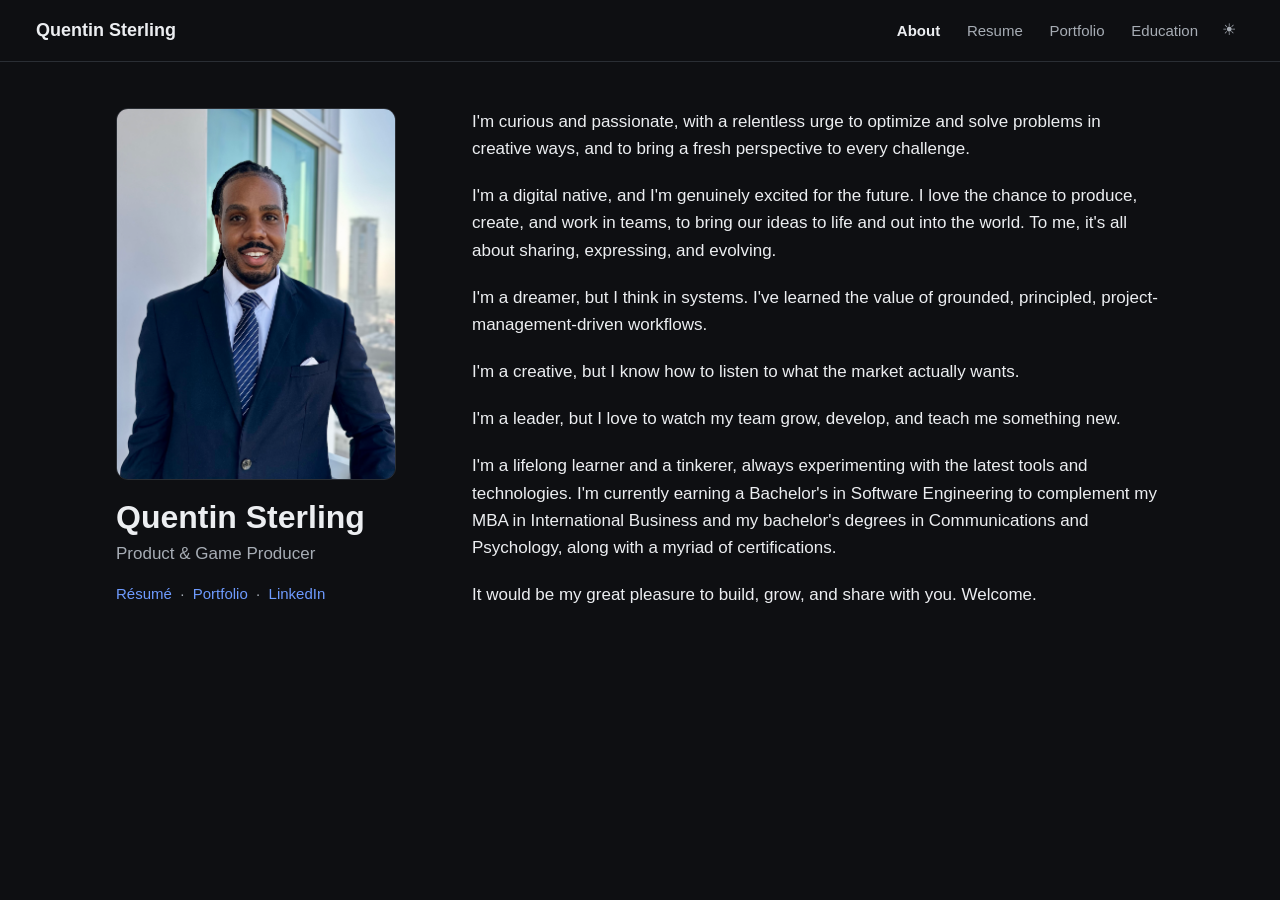
==== commit 4c958ccf: "@ Replace gamified mind map with clean portfolio site New static site: About, Resume, Portfolio (car" ====
--- a/index.html
+++ b/index.html
@@ -1,3100 +1,62 @@
 <!DOCTYPE html>
 <html lang="en">
 <head>
-<meta charset="utf-8"/>
-<meta name="viewport" content="width=device-width, initial-scale=1, maximum-scale=5, user-scalable=yes"/>
-<title>Quentin Sterling — Interactive Resume</title>
+<meta charset="UTF-8">
+<meta name="viewport" content="width=device-width, initial-scale=1.0">
+<title>Quentin Sterling | About</title>
+<script>try{var d=document.documentElement;if(localStorage.qsTheme)d.setAttribute('data-theme',localStorage.qsTheme);}catch(e){}</script>
+<link rel="stylesheet" href="site.css">
 <style>
-:root{
---gold:#d4af37;
---ink:#111;
---muted:#6b7280;
---green:#10b981;
---green-dark:#059669;
---neon-pink:#ff3cac;
---neon-blue:#4acfff;
---neon-purple:#7b5bff;
---panel-bg:#111827;
-}
-
-*{
-box-sizing:border-box;
-margin:0;
-padding:0;
-}
-
-html,body{
-margin:0;
--webkit-font-smoothing:antialiased;
--moz-osx-font-smoothing:grayscale;
-}
-
-body{
-background:#fff;
-color:var(--ink);
-font:16px/1.6 system-ui,-apple-system,Segoe UI,Roboto,Helvetica,Arial,sans-serif;
-position:relative;
--webkit-text-size-adjust:100%;
--moz-text-size-adjust:100%;
-text-size-adjust:100%;
-}
-
-.wrap{
-max-width:1024px;
-margin:24px auto;
-padding:0 18px;
-margin-top:140px;
-}
-
-.progress-top{
-position:fixed;
-top:0;
-left:0;
-right:0;
-z-index:1000;
-display:flex;
-align-items:center;
-gap:15px;
-padding:0 20px;
-height:60px;
-background:#fff;
-box-shadow:0 2px 10px rgba(0,0,0,0.1);
-}
-
-.progress-top-label{
-font-weight:700;
-font-size:14px;
-white-space:nowrap;
-color:#6fc3ff;
-letter-spacing:.4px;
-text-transform:uppercase;
-}
-
-.progress-top-bar{
-flex:1;
-height:28px;
-background:#e5e7eb;
-border-radius:999px;
-overflow:hidden;
-position:relative;
-}
-
-.progress-top-fill{
-height:100%;
-background:linear-gradient(90deg, var(--neon-purple), var(--neon-blue));
-transition:width .5s ease, background .8s ease;
-position:relative;
-}
-
-.progress-top-fill.complete{
-background:linear-gradient(90deg, var(--gold), #f6d979);
-animation:goldPulse 2s ease infinite;
-}
-
-@keyframes goldPulse{
-0%,100%{opacity:1}
-50%{opacity:.85}
-}
-
-@keyframes neonCycle{
-0%{background-position:0% 50%}
-50%{background-position:100% 50%}
-100%{background-position:0% 50%}
-}
-
-@keyframes emojiShake{
-0%,100%{transform:translate(0,0) rotate(0deg)}
-20%{transform:translate(2px,-1px) rotate(-4deg)}
-40%{transform:translate(-2px,1px) rotate(4deg)}
-60%{transform:translate(2px,-1px) rotate(-3deg)}
-80%{transform:translate(-1px,1px) rotate(3deg)}
-}
-
-.progress-top-text{
-position:absolute;
-top:50%;
-left:50%;
-transform:translate(-50%,-50%);
-font-weight:700;
-font-size:13px;
-color:#fff;
-text-shadow:0 1px 2px rgba(0,0,0,.3);
-z-index:2;
-}
-
-.progress-top-xp{
-font-weight:700;
-font-size:14px;
-color:var(--gold);
-white-space:nowrap;
-}
-
-.progress-left{
-position:fixed;
-left:18px;
-top:130px;
-width:58px;
-height:410px;
-background:rgba(7,10,20,.92);
-border-radius:20px;
-box-shadow:0 18px 35px rgba(0,0,0,.45);
-z-index:940;
-padding:14px 10px;
-display:flex;
-flex-direction:column;
-align-items:center;
-border:1px solid rgba(74,207,255,.2);
-}
-
-.progress-left-icon{
-font-size:24px;
-margin-bottom:8px;
-color:var(--neon-blue);
-}
-
-.progress-left-bar{
-flex:1;
-width:34px;
-background:rgba(23,31,51,.9);
-border-radius:999px;
-position:relative;
-display:flex;
-flex-direction:column-reverse;
-overflow:hidden;
-border:1px solid rgba(74,207,255,.2);
-}
-
-.progress-left-fill{
-width:100%;
-background:linear-gradient(180deg, var(--neon-blue), var(--neon-pink));
-transition:height .5s ease;
-background-size:200% 200%;
-animation:neonCycle 8s ease infinite;
-}
-
-.progress-left-percent{
-margin-top:8px;
-font-weight:700;
-font-size:11px;
-color:var(--neon-blue);
-letter-spacing:.4px;
-text-transform:uppercase;
-}
-
-.achievement-panel{
-position:fixed;
-right:32px;
-top:130px;
-width:320px;
-max-height:calc(100vh - 160px);
-background:#fff;
-border-radius:24px;
-padding:18px;
-box-shadow:0 18px 40px rgba(0,0,0,.2);
-z-index:950;
-overflow:hidden;
-transition:transform .3s ease, max-height .3s ease;
-display:flex;
-flex-direction:column;
-gap:16px;
-border:2px solid #e5e7eb;
-}
-
-.achievement-panel.collapsed{
-max-height:60px;
-overflow:hidden;
-}
-
-.achievement-header{
-padding:12px 16px;
-border-radius:12px;
-background:#f3f4f6;
-color:var(--ink);
-font-weight:800;
-font-size:15px;
-display:flex;
-justify-content:space-between;
-align-items:center;
-cursor:pointer;
-user-select:none;
-letter-spacing:.6px;
-border:1px solid #e5e7eb;
-}
-
-.achievement-header span:first-child{
-display:flex;
-align-items:center;
-gap:8px;
-}
-
-.achievement-toggle{
-font-size:18px;
-transition:transform .3s ease;
-color:var(--ink);
-}
-
-.achievement-panel.collapsed .achievement-toggle{
-transform:rotate(90deg);
-}
-
-.achievement-body{
-flex:1;
-overflow-y:auto;
-padding:4px 6px 6px;
-}
-
-.achievement-body::-webkit-scrollbar{
-width:6px;
-}
-
-.achievement-body::-webkit-scrollbar-thumb{
-background:linear-gradient(180deg,var(--neon-blue),var(--neon-pink));
-border-radius:999px;
-}
-
-.achievement-body{
-scrollbar-width:thin;
-scrollbar-color:var(--neon-blue) transparent;
-}
-
-.achievement-counter{
-font-weight:700;
-margin-bottom:12px;
-color:var(--gold);
-font-size:15px;
-text-transform:uppercase;
-letter-spacing:.8px;
-}
-
-#achievementList{
-display:grid;
-grid-template-columns:repeat(2,minmax(0,1fr));
-gap:10px;
-}
-
-.achievement-item{
-display:flex;
-flex-direction:column;
-align-items:center;
-gap:6px;
-padding:10px 8px;
-background:#fafafa;
-border-radius:12px;
-box-shadow:0 2px 8px rgba(0,0,0,.1);
-transition:transform .3s ease, box-shadow .3s ease;
-border:1px solid #e5e7eb;
-text-align:center;
-}
-
-.achievement-item.unlocked{
-background:#f0fdf4;
-box-shadow:0 4px 12px rgba(16,185,129,.15);
-transform:translateY(-2px);
-border-color:#10b981;
-}
-
-.achievement-item.locked{
-opacity:.65;
-}
-
-.achievement-icon{
-font-size:24px;
-line-height:1;
-}
-
-.achievement-item.unlocked .achievement-icon{
-animation:emojiShake 1.8s ease-in-out infinite;
-}
-
-.achievement-info{
-width:100%;
-}
-
-.achievement-name{
-font-weight:600;
-font-size:11px;
-color:var(--ink);
-line-height:1.3;
-word-wrap:break-word;
-}
-
-.achievement-hint{
-font-size:10px;
-color:var(--muted);
-font-style:italic;
-margin-top:2px;
-line-height:1.2;
-}
-
-.achievement-xp{
-font-size:10px;
-color:var(--gold);
-font-weight:700;
-}
-
-.xp-float{
-position:fixed;
-font-weight:800;
-font-size:20px;
-color:var(--gold);
-pointer-events:none;
-z-index:9999;
-text-shadow:0 2px 4px rgba(0,0,0,.3);
-animation:floatUp 1.5s ease forwards;
-}
-
-@keyframes floatUp{
-0%{
-opacity:1;
-transform:translateY(0) scale(1);
-}
-100%{
-opacity:0;
-transform:translateY(-100px) scale(1.3);
-}
-}
-
-.sparkle{
-position:absolute;
-width:4px;
-height:4px;
-background:var(--gold);
-border-radius:50%;
-pointer-events:none;
-animation:sparkleAnim .8s ease forwards;
-}
-
-@keyframes sparkleAnim{
-0%{
-opacity:1;
-transform:translate(0,0) scale(1);
-}
-100%{
-opacity:0;
-transform:translate(var(--tx),var(--ty)) scale(0);
-}
-}
-
-.start-screen{
-position:fixed;
-inset:0;
-background:#000;
-z-index:10001;
-display:flex;
-align-items:center;
-justify-content:center;
-overflow:hidden;
-perspective:800px;
-}
-
-.start-screen.hidden{
-display:none;
-}
-
-.starfield{
-position:absolute;
-inset:0;
-overflow:hidden;
-}
-
-.star{
-position:absolute;
-background:#fff;
-border-radius:50%;
-animation:starMove linear infinite;
-}
-
-@keyframes starMove{
-from{
-transform:translateZ(0) translateX(0);
-opacity:0;
-}
-10%{
-opacity:1;
-}
-90%{
-opacity:1;
-}
-to{
-transform:translateZ(1500px) translateX(calc(var(--x-drift) * 300px));
-opacity:0;
-}
-}
-
-.intro-container{
-position:relative;
-z-index:2;
-width:100%;
-height:100%;
-display:flex;
-align-items:center;
-justify-content:center;
-perspective:1000px;
-}
-
-.name-3d{
-position:absolute;
-font-size:80px;
-font-weight:900;
-color:var(--gold);
-text-transform:uppercase;
-letter-spacing:8px;
-text-shadow:0 0 40px rgba(212,175,55,.8), 0 0 80px rgba(212,175,55,.6);
-transform-style:preserve-3d;
-animation:starWarsIntro 4s cubic-bezier(0.25, 0.46, 0.45, 0.94) forwards;
-opacity:0;
-}
-
-@keyframes starWarsIntro{
-0%{
-transform:translateZ(-1500px) translateY(800px) rotateX(25deg);
-opacity:0;
-}
-20%{
-opacity:1;
-}
-100%{
-transform:translateZ(0) translateY(0) rotateX(0);
-opacity:1;
-}
-}
-
-.start-content{
-position:relative;
-text-align:center;
-padding:48px 56px;
-background:rgba(7,10,20,.95);
-border-radius:24px;
-display:flex;
-flex-direction:column;
-align-items:center;
-gap:24px;
-box-shadow:0 30px 60px rgba(0,0,0,.7);
-opacity:0;
-animation:contentFadeIn .8s ease 4.2s forwards;
-border:2px solid rgba(212,175,55,.3);
-}
-
-@keyframes contentFadeIn{
-from{
-opacity:0;
-transform:scale(.9);
-}
-to{
-opacity:1;
-transform:scale(1);
-}
-}
-
-.start-subtitle{
-font-size:20px;
-color:#cad2ff;
-font-weight:400;
-letter-spacing:1px;
-}
-
-.play-button{
-margin-bottom:4px;
-padding:20px 60px;
-font-size:24px;
-font-weight:800;
-background:var(--gold);
-color:#000;
-border:3px solid var(--gold);
-border-radius:12px;
-cursor:pointer;
-transition:all .3s ease;
-text-transform:uppercase;
-letter-spacing:2px;
-box-shadow:0 8px 20px rgba(212,175,55,.4);
-}
-
-.play-button:hover{
-background:#000;
-color:var(--gold);
-transform:scale(1.05);
-box-shadow:0 12px 30px rgba(212,175,55,.6);
-}
-
-.start-actions{
-display:flex;
-gap:18px;
-flex-wrap:wrap;
-justify-content:center;
-}
-
-.start-secondary-btn{
-padding:12px 20px;
-border-radius:999px;
-font-weight:700;
-border:2px solid var(--neon-blue);
-color:var(--neon-blue);
-background:transparent;
-cursor:pointer;
-transition:all .3s ease;
-min-width:170px;
-text-transform:uppercase;
-letter-spacing:.6px;
-}
-
-.start-secondary-btn:hover{
-background:var(--neon-blue);
-color:#02121f;
-box-shadow:0 10px 24px rgba(74,207,255,.45);
-transform:translateY(-3px);
-}
-
-.start-encouragement{
-margin-top:4px;
-font-size:15px;
-color:#9ce5ff;
-letter-spacing:.6px;
-text-transform:uppercase;
-}
-
-.completion-dock{
-position:fixed;
-right:16px;
-bottom:16px;
-background:rgba(7,10,20,.95);
-border-radius:18px;
-box-shadow:0 18px 35px rgba(0,0,0,.6);
-padding:16px 18px;
-max-width:260px;
-display:none;
-flex-direction:column;
-gap:10px;
-z-index:960;
-border:1px solid rgba(74,207,255,.3);
-}
-
-.completion-dock.show{
-display:flex;
-animation:fadeIn .4s ease;
-}
-
-.completion-dock-title{
-font-weight:800;
-font-size:14px;
-color:var(--neon-blue);
-text-transform:uppercase;
-letter-spacing:.5px;
-}
-
-.completion-dock-actions{
-display:flex;
-flex-direction:column;
-gap:6px;
-}
-
-.completion-dock button,.completion-dock a{
-padding:8px 12px;
-border-radius:999px;
-font-weight:600;
-text-align:center;
-text-decoration:none;
-border:2px solid var(--neon-blue);
-color:var(--neon-blue);
-background:transparent;
-transition:all .3s ease;
-text-transform:uppercase;
-letter-spacing:.4px;
-font-size:12px;
-}
-
-.completion-dock button:hover,.completion-dock a:hover{
-background:var(--neon-blue);
-color:#02121f;
-transform:translateY(-2px);
-box-shadow:0 10px 22px rgba(74,207,255,.35);
-}
-
-.xp-burst{
-position:fixed;
-pointer-events:none;
-z-index:1100;
-opacity:0;
-animation:xpBurst .9s ease forwards;
-}
-
-.xp-burst > span{
-display:block;
-font-weight:800;
-color:var(--neon-pink);
-text-shadow:0 2px 6px rgba(0,0,0,.45);
-font-size:18px;
-transform-origin:center;
-}
-
-@keyframes xpBurst{
-0%{opacity:0;transform:scale(.6)}
-40%{opacity:1;transform:scale(1.05)}
-100%{opacity:0;transform:scale(1.4) translateY(-40px)}
-}
-
-.completion-modal{
-position:fixed;
-inset:0;
-background:rgba(7,10,20,.86);
-z-index:15000;
-display:none;
-align-items:center;
-justify-content:center;
-padding:20px;
-animation:fadeIn .5s ease;
-}
-
-.completion-modal.show{
-display:flex;
-}
-
-.completion-content{
-background:rgba(7,10,20,.95);
-border-radius:28px;
-max-width:680px;
-width:100%;
-max-height:90vh;
-overflow-y:auto;
-padding:40px 48px;
-position:relative;
-border:3px solid transparent;
-box-shadow:0 30px 80px rgba(0,0,0,.6);
-}
-
-.completion-content::before{
-content:"";
-position:absolute;
-inset:0;
-border-radius:28px;
-border:3px solid transparent;
-background:linear-gradient(120deg,var(--neon-blue),var(--neon-purple),var(--neon-pink)) border-box;
-background-size:260% 260%;
-animation:neonCycle 10s ease infinite;
--webkit-mask:linear-gradient(#fff 0 0) padding-box,linear-gradient(#fff 0 0);
--webkit-mask-composite:xor;
-mask-composite:exclude;
-pointer-events:none;
-}
-
-.completion-content > *{
-position:relative;
-}
-
-.completion-title{
-font-size:28px;
-font-weight:800;
-text-align:center;
-color:#fef6ff;
-margin-bottom:24px;
-letter-spacing:1px;
-text-transform:uppercase;
-text-shadow:0 0 25px rgba(123,91,255,.55);
-}
-
-.completion-stats{
-background:rgba(12,16,30,.9);
-padding:20px;
-border-radius:16px;
-margin-bottom:24px;
-border:1px solid rgba(74,207,255,.18);
-display:grid;
-gap:12px;
-}
-
-.stat-row{
-display:flex;
-justify-content:space-between;
-align-items:center;
-padding:4px 0;
-}
-
-.stat-label{
-font-weight:600;
-display:flex;
-align-items:center;
-gap:8px;
-color:#9ca7ff;
-letter-spacing:.3px;
-text-transform:uppercase;
-font-size:12px;
-}
-
-.stat-value{
-font-weight:800;
-color:#fef6ff;
-font-size:15px;
-}
-
-.completion-message{
-text-align:center;
-font-size:14px;
-line-height:1.6;
-margin-bottom:24px;
-padding:16px;
-border-radius:14px;
-background:rgba(123,91,255,.12);
-color:#d5d8ff;
-border:1px solid rgba(123,91,255,.35);
-}
-
-.completion-divider{
-height:2px;
-background:linear-gradient(90deg,transparent,var(--neon-purple),var(--neon-pink),transparent);
-margin:24px 0;
-}
-
-.completion-section-title{
-font-size:16px;
-font-weight:800;
-color:#a7b4ff;
-text-transform:uppercase;
-letter-spacing:.5px;
-margin-bottom:12px;
-}
-
-.completion-primary{
-display:flex;
-flex-direction:column;
-gap:12px;
-margin-bottom:12px;
-}
-
-.completion-secondary{
-display:flex;
-flex-wrap:wrap;
-gap:10px;
-justify-content:center;
-margin-bottom:12px;
-}
-
-.completion-footer{
-margin-top:20px;
-display:flex;
-flex-direction:column;
-gap:10px;
-}
-
-.completion-footer-actions{
-display:flex;
-flex-wrap:wrap;
-gap:10px;
-justify-content:center;
-}
-
-.cta-btn{
-padding:12px 18px;
-border-radius:999px;
-font-weight:700;
-text-decoration:none;
-transition:all .3s ease;
-border:2px solid transparent;
-font-size:13px;
-cursor:pointer;
-display:inline-flex;
-align-items:center;
-gap:8px;
-text-transform:uppercase;
-letter-spacing:.5px;
-justify-content:center;
-}
-
-.cta-btn-primary{
-background:linear-gradient(120deg,var(--neon-pink),var(--neon-purple));
-color:#05060f;
-border:none;
-box-shadow:0 16px 32px rgba(255,60,172,.35);
-}
-
-.cta-btn-primary:hover{
-filter:brightness(1.08);
-transform:translateY(-3px);
-}
-
-.cta-btn-secondary{
-background:transparent;
-color:var(--neon-blue);
-border:2px solid var(--neon-blue);
-box-shadow:0 12px 24px rgba(74,207,255,.25);
-}
-
-.cta-btn-secondary:hover{
-background:var(--neon-blue);
-color:#02121f;
-transform:translateY(-3px);
-}
-
-.cta-btn-ghost{
-background:transparent;
-color:#f5f5f5;
-border:2px solid rgba(255,255,255,.25);
-}
-
-.cta-btn-ghost:hover{
-border-color:rgba(74,207,255,.6);
-color:var(--neon-blue);
-transform:translateY(-2px);
-}
-
-.next-levels{
-background:rgba(11,15,28,.92);
-padding:20px;
-border-radius:16px;
-border:1px solid rgba(74,207,255,.18);
-display:flex;
-flex-direction:column;
-gap:10px;
-}
-
-.level-item{
-display:flex;
-align-items:center;
-gap:14px;
-padding:12px;
-background:rgba(18,24,38,.85);
-border-radius:12px;
-border:1px solid rgba(74,207,255,.12);
-}
-
-.level-item.locked{
-opacity:.85;
-}
-
-.level-number{
-width:38px;
-height:38px;
-border-radius:50%;
-background:linear-gradient(140deg,var(--neon-blue),var(--neon-purple));
-color:#05060f;
-font-weight:800;
-display:flex;
-align-items:center;
-justify-content:center;
-font-size:15px;
-flex-shrink:0;
-}
-
-.level-info{
-flex:1;
-}
-
-.level-name{
-font-weight:700;
-font-size:13px;
-color:#e5e7ff;
-text-transform:uppercase;
-letter-spacing:.5px;
-}
-
-.level-desc{
-font-size:11px;
-color:#94a3ff;
-}
-
-.settings-button{
-position:fixed;
-bottom:20px;
-right:20px;
-width:50px;
-height:50px;
-border-radius:50%;
-background:var(--gold);
-border:none;
-cursor:pointer;
-display:flex;
-align-items:center;
-justify-content:center;
-font-size:24px;
-box-shadow:0 4px 12px rgba(0,0,0,.2);
-z-index:998;
-transition:all .3s ease;
-}
-
-.settings-button:hover{
-transform:scale(1.1) rotate(90deg);
-box-shadow:0 6px 20px rgba(212,175,55,.4);
-}
-
-.settings-panel{
-position:fixed;
-bottom:80px;
-right:20px;
-background:#fff;
-border-radius:12px;
-padding:20px;
-box-shadow:0 8px 30px rgba(0,0,0,.2);
-z-index:13000;
-min-width:200px;
-display:none;
-}
-
-.settings-panel.show{
-display:block;
-animation:fadeIn .3s ease;
-}
-
-.setting-item{
-display:flex;
-justify-content:space-between;
-align-items:center;
-padding:10px 0;
-border-bottom:1px solid #e5e7eb;
-}
-
-.setting-item:last-child{
-border-bottom:none;
-}
-
-.setting-label{
-font-weight:600;
-font-size:14px;
-}
-
-.toggle-switch{
-width:50px;
-height:26px;
-background:#ccc;
-border-radius:13px;
-position:relative;
-cursor:pointer;
-transition:background .3s ease;
-}
-
-.toggle-switch.on{
-background:var(--gold);
-}
-
-.toggle-slider{
-width:22px;
-height:22px;
-background:#fff;
-border-radius:50%;
-position:absolute;
-top:2px;
-left:2px;
-transition:left .3s ease;
-box-shadow:0 2px 4px rgba(0,0,0,.2);
-}
-
-.toggle-switch.on .toggle-slider{
-left:26px;
-}
-
-.leaderboard-button{
-position:fixed;
-bottom:20px;
-right:80px;
-width:50px;
-height:50px;
-border-radius:50%;
-background:var(--gold);
-border:none;
-cursor:pointer;
-display:flex;
-align-items:center;
-justify-content:center;
-font-size:24px;
-box-shadow:0 4px 12px rgba(0,0,0,.2);
-z-index:998;
-transition:all .3s ease;
-}
-
-.leaderboard-button:hover{
-transform:scale(1.1);
-box-shadow:0 6px 20px rgba(212,175,55,.4);
-}
-
-.leaderboard-modal{
-position:fixed;
-inset:0;
-background:rgba(0,0,0,.85);
-z-index:14000;
-display:none;
-align-items:center;
-justify-content:center;
-padding:20px;
-}
-
-.leaderboard-modal.show{
-display:flex;
-animation:fadeIn .3s ease;
-}
-
-.leaderboard-content{
-position:relative;
-background:rgba(7,10,20,.94);
-border-radius:24px;
-max-width:520px;
-width:100%;
-max-height:80vh;
-overflow-y:auto;
-padding:36px 40px;
-border:2px solid transparent;
-box-shadow:0 20px 50px rgba(0,0,0,.55);
-}
-
-.leaderboard-content::before{
-content:"";
-position:absolute;
-inset:0;
-border-radius:24px;
-border:2px solid transparent;
-background:linear-gradient(120deg,var(--neon-blue),var(--neon-purple),var(--neon-pink)) border-box;
-background-size:250% 250%;
-animation:neonCycle 10s ease infinite;
--webkit-mask:linear-gradient(#fff 0 0) padding-box,linear-gradient(#fff 0 0);
--webkit-mask-composite:xor;
-mask-composite:exclude;
-pointer-events:none;
-}
-
-.leaderboard-content > *{
-position:relative;
-}
-
-.leaderboard-title{
-font-size:24px;
-font-weight:800;
-text-align:center;
-color:var(--gold);
-margin-bottom:20px;
-display:flex;
-align-items:center;
-justify-content:center;
-gap:10px;
-}
-
-.leaderboard-cta{
-margin-bottom:16px;
-text-align:center;
-font-size:13px;
-color:var(--muted);
-font-weight:600;
-letter-spacing:.4px;
-}
-
-.leaderboard-list{
-list-style:none;
-margin:0;
-padding:0;
-}
-
-.leaderboard-item{
-display:flex;
-justify-content:space-between;
-align-items:center;
-padding:14px 16px;
-margin-bottom:10px;
-background:rgba(12,16,30,.9);
-border-radius:14px;
-border:1px solid rgba(74,207,255,.16);
-box-shadow:0 12px 24px rgba(0,0,0,.35);
-}
-
-.leaderboard-item.current{
-border-color:var(--neon-pink);
-background:rgba(45,32,72,.9);
-}
-
-.leaderboard-rank{
-font-weight:800;
-font-size:18px;
-color:var(--neon-pink);
-width:48px;
-}
-
-.leaderboard-name{
-flex:1;
-font-weight:600;
-color:#f5f7ff;
-}
-
-.leaderboard-score{
-font-weight:800;
-color:var(--neon-blue);
-}
-
-.leaderboard-details{
-flex:1;
-display:flex;
-flex-direction:column;
-gap:4px;
-}
-
-.leaderboard-meta{
-font-size:11px;
-color:var(--muted);
-}
-
-.leaderboard-entry{
-background:#f9fafb;
-padding:16px;
-border-radius:8px;
-border:1px solid #e5e7eb;
-margin:20px 0;
-}
-
-.leaderboard-entry-controls{
-display:flex;
-gap:10px;
-flex-wrap:wrap;
-}
-
-.leaderboard-entry input{
-flex:1;
-min-width:180px;
-padding:10px;
-border:2px solid #e5e7eb;
-border-radius:6px;
-font-size:14px;
-}
-
-.leaderboard-feedback{
-margin-top:10px;
-font-size:12px;
-color:var(--muted);
-}
-
-.leaderboard-feedback.success{
-color:var(--green);
-}
-
-.leaderboard-feedback.error{
-color:#b91c1c;
-}
-
-.finish-button{
-position:fixed;
-bottom:20px;
-left:50%;
-transform:translateX(-50%);
-padding:14px 32px;
-background:var(--gold);
-color:#000;
-border:3px solid var(--gold);
-border-radius:999px;
-font-weight:800;
-font-size:16px;
-text-transform:uppercase;
-letter-spacing:1px;
-cursor:pointer;
-box-shadow:0 8px 24px rgba(212,175,55,.5);
-z-index:1001;
-transition:all .3s ease;
-display:none;
-}
-
-.finish-button.show{
-display:block;
-animation:fadeIn .5s ease;
-}
-
-.finish-button:hover{
-transform:translateX(-50%) translateY(-3px);
-box-shadow:0 12px 32px rgba(212,175,55,.7);
-}
-
-body.dark-mode{
-background:#1a1a1a;
-color:#e5e7eb;
-}
-
-body.dark-mode .wrap{
-color:#e5e7eb;
-}
-
-body.dark-mode .section .h{
-color:#e5e7eb;
-}
-
-body.dark-mode .tab{
-background:#2a2a2a;
-color:#e5e7eb;
-border-color:#3a3a3a;
-}
-
-body.dark-mode .sub{
-background:#2a2a2a;
-}
-
-body.dark-mode .sub:hover{
-background:#333;
-}
-
-body.dark-mode .sub .company-name,
-body.dark-mode .sub .position-name{
-color:#e5e7eb;
-}
-
-body.dark-mode .meta{
-color:#9ca3af;
-}
-
-body.dark-mode .list li{
-color:#e5e7eb;
-}
-
-body.dark-mode .skill-item{
-color:#e5e7eb;
-}
-
-body.dark-mode .progress-top{
-background:#2a2a2a;
-}
-
-body.dark-mode .progress-left{
-background:rgba(7,10,20,.92);
-}
-
-body.dark-mode .achievement-panel{
-background:#2a2a2a;
-border-color:#3a3a3a;
-}
-
-body.dark-mode .achievement-header{
-background:#1f1f1f;
-color:#e5e7eb;
-border-color:#3a3a3a;
-}
-
-body.dark-mode .achievement-toggle{
-color:#e5e7eb;
-}
-
-body.dark-mode .achievement-counter{
-color:var(--gold);
-}
-
-body.dark-mode .achievement-item{
-background:#1f1f1f;
-border-color:#3a3a3a;
-}
-
-body.dark-mode .achievement-item.unlocked{
-background:#1a3a2a;
-border-color:#10b981;
-}
-
-body.dark-mode .achievement-name{
-color:#e5e7eb;
-}
-
-body.dark-mode .achievement-hint{
-color:#9ca3af;
-}
-
-body.dark-mode .settings-panel{
-background:#2a2a2a;
-color:#e5e7eb;
-}
-
-body.dark-mode .leaderboard-content{
-background:rgba(7,10,20,.94);
-color:#e5e7eb;
-}
-
-body.dark-mode .leaderboard-item{
-background:rgba(22,28,45,.9);
-border-color:rgba(74,207,255,.18);
-}
-
-body.dark-mode .completion-content{
-background:rgba(7,10,20,.95);
-color:#e5e7eb;
-}
-
-body.dark-mode .completion-dock{
-background:rgba(7,10,20,.92);
-color:#e5e7eb;
-}
-
-body.dark-mode .completion-dock button,body.dark-mode .completion-dock a{
-color:var(--neon-blue);
-border-color:var(--neon-blue);
-}
-
-body.dark-mode .completion-dock button:hover,body.dark-mode .completion-dock a:hover{
-background:var(--neon-blue);
-color:#02121f;
-}
-
-body.dark-mode .leaderboard-cta{
-color:#9ca3af;
-}
-
-body.dark-mode .leaderboard-entry{
-background:#2a2a2a;
-border-color:#3a3a3a;
-}
-
-body.dark-mode .leaderboard-entry input{
-background:#1f1f1f;
-color:#e5e7eb;
-border-color:#3a3a3a;
-}
-
-body.dark-mode .leaderboard-meta{
-color:#9ca3af;
-}
-
-body.dark-mode .leaderboard-feedback{
-color:#9ca3af;
-}
-
-body.dark-mode .leaderboard-feedback.error{
-color:#f87171;
-}
-
-body.dark-mode .leaderboard-feedback.success{
-color:var(--green);
-}
-
-.tabs{
-display:flex;
-flex-wrap:wrap;
-gap:10px;
-justify-content:center;
-margin:6px 0 32px;
-position:fixed;
-top:60px;
-left:50%;
-transform:translateX(-50%);
-background:transparent;
-padding:12px 20px;
-z-index:999;
-max-width:fit-content;
-}
-
-.tab{
-appearance:none;
-cursor:pointer;
-border:2px solid #e5e7eb;
-background:#fff;
-color:var(--ink);
-padding:10px 18px;
-border-radius:12px;
-font-weight:700;
-transition:all .4s ease;
-box-shadow:0 2px 8px rgba(0,0,0,.08);
-}
-
-.tab:hover{
-border-color:var(--gold);
-color:#000;
-transform:scale(1.03);
-box-shadow:0 4px 12px rgba(212,175,55,.3);
-}
-
-.tab.clicked{
-background:var(--gold);
-color:#000;
-border-color:var(--gold);
-animation:tabClick .6s ease;
-}
-
-@keyframes tabClick{
-0%{transform:scale(1);background:var(--gold)}
-50%{transform:scale(1.08);background:var(--gold)}
-100%{transform:scale(1);background:#fff;border-color:var(--gold)}
-}
-
-.section{
-margin:28px 0;
-}
-
-.h{
-display:flex;
-align-items:center;
-gap:10px;
-width:100%;
-text-align:left;
-padding:16px 0;
-border:none;
-background:transparent;
-font-weight:800;
-font-size:22px;
-cursor:pointer;
-transition:all .5s ease;
-color:var(--ink);
-}
-
-.h:hover{
-transform:translateX(10px);
-color:var(--gold);
-}
-
-.h .caret{
-width:18px;
-height:18px;
-display:inline-grid;
-place-items:center;
-color:#94a3b8;
-transition:all .4s ease;
-}
-
-.h:hover .caret{
-color:var(--gold);
-transform:rotate(90deg);
-}
-
-.h.centering{
-animation:slideCenter 1.8s ease forwards;
-}
-
-@keyframes slideCenter{
-0%{
-transform:translateX(0);
-color:var(--ink);
-}
-50%{
-transform:translateX(calc(50vw - 50%));
-color:var(--gold);
-text-shadow:0 0 25px rgba(212,175,55,.8);
-}
-100%{
-transform:translateX(calc(50vw - 50%));
-color:var(--gold);
-text-shadow:0 0 25px rgba(212,175,55,.8);
-}
-}
-
-.panel{
-display:none;
-padding:0 0 18px 0;
-}
-
-.panel.show{
-display:block;
-animation:fadeIn .6s ease;
-}
-
-@keyframes fadeIn{
-from{
-opacity:0;
-transform:translateY(-12px);
-}
-to{
-opacity:1;
-transform:none;
-}
-}
-
-.meta{
-color:var(--muted);
-font-style:italic;
-font-size:14px;
-}
-
-.sub{
-margin:20px 0;
-padding:18px;
-background:#fafafa;
-border-radius:8px;
-transition:all .4s ease;
-}
-
-.sub:hover{
-background:#f0f0f0;
-transform:translateX(6px);
-}
-
-.sub .sub-h{
-width:100%;
-text-align:left;
-background:transparent;
-border:0;
-padding:0;
-cursor:pointer;
-display:flex;
-align-items:flex-start;
-gap:10px;
-font-weight:700;
-font-size:17px;
-}
-
-.sub .sub-h .caret{
-width:14px;
-height:14px;
-color:#94a3b8;
-transition:all .4s ease;
-margin-top:4px;
-flex-shrink:0;
-}
-
-.sub .sub-h:hover .caret{
-color:var(--gold);
-transform:rotate(90deg);
-}
-
-.job-header{
-display:flex;
-justify-content:space-between;
-flex:1;
-gap:20px;
-}
-
-.job-title{
-display:flex;
-flex-direction:column;
-gap:4px;
-}
-
-.company-name{
-font-size:18px;
-color:var(--ink);
-}
-
-.position-name{
-font-size:16px;
-font-weight:600;
-color:var(--muted);
-}
-
-.job-meta{
-display:flex;
-flex-direction:column;
-gap:4px;
-text-align:right;
-align-items:flex-end;
-}
-
-.sub .sub-p{
-display:none;
-margin-top:12px;
-}
-
-.sub .sub-p.show{
-display:block;
-}
-
-.list{
-margin:10px 0 6px 20px;
-padding:0;
-list-style:disc;
-}
-
-.list li{
-opacity:1;
-margin:8px 0;
-transition:all .4s ease;
-color:var(--ink);
-}
-
-.list li:hover{
-color:var(--gold);
-}
-
-.metric{
-font-weight:800;
-color:var(--ink);
-transition:all .3s ease;
-}
-
-.list li:hover .metric{
-color:var(--gold);
-text-shadow:0 0 8px rgba(212,175,55,.6);
-}
-
-.skills-grid{
-display:grid;
-grid-template-columns:repeat(2,1fr);
-gap:20px 40px;
-margin:20px 0;
-}
-
-.skill-item{
-padding:10px 0;
-font-weight:500;
-color:var(--ink);
-transition:all .4s ease;
-opacity:1;
-}
-
-.skill-item:hover{
-color:var(--gold);
-transform:translateX(8px);
-}
-
-#p-certs .list, #p-honors .list{
-list-style:none;
-margin-left:0;
-}
-
-#p-certs .list li, #p-honors .list li{
-padding:8px 0;
-transition:all .4s ease;
-opacity:1;
-color:var(--ink);
-}
-
-#p-certs .list li:hover, #p-honors .list li:hover{
-color:var(--gold);
-transform:translateX(8px);
-}
-
-#p-certs .list{
-display:grid;
-grid-template-columns:repeat(2,1fr);
-gap:10px 30px;
-}
-
-#p-honors .list{
-display:grid;
-grid-template-columns:repeat(2,1fr);
-gap:10px 30px;
-}
-
-@media (max-width: 1400px) {
-.achievement-panel{right:20px;width:280px}
-.progress-left{left:12px}
-}
-
-@media (max-width: 1200px) {
-.achievement-panel{width:260px;top:120px}
-#achievementList{grid-template-columns:1fr}
-}
-
-@media (max-width: 1024px) {
-.wrap{margin-top:160px;padding:0 12px}
-.progress-left{display:none}
-.achievement-panel{
-right:12px;width:240px;top:110px;max-height:calc(100vh - 140px);
-}
-.tabs{padding:8px 12px;gap:8px}
-.tab{padding:8px 14px;font-size:14px}
-}
-
-@media (max-width: 768px) {
-html, body{
-overflow-x:hidden;
-width:100%;
-position:relative;
-}
-
-body{
-font-size:14px;
--webkit-text-size-adjust:100%;
-touch-action:manipulation;
-}
-
-.wrap{
-margin-top:100px;
-padding:0 12px;
-width:100%;
-overflow-x:hidden;
-padding-bottom:80px;
-}
-
-.progress-top{
-height:auto;
-min-height:50px;
-padding:8px 12px;
-gap:8px;
-flex-wrap:wrap;
-}
-
-.progress-top-label{font-size:11px}
-.progress-top-bar{height:20px;min-width:120px}
-.progress-top-text{font-size:10px}
-.progress-top-xp{font-size:11px}
-
-.tabs{
-top:auto;
-bottom:auto;
-position:relative;
-margin:10px 0;
-padding:8px;
-gap:6px;
-width:100%;
-overflow-x:auto;
--webkit-overflow-scrolling:touch;
-transform:none;
-left:auto;
-}
-
-.tab{
-padding:8px 12px;
-font-size:12px;
-box-shadow:0 1px 4px rgba(0,0,0,.1);
-white-space:nowrap;
-min-width:auto;
-}
-
-.achievement-panel{
-position:fixed;
-bottom:90px;
-top:auto;
-right:12px;
-left:12px;
-width:auto;
-max-width:none;
-max-height:200px;
-z-index:950;
-}
-
-.achievement-panel.collapsed{max-height:44px}
-.achievement-header{padding:10px 12px;font-size:12px}
-
-#achievementList{
-grid-template-columns:repeat(2,minmax(0,1fr));
-gap:8px;
-max-height:120px;
-overflow-y:auto;
-}
-
-.achievement-item{
-padding:8px 6px;
-gap:4px;
-font-size:11px;
-}
-
-.achievement-icon{
-font-size:20px;
-}
-
-.achievement-name{
-font-size:10px;
-}
-
-.achievement-hint{
-font-size:9px;
-}
-
-.sub{padding:12px}
-
-.job-header{
-flex-direction:column;
-gap:8px;
-}
-
-.job-meta{
-text-align:left;
-align-items:flex-start;
-font-size:12px;
-}
-
-.skills-grid{grid-template-columns:1fr}
-#p-certs .list{grid-template-columns:1fr}
-#p-honors .list{grid-template-columns:1fr}
-
-.completion-modal, .leaderboard-modal{
-max-width:95%;
-max-height:85vh;
-padding:16px;
-margin:0 10px;
-}
-
-.completion-dock{
-right:12px;
-bottom:12px;
-max-width:220px;
-padding:12px 14px;
-}
-
-.settings-button,.leaderboard-button{
-bottom:16px;
-}
-
-.leaderboard-button{
-right:76px;
-}
-
-.finish-button{
-bottom:16px;
-padding:12px 24px;
-font-size:14px;
-}
-
-button, .tab, .cta-btn{
-min-height:44px;
-padding:12px 16px;
-}
-
-.name-3d{
-font-size:48px;
-letter-spacing:4px;
-}
-}
-
-@media (max-width: 480px) {
-body{font-size:13px}
-
-.wrap{
-margin-top:90px;
-padding:0 10px;
-width:100%;
-padding-bottom:80px;
-}
-
-.progress-top{
-height:auto;
-min-height:45px;
-padding:6px 8px;
-gap:6px;
-}
-
-.progress-top-label{display:none}
-
-.progress-top-bar{
-min-width:100px;
-height:18px;
-}
-
-.tabs{
-gap:4px;
-padding:6px;
-margin:8px 0;
-overflow-x:auto;
-}
-
-.tab{
-padding:8px 12px;
-font-size:11px;
-min-height:40px;
-}
-
-.achievement-panel{
-max-width:100%;
-right:8px;
-left:8px;
-width:auto;
-bottom:80px;
-max-height:180px;
-}
-
-#achievementList{
-grid-template-columns:1fr;
-}
-
-.achievement-item{
-font-size:11px;
-padding:6px;
-}
-
-.settings-button,.leaderboard-button{
-width:44px;
-height:44px;
-font-size:18px;
-bottom:12px;
-}
-
-.leaderboard-button{right:56px}
-
-.start-content{padding:24px 16px}
-
-.start-subtitle{font-size:14px}
-
-.play-button{
-padding:14px 32px;
-font-size:18px;
-min-height:50px;
-}
-
-.completion-dock{
-max-width:200px;
-padding:10px 12px;
-right:8px;
-bottom:8px;
-}
-
-a, button, .tab, input, select{
-min-height:40px;
-padding:10px 14px;
-}
-
-.h{
-font-size:16px;
-padding:14px 12px;
-}
-
-.sub .sub-h{
-font-size:15px;
-}
-
-.completion-modal, .leaderboard-modal{
-width:calc(100% - 20px);
-max-width:none;
-padding:12px;
-}
-
-.completion-content{
-padding:24px 20px;
-}
-
-.completion-title{font-size:20px}
-.start-screen{padding:10px}
-
-.finish-button{
-bottom:12px;
-padding:10px 20px;
-font-size:12px;
-}
-
-.name-3d{
-font-size:32px;
-letter-spacing:2px;
-}
-}
-
-@media (max-height: 600px) and (orientation: landscape) {
-.wrap{
-margin-top:110px;
-}
-
-.progress-top{
-height:40px;
-}
-
-.tabs{
-top:40px;
-padding:6px 10px;
-}
-
-.achievement-panel{
-max-height:150px;
-top:90px;
-}
-}
+  .about{display:grid;grid-template-columns:300px 1fr;gap:56px;align-items:start;}
+  .about-side .photo{width:100%;max-width:280px;border-radius:12px;display:block;border:1px solid var(--hair);}
+  .about-side h1{font-size:32px;line-height:1.1;margin:20px 0 4px;}
+  .about-side .role{color:var(--muted);font-size:17px;margin:0 0 14px;}
+  .about-side .slinks{font-size:15px;color:var(--muted);}
+  .about-bio p{margin:0 0 20px;}
+  @media (max-width:760px){
+    .about{grid-template-columns:1fr;gap:26px;}
+    .about-side .photo{max-width:200px;}
+  }
 </style>
 </head>
 <body>
 
-<div class="start-screen" id="startScreen">
-<div class="starfield" id="starfield"></div>
-<div class="intro-container">
-<div class="name-3d" id="name3d">QUENTIN STERLING</div>
-<div class="start-content" id="startContent">
-<div class="start-subtitle">Interactive Resume Experience</div>
-<button class="play-button" onclick="startGame()">PLAY NOW</button>
-<div class="start-actions">
-<button type="button" class="start-secondary-btn" onclick="openSettingsPanel()">Settings</button>
-<button type="button" class="start-secondary-btn" onclick="openLeaderboardModal()">Leaderboard</button>
-</div>
-<div class="start-encouragement"></div>
-</div>
-</div>
-</div>
+  <header class="site-header">
+    <a class="brand" href="index.html">Quentin Sterling</a>
+    <div class="right">
+      <nav class="site-nav">
+        <a href="index.html" class="here">About</a>
+        <a href="resume.html">Resume</a>
+        <a href="portfolio.html">Portfolio</a>
+        <a href="education.html">Education</a>
+      </nav>
+      <button class="icon-btn" id="themeBtn" type="button" title="Light or dark" aria-label="Toggle light or dark mode">☀</button>
+    </div>
+  </header>
 
-<div class="progress-top">
-<div class="progress-top-label">Sections Progress:</div>
-<div class="progress-top-bar">
-<div class="progress-top-fill" id="progressTopFill" style="width:0%">
-<div class="progress-top-text"><span id="progressTopPercent">0%</span></div>
-</div>
-</div>
-<div class="progress-top-xp" id="progressTopXP">Sections 0 / 6</div>
-</div>
+  <main class="page about">
+    <aside class="about-side">
+      <img class="photo" src="img/photo-suit.jpg" alt="Quentin Sterling">
+      <h1>Quentin Sterling</h1>
+      <p class="role">Product &amp; Game Producer</p>
+      <p class="slinks"><a href="resume.html">Résumé</a> &nbsp;·&nbsp; <a href="portfolio.html">Portfolio</a> &nbsp;·&nbsp; <a href="https://linkedin.com/in/qsterling1">LinkedIn</a></p>
+    </aside>
 
-<div class="progress-left">
-<div class="progress-left-icon">XP</div>
-<div class="progress-left-bar">
-<div class="progress-left-fill" id="progressLeftFill" style="height:0%"></div>
-</div>
-<div class="progress-left-percent" id="progressLeftPercent">0 XP</div>
-</div>
+    <div class="about-bio">
+      <p>I'm curious and passionate, with a relentless urge to optimize and solve problems in creative ways, and to bring a fresh perspective to every challenge.</p>
 
-<div class="achievement-panel" id="achievementPanel">
-<div class="achievement-header" onclick="toggleAchievementPanel()">
-<span>🏆 ACHIEVEMENTS</span>
-<span class="achievement-toggle">◀</span>
-</div>
-<div class="achievement-body">
-<div class="achievement-counter" id="achievementCounter">0 / 75 Unlocked</div>
-<div id="achievementList"></div>
-</div>
-</div>
+      <p>I'm a digital native, and I'm genuinely excited for the future. I love the chance to produce, create, and work in teams, to bring our ideas to life and out into the world. To me, it's all about sharing, expressing, and evolving.</p>
 
-<button class="settings-button" id="settingsButton" onclick="toggleSettings()">&#9881;</button>
+      <p>I'm a dreamer, but I think in systems. I've learned the value of grounded, principled, project-management-driven workflows.</p>
+      <p>I'm a creative, but I know how to listen to what the market actually wants.</p>
+      <p>I'm a leader, but I love to watch my team grow, develop, and teach me something new.</p>
 
-<div class="settings-panel" id="settingsPanel">
-<div class="setting-item">
-<span class="setting-label">Sound</span>
-<div class="toggle-switch on" id="soundToggle" onclick="toggleSound()">
-<div class="toggle-slider"></div>
-</div>
-</div>
-<div class="setting-item">
-<span class="setting-label">Dark Mode</span>
-<div class="toggle-switch" id="darkModeToggle" onclick="toggleDarkMode()">
-<div class="toggle-slider"></div>
-</div>
-</div>
-</div>
+      <p>I'm a lifelong learner and a tinkerer, always experimenting with the latest tools and technologies. I'm currently earning a Bachelor's in Software Engineering to complement my MBA in International Business and my bachelor's degrees in Communications and Psychology, along with a myriad of certifications.</p>
 
-<button class="leaderboard-button" id="leaderboardButton" onclick="toggleLeaderboard()">&#127942;</button>
+      <p>It would be my great pleasure to build, grow, and share with you. Welcome.</p>
+    </div>
+  </main>
 
-<button class="finish-button" id="finishButton" onclick="showCompletionModal()">🎉 FINISH & SEE RESULTS</button>
-
-<div class="leaderboard-modal" id="leaderboardModal">
-<div class="leaderboard-content">
-<div class="leaderboard-title">Top Scores</div>
-<p class="leaderboard-cta">Can you beat your last score?</p>
-<ul class="leaderboard-list" id="leaderboardList"></ul>
-<div style="text-align:center;margin-top:20px">
-<button class="cta-btn cta-btn-secondary" onclick="toggleLeaderboard()">Close</button>
-</div>
-</div>
-</div>
-
-<div class="completion-modal" id="completionModal">
-<div class="completion-content">
-<div class="completion-title">🎉 RESUME MASTERY COMPLETE! 🎉</div>
-
-<div class="completion-stats">
-<div class="stat-row">
-<span class="stat-label">⚡ XP Earned</span>
-<span class="stat-value" id="finalXP">0 XP</span>
-</div>
-<div class="stat-row">
-<span class="stat-label">🏆 Achievements</span>
-<span class="stat-value" id="finalAchievements">0 / 75</span>
-</div>
-<div class="stat-row">
-<span class="stat-label">⏱ Time</span>
-<span class="stat-value" id="finalTime">0m 0s</span>
-</div>
-<div class="stat-row">
-<span class="stat-label">👑 Rank</span>
-<span class="stat-value" id="finalRank">NOVICE</span>
-</div>
-</div>
-
-<div class="completion-message">
-You've discovered <span id="completionPercent">0%</span> of my professional journey. Ready to connect?
-</div>
-
-<div class="completion-primary">
-<a href="https://www.thesterlingsgroup.com/schedule-a-conversation" target="_blank" class="cta-btn cta-btn-primary">💬 Let's Talk</a>
-<a href="https://www.thesterlingsgroup.com/portfolio" target="_blank" class="cta-btn cta-btn-primary">📁 Portfolio</a>
-<a href="https://www.linkedin.com/in/qsterling1/" target="_blank" class="cta-btn cta-btn-primary">💼 LinkedIn</a>
-</div>
-
-<div class="completion-secondary">
-<a href="QuentinSterling_11_2025.pdf" download class="cta-btn cta-btn-secondary">📄 Download Resume</a>
-</div>
-
-<div class="leaderboard-entry">
-<label for="leaderboardNameInput" style="display:block;font-weight:700;margin-bottom:10px;color:#e5e7eb;">Join the Leaderboard</label>
-<div class="leaderboard-entry-controls">
-<input type="text" id="leaderboardNameInput" placeholder="Your name or initials" maxlength="40"/>
-<button type="button" class="cta-btn cta-btn-primary" onclick="submitLeaderboardScore()">Submit Score</button>
-</div>
-<div class="leaderboard-feedback" id="leaderboardFeedback"></div>
-</div>
-
-<div class="completion-footer">
-<button class="cta-btn cta-btn-ghost" onclick="minimizeCompletionModal()">Back to Resume</button>
-<div class="completion-footer-actions">
-<button type="button" class="cta-btn cta-btn-secondary" onclick="openLeaderboardModal()">View Leaderboard</button>
-<button type="button" class="cta-btn cta-btn-secondary" onclick="playAgain()">Play Again</button>
-</div>
-</div>
-
-<div class="completion-divider"></div>
-<div class="completion-section-title">What's Next?</div>
-<div class="next-levels">
-<div class="level-item locked">
-<div class="level-number">2</div>
-<div class="level-info">
-<div class="level-name">First Contact</div>
-<div class="level-desc">Reach out for a conversation</div>
-</div>
-</div>
-<div class="level-item locked">
-<div class="level-number">3</div>
-<div class="level-info">
-<div class="level-name">Meet Quentin</div>
-<div class="level-desc">Have an interview or discussion</div>
-</div>
-</div>
-<div class="level-item locked">
-<div class="level-number">4</div>
-<div class="level-info">
-<div class="level-name">Collaboration</div>
-<div class="level-desc">Start working together</div>
-</div>
-</div>
-<div class="level-item locked">
-<div class="level-number">5</div>
-<div class="level-info">
-<div class="level-name">Project Success</div>
-<div class="level-desc">Complete a successful project</div>
-</div>
-</div>
-</div>
-</div>
-</div>
-
-<div class="completion-dock" id="completionDock">
-<div class="completion-dock-title">Great work! 🎉</div>
-<div class="completion-dock-actions">
-<a href="https://www.thesterlingsgroup.com/schedule-a-conversation" target="_blank">Let's Talk</a>
-<a href="https://www.thesterlingsgroup.com/portfolio" target="_blank">Portfolio</a>
-<a href="QuentinSterling_11_2025.pdf" download>Download Resume</a>
-<button type="button" onclick="maximizeCompletionModal()">See Full Results</button>
-</div>
-</div>
-
-<div class="wrap">
-
-<nav class="tabs" aria-label="Sections">
-<button class="tab" data-target="summary">Professional Summary</button>
-<button class="tab" data-target="experience">Experience</button>
-<button class="tab" data-target="education">Education</button>
-<button class="tab" data-target="skills">Skills</button>
-<button class="tab" data-target="certs">Professional Certificates</button>
-<button class="tab" data-target="honors">Honors & Achievements</button>
-</nav>
-
-<section id="summary" class="section">
-<button class="h" aria-expanded="false"><span class="caret">▸</span> Professional Summary</button>
-<div id="p-summary" class="panel">
-<p>
-Proven leader in launching and scaling global brands and games across the U.S. and Asia. Experienced in go-to-market,
-publishing, and user acquisition with a strong focus on results, cross-cultural execution, and Agile delivery.
-</p>
-</div>
-</section>
-
-<section id="experience" class="section">
-<button class="h" aria-expanded="false"><span class="caret">▸</span> Experience</button>
-<div id="p-experience" class="panel">
-
-<div class="sub" data-job="handshake">
-<button class="sub-h" aria-expanded="false">
-<span class="caret">▸</span>
-<div class="job-header">
-<div class="job-title">
-<span class="company-name">Handshake</span>
-<span class="position-name">AI Trainer – Design Expert</span>
-</div>
-<div class="job-meta">
-<span class="meta">Remote (Los Angeles, CA)</span>
-<span class="meta">Oct 2025 – Present · Contract</span>
-</div>
-</div>
-</button>
-<div class="sub-p">
-<ul class="list">
-<li>Developed and evaluated domain-specific prompts to assess the performance of large language models (LLMs) in design</li>
-<li>Analyzed LLM outputs for scientific accuracy, clarity, and depth in specialized subfields</li>
-<li>Contributed to improving AI understanding of complex biological topics through expert review and feedback</li>
-<li>Conducted independent research to support prompt development and evaluation tasks</li>
-</ul>
-</div>
-</div>
-
-<div class="sub" data-job="sterling">
-<button class="sub-h" aria-expanded="false">
-<span class="caret">▸</span>
-<div class="job-header">
-<div class="job-title">
-<span class="company-name">Sterling Q Consulting</span>
-<span class="position-name">Principal Consultant</span>
-</div>
-<div class="job-meta">
-<span class="meta">Los Angeles, CA / Chongqing, China</span>
-<span class="meta">2018 – Present</span>
-</div>
-</div>
-</button>
-<div class="sub-p">
-<ul class="list">
-<li>Implemented systems across operations, marketing, and product development that optimized delivery.</li>
-<li>Streamlined early-stage ideas into launched products by designing scalable and executable frameworks.</li>
-<li>Analyzed, optimized and developed business models that increased revenues by <span class="metric">200%</span>.</li>
-<li>Guided product dev teams from concept to launch with roadmaps, creative strategies and design.</li>
-<li>Managed global projects across industries, keeping cross-functional teams on schedule and ensuring results.</li>
-</ul>
-</div>
-</div>
-
-<div class="sub" data-job="elex">
-<button class="sub-h" aria-expanded="false">
-<span class="caret">▸</span>
-<div class="job-header">
-<div class="job-title">
-<span class="company-name">Elex Tech</span>
-<span class="position-name">Brand Manager (Lead Brand Creative)</span>
-</div>
-<div class="job-meta">
-<span class="meta">Beijing, China</span>
-<span class="meta">2020 – 2022</span>
-</div>
-</div>
-</button>
-<div class="sub-p">
-<ul class="list">
-<li>Published <em>The Walking Dead: Survivors</em> mobile game; reached <span class="metric">1,000,000 downloads</span> in the first six months.</li>
-<li>Designed social strategy; built <span class="metric">1,000,000+ followers</span>, becoming the largest TWD community online.</li>
-<li>Negotiated platform deals that generated over <span class="metric">1 billion views</span> on TikTok.</li>
-<li>Built ad pipelines and supervised UA launches that improved retention and new installs with <span class="metric">10,000 DAUs</span>.</li>
-<li>Directed content strategy that led to several impactful social media campaigns.</li>
-<li>Achieved <span class="metric">100% UGC increase</span> by turning user research insights into actionable game features and improvements.</li>
-</ul>
-</div>
-</div>
-
-<div class="sub" data-job="pathea">
-<button class="sub-h" aria-expanded="false">
-<span class="caret">▸</span>
-<div class="job-header">
-<div class="job-title">
-<span class="company-name">Pathea Games</span>
-<span class="position-name">Senior Brand Manager</span>
-</div>
-<div class="job-meta">
-<span class="meta">Chongqing, China</span>
-<span class="meta">2019 – 2020</span>
-</div>
-</div>
-</button>
-<div class="sub-p">
-<ul class="list">
-<li>Improved <em>My Time at Portia</em> by <span class="metric">200%</span>, from <span class="metric">650K to 2,000,000+</span> Steam units, and <span class="metric">10,000,000+</span> on all platforms.</li>
-<li>Designed, launched, and managed Kickstarter campaign that reached <span class="metric">$100,000 goal</span> in less than 24 hours.</li>
-<li>Exceeded Kickstarter goal by <span class="metric">400%</span> and achieved a <span class="metric">$534,000 total</span> in under 30 days.</li>
-<li>Received Chinese government Cultural Export Award, elevating studio as China's number one indie developer.</li>
-<li>Negotiated with and managed all platforms, including Nintendo, Xbox, PlayStation, Humble Bundle and more!</li>
-<li>Took the company from emerging indie studio to internationally recognized with commercially successful titles.</li>
-</ul>
-</div>
-</div>
-
-<div class="sub" data-job="jiangxiaobai">
-<button class="sub-h" aria-expanded="false">
-<span class="caret">▸</span>
-<div class="job-header">
-<div class="job-title">
-<span class="company-name">Jiang Xiao Bai Brand Management Company</span>
-<span class="position-name">Global Brand Manager</span>
-</div>
-<div class="job-meta">
-<span class="meta">Chongqing, China</span>
-<span class="meta">2017 – 2019</span>
-</div>
-</div>
-</button>
-<div class="sub-p">
-<ul class="list">
-<li>Drove growth from no global sales to over <span class="metric">30M CNY</span> in revenue and collaborated with international partners.</li>
-<li>Increased the brand by building its international presence from <span class="metric">0 to 8 countries</span> plus the United States.</li>
-<li>Designed and delivered GTM entry plans that ensured localization and smooth execution worldwide.</li>
-</ul>
-</div>
-</div>
-
-</div>
-</section>
-
-<section id="education" class="section">
-<button class="h" aria-expanded="false"><span class="caret">▸</span> Education</button>
-<div id="p-education" class="panel">
-
-<div class="sub" data-edu="asu">
-<button class="sub-h" aria-expanded="false"><span class="caret">▸</span> Arizona State University</button>
-<div class="sub-p">
-<p><strong>B.S., Graphic Info Tech (Full-Stack Development)</strong> — 2024 – Present <span class="meta">Tempe, AZ (Online)</span></p>
-</div>
-</div>
-
-<div class="sub" data-edu="chongqing">
-<button class="sub-h" aria-expanded="false"><span class="caret">▸</span> Chongqing University</button>
-<div class="sub-p">
-<p><strong>M.A., Master of International Business</strong> — 2018 <span class="meta">Chongqing, China</span></p>
-</div>
-</div>
-
-<div class="sub" data-edu="fairmont">
-<button class="sub-h" aria-expanded="false"><span class="caret">▸</span> Fairmont State University</button>
-<div class="sub-p">
-<p><strong>B.A., Communications | B.S., Psychology</strong> — 2010 <span class="meta">Fairmont, WV</span></p>
-</div>
-</div>
-
-</div>
-</section>
-
-<section id="skills" class="section">
-<button class="h" aria-expanded="false"><span class="caret">▸</span> Skills</button>
-<div id="p-skills" class="panel">
-<div class="skills-grid">
-<div class="skill-item">AI Prompt Engineering (ChatGPT, Claude, Gemini)</div>
-<div class="skill-item">Project & Team Leadership</div>
-<div class="skill-item">Project Management (Agile - Git, Jira)</div>
-<div class="skill-item">Strategic Planning</div>
-<div class="skill-item">Adobe (PS, XD, PR, AI, ID, Figma)</div>
-<div class="skill-item">Stakeholder Reporting</div>
-<div class="skill-item">C#, Python, HTML (Basic)</div>
-<div class="skill-item">Process Optimization</div>
-<div class="skill-item">Microsoft Excel</div>
-<div class="skill-item">Cross-Functional Teamwork</div>
-<div class="skill-item">Unity (basic)</div>
-<div class="skill-item">Data-Driven Decision-Making</div>
-<div class="skill-item">Unreal Engine (basic)</div>
-<div class="skill-item">Change Management</div>
-<div class="skill-item">Visual Studio Code</div>
-<div class="skill-item">Analytical Reasoning</div>
-<div class="skill-item">Process Documentation & Reporting</div>
-<div class="skill-item">Creative Development</div>
-<div class="skill-item">Mandarin Chinese (Basic Proficiency)</div>
-</div>
-</div>
-</section>
-
-<section id="certs" class="section">
-<button class="h" aria-expanded="false"><span class="caret">▸</span> Professional Certificates</button>
-<div id="p-certs" class="panel">
-<ul class="list">
-<li>UX Design – Google</li>
-<li>Google Analytics/SEO – Google</li>
-<li>Agile PM – Atlassian</li>
-<li>Agile Foundations – IIBA</li>
-<li>Intro HTML, CSS, & JavaScript – IBM</li>
-<li>Intro Software Engineering – IBM</li>
-<li>Game Design – Cal Arts</li>
-<li>Graphic Design – Cal Arts</li>
-<li>Metaliteracy – SUNY</li>
-<li>TEFL 120 Hours – iTTT</li>
-</ul>
-</div>
-</section>
-
-<section id="honors" class="section">
-<button class="h" aria-expanded="false"><span class="caret">▸</span> Honors & Achievements</button>
-<div id="p-honors" class="panel">
-<ul class="list">
-<li>ASU Deans List 2024</li>
-<li>Jiang Xiao Bai Top Employee 2019</li>
-<li>UMF Man of the Year Southwest China 2018</li>
-<li>Pathea Games Single Day Steam Sales Record</li>
-<li>US Citizen Warden US Consulate Chengdu 2018–present</li>
-<li>William White Athletic Scholarship</li>
-<li>4 Year College Football Letter Winner 3 Year Starter</li>
-<li>Black Heritage Council of Marion OH Award Winner</li>
-<li>Student Psychology Association</li>
-<li>Disaster Committee American Red Cross</li>
-<li>International Student Organization</li>
-<li>Student Athlete Advisory Committee</li>
-<li>Volunteer American Red Cross Boys and Girls Club</li>
-<li>Volunteer Special Olympics</li>
-<li>Volunteer United Way Salvation Army</li>
-<li>Volunteer Columbus Literacy Council</li>
-<li>Volunteer Jinhae Church South Korea</li>
-</ul>
-</div>
-</section>
-
-</div>
-
-<script>
-const AUDIO_CTX = new (window.AudioContext || window.webkitAudioContext)();
-
-function playBeep(freq = 800, duration = 0.1) {
-if (!GAME.soundEnabled) return;
-try {
-const osc = AUDIO_CTX.createOscillator();
-const gain = AUDIO_CTX.createGain();
-osc.connect(gain);
-gain.connect(AUDIO_CTX.destination);
-osc.frequency.value = freq;
-gain.gain.setValueAtTime(0.15, AUDIO_CTX.currentTime);
-gain.gain.exponentialRampToValueAtTime(0.01, AUDIO_CTX.currentTime + duration);
-osc.start(AUDIO_CTX.currentTime);
-osc.stop(AUDIO_CTX.currentTime + duration);
-} catch(e) {}
-}
-
-function playApplause() {
-if (!GAME.soundEnabled) return;
-try {
-const duration = 1.5;
-const bufferSize = AUDIO_CTX.sampleRate * duration;
-const buffer = AUDIO_CTX.createBuffer(2, bufferSize, AUDIO_CTX.sampleRate);
-const L = buffer.getChannelData(0);
-const R = buffer.getChannelData(1);
-for (let i = 0; i < bufferSize; i++) {
-L[i] = (Math.random() * 2 - 1) * Math.exp(-i / (bufferSize * 0.4));
-R[i] = (Math.random() * 2 - 1) * Math.exp(-i / (bufferSize * 0.4));
-}
-const src = AUDIO_CTX.createBufferSource();
-const gain = AUDIO_CTX.createGain();
-src.buffer = buffer;
-src.connect(gain);
-gain.connect(AUDIO_CTX.destination);
-gain.gain.value = 0.2;
-src.start();
-} catch(e) {}
-}
-
-function createStarfield() {
-const starfield = document.getElementById('starfield');
-for (let i = 0; i < 100; i++) {
-const star = document.createElement('div');
-star.className = 'star';
-const size = Math.random() * 2 + 1;
-star.style.width = size + 'px';
-star.style.height = size + 'px';
-star.style.left = Math.random() * 100 + '%';
-star.style.top = Math.random() * 100 + '%';
-star.style.setProperty('--x-drift', (Math.random() - 0.5) * 2);
-star.style.animationDuration = (Math.random() * 2 + 1) + 's';
-star.style.animationDelay = Math.random() * 2 + 's';
-starfield.appendChild(star);
-}
-}
-
-const GAME = {
-xp: 0,
-maxXP: 550,
-achievements: [],
-sectionsOpened: new Set(),
-sectionIds: ['summary','experience','education','skills','certs','honors'],
-milestoneIds: ['milestone_25','milestone_50','milestone_75','milestone_100'],
-skillCount: 0,
-certCount: 0,
-honorCount: 0,
-metricCount: 0,
-totalAchievements: 0,
-sectionCompletionShown: false,
-currentRunId: null,
-lastSavedScoreId: null,
-leaderboardKey: 'resumeLeaderboard_v2',
-startTime: Date.now(),
-soundEnabled: true,
-konamiSequence: [],
-nameClickCount: 0,
-
-achievementDefs: [
-{id: 'section_summary', name: 'Summary Read', xp: 10, icon: '📄', hint: 'Open summary'},
-{id: 'section_experience', name: 'Experience', xp: 10, icon: '💼', hint: 'Open experience'},
-{id: 'section_education', name: 'Education', xp: 10, icon: '🎓', hint: 'Open education'},
-{id: 'section_skills', name: 'Skills', xp: 10, icon: '⚡', hint: 'Open skills'},
-{id: 'section_certs', name: 'Certificates', xp: 10, icon: '📜', hint: 'Open certificates'},
-{id: 'section_honors', name: 'Honors', xp: 10, icon: '🏅', hint: 'Open honors'},
-
-{id: 'job_handshake', name: 'AI Trainer', xp: 5, icon: '🔍', hint: 'Expand Handshake'},
-{id: 'job_sterling', name: 'Sterling Q', xp: 5, icon: '🔍', hint: 'Expand Sterling Q'},
-{id: 'job_elex', name: 'Elex Tech', xp: 5, icon: '🔍', hint: 'Expand Elex Tech'},
-{id: 'job_pathea', name: 'Pathea Games', xp: 5, icon: '🔍', hint: 'Expand Pathea'},
-{id: 'job_jiangxiaobai', name: 'Jiang Xiao Bai', xp: 5, icon: '🔍', hint: 'Expand JXB'},
-
-{id: 'edu_asu', name: 'ASU', xp: 5, icon: '🎓', hint: 'Expand ASU'},
-{id: 'edu_chongqing', name: 'Chongqing U', xp: 5, icon: '🎓', hint: 'Expand Chongqing'},
-{id: 'edu_fairmont', name: 'Fairmont', xp: 5, icon: '🎓', hint: 'Expand Fairmont'},
-
-{id: 'bonus_all_jobs', name: 'All Jobs', xp: 15, icon: '🌟', hint: 'View all 5 jobs'},
-{id: 'bonus_all_edu', name: 'All Schools', xp: 15, icon: '🌟', hint: 'View all 3 schools'},
-{id: 'bonus_all_skills', name: 'All Skills', xp: 15, icon: '🌟', hint: 'Hover all 19 skills'},
-{id: 'bonus_all_certs', name: 'All Certs', xp: 15, icon: '🌟', hint: 'View all 10 certs'},
-{id: 'bonus_all_honors', name: 'All Honors', xp: 15, icon: '🌟', hint: 'View all 17 honors'},
-
-{id: 'secret_konami', name: 'Konami Code', xp: 25, icon: '🎮', hint: 'Try the classic...'},
-{id: 'secret_metrics', name: 'Detail Focused', xp: 20, icon: '🔬', hint: 'Hover all numbers'},
-{id: 'secret_name', name: 'Name Click', xp: 15, icon: '👤', hint: 'Click name 5x'},
-{id: 'secret_patient', name: 'Patient', xp: 20, icon: '⏱️', hint: 'Explore 5+ min'},
-{id: 'secret_completionist', name: 'Completionist', xp: 30, icon: '💯', hint: 'Open everything'},
-{id: 'completed_resume', name: 'Complete', xp: 0, icon: '✨', hint: 'Explore all sections'},
-],
-
-init() {
-this.resetSession();
-this.cacheDynamicCounts();
-this.restorePreferences();
-this.setupEventListeners();
-this.renderAchievements();
-this.updateUI();
-this.startTimers();
-},
-
-resetSession() {
-this.xp = 0;
-this.achievements = [];
-this.sectionsOpened = new Set();
-this.konamiSequence = [];
-this.nameClickCount = 0;
-this.sectionCompletionShown = false;
-this.startTime = Date.now();
-this.currentRunId = 'run_' + Date.now() + '_' + Math.floor(Math.random() * 100000);
-localStorage.removeItem('resumeGameProgress');
-localStorage.removeItem('resumeLeaderboard');
-},
-
-cacheDynamicCounts() {
-this.skillCount = document.querySelectorAll('.skill-item').length;
-this.certCount = document.querySelectorAll('#p-certs .list li').length;
-this.honorCount = document.querySelectorAll('#p-honors .list li').length;
-this.metricCount = document.querySelectorAll('.metric').length;
-
-const baseXP = this.achievementDefs.reduce((total, ach) => total + (ach.xp || 0), 0);
-const dynamicXP = this.skillCount + this.certCount + this.honorCount + (this.metricCount * 2);
-this.maxXP = baseXP + dynamicXP;
-
-this.totalAchievements = this.achievementDefs.length + this.skillCount + this.certCount + this.honorCount + this.metricCount + this.milestoneIds.length;
-},
-
-restorePreferences() {
-const darkMode = localStorage.getItem('resumeDarkMode');
-if (darkMode === 'true') {
-document.body.classList.add('dark-mode');
-const darkToggle = document.getElementById('darkModeToggle');
-if (darkToggle) darkToggle.classList.add('on');
-}
-
-const soundPref = localStorage.getItem('resumeSound');
-if (soundPref === 'off') {
-this.soundEnabled = false;
-const soundToggle = document.getElementById('soundToggle');
-if (soundToggle) soundToggle.classList.remove('on');
-}
-},
-
-setupEventListeners() {
-const headers = document.querySelectorAll('.h');
-headers.forEach(h => {
-h.addEventListener('click', (e) => {
-const section = e.currentTarget.closest('.section');
-const sectionId = section.id;
-const panel = section.querySelector('.panel');
-const isOpen = panel.classList.contains('show');
-
-if (!isOpen) {
-panel.classList.add('show');
-e.currentTarget.setAttribute('aria-expanded', 'true');
-this.markSectionOpened(sectionId);
-this.grantAchievement('section_' + sectionId);
-this.addXP(10, e.clientX, e.clientY);
-playBeep(800, 0.08);
-} else {
-panel.classList.remove('show');
-e.currentTarget.setAttribute('aria-expanded', 'false');
-}
-});
-});
-
-const subHeaders = document.querySelectorAll('.sub-h');
-subHeaders.forEach(sh => {
-sh.addEventListener('click', (e) => {
-const sub = e.currentTarget.closest('.sub');
-const subP = sub.querySelector('.sub-p');
-const isOpen = subP.classList.contains('show');
-
-if (!isOpen) {
-subP.classList.add('show');
-e.currentTarget.setAttribute('aria-expanded', 'true');
-
-const jobAttr = sub.getAttribute('data-job');
-if (jobAttr) {
-this.grantAchievement('job_' + jobAttr);
-this.addXP(5, e.clientX, e.clientY);
-this.checkBonusJobs();
-playBeep(1000, 0.06);
-}
-
-const eduAttr = sub.getAttribute('data-edu');
-if (eduAttr) {
-this.grantAchievement('edu_' + eduAttr);
-this.addXP(5, e.clientX, e.clientY);
-this.checkBonusEdu();
-playBeep(1000, 0.06);
-}
-} else {
-subP.classList.remove('show');
-e.currentTarget.setAttribute('aria-expanded', 'false');
-}
-});
-});
-
-const tabs = document.querySelectorAll('.tab');
-tabs.forEach(tab => {
-tab.addEventListener('click', (e) => {
-const target = e.currentTarget.getAttribute('data-target');
-const section = document.getElementById(target);
-if (section) {
-const h = section.querySelector('.h');
-if (h) {
-h.click();
-tab.classList.add('clicked');
-setTimeout(() => tab.classList.remove('clicked'), 600);
-section.scrollIntoView({behavior: 'smooth', block: 'start'});
-}
-}
-});
-});
-
-const skillItems = document.querySelectorAll('.skill-item');
-skillItems.forEach((item, idx) => {
-const skillId = 'skill_' + idx;
-item.addEventListener('mouseenter', () => {
-if (!this.achievements.includes(skillId)) {
-this.achievements.push(skillId);
-this.addXP(1, item.getBoundingClientRect().left, item.getBoundingClientRect().top);
-this.updateUI();
-this.checkBonusSkills();
-}
-});
-});
-
-const certItems = document.querySelectorAll('#p-certs .list li');
-certItems.forEach((item, idx) => {
-const certId = 'cert_' + idx;
-item.addEventListener('mouseenter', () => {
-if (!this.achievements.includes(certId)) {
-this.achievements.push(certId);
-this.addXP(1, item.getBoundingClientRect().left, item.getBoundingClientRect().top);
-this.updateUI();
-this.checkBonusCerts();
-}
-});
-});
-
-const honorItems = document.querySelectorAll('#p-honors .list li');
-honorItems.forEach((item, idx) => {
-const honorId = 'honor_' + idx;
-item.addEventListener('mouseenter', () => {
-if (!this.achievements.includes(honorId)) {
-this.achievements.push(honorId);
-this.addXP(1, item.getBoundingClientRect().left, item.getBoundingClientRect().top);
-this.updateUI();
-this.checkBonusHonors();
-}
-});
-});
-
-const metricItems = document.querySelectorAll('.metric');
-metricItems.forEach((item, idx) => {
-const metricId = 'metric_' + idx;
-item.addEventListener('mouseenter', () => {
-if (!this.achievements.includes(metricId)) {
-this.achievements.push(metricId);
-this.addXP(2, item.getBoundingClientRect().left, item.getBoundingClientRect().top);
-this.updateUI();
-this.checkMetrics();
-}
-});
-});
-
-document.addEventListener('keydown', (e) => {
-const konamiCode = ['ArrowUp','ArrowUp','ArrowDown','ArrowDown','ArrowLeft','ArrowRight','ArrowLeft','ArrowRight','b','a'];
-this.konamiSequence.push(e.key);
-if (this.konamiSequence.length > 10) this.konamiSequence.shift();
-if (this.konamiSequence.join(',') === konamiCode.join(',')) {
-this.grantAchievement('secret_konami');
-this.addXP(25, window.innerWidth / 2, window.innerHeight / 2);
-playBeep(1200, 0.3);
-}
-});
-
-const nameEl = document.querySelector('.name-3d');
-if (nameEl) {
-nameEl.addEventListener('click', () => {
-this.nameClickCount++;
-if (this.nameClickCount >= 5) {
-this.grantAchievement('secret_name');
-this.addXP(15, nameEl.getBoundingClientRect().left, nameEl.getBoundingClientRect().top);
-}
-});
-}
-},
-
-startTimers() {
-setTimeout(() => {
-if (!this.sectionCompletionShown) {
-this.grantAchievement('secret_patient');
-this.addXP(20, window.innerWidth / 2, window.innerHeight / 2);
-}
-}, 300000);
-},
-
-grantAchievement(id) {
-if (!this.achievements.includes(id)) {
-this.achievements.push(id);
-this.updateUI();
-this.renderAchievements();
-}
-},
-
-addXP(amount, x, y) {
-this.xp += amount;
-this.updateUI();
-this.showXPFloat(amount, x, y);
-this.checkMilestones();
-},
-
-showXPFloat(amount, x, y) {
-const el = document.createElement('div');
-el.className = 'xp-float';
-el.textContent = '+' + amount + ' XP';
-el.style.left = x + 'px';
-el.style.top = y + 'px';
-document.body.appendChild(el);
-setTimeout(() => el.remove(), 1500);
-},
-
-checkMilestones() {
-const pct = Math.floor((this.sectionsOpened.size / this.sectionIds.length) * 100);
-if (pct >= 25 && !this.achievements.includes('milestone_25')) {
-this.grantAchievement('milestone_25');
-}
-if (pct >= 50 && !this.achievements.includes('milestone_50')) {
-this.grantAchievement('milestone_50');
-}
-if (pct >= 75 && !this.achievements.includes('milestone_75')) {
-this.grantAchievement('milestone_75');
-}
-if (pct >= 100 && !this.achievements.includes('milestone_100')) {
-this.grantAchievement('milestone_100');
-}
-},
-
-checkBonusJobs() {
-const jobIds = ['job_handshake','job_sterling','job_elex','job_pathea','job_jiangxiaobai'];
-if (jobIds.every(id => this.achievements.includes(id))) {
-this.grantAchievement('bonus_all_jobs');
-this.addXP(15, window.innerWidth / 2, window.innerHeight / 2);
-}
-},
-
-checkBonusEdu() {
-const eduIds = ['edu_asu','edu_chongqing','edu_fairmont'];
-if (eduIds.every(id => this.achievements.includes(id))) {
-this.grantAchievement('bonus_all_edu');
-this.addXP(15, window.innerWidth / 2, window.innerHeight / 2);
-}
-},
-
-checkBonusSkills() {
-let count = 0;
-for (let i = 0; i < this.skillCount; i++) {
-if (this.achievements.includes('skill_' + i)) count++;
-}
-if (count >= this.skillCount) {
-this.grantAchievement('bonus_all_skills');
-this.addXP(15, window.innerWidth / 2, window.innerHeight / 2);
-}
-},
-
-checkBonusCerts() {
-let count = 0;
-for (let i = 0; i < this.certCount; i++) {
-if (this.achievements.includes('cert_' + i)) count++;
-}
-if (count >= this.certCount) {
-this.grantAchievement('bonus_all_certs');
-this.addXP(15, window.innerWidth / 2, window.innerHeight / 2);
-}
-},
-
-checkBonusHonors() {
-let count = 0;
-for (let i = 0; i < this.honorCount; i++) {
-if (this.achievements.includes('honor_' + i)) count++;
-}
-if (count >= this.honorCount) {
-this.grantAchievement('bonus_all_honors');
-this.addXP(15, window.innerWidth / 2, window.innerHeight / 2);
-}
-},
-
-checkMetrics() {
-let count = 0;
-for (let i = 0; i < this.metricCount; i++) {
-if (this.achievements.includes('metric_' + i)) count++;
-}
-if (count >= this.metricCount) {
-this.grantAchievement('secret_metrics');
-this.addXP(20, window.innerWidth / 2, window.innerHeight / 2);
-}
-},
-
-markSectionOpened(sectionId) {
-if (!sectionId || !this.sectionIds.includes(sectionId)) return;
-if (!this.sectionsOpened.has(sectionId)) {
-this.sectionsOpened.add(sectionId);
-this.updateUI();
-if (this.sectionsOpened.size === this.sectionIds.length) {
-this.onSectionsComplete();
-}
-}
-},
-
-onSectionsComplete() {
-if (this.sectionCompletionShown) return;
-this.sectionCompletionShown = true;
-if (!this.achievements.includes('completed_resume')) {
-this.achievements.push('completed_resume');
-}
-const finishBtn = document.getElementById('finishButton');
-if (finishBtn) {
-finishBtn.classList.add('show');
-}
-playApplause();
-},
-
-showCompletionModal() {
-const modal = document.getElementById('completionModal');
-const elapsedSec = Math.floor((Date.now() - this.startTime) / 1000);
-const mins = Math.floor(elapsedSec / 60);
-const secs = elapsedSec % 60;
-
-document.getElementById('finalXP').textContent = this.xp + ' XP';
-document.getElementById('finalAchievements').textContent = this.achievements.length + ' / ' + this.totalAchievements;
-document.getElementById('finalTime').textContent = mins + 'm ' + secs + 's';
-document.getElementById('completionPercent').textContent = Math.floor((this.xp / this.maxXP) * 100) + '%';
-
-let rank = 'NOVICE';
-if (this.xp >= this.maxXP * 0.9) rank = 'LEGENDARY';
-else if (this.xp >= this.maxXP * 0.7) rank = 'EXPERT';
-else if (this.xp >= this.maxXP * 0.5) rank = 'ADVANCED';
-else if (this.xp >= this.maxXP * 0.3) rank = 'INTERMEDIATE';
-document.getElementById('finalRank').textContent = rank;
-
-modal.classList.add('show');
-
-const finishBtn = document.getElementById('finishButton');
-if (finishBtn) {
-finishBtn.classList.remove('show');
-}
-playApplause();
-},
-
-updateUI() {
-const pct = Math.floor((this.sectionsOpened.size / this.sectionIds.length) * 100);
-const fill = document.getElementById('progressTopFill');
-const text = document.getElementById('progressTopPercent');
-const xpText = document.getElementById('progressTopXP');
-
-fill.style.width = pct + '%';
-text.textContent = pct + '%';
-xpText.textContent = 'Sections ' + this.sectionsOpened.size + ' / ' + this.sectionIds.length;
-
-if (pct >= 100) {
-fill.classList.add('complete');
-}
-
-const leftFill = document.getElementById('progressLeftFill');
-const leftPct = document.getElementById('progressLeftPercent');
-const xpPct = Math.floor((this.xp / this.maxXP) * 100);
-leftFill.style.height = Math.min(xpPct, 100) + '%';
-leftPct.textContent = this.xp + ' XP';
-
-const counter = document.getElementById('achievementCounter');
-counter.textContent = this.achievements.length + ' / ' + this.totalAchievements + ' Unlocked';
-},
-
-renderAchievements() {
-const list = document.getElementById('achievementList');
-list.innerHTML = '';
-
-this.achievementDefs.forEach(def => {
-if (def.icon === '✨') return;
-
-const unlocked = this.achievements.includes(def.id);
-const item = document.createElement('div');
-item.className = 'achievement-item ' + (unlocked ? 'unlocked' : 'locked');
-
-const icon = document.createElement('div');
-icon.className = 'achievement-icon';
-icon.textContent = def.icon;
-
-const info = document.createElement('div');
-info.className = 'achievement-info';
-
-const name = document.createElement('div');
-name.className = 'achievement-name';
-name.textContent = def.name;
-
-const hint = document.createElement('div');
-hint.className = 'achievement-hint';
-hint.textContent = unlocked ? '+' + def.xp + ' XP' : def.hint;
-
-info.appendChild(name);
-info.appendChild(hint);
-
-item.appendChild(icon);
-item.appendChild(info);
-list.appendChild(item);
-});
-},
-
-getLeaderboard() {
-try {
-return JSON.parse(localStorage.getItem(this.leaderboardKey) || '[]');
-} catch (err) {
-console.warn('Unable to parse leaderboard data', err);
-return [];
-}
-},
-
-saveLeaderboard(entries) {
-localStorage.setItem(this.leaderboardKey, JSON.stringify(entries.slice(0, 25)));
-},
-
-submitLeaderboardEntry(name) {
-if (this.lastSavedScoreId === this.currentRunId) {
-return {status: 'duplicate'};
-}
-
-const cleanName = (name || '').trim() || 'Anonymous';
-const entry = {
-runId: this.currentRunId,
-name: cleanName.slice(0, 40),
-score: this.xp,
-sections: this.sectionsOpened.size,
-timestamp: Date.now()
-};
-
-const entries = this.getLeaderboard();
-entries.push(entry);
-entries.sort((a, b) => {
-if (b.score !== a.score) return b.score - a.score;
-if (b.sections !== a.sections) return b.sections - a.sections;
-return a.timestamp - b.timestamp;
-});
-this.saveLeaderboard(entries);
-this.lastSavedScoreId = entry.runId;
-return {status: 'saved', entry};
-},
-
-restartRun() {
-this.resetSession();
-this.renderAchievements();
-this.updateUI();
-}
-};
-
-function startGame() {
-document.getElementById('startScreen').classList.add('hidden');
-GAME.init();
-playBeep(1200, 0.2);
-}
-
-function toggleAchievementPanel() {
-document.getElementById('achievementPanel').classList.toggle('collapsed');
-}
-
-function toggleSettings() {
-document.getElementById('settingsPanel').classList.toggle('show');
-}
-
-function openSettingsPanel() {
-document.getElementById('settingsPanel').classList.add('show');
-}
-
-function toggleSound() {
-GAME.soundEnabled = !GAME.soundEnabled;
-localStorage.setItem('resumeSound', GAME.soundEnabled ? 'on' : 'off');
-document.getElementById('soundToggle').classList.toggle('on', GAME.soundEnabled);
-if (GAME.soundEnabled) playBeep(600, 0.1);
-}
-
-function toggleDarkMode() {
-document.body.classList.toggle('dark-mode');
-const isOn = document.body.classList.contains('dark-mode');
-localStorage.setItem('resumeDarkMode', isOn ? 'true' : 'false');
-document.getElementById('darkModeToggle').classList.toggle('on', isOn);
-}
-
-function toggleLeaderboard() {
-const modal = document.getElementById('leaderboardModal');
-const isShown = modal.classList.contains('show');
-modal.classList.toggle('show');
-
-if (!isShown) {
-renderLeaderboard();
-}
-}
-
-function openLeaderboardModal() {
-document.getElementById('leaderboardModal').classList.add('show');
-renderLeaderboard();
-}
-
-function renderLeaderboard() {
-const list = document.getElementById('leaderboardList');
-const entries = GAME.getLeaderboard();
-
-if (entries.length === 0) {
-list.innerHTML = '<li style="text-align:center;padding:20px;color:#9ca3af;">No scores yet. Be the first!</li>';
-return;
-}
-
-list.innerHTML = '';
-entries.forEach((entry, idx) => {
-const li = document.createElement('li');
-li.className = 'leaderboard-item';
-if (entry.runId === GAME.currentRunId) {
-li.classList.add('current');
-}
-
-const rank = document.createElement('div');
-rank.className = 'leaderboard-rank';
-rank.textContent = '#' + (idx + 1);
-
-const name = document.createElement('div');
-name.className = 'leaderboard-name';
-name.textContent = entry.name;
-
-const score = document.createElement('div');
-score.className = 'leaderboard-score';
-score.textContent = entry.score + ' XP';
-
-li.appendChild(rank);
-li.appendChild(name);
-li.appendChild(score);
-list.appendChild(li);
-});
-}
-
-function submitLeaderboardScore() {
-const input = document.getElementById('leaderboardNameInput');
-const feedback = document.getElementById('leaderboardFeedback');
-const name = input.value.trim();
-
-const result = GAME.submitLeaderboardEntry(name);
-
-if (result.status === 'duplicate') {
-feedback.textContent = 'You already submitted this score!';
-feedback.className = 'leaderboard-feedback error';
-} else if (result.status === 'saved') {
-feedback.textContent = 'Score saved! Check the leaderboard.';
-feedback.className = 'leaderboard-feedback success';
-input.value = '';
-}
-}
-
-function minimizeCompletionModal() {
-document.getElementById('completionModal').classList.remove('show');
-document.getElementById('completionDock').classList.add('show');
-}
-
-function maximizeCompletionModal() {
-document.getElementById('completionDock').classList.remove('show');
-document.getElementById('completionModal').classList.add('show');
-}
-
-function showCompletionModal() {
-GAME.showCompletionModal();
-}
-
-function playAgain() {
-document.getElementById('completionModal').classList.remove('show');
-document.getElementById('completionDock').classList.remove('show');
-const finishBtn = document.getElementById('finishButton');
-if (finishBtn) {
-finishBtn.classList.remove('show');
-}
-GAME.restartRun();
-window.scrollTo({top: 0, behavior: 'smooth'});
-}
-
-createStarfield();
-
-document.addEventListener('DOMContentLoaded', () => {
-const startScreen = document.getElementById('startScreen');
-if (startScreen && !startScreen.classList.contains('hidden')) {
-}
-});
-</script>
-
+<script src="site.js"></script>
 </body>
 </html>
--- a/site.css
+++ b/site.css
@@ -0,0 +1,53 @@
+/* Shared site styles. Standard system font, dark by default, light is opt-in. */
+:root{
+  --bg:#0E0F12;
+  --ink:#ECEEF1;
+  --muted:#A7ADB5;
+  --hair:#2A2E34;
+  --accent:#6E9BFF;
+  --card:#181A1E;
+}
+html[data-theme="light"]{
+  --bg:#FFFFFF;
+  --ink:#1A1C1F;
+  --muted:#5A5F66;
+  --hair:#E0E3E7;
+  --accent:#2B5BD7;
+  --card:#F6F7F9;
+}
+
+*{box-sizing:border-box;}
+html,body{margin:0;}
+body{
+  background:var(--bg);
+  color:var(--ink);
+  font-family:-apple-system,BlinkMacSystemFont,"Segoe UI",Roboto,Helvetica,Arial,sans-serif;
+  font-size:17px;
+  line-height:1.6;
+}
+a{color:var(--accent);text-decoration:none;}
+a:hover{text-decoration:underline;}
+
+.site-header{
+  display:flex;justify-content:space-between;align-items:center;gap:24px;
+  padding:16px 36px;border-bottom:1px solid var(--hair);flex-wrap:wrap;
+}
+.site-header .brand{font-weight:700;font-size:18px;color:var(--ink);}
+.site-header .brand:hover{text-decoration:none;}
+.site-header .right{display:flex;align-items:center;gap:16px;flex-wrap:wrap;}
+.site-nav a{color:var(--muted);margin-left:22px;font-size:15px;}
+.site-nav a:first-child{margin-left:0;}
+.site-nav a.here{color:var(--ink);font-weight:600;}
+.icon-btn{
+  background:none;border:none;cursor:pointer;color:var(--muted);
+  font-size:16px;line-height:1;padding:6px 8px;border-radius:6px;
+}
+.icon-btn:hover{color:var(--ink);background:var(--card);}
+
+.page{max-width:1120px;margin:0 auto;padding:46px 36px 84px;}
+
+@media (max-width:760px){
+  .site-header{padding:14px 20px;gap:14px;}
+  .site-nav a{margin-left:16px;}
+  .page{padding:30px 20px 64px;}
+}
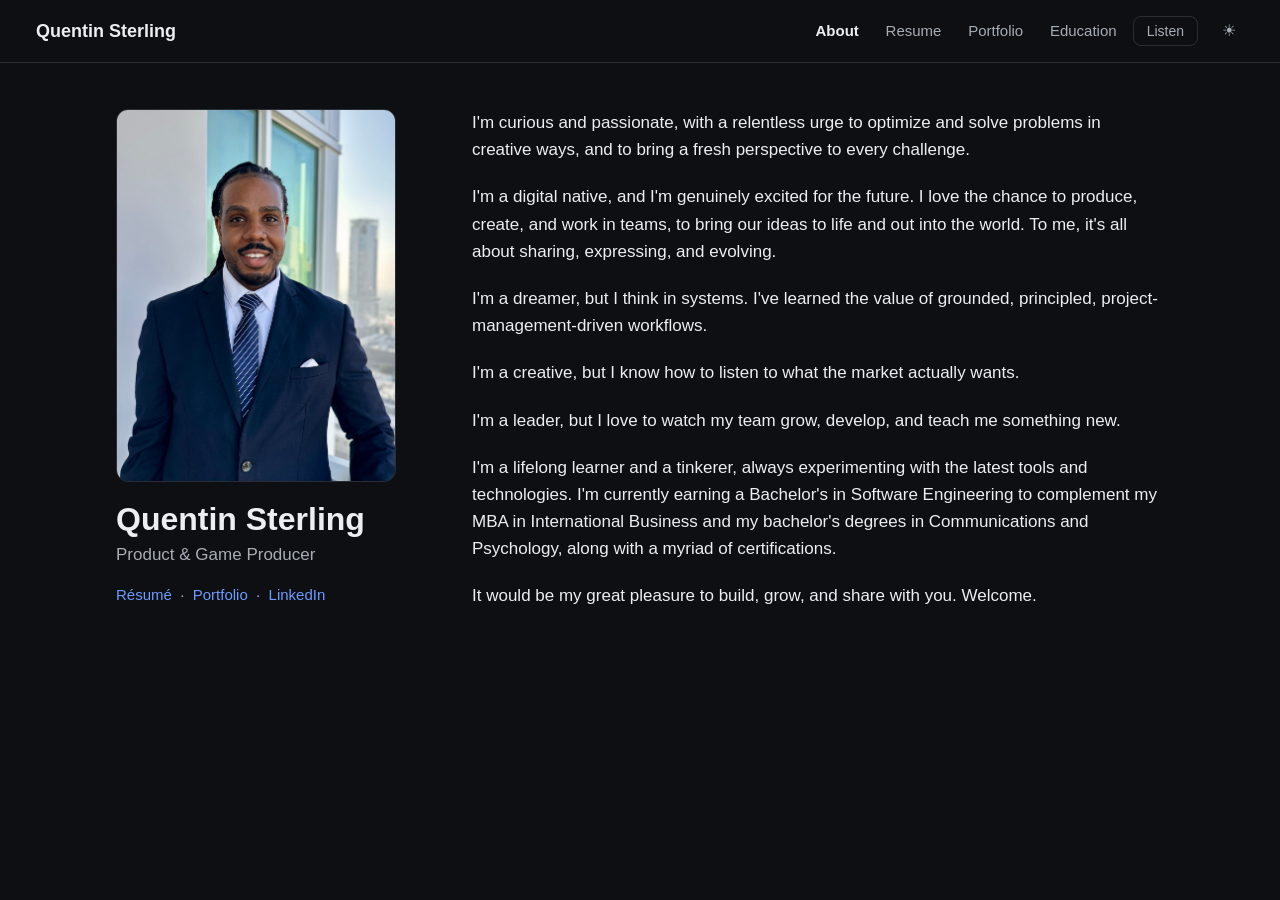
==== commit 919af39d: "Add Listen read-aloud feature (Kokoro am_michael voice) to all pages Hand-written narration script p" ====
--- a/index.html
+++ b/index.html
@@ -30,6 +30,7 @@
         <a href="portfolio.html">Portfolio</a>
         <a href="education.html">Education</a>
       </nav>
+      <button class="listen" id="playBtn" data-src="audio/about.mp3" type="button">Listen</button>
       <button class="icon-btn" id="themeBtn" type="button" title="Light or dark" aria-label="Toggle light or dark mode">☀</button>
     </div>
   </header>
@@ -39,7 +40,7 @@
       <img class="photo" src="img/photo-suit.jpg" alt="Quentin Sterling">
       <h1>Quentin Sterling</h1>
       <p class="role">Product &amp; Game Producer</p>
-      <p class="slinks"><a href="resume.html">Résumé</a> &nbsp;·&nbsp; <a href="portfolio.html">Portfolio</a> &nbsp;·&nbsp; <a href="https://linkedin.com/in/qsterling1">LinkedIn</a></p>
+      <p class="slinks"><a href="resume.html">Résumé</a> &nbsp;·&nbsp; <a href="portfolio.html">Portfolio</a> &nbsp;·&nbsp; <a href="https://www.linkedin.com/in/qsterling1">LinkedIn</a></p>
     </aside>
 
     <div class="about-bio">
--- a/site.css
+++ b/site.css
@@ -43,6 +43,11 @@
   font-size:16px;line-height:1;padding:6px 8px;border-radius:6px;
 }
 .icon-btn:hover{color:var(--ink);background:var(--card);}
+.listen{
+  background:none;border:1px solid var(--hair);cursor:pointer;color:var(--muted);
+  font:inherit;font-size:14px;line-height:1;padding:7px 13px;border-radius:8px;
+}
+.listen:hover{color:var(--ink);border-color:var(--accent);}
 
 .page{max-width:1120px;margin:0 auto;padding:46px 36px 84px;}
 
